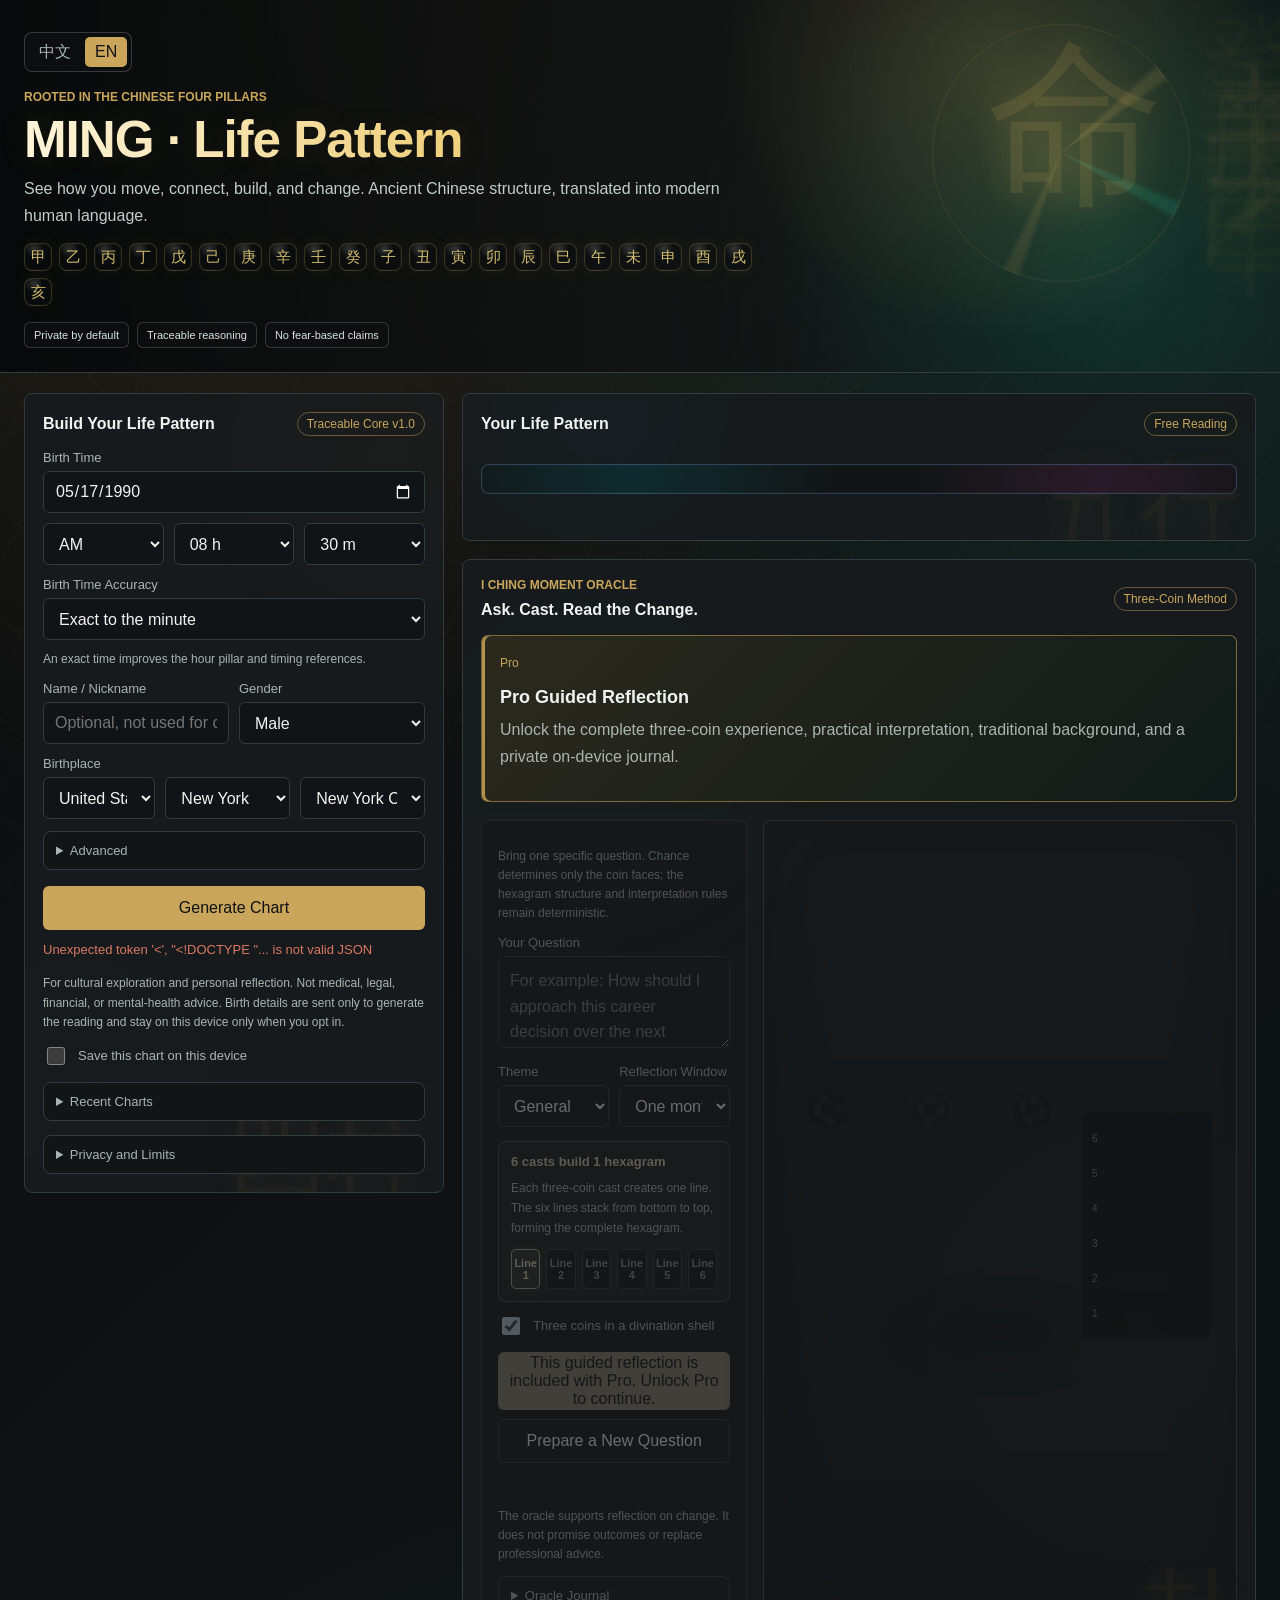
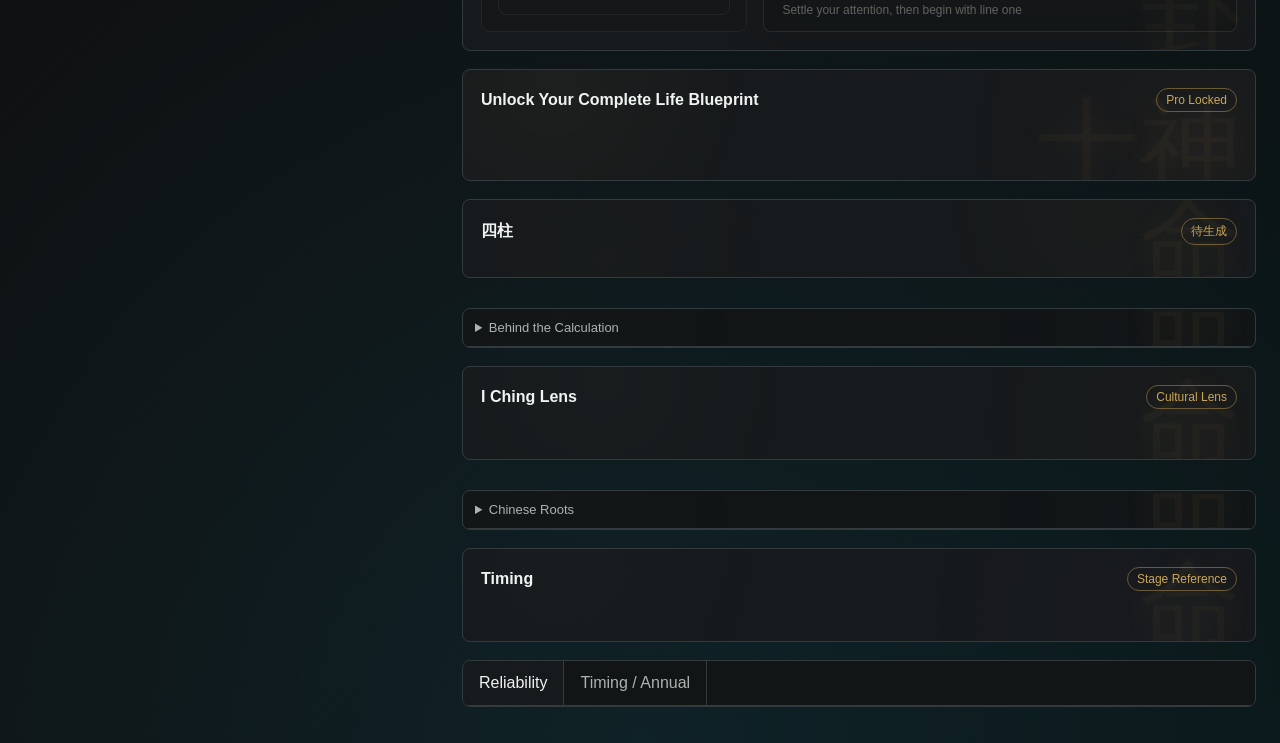
==== web/index.html @ f8deb05b "Establish prototype audit baseline" ====
<!doctype html>
<html lang="zh-CN">
  <head>
    <meta charset="utf-8" />
    <meta name="viewport" content="width=device-width, initial-scale=1" />
    <title>MING · Life Pattern</title>
    <style>
      :root {
        color-scheme: dark;
        --bg: #101112;
        --panel: #171a1c;
        --panel-2: #1f2426;
        --line: #333b3e;
        --text: #eff3f1;
        --muted: #aab4b1;
        --gold: #c9a65b;
        --jade: #77b8a0;
        --blue: #73a8d8;
        --red: #d87863;
        --earth: #c0a076;
      }

      * {
        box-sizing: border-box;
      }

      body {
        position: relative;
        margin: 0;
        min-height: 100vh;
        background:
          radial-gradient(circle at 18% 0%, rgba(201, 166, 91, 0.16), transparent 32%),
          radial-gradient(circle at 86% 12%, rgba(40, 245, 190, 0.10), transparent 28%),
          radial-gradient(circle at 50% 100%, rgba(53, 200, 255, 0.08), transparent 38%),
          linear-gradient(135deg, #080b0c, #101112 42%, #0a1516);
        color: var(--text);
        font-family: "Microsoft YaHei", "PingFang SC", "Segoe UI", sans-serif;
      }

      body::before {
        content: "";
        position: fixed;
        inset: 0;
        z-index: -1;
        pointer-events: none;
        background:
          repeating-linear-gradient(115deg, transparent 0 46px, rgba(255, 255, 255, 0.022) 47px 48px),
          repeating-radial-gradient(circle at 50% 0%, transparent 0 72px, rgba(201, 166, 91, 0.035) 73px 74px);
        opacity: 0.72;
      }

      body::after {
        content: "甲乙丙丁戊己庚辛壬癸";
        position: fixed;
        right: -28px;
        top: 12vh;
        z-index: -1;
        pointer-events: none;
        color: rgba(201, 166, 91, 0.045);
        font-family: "Songti SC", "STSong", "SimSun", serif;
        font-size: clamp(54px, 9vw, 132px);
        line-height: 0.9;
        letter-spacing: -0.18em;
        writing-mode: vertical-rl;
        text-shadow: 0 0 36px rgba(201, 166, 91, 0.08);
      }

      button,
      input,
      select {
        font: inherit;
      }

      .hero {
        position: relative;
        overflow: hidden;
        isolation: isolate;
        min-height: 240px;
        background:
          radial-gradient(circle at 78% 18%, rgba(201, 166, 91, 0.22), transparent 26%),
          radial-gradient(circle at 86% 64%, rgba(40, 245, 190, 0.12), transparent 30%),
          linear-gradient(90deg, rgba(7, 10, 10, 0.98), rgba(16, 17, 18, 0.74), rgba(16, 17, 18, 0.36)),
          url("/assets/yijing-system-header.png") center / cover no-repeat;
        display: flex;
        align-items: end;
        border-bottom: 1px solid var(--line);
      }

      .hero::before {
        content: "";
        position: absolute;
        right: clamp(12px, 7vw, 118px);
        top: 24px;
        width: clamp(148px, 20vw, 270px);
        aspect-ratio: 1;
        border: 1px solid rgba(201, 166, 91, 0.18);
        border-radius: 50%;
        background:
          radial-gradient(circle, rgba(255, 209, 102, 0.10), transparent 48%),
          conic-gradient(from 18deg, transparent 0 10%, rgba(201, 166, 91, 0.22) 11% 12%, transparent 13% 28%, rgba(40, 245, 190, 0.16) 29% 30%, transparent 31% 52%, rgba(201, 166, 91, 0.18) 53% 54%, transparent 55%);
        opacity: 0.74;
        filter: blur(0.1px);
        transform: rotate(-8deg);
        z-index: -1;
      }

      .hero::after {
        content: "命";
        position: absolute;
        right: clamp(28px, 9vw, 148px);
        top: 36px;
        z-index: -1;
        color: rgba(255, 209, 102, 0.10);
        font-family: "Songti SC", "STSong", "SimSun", serif;
        font-size: clamp(88px, 14vw, 196px);
        line-height: 1;
        text-shadow: 0 0 38px rgba(255, 209, 102, 0.18);
      }

      .hero-inner {
        position: relative;
        z-index: 1;
        width: min(1440px, 100%);
        margin: 0 auto;
        padding: 32px 24px 24px;
      }

      .hero-ritual-band {
        display: flex;
        flex-wrap: wrap;
        gap: 7px;
        margin: 14px 0 0;
        max-width: 760px;
      }

      .hero-ritual-band span {
        display: inline-grid;
        min-width: 28px;
        height: 28px;
        place-items: center;
        border: 1px solid rgba(201, 166, 91, 0.24);
        border-radius: 8px;
        background:
          radial-gradient(circle at 35% 18%, rgba(255, 255, 255, 0.16), transparent 34%),
          rgba(9, 15, 15, 0.46);
        color: rgba(243, 215, 126, 0.86);
        font-family: "Songti SC", "STSong", "SimSun", serif;
        font-size: 15px;
        box-shadow:
          inset 0 0 0 1px rgba(255, 255, 255, 0.025),
          0 0 18px rgba(201, 166, 91, 0.055);
      }

      .brand-eyebrow {
        display: block;
        margin-bottom: 9px;
        color: var(--gold);
        font-size: 12px;
        font-weight: 700;
        text-transform: uppercase;
      }

      .hero-signals {
        display: flex;
        flex-wrap: wrap;
        gap: 8px;
        margin-top: 16px;
      }

      .hero-signal {
        padding: 6px 9px;
        border: 1px solid rgba(255, 255, 255, 0.16);
        border-radius: 6px;
        background: rgba(16, 17, 18, 0.56);
        color: #d9e2df;
        font-size: 11px;
      }

      .language-switch {
        display: inline-flex;
        gap: 4px;
        margin-bottom: 18px;
        padding: 4px;
        border: 1px solid rgba(255, 255, 255, 0.18);
        border-radius: 8px;
        background: rgba(16, 17, 18, 0.62);
      }

      .language-switch button {
        min-height: 30px;
        padding: 0 10px;
        border-radius: 5px;
        background: transparent;
        color: var(--muted);
        border: 0;
      }

      .language-switch button.active {
        color: #101112;
        background: var(--gold);
      }

      h1 {
        margin: 0 0 8px;
        font-size: clamp(28px, 4vw, 54px);
        line-height: 1.05;
        letter-spacing: -0.02em;
        background: linear-gradient(92deg, #fff7df, #f0cf76 38%, #bcecf3 74%, #ffffff);
        -webkit-background-clip: text;
        background-clip: text;
        color: transparent;
        text-shadow: 0 0 34px rgba(201, 166, 91, 0.12);
      }

      .subtitle {
        max-width: 720px;
        color: #c2cecb;
        line-height: 1.7;
        margin: 0;
      }

      main {
        width: min(1440px, 100%);
        margin: 0 auto;
        padding: 20px 24px 36px;
        display: grid;
        grid-template-columns: minmax(320px, 420px) 1fr;
        gap: 18px;
      }

      section {
        background: var(--panel);
        border: 1px solid var(--line);
        border-radius: 8px;
      }

      .input-panel,
      .results > .summary,
      .results > .data-panel,
      .technical-details {
        position: relative;
        overflow: hidden;
        isolation: isolate;
      }

      .input-panel::before,
      .results > .summary::before,
      .results > .data-panel::before,
      .technical-details::before {
        content: "";
        position: absolute;
        inset: 0;
        z-index: -1;
        pointer-events: none;
        background:
          var(--section-glow, radial-gradient(circle at 18% 12%, rgba(201, 166, 91, 0.10), transparent 34%)),
          linear-gradient(135deg, rgba(255, 255, 255, 0.028), transparent 38%),
          url("/assets/yijing-system-header.png") var(--section-image-position, center) / cover no-repeat;
        opacity: var(--section-visual-opacity, 0.18);
        filter: saturate(1.12) contrast(1.06);
      }

      .input-panel::after,
      .results > .summary::after,
      .results > .data-panel::after,
      .technical-details::after {
        content: var(--section-sigil, "命");
        position: absolute;
        right: 14px;
        bottom: -18px;
        z-index: -1;
        pointer-events: none;
        color: rgba(201, 166, 91, 0.045);
        font-family: "Songti SC", "STSong", "SimSun", serif;
        font-size: clamp(58px, 8vw, 124px);
        line-height: 1;
        text-shadow: 0 0 30px rgba(201, 166, 91, 0.08);
      }

      .input-panel {
        --section-sigil: "四柱";
        --section-glow:
          radial-gradient(circle at 88% 8%, rgba(201, 166, 91, 0.20), transparent 28%),
          radial-gradient(circle at 12% 88%, rgba(119, 184, 160, 0.10), transparent 32%);
        --section-image-position: 28% center;
        --section-visual-opacity: 0.12;
      }

      .theme-overview {
        --section-sigil: "五行";
        --section-glow:
          radial-gradient(circle at 18% 16%, rgba(53, 200, 255, 0.16), transparent 30%),
          radial-gradient(circle at 88% 72%, rgba(40, 245, 190, 0.10), transparent 34%);
        --section-image-position: center top;
        --section-visual-opacity: 0.14;
      }

      .theme-pro {
        --section-sigil: "十神";
        --section-glow:
          radial-gradient(circle at 12% 18%, rgba(201, 166, 91, 0.20), transparent 28%),
          radial-gradient(circle at 92% 64%, rgba(216, 120, 99, 0.14), transparent 34%);
        --section-image-position: right center;
        --section-visual-opacity: 0.17;
      }

      .theme-oracle {
        --section-sigil: "卦";
        --section-glow:
          radial-gradient(circle at 18% 18%, rgba(40, 245, 190, 0.15), transparent 30%),
          radial-gradient(circle at 86% 72%, rgba(201, 166, 91, 0.16), transparent 34%);
        --section-image-position: center;
        --section-visual-opacity: 0.08;
      }

      .oracle-shell {
        display: grid;
        grid-template-columns: minmax(250px, 0.72fr) minmax(400px, 1.28fr);
        gap: 16px;
        padding: 18px;
      }

      .oracle-pro-gate {
        display: none;
        margin: 16px 18px 0;
        padding: 17px 18px;
        border: 1px solid rgba(201, 166, 91, 0.52);
        border-radius: 7px;
        background:
          linear-gradient(135deg, rgba(201, 166, 91, 0.16), rgba(40, 245, 190, 0.045)),
          rgba(14, 17, 18, 0.94);
        box-shadow: inset 3px 0 0 rgba(215, 178, 91, 0.78);
      }

      .oracle-pro-gate h3 {
        margin: 7px 0 8px;
        font-size: 18px;
      }

      .oracle-pro-gate p {
        margin: 0 0 13px;
        color: var(--muted);
        line-height: 1.7;
      }

      .theme-oracle.oracle-locked .oracle-pro-gate {
        display: block;
      }

      .theme-oracle.oracle-locked .oracle-shell {
        opacity: 0.38;
        filter: saturate(0.4) grayscale(0.2);
      }

      .theme-oracle.oracle-locked .oracle-form,
      .theme-oracle.oracle-locked .oracle-stage {
        pointer-events: none;
        user-select: none;
      }

      .theme-oracle.oracle-locked .oracle-result {
        display: none;
      }

      .oracle-form,
      .oracle-result-card {
        border: 1px solid var(--line);
        border-radius: 8px;
        background: rgba(17, 20, 21, 0.9);
        padding: 16px;
      }

      .oracle-form textarea {
        width: 100%;
        min-height: 92px;
        resize: vertical;
        border: 1px solid var(--line);
        border-radius: 6px;
        background: #111416;
        color: var(--text);
        padding: 11px;
        font: inherit;
        line-height: 1.6;
      }

      .oracle-stage {
        position: relative;
        min-height: 500px;
        overflow: hidden;
        border: 1px solid rgba(201, 166, 91, 0.34);
        border-radius: 8px;
        background:
          linear-gradient(rgba(7, 9, 10, 0.06), rgba(7, 9, 10, 0.28)),
          url("/assets/oracle-turtle-vessel-stage-v1.png") center top / cover no-repeat;
        box-shadow:
          inset 0 0 70px rgba(0, 0, 0, 0.38),
          0 18px 38px rgba(0, 0, 0, 0.28);
      }

      .oracle-stage::before {
        content: "";
        position: absolute;
        z-index: 5;
        left: 50%;
        top: 11%;
        width: 42%;
        aspect-ratio: 1.35;
        border-radius: 45% 45% 35% 35%;
        pointer-events: none;
        transform: translateX(-50%);
        transform-origin: 50% 82%;
      }

      .oracle-stage.casting::before {
        animation: vessel-shake 920ms cubic-bezier(.36,.07,.19,.97);
        background: radial-gradient(ellipse at center, rgba(225, 177, 85, 0.12), transparent 70%);
        box-shadow: 0 18px 35px rgba(0, 0, 0, 0.32);
      }

      .oracle-vessel-foreground {
        position: absolute;
        z-index: 4;
        inset: 0;
        pointer-events: none;
        background: url("/assets/oracle-turtle-vessel-stage-v1.png") center top / cover no-repeat;
        clip-path: polygon(
          27% 0%, 73% 0%,
          78% 8%, 79% 22%,
          74% 34%, 67% 41%,
          33% 41%, 26% 34%,
          21% 22%, 22% 8%
        );
        filter: drop-shadow(0 13px 12px rgba(0, 0, 0, 0.4));
      }

      .oracle-stage.casting .oracle-vessel-foreground {
        animation: vessel-breathe 920ms ease-out;
      }

      .oracle-stage::after {
        content: "";
        position: absolute;
        z-index: 1;
        left: 50%;
        top: 54%;
        width: 64%;
        height: 18%;
        border-radius: 50%;
        pointer-events: none;
        background: radial-gradient(ellipse, rgba(0, 0, 0, 0.48), transparent 68%);
        opacity: 0.58;
        transform: translateX(-50%);
      }

      @keyframes vessel-shake {
        0%, 100% { transform: translateX(-50%) rotate(0); }
        10% { transform: translateX(calc(-50% - 7px)) rotate(-5deg); }
        20% { transform: translateX(calc(-50% + 8px)) rotate(6deg); }
        31% { transform: translateX(calc(-50% - 7px)) rotate(-5deg); }
        43% { transform: translateX(calc(-50% + 7px)) rotate(5deg); }
        56% { transform: translateX(calc(-50% - 5px)) rotate(-3deg); }
        69% { transform: translateX(calc(-50% + 4px)) rotate(3deg); }
        82% { transform: translateX(calc(-50% - 2px)) rotate(-1deg); }
      }

      @keyframes vessel-breathe {
        0%, 100% { filter: drop-shadow(0 13px 12px rgba(0, 0, 0, 0.4)) brightness(1); }
        45% { filter: drop-shadow(0 18px 18px rgba(0, 0, 0, 0.55)) brightness(1.12); }
        75% { filter: drop-shadow(0 13px 12px rgba(0, 0, 0, 0.45)) brightness(1.04); }
      }

      .oracle-stage-inner {
        position: absolute;
        z-index: 2;
        inset: 0;
        display: grid;
        grid-template-columns: minmax(0, 1fr) 130px;
        align-items: center;
        gap: 10px;
        padding: 24px;
      }

      .coin-field {
        position: relative;
        z-index: 3;
        min-height: 250px;
        display: flex;
        align-items: center;
        justify-content: center;
        gap: 22px;
        perspective: 1100px;
        transform-style: preserve-3d;
      }

      .oracle-stage.casting .coin-field {
        animation: coin-chamber-rattle 760ms cubic-bezier(.36,.07,.19,.97);
      }

      @keyframes coin-chamber-rattle {
        0%, 100% { transform: translate(0, 0); }
        13% { transform: translate(-5px, -2px) rotate(-1deg); }
        26% { transform: translate(6px, 1px) rotate(1.2deg); }
        40% { transform: translate(-6px, 2px) rotate(-1.1deg); }
        54% { transform: translate(5px, -1px) rotate(.9deg); }
        69% { transform: translate(-3px, 1px) rotate(-.6deg); }
        84% { transform: translate(2px, 0) rotate(.3deg); }
      }

      .oracle-stage:not(.has-cast) .oracle-coin {
        opacity: 0.44;
        transform: translate3d(0, -116px, 0) scale(0.54) rotateZ(var(--coin-tilt));
        filter: brightness(0.42);
      }

      .oracle-coin {
        --coin-shift: 0px;
        --coin-tilt: 0deg;
        --coin-delay: 0ms;
        width: 86px;
        aspect-ratio: 1;
        position: relative;
        isolation: isolate;
        border: 0;
        border-radius: 50%;
        clip-path: polygon(
          50% 0%, 61% 1%, 72% 4%, 83% 10%, 91% 19%, 97% 31%,
          99% 43%, 98% 55%, 94% 68%, 87% 80%, 77% 89%, 65% 96%,
          52% 99%, 39% 98%, 27% 94%, 16% 87%, 8% 77%, 3% 64%,
          1% 51%, 2% 38%, 6% 25%, 14% 14%, 25% 7%, 37% 2%
        );
        background:
          radial-gradient(circle at 28% 22%, rgba(234, 205, 127, 0.28) 0 2%, transparent 12%),
          radial-gradient(circle at 66% 72%, rgba(11, 70, 59, 0.38), transparent 25%),
          radial-gradient(circle at 22% 75%, rgba(6, 39, 34, 0.42), transparent 18%),
          radial-gradient(circle at 88% 39%, rgba(7, 5, 4, 0.7) 0 2%, transparent 5%),
          radial-gradient(circle at 12% 35%, rgba(8, 6, 4, 0.74) 0 1.5%, transparent 5%),
          repeating-radial-gradient(circle at 47% 45%, transparent 0 6px, rgba(13, 9, 6, 0.14) 7px, transparent 9px 15px),
          conic-gradient(from 18deg, #160e08, #5c3b1a 8%, #2a1e13 17%, #80612f 26%, #302319 36%, #694d22 48%, #1b130d 59%, #513719 72%, #2a1e14 85%, #74562a 94%, #160e08),
          #3c2919;
        color: #17110c;
        filter: saturate(0.7) contrast(1.12);
        box-shadow:
          inset 0 0 0 2px rgba(139, 104, 50, 0.72),
          inset 0 0 0 6px rgba(19, 14, 10, 0.82),
          inset 0 0 0 9px rgba(116, 82, 35, 0.2),
          inset 0 0 22px rgba(9, 8, 6, 0.8),
          inset 0 -11px 15px rgba(12, 8, 5, 0.8),
          inset 8px 5px 9px rgba(136, 102, 49, 0.14),
          0 4px 0 #21150e,
          0 7px 2px rgba(22, 13, 7, 0.88),
          0 17px 25px rgba(0, 0, 0, 0.62);
        transform: translate3d(0, 94px, 0) rotateZ(var(--coin-tilt));
        transform-style: preserve-3d;
        transition: opacity 180ms ease, filter 180ms ease;
      }

      .oracle-coin::before {
        content: "";
        position: absolute;
        inset: 8px;
        z-index: 0;
        border: 1px solid rgba(168, 132, 67, 0.28);
        border-radius: 50%;
        background:
          repeating-conic-gradient(from 4deg, rgba(174, 139, 73, 0.08) 0 1deg, transparent 1deg 11deg),
          radial-gradient(circle at 22% 30%, rgba(6, 94, 74, 0.46), transparent 16%),
          radial-gradient(circle at 78% 67%, rgba(4, 61, 51, 0.42), transparent 19%),
          radial-gradient(circle at 58% 18%, rgba(13, 9, 6, 0.52), transparent 12%),
          repeating-linear-gradient(23deg, transparent 0 9px, rgba(215, 178, 91, 0.08) 10px, transparent 11px 18px);
        box-shadow:
          inset 0 0 0 2px rgba(16, 12, 9, 0.72),
          inset 0 0 14px rgba(3, 8, 7, 0.72);
      }

      .oracle-coin::after {
        position: absolute;
        content: "";
        inset: 50% auto auto 50%;
        width: 22px;
        aspect-ratio: 1;
        z-index: 3;
        border: 3px solid #382411;
        background:
          linear-gradient(135deg, #071012, #182125 54%, #080b0c);
        box-shadow:
          inset 3px 3px 5px #000,
          inset -1px -1px 2px rgba(139, 112, 62, 0.22),
          0 0 0 2px rgba(92, 69, 34, 0.48);
        transform: translate(-50%, -50%);
      }

      .coin-word {
        position: absolute;
        z-index: 2;
        color: #9b773b;
        font-family: "SimSun", "STSong", serif;
        font-size: 16px;
        font-weight: 900;
        line-height: 1;
        text-shadow:
          1px 1px 0 rgba(213, 174, 86, 0.2),
          -1px -1px 1px rgba(0, 0, 0, 0.96),
          0 0 4px rgba(173, 126, 48, 0.16);
      }

      .coin-word.top { top: 13px; left: 50%; transform: translateX(-50%); }
      .coin-word.right { right: 13px; top: 50%; transform: translateY(-50%); }
      .coin-word.bottom { bottom: 12px; left: 50%; transform: translateX(-50%); }
      .coin-word.left { left: 13px; top: 50%; transform: translateY(-50%); }

      .oracle-coin[data-face="head"] .coin-word.top::before { content: "乾"; }
      .oracle-coin[data-face="head"] .coin-word.right::before { content: "元"; }
      .oracle-coin[data-face="head"] .coin-word.bottom::before { content: "通"; }
      .oracle-coin[data-face="head"] .coin-word.left::before { content: "寶"; }
      .oracle-coin[data-face="tail"] .coin-word.top::before { content: "易"; }
      .oracle-coin[data-face="tail"] .coin-word.right::before { content: "理"; }
      .oracle-coin[data-face="tail"] .coin-word.bottom::before { content: "占"; }
      .oracle-coin[data-face="tail"] .coin-word.left::before { content: "筮"; }

      .coin-patina {
        position: absolute;
        inset: 5px;
        z-index: 1;
        border-radius: 50%;
        pointer-events: none;
        background:
          radial-gradient(ellipse at 18% 65%, rgba(20, 132, 104, 0.92), transparent 12%),
          radial-gradient(ellipse at 71% 20%, rgba(38, 155, 117, 0.7), transparent 14%),
          radial-gradient(ellipse at 74% 76%, rgba(9, 92, 72, 0.86), transparent 18%),
          radial-gradient(circle at 36% 18%, rgba(5, 45, 38, 0.68), transparent 11%),
          radial-gradient(circle at 43% 43%, transparent 29%, rgba(8, 6, 4, 0.58) 48%, transparent 68%),
          repeating-linear-gradient(112deg, transparent 0 6px, rgba(8, 6, 4, 0.54) 7px, transparent 9px 15px);
        box-shadow:
          inset 3px 2px 9px rgba(20, 69, 56, 0.42),
          inset -5px -4px 8px rgba(37, 20, 6, 0.34);
        mix-blend-mode: hard-light;
        opacity: 0.98;
      }

      .oracle-coin:nth-child(1) {
        filter: saturate(0.66) contrast(1.13) brightness(0.94);
      }

      .oracle-coin:nth-child(2) .coin-patina {
        transform: rotate(83deg) scale(0.96);
        opacity: 0.76;
      }

      .oracle-coin:nth-child(2) {
        clip-path: polygon(
          50% 0%, 64% 2%, 77% 7%, 88% 15%, 95% 27%, 99% 41%,
          98% 56%, 93% 70%, 84% 82%, 71% 92%, 57% 98%, 42% 98%,
          28% 94%, 15% 85%, 7% 73%, 2% 59%, 1% 44%, 5% 30%,
          12% 18%, 23% 9%, 36% 3%
        );
      }

      .oracle-coin:nth-child(3) .coin-patina {
        transform: rotate(147deg) scale(1.03);
        opacity: 0.94;
      }

      .oracle-coin:nth-child(3) {
        filter: saturate(0.76) contrast(1.08) brightness(0.98);
      }

      .oracle-coin[data-face="tail"] {
        filter: saturate(0.62) brightness(0.84) contrast(1.08);
        box-shadow:
          inset 0 0 0 2px rgba(185, 151, 79, 0.58),
          inset 0 0 0 7px rgba(44, 34, 19, 0.64),
          inset 0 0 18px rgba(204, 213, 170, 0.15),
          inset 0 -9px 13px rgba(28, 28, 19, 0.54),
          0 4px 0 #392d1c,
          0 7px 2px rgba(17, 18, 12, 0.82),
          0 17px 25px rgba(0, 0, 0, 0.62);
      }

      .oracle-coin.tossing {
        animation: coin-toss 1180ms cubic-bezier(.16,.72,.18,1) var(--coin-delay) both;
      }

      @keyframes coin-toss {
        0% {
          opacity: 0.42;
          transform: translate3d(0, -116px, -18px) scale(0.54) rotateZ(var(--coin-tilt)) rotateX(0) rotateY(0);
          filter: brightness(0.42);
        }
        20% {
          opacity: 0.62;
          transform: translate3d(calc(var(--coin-shift) * .08), -91px, 16px) scale(0.66) rotateZ(calc(var(--coin-tilt) + 5deg)) rotateX(260deg) rotateY(130deg);
          filter: brightness(0.72);
        }
        34% {
          opacity: 1;
          transform: translate3d(calc(var(--coin-shift) * .24), -48px, 52px) scale(0.84) rotateZ(calc(var(--coin-tilt) + 9deg)) rotateX(510deg) rotateY(300deg);
          filter: brightness(0.98) saturate(0.72);
        }
        56% {
          transform: translate3d(var(--coin-shift), 55px, 72px) scale(1) rotateZ(calc(var(--coin-tilt) - 15deg)) rotateX(980deg) rotateY(650deg);
          filter: brightness(1.08) saturate(0.74);
        }
        73% {
          transform: translate3d(calc(var(--coin-shift) * .72), 101px, 8px) rotateZ(calc(var(--coin-tilt) + 8deg)) rotateX(1310deg) rotateY(940deg);
        }
        84% {
          transform: translate3d(calc(var(--coin-shift) * .45), 76px, 18px) rotateZ(calc(var(--coin-tilt) - 5deg)) rotateX(1410deg) rotateY(1010deg);
        }
        93% {
          transform: translate3d(calc(var(--coin-shift) * .18), 96px, 3px) rotateZ(calc(var(--coin-tilt) + 2deg)) rotateX(1460deg) rotateY(1050deg);
        }
        100% {
          opacity: 1;
          transform: translate3d(0, 94px, 0) rotateZ(var(--coin-tilt)) rotateX(1500deg) rotateY(1080deg);
          filter: brightness(0.9) saturate(0.7) contrast(1.1);
        }
      }

      .oracle-lines {
        display: grid;
        gap: 11px;
        padding: 14px 10px;
        border-radius: 8px;
        background: rgba(8, 10, 11, 0.62);
        backdrop-filter: blur(4px);
      }

      .oracle-line-slot {
        display: grid;
        grid-template-columns: 18px 1fr 20px;
        gap: 7px;
        align-items: center;
        min-height: 24px;
        color: rgba(255,255,255,0.45);
        font-size: 10px;
      }

      .yao-line {
        display: flex;
        gap: 9px;
        height: 8px;
      }

      .yao-line span {
        flex: 1;
        border-radius: 2px;
        background: #d1ad5c;
        box-shadow: 0 0 9px rgba(209, 173, 92, 0.38);
      }

      .yao-line.yang span:last-child {
        display: none;
      }

      .yao-line.moving span {
        background: #46e8c2;
        box-shadow: 0 0 12px rgba(70, 232, 194, 0.68);
      }

      .oracle-stage-status {
        position: absolute;
        left: 18px;
        right: 18px;
        bottom: 14px;
        display: flex;
        justify-content: space-between;
        gap: 12px;
        color: #e8d9b4;
        font-size: 12px;
      }

      .oracle-controls {
        display: grid;
        gap: 9px;
        margin-top: 14px;
      }

      .oracle-cast-guide {
        display: grid;
        gap: 10px;
        margin: 14px 0 4px;
        padding: 12px;
        border: 1px solid rgba(201, 166, 91, 0.28);
        border-radius: 7px;
        background: rgba(201, 166, 91, 0.055);
      }

      .oracle-cast-guide strong {
        color: #e5c46f;
        font-size: 13px;
      }

      .oracle-cast-guide p {
        margin: 0;
        color: var(--muted);
        font-size: 12px;
        line-height: 1.65;
      }

      .oracle-cast-steps {
        display: grid;
        grid-template-columns: repeat(6, minmax(0, 1fr));
        gap: 6px;
      }

      .oracle-cast-step {
        min-width: 0;
        padding: 7px 2px;
        border: 1px solid var(--line);
        border-radius: 5px;
        color: #7f898b;
        background: rgba(8, 10, 11, 0.52);
        text-align: center;
        font-size: 11px;
        font-weight: 700;
        transition: border-color 180ms ease, color 180ms ease, background 180ms ease, box-shadow 180ms ease;
      }

      .oracle-cast-step.current {
        border-color: rgba(229, 196, 111, 0.78);
        color: #f1d47f;
        background: rgba(201, 166, 91, 0.12);
        box-shadow: 0 0 14px rgba(201, 166, 91, 0.15);
      }

      .oracle-cast-step.complete {
        border-color: rgba(70, 232, 194, 0.5);
        color: #79e4c9;
        background: rgba(70, 232, 194, 0.08);
      }

      .oracle-secondary {
        color: var(--text);
        background: transparent;
        border-color: var(--line);
      }

      .oracle-result {
        padding: 0 18px 18px;
      }

      .oracle-result-card {
        display: grid;
        gap: 15px;
      }

      .oracle-hexagrams {
        display: grid;
        grid-template-columns: 1fr auto 1fr;
        gap: 14px;
        align-items: center;
      }

      .oracle-hexagram {
        min-width: 0;
        padding: 16px;
        border: 1px solid var(--line);
        border-radius: 8px;
        background: rgba(31, 36, 38, 0.84);
      }

      .oracle-glyph {
        float: right;
        margin-left: 10px;
        color: var(--gold);
        font-size: 52px;
        line-height: 1;
      }

      .oracle-arrow {
        color: var(--jade);
        font-size: 24px;
      }

      .oracle-reading-grid {
        display: grid;
        grid-template-columns: repeat(2, minmax(0, 1fr));
        gap: 10px;
      }

      .oracle-answer-hero {
        padding: 16px;
        border: 1px solid rgba(70, 232, 194, 0.34);
        border-radius: 7px;
        background:
          linear-gradient(135deg, rgba(70, 232, 194, 0.1), rgba(53, 200, 255, 0.035)),
          rgba(255, 255, 255, 0.02);
      }

      .oracle-answer-hero span {
        color: #6fe6ca;
        font-size: 11px;
        font-weight: 800;
        text-transform: uppercase;
      }

      .oracle-answer-hero h3 {
        margin: 7px 0 9px;
        font-size: 20px;
        line-height: 1.45;
      }

      .oracle-answer-hero p {
        margin: 0;
        color: var(--muted);
        font-size: 14px;
        line-height: 1.75;
      }

      .oracle-traditional-details {
        padding: 0;
        border: 1px solid var(--line);
        border-radius: 7px;
        background: rgba(255, 255, 255, 0.018);
      }

      .oracle-traditional-details > summary {
        padding: 13px 14px;
        color: #d8c48f;
        cursor: pointer;
        font-size: 13px;
        font-weight: 700;
      }

      .oracle-traditional-details[open] > summary {
        border-bottom: 1px solid var(--line);
      }

      .oracle-traditional-content {
        display: grid;
        gap: 12px;
        padding: 13px;
      }

      .oracle-reading-item {
        padding: 13px;
        border-left: 2px solid var(--item-color, var(--gold));
        background: rgba(255,255,255,0.025);
      }

      .oracle-reading-item strong {
        display: block;
        margin-bottom: 6px;
        color: var(--item-color, var(--gold));
        font-size: 12px;
      }

      .oracle-reading-item p {
        margin: 0;
        color: var(--muted);
        font-size: 13px;
        line-height: 1.7;
      }

      .oracle-journal-list {
        display: grid;
        gap: 8px;
        padding: 0 12px 12px;
      }

      .oracle-journal-item {
        display: grid;
        grid-template-columns: minmax(0, 1fr) auto;
        gap: 10px;
        align-items: center;
        padding: 10px;
        border: 1px solid var(--line);
        border-radius: 6px;
        background: rgba(25, 29, 30, 0.88);
      }

      .theme-pillars {
        --section-glow:
          radial-gradient(circle at 80% 18%, rgba(201, 166, 91, 0.18), transparent 26%),
          radial-gradient(circle at 18% 78%, rgba(192, 160, 118, 0.10), transparent 32%);
        --section-image-position: 35% center;
        --section-visual-opacity: 0.13;
      }

      .theme-technical {
        --section-glow:
          radial-gradient(circle at 12% 22%, rgba(119, 184, 160, 0.13), transparent 32%),
          radial-gradient(circle at 88% 70%, rgba(115, 168, 216, 0.10), transparent 36%);
        --section-image-position: left center;
        --section-visual-opacity: 0.10;
      }

      .theme-classic {
        --section-glow:
          radial-gradient(circle at 18% 18%, rgba(119, 184, 160, 0.16), transparent 32%),
          radial-gradient(circle at 88% 62%, rgba(201, 166, 91, 0.10), transparent 34%);
        --section-image-position: center center;
        --section-visual-opacity: 0.13;
      }

      .theme-timing {
        --section-glow:
          radial-gradient(circle at 14% 22%, rgba(115, 168, 216, 0.16), transparent 30%),
          radial-gradient(circle at 82% 72%, rgba(157, 111, 255, 0.12), transparent 35%);
        --section-image-position: 70% center;
        --section-visual-opacity: 0.12;
      }

      .theme-evidence {
        --section-glow:
          radial-gradient(circle at 16% 18%, rgba(170, 180, 177, 0.12), transparent 30%),
          radial-gradient(circle at 92% 72%, rgba(201, 166, 91, 0.08), transparent 34%);
        --section-image-position: right bottom;
        --section-visual-opacity: 0.09;
      }

      .input-panel {
        padding: 18px;
        align-self: start;
        position: sticky;
        top: 12px;
      }

      .panel-title {
        display: flex;
        align-items: center;
        justify-content: space-between;
        gap: 12px;
        margin-bottom: 14px;
      }

      h2 {
        margin: 0;
        font-size: 16px;
        letter-spacing: 0;
      }

      .schema-pill {
        color: var(--gold);
        border: 1px solid rgba(201, 166, 91, 0.45);
        border-radius: 999px;
        padding: 4px 9px;
        font-size: 12px;
      }

      label {
        display: block;
        margin: 12px 0 6px;
        color: var(--muted);
        font-size: 13px;
      }

      input,
      select {
        width: 100%;
        border: 1px solid var(--line);
        border-radius: 6px;
        background: #111416;
        color: var(--text);
        padding: 10px 11px;
        min-height: 42px;
      }

      .grid-2 {
        display: grid;
        grid-template-columns: 1fr 1fr;
        gap: 10px;
      }

      .time-grid {
        display: grid;
        grid-template-columns: repeat(3, minmax(0, 1fr));
        gap: 10px;
      }

      #birth_date {
        grid-column: 1 / -1;
      }

      .location-grid {
        display: grid;
        grid-template-columns: 0.9fr 1fr 1fr;
        gap: 10px;
      }

      .check-row {
        display: flex;
        align-items: center;
        gap: 10px;
        margin-top: 12px;
        color: var(--muted);
        font-size: 13px;
      }

      .check-row input {
        width: 18px;
        min-height: 18px;
      }

      details {
        margin-top: 12px;
        border: 1px solid var(--line);
        border-radius: 8px;
        background: #121516;
      }

      summary {
        cursor: pointer;
        color: var(--muted);
        padding: 11px 12px;
        font-size: 13px;
      }

      .advanced-body {
        padding: 0 12px 12px;
      }

      .actions {
        display: grid;
        grid-template-columns: 1fr;
        gap: 10px;
        margin-top: 16px;
      }

      .history-details {
        margin-top: 14px;
      }

      .history-intro {
        margin: 0;
        padding: 0 12px 10px;
        color: var(--muted);
        font-size: 12px;
        line-height: 1.6;
      }

      .trust-note {
        margin-top: 14px;
      }

      .trust-note ul {
        display: grid;
        gap: 8px;
        margin: 0;
        padding: 0 12px 12px;
        list-style: none;
      }

      .trust-note li {
        position: relative;
        padding-left: 17px;
        color: var(--muted);
        font-size: 12px;
        line-height: 1.55;
      }

      .trust-note li::before {
        content: "";
        position: absolute;
        left: 1px;
        top: 0.65em;
        width: 6px;
        height: 6px;
        border-radius: 99px;
        background: #28f5be;
        box-shadow: 0 0 10px rgba(40, 245, 190, 0.55);
      }

      .history-list {
        display: grid;
        gap: 8px;
        padding: 0 10px 10px;
      }

      .history-empty {
        padding: 10px;
        color: var(--muted);
        border: 1px dashed var(--line);
        border-radius: 6px;
        font-size: 12px;
      }

      .history-item {
        display: grid;
        grid-template-columns: minmax(0, 1fr) auto;
        align-items: center;
        gap: 10px;
        padding: 10px;
        border: 1px solid var(--line);
        border-radius: 6px;
        background: rgba(25, 29, 30, 0.88);
      }

      .history-copy {
        min-width: 0;
      }

      .history-copy strong,
      .history-copy span {
        display: block;
        overflow: hidden;
        text-overflow: ellipsis;
        white-space: nowrap;
      }

      .history-copy span {
        margin-top: 3px;
        color: var(--muted);
        font-size: 11px;
      }

      .history-controls {
        display: flex;
        gap: 6px;
      }

      .history-controls button {
        min-width: 34px;
        min-height: 34px;
        padding: 0 9px;
        background: transparent;
        color: var(--text);
        border-color: var(--line);
      }

      button {
        border: 1px solid transparent;
        border-radius: 6px;
        min-height: 44px;
        color: #101112;
        background: var(--gold);
        cursor: pointer;
      }

      button:disabled {
        cursor: progress;
        opacity: 0.72;
      }

      button.secondary {
        background: transparent;
        color: var(--text);
        border-color: var(--line);
      }

      .results {
        display: grid;
        gap: 18px;
      }

      .summary {
        padding: 18px;
      }

      .pillars {
        display: grid;
        grid-template-columns: repeat(4, minmax(120px, 1fr));
        gap: 12px;
      }

      .pillar {
        background: var(--panel-2);
        border: 1px solid var(--line);
        border-radius: 8px;
        padding: 12px;
        min-height: 88px;
      }

      .pillar .name {
        color: var(--muted);
        font-size: 13px;
      }

      .pillar .gz {
        margin-top: 8px;
        font-size: 30px;
        line-height: 1;
      }

      .charts {
        display: grid;
        grid-template-columns: 1fr 1fr;
        gap: 18px;
      }

      .chart-panel {
        padding: 18px;
      }

      .bar {
        display: grid;
        grid-template-columns: 80px 1fr 54px;
        gap: 10px;
        align-items: center;
        margin-top: 12px;
      }

      .track {
        height: 10px;
        background: #111416;
        border-radius: 999px;
        overflow: hidden;
        border: 1px solid var(--line);
      }

      .fill {
        display: block;
        height: 100%;
        width: 0;
        background: var(--jade);
      }

      .data-panel {
        overflow: hidden;
      }

      .tabs {
        display: flex;
        border-bottom: 1px solid var(--line);
        background: #121516;
      }

      .tab {
        border: 0;
        border-right: 1px solid var(--line);
        border-radius: 0;
        color: var(--muted);
        background: transparent;
        padding: 0 16px;
        min-height: 44px;
      }

      .tab.active {
        color: var(--text);
        background: var(--panel);
      }

      pre {
        margin: 0;
        padding: 16px;
        overflow: auto;
        max-height: 520px;
        color: #dfe7e3;
        background: #0d0f10;
        font-size: 12px;
        line-height: 1.55;
      }

      table {
        width: 100%;
        border-collapse: collapse;
        font-size: 13px;
      }

      th,
      td {
        padding: 10px 12px;
        border-bottom: 1px solid var(--line);
        text-align: left;
        vertical-align: top;
      }

      th {
        color: var(--muted);
        font-weight: 500;
        background: #121516;
      }

      .table-wrap {
        max-height: 520px;
        overflow: auto;
      }

      .table-note {
        margin: 0;
        padding: 12px 16px;
        color: var(--muted);
        border-bottom: 1px solid var(--line);
        background: #121516;
        font-size: 13px;
        line-height: 1.65;
      }

      .evidence-summary {
        display: grid;
        grid-template-columns: repeat(2, minmax(220px, 1fr));
        gap: 12px;
        padding: 16px;
      }

      .insight-grid {
        display: grid;
        grid-template-columns: repeat(2, minmax(240px, 1fr));
        gap: 12px;
      }

      .brief-view {
        display: grid;
        grid-template-columns: repeat(3, minmax(0, 1fr));
        gap: 10px;
        margin-bottom: 14px;
      }

      .highlight-view {
        margin-bottom: 14px;
      }

      .highlight-card {
        display: grid;
        grid-template-columns: minmax(0, 1fr) 148px;
        gap: 24px;
        align-items: center;
        position: relative;
        overflow: hidden;
        border: 1px solid rgba(201, 166, 91, 0.42);
        border-radius: 12px;
        background:
          radial-gradient(circle at 12% 18%, rgba(201, 166, 91, 0.15), transparent 32%),
          radial-gradient(circle at 84% 32%, rgba(40, 245, 190, 0.12), transparent 30%),
          linear-gradient(112deg, rgba(18, 31, 31, 0.98), rgba(29, 20, 22, 0.95)),
          #121516;
        padding: 22px;
        box-shadow:
          inset 0 0 0 1px rgba(255, 255, 255, 0.035),
          0 18px 42px rgba(0, 0, 0, 0.28);
      }

      .highlight-card::before {
        content: "";
        position: absolute;
        inset: 0;
        pointer-events: none;
        background:
          linear-gradient(90deg, rgba(201, 166, 91, 0.13), transparent 36%),
          repeating-linear-gradient(135deg, transparent 0 42px, rgba(255, 255, 255, 0.018) 43px 44px);
      }

      .highlight-card::after {
        content: "十神";
        position: absolute;
        right: 142px;
        bottom: -8px;
        pointer-events: none;
        color: rgba(201, 166, 91, 0.055);
        font-family: "Songti SC", "STSong", "SimSun", serif;
        font-size: 88px;
        line-height: 1;
      }

      .highlight-content,
      .highlight-symbol {
        position: relative;
        z-index: 1;
      }

      .highlight-eyebrow {
        display: block;
        margin-bottom: 8px;
        color: #61e8ff;
        font-size: 12px;
        font-weight: 700;
      }

      .highlight-card h3 {
        margin: 0;
        max-width: 780px;
        color: #fff;
        font-size: 30px;
        line-height: 1.25;
      }

      .highlight-card p {
        margin: 10px 0 0;
        max-width: 820px;
        color: #c6d0d3;
        line-height: 1.75;
      }

      .archetype-kicker {
        display: block;
        margin-bottom: 7px;
        color: #bcecf3;
        font-size: 12px;
        font-weight: 700;
        text-transform: uppercase;
      }

      .archetype-name {
        font-size: clamp(25px, 3vw, 38px);
      }

      .archetype-tension {
        margin-top: 13px;
        padding-left: 12px;
        border-left: 2px solid var(--gold);
        color: #e8d7a8;
        font-size: 13px;
        line-height: 1.65;
      }

      .highlight-chips {
        display: flex;
        flex-wrap: wrap;
        gap: 8px;
        margin-top: 16px;
      }

      .highlight-chip {
        border: 1px solid rgba(255, 209, 102, 0.30);
        border-radius: 999px;
        background:
          linear-gradient(135deg, rgba(255, 209, 102, 0.10), rgba(40, 245, 190, 0.045)),
          rgba(4, 10, 12, 0.30);
        padding: 7px 10px;
        color: #f1e4bd;
        font-family: "Songti SC", "STSong", "SimSun", "Microsoft YaHei", serif;
        font-size: 12px;
        letter-spacing: 0.02em;
      }

      .highlight-chip span {
        margin-right: 5px;
        color: var(--muted);
      }

      .highlight-action {
        margin-top: 16px;
        border-left: 3px solid var(--gold);
        background: rgba(255, 209, 102, 0.07);
        padding: 9px 12px;
        color: #f3d77e;
        font-size: 13px;
        line-height: 1.55;
      }

      .share-actions {
        display: flex;
        flex-wrap: wrap;
        align-items: center;
        gap: 10px;
        margin-top: 14px;
      }

      .share-button {
        border: 1px solid rgba(40, 245, 190, 0.34);
        border-radius: 999px;
        background:
          linear-gradient(135deg, rgba(40, 245, 190, 0.16), rgba(53, 200, 255, 0.10)),
          rgba(4, 10, 12, 0.48);
        padding: 8px 12px;
        color: #eafcff;
        font-size: 12px;
        font-weight: 800;
        cursor: pointer;
        box-shadow: inset 0 0 0 1px rgba(255, 255, 255, 0.035);
      }

      .share-button:hover {
        border-color: rgba(40, 245, 190, 0.62);
        transform: translateY(-1px);
      }

      .share-button:disabled {
        cursor: wait;
        opacity: 0.68;
        transform: none;
      }

      .share-feedback {
        min-height: 16px;
        color: #bcecf3;
        font-size: 11px;
      }

      .daily-card-view {
        margin-bottom: 14px;
      }

      .daily-card {
        position: relative;
        overflow: hidden;
        border: 1px solid rgba(255, 209, 102, 0.34);
        border-radius: 12px;
        background:
          radial-gradient(circle at 18% 14%, rgba(255, 209, 102, 0.19), transparent 34%),
          radial-gradient(circle at 84% 18%, rgba(53, 200, 255, 0.16), transparent 32%),
          radial-gradient(circle at 78% 88%, rgba(40, 245, 190, 0.11), transparent 36%),
          linear-gradient(135deg, rgba(25, 22, 16, 0.98), rgba(11, 31, 37, 0.96));
        padding: 18px;
        box-shadow:
          inset 0 0 0 1px rgba(255, 255, 255, 0.035),
          0 18px 38px rgba(0, 0, 0, 0.24);
      }

      .daily-card::before {
        content: "";
        position: absolute;
        inset: 0;
        z-index: 0;
        pointer-events: none;
        background:
          linear-gradient(90deg, rgba(255, 209, 102, 0.13), transparent 38%),
          repeating-linear-gradient(120deg, transparent 0 34px, rgba(255, 255, 255, 0.019) 35px 36px);
      }

      .daily-card::after {
        content: "";
        position: absolute;
        z-index: 0;
        right: -48px;
        top: -58px;
        width: 190px;
        height: 190px;
        border: 1px solid rgba(255, 209, 102, 0.13);
        border-radius: 50%;
        background:
          radial-gradient(circle, rgba(255, 209, 102, 0.12), transparent 56%),
          conic-gradient(from 32deg, transparent, rgba(255, 209, 102, 0.22), transparent, rgba(53, 200, 255, 0.16), transparent);
        opacity: 0.55;
        filter: blur(0.2px);
      }

      .daily-card-spirit {
        position: absolute;
        z-index: 0;
        right: 18px;
        top: 74px;
        width: min(235px, 34vw);
        border-radius: 42px;
        opacity: 0.18;
        pointer-events: none;
        filter:
          saturate(1.12)
          drop-shadow(0 0 26px rgba(53, 200, 255, 0.18))
          drop-shadow(0 18px 30px rgba(0, 0, 0, 0.28));
        transform: rotate(3deg);
      }

      .daily-card > * {
        position: relative;
        z-index: 1;
      }

      .daily-card-header {
        display: flex;
        align-items: flex-start;
        justify-content: space-between;
        gap: 12px;
        margin-bottom: 12px;
      }

      .daily-card-kicker {
        display: block;
        color: #f3d77e;
        font-size: 12px;
        font-weight: 800;
        letter-spacing: 0.02em;
        text-transform: uppercase;
      }

      .daily-card-date {
        display: inline-flex;
        align-items: center;
        border: 1px solid rgba(255, 209, 102, 0.20);
        border-radius: 999px;
        background: rgba(255, 209, 102, 0.055);
        padding: 6px 9px;
        color: #d8c98f;
        font-size: 12px;
        white-space: nowrap;
      }

      .daily-card h3 {
        margin: 0;
        color: #fff;
        font-size: clamp(19px, 2.4vw, 26px);
        line-height: 1.28;
      }

      .daily-card-body {
        margin: 10px 0 0;
        max-width: 860px;
        color: #cbd6d8;
        line-height: 1.75;
      }

      .daily-ritual-strip {
        display: grid;
        grid-template-columns: 96px minmax(0, 1fr);
        gap: 14px;
        align-items: center;
        margin-top: 14px;
        border: 1px solid rgba(255, 255, 255, 0.08);
        border-radius: 12px;
        background:
          linear-gradient(135deg, rgba(255, 255, 255, 0.045), rgba(255, 255, 255, 0.015)),
          rgba(1, 8, 10, 0.28);
        padding: 12px;
      }

      .daily-seal {
        display: grid;
        width: 86px;
        aspect-ratio: 1;
        place-items: center;
        justify-self: center;
        border: 1px solid rgba(255, 209, 102, 0.32);
        border-radius: 23px;
        background:
          linear-gradient(45deg, transparent 0 13px, rgba(255, 235, 169, 0.12) 13px 15px, transparent 15px),
          radial-gradient(circle at 34% 22%, rgba(255, 255, 255, 0.30), transparent 22%),
          radial-gradient(circle at 50% 70%, rgba(53, 200, 255, 0.14), transparent 58%),
          linear-gradient(145deg, rgba(42, 71, 55, 0.92), rgba(8, 31, 34, 0.98));
        color: #f7e3a2;
        box-shadow:
          inset 0 0 18px rgba(255, 209, 102, 0.18),
          inset 0 -14px 28px rgba(0, 0, 0, 0.20),
          0 10px 28px rgba(0, 0, 0, 0.28);
      }

      .daily-seal strong {
        display: block;
        font-family: "Songti SC", "STSong", "SimSun", serif;
        font-size: 25px;
        line-height: 1;
        letter-spacing: 0.03em;
      }

      .daily-seal small {
        display: block;
        margin-top: 4px;
        color: rgba(247, 227, 162, 0.76);
        font-size: 10px;
        text-align: center;
      }

      .daily-flow-panel {
        min-width: 0;
      }

      .daily-flow-title {
        display: flex;
        flex-wrap: wrap;
        align-items: center;
        gap: 8px;
        color: #e8f6f2;
        font-size: 13px;
        font-weight: 800;
      }

      .daily-flow-icons {
        display: inline-flex;
        align-items: center;
        gap: 8px;
      }

      .element-orb {
        --orb-a: #35c8ff;
        --orb-b: #143345;
        --orb-glow: rgba(53, 200, 255, 0.42);
        --icon: #dff8ff;
        display: inline-grid;
        place-items: center;
        position: relative;
        width: 42px;
        height: 42px;
        border: 1px solid rgba(255, 255, 255, 0.22);
        border-radius: 14px;
        background:
          linear-gradient(45deg, transparent 0 8px, rgba(255, 235, 169, 0.12) 8px 10px, transparent 10px),
          radial-gradient(circle at 30% 20%, rgba(255, 255, 255, 0.76), transparent 15%),
          radial-gradient(circle at 50% 72%, rgba(255, 255, 255, 0.16), transparent 42%),
          linear-gradient(145deg, rgba(255, 255, 255, 0.13), transparent 34%),
          linear-gradient(145deg, var(--orb-a), var(--orb-b));
        box-shadow:
          inset -9px -10px 14px rgba(0, 0, 0, 0.34),
          inset 5px 5px 10px rgba(255, 255, 255, 0.18),
          0 0 18px var(--orb-glow),
          0 7px 22px rgba(0, 0, 0, 0.22);
        color: var(--icon);
        isolation: isolate;
        overflow: hidden;
      }

      .element-orb::before,
      .element-orb::after {
        content: "";
        position: absolute;
        pointer-events: none;
      }

      .element-orb::before {
        inset: 3px;
        border-radius: inherit;
        border: 1px solid rgba(255, 255, 255, 0.22);
        background:
          radial-gradient(circle at 31% 25%, rgba(255, 255, 255, 0.34), transparent 22%),
          radial-gradient(circle at 73% 76%, var(--orb-glow), transparent 36%);
        mix-blend-mode: screen;
        z-index: 1;
      }

      .element-orb::after {
        right: 7px;
        top: 7px;
        width: 9px;
        height: 9px;
        border-radius: 999px;
        background: rgba(255, 255, 255, 0.72);
        box-shadow: 0 0 10px rgba(255, 255, 255, 0.42);
        z-index: 3;
      }

      .element-orb svg {
        position: relative;
        z-index: 2;
        width: 27px;
        height: 27px;
        overflow: visible;
        filter:
          drop-shadow(0 0 5px rgba(255, 255, 255, 0.28))
          drop-shadow(0 0 8px var(--orb-glow));
      }

      .element-orb .icon-stroke {
        fill: none;
        stroke: currentColor;
        stroke-width: 1.9;
        stroke-linecap: round;
        stroke-linejoin: round;
      }

      .element-orb .icon-fill {
        fill: currentColor;
        opacity: 0.90;
      }

      .element-orb .icon-soft {
        fill: currentColor;
        opacity: 0.34;
      }

      .element-orb.wood {
        --orb-a: #31e6a8;
        --orb-b: #073a2a;
        --orb-glow: rgba(49, 230, 168, 0.44);
        --icon: #dbffe7;
      }

      .element-orb.fire {
        --orb-a: #ff8b45;
        --orb-b: #6f1721;
        --orb-glow: rgba(255, 122, 69, 0.50);
        --icon: #fff0b8;
      }

      .element-orb.earth {
        --orb-a: #ffd166;
        --orb-b: #6a4a1b;
        --orb-glow: rgba(255, 209, 102, 0.46);
        --icon: #fff1b8;
      }

      .element-orb.metal {
        --orb-a: #eef6ff;
        --orb-b: #3d5067;
        --orb-glow: rgba(220, 236, 255, 0.46);
        --icon: #f7fbff;
      }

      .element-orb.water {
        --orb-a: #35c8ff;
        --orb-b: #09385b;
        --orb-glow: rgba(53, 200, 255, 0.52);
        --icon: #dffaff;
      }

      .daily-flow-arrow {
        color: rgba(243, 215, 126, 0.84);
        font-size: 15px;
        font-weight: 900;
      }

      .daily-flow-copy {
        margin: 7px 0 0;
        color: #b9d7df;
        font-size: 12px;
        line-height: 1.55;
      }

      .daily-oracle-line {
        display: inline-flex;
        flex-wrap: wrap;
        gap: 8px;
        align-items: baseline;
        margin-top: 12px;
        border-left: 3px solid rgba(255, 209, 102, 0.72);
        background: rgba(255, 209, 102, 0.06);
        padding: 9px 12px;
        color: #f7e3a2;
      }

      .daily-oracle-line span {
        color: rgba(247, 227, 162, 0.72);
        font-size: 11px;
        font-weight: 800;
      }

      .daily-oracle-line strong {
        font-family: "Songti SC", "STSong", "SimSun", serif;
        font-size: 18px;
        font-weight: 800;
        letter-spacing: 0.06em;
      }

      .daily-boost {
        display: grid;
        grid-template-columns: 108px minmax(0, 1fr);
        gap: 14px;
        align-items: center;
        position: relative;
        overflow: hidden;
        margin-top: 12px;
        border: 1px solid rgba(255, 209, 102, 0.34);
        border-radius: 16px;
        background:
          radial-gradient(circle at 11% 50%, rgba(255, 209, 102, 0.22), transparent 28%),
          radial-gradient(circle at 94% 16%, rgba(40, 245, 190, 0.13), transparent 30%),
          linear-gradient(135deg, rgba(74, 52, 23, 0.38), rgba(6, 43, 41, 0.40)),
          rgba(3, 12, 12, 0.32);
        padding: 14px;
        box-shadow:
          inset 0 0 0 1px rgba(255, 255, 255, 0.028),
          0 16px 34px rgba(0, 0, 0, 0.18);
      }

      .daily-boost::before {
        content: "";
        position: absolute;
        right: -34px;
        top: -42px;
        width: 146px;
        height: 146px;
        border: 1px solid rgba(255, 209, 102, 0.10);
        border-radius: 50%;
        background:
          repeating-conic-gradient(from 14deg, rgba(255, 209, 102, 0.12) 0 7deg, transparent 7deg 22deg),
          radial-gradient(circle, rgba(255, 209, 102, 0.10), transparent 62%);
        opacity: 0.78;
        pointer-events: none;
      }

      .daily-boost > * {
        position: relative;
        z-index: 1;
      }

      .daily-boost-score {
        display: grid;
        width: 92px;
        aspect-ratio: 1;
        place-items: center;
        position: relative;
        justify-self: center;
        border: 1px solid rgba(255, 209, 102, 0.58);
        border-radius: 22px;
        background:
          linear-gradient(45deg, transparent 0 10px, rgba(255, 209, 102, 0.08) 10px 12px, transparent 12px),
          radial-gradient(circle at 28% 18%, rgba(255, 255, 255, 0.30), transparent 18%),
          radial-gradient(circle at 68% 78%, rgba(40, 245, 190, 0.20), transparent 40%),
          linear-gradient(145deg, rgba(120, 82, 37, 0.96), rgba(17, 60, 55, 0.98));
        color: #fff0b8;
        box-shadow:
          inset 0 0 0 5px rgba(3, 13, 13, 0.26),
          inset 0 0 22px rgba(255, 209, 102, 0.14),
          0 0 26px rgba(255, 209, 102, 0.16);
      }

      .daily-boost-score::before {
        content: "势";
        position: absolute;
        inset: 0;
        display: grid;
        place-items: center;
        color: rgba(255, 235, 169, 0.13);
        font-family: "Songti SC", "STSong", "SimSun", serif;
        font-size: 62px;
        line-height: 1;
        pointer-events: none;
      }

      .daily-boost-score::after {
        content: "";
        position: absolute;
        inset: 8px;
        border: 1px solid rgba(255, 235, 169, 0.36);
        border-radius: 16px;
        box-shadow:
          inset 0 0 0 1px rgba(3, 13, 13, 0.18),
          0 0 16px rgba(255, 209, 102, 0.08);
        pointer-events: none;
      }

      .daily-boost-score > div {
        position: relative;
        z-index: 1;
        text-align: center;
      }

      .daily-boost-score strong {
        display: block;
        font-family: "Songti SC", "STSong", "SimSun", serif;
        font-size: 31px;
        font-weight: 900;
        line-height: 1;
      }

      .daily-boost-score span {
        display: block;
        margin-top: 5px;
        color: rgba(255, 240, 184, 0.72);
        font-size: 10px;
        font-weight: 900;
        letter-spacing: 0.08em;
        text-align: center;
      }

      .daily-boost-copy {
        min-width: 0;
      }

      .daily-boost-copy span {
        display: block;
        margin-bottom: 4px;
        color: #f3d77e;
        font-size: 11px;
        font-weight: 800;
        letter-spacing: 0.04em;
      }

      .daily-boost-copy strong {
        display: block;
        color: #ffffff;
        font-size: 16px;
        line-height: 1.35;
      }

      .daily-boost-copy p {
        margin: 5px 0 0;
        color: #bdd3d2;
        font-size: 12px;
        line-height: 1.55;
      }

      .daily-card-grid {
        display: grid;
        grid-template-columns: repeat(3, minmax(0, 1fr));
        gap: 10px;
        margin-top: 14px;
      }

      .daily-card-item {
        border: 1px solid rgba(255, 255, 255, 0.08);
        border-radius: 8px;
        background: rgba(3, 9, 10, 0.28);
        padding: 11px;
      }

      .daily-card-item span {
        display: block;
        margin-bottom: 6px;
        color: #f3d77e;
        font-size: 11px;
        font-weight: 800;
      }

      .daily-card-item p {
        margin: 0;
        color: #d8e1e0;
        font-size: 13px;
        line-height: 1.55;
      }

      .daily-card-evidence {
        display: flex;
        flex-wrap: wrap;
        gap: 8px;
        margin-top: 14px;
      }

      .daily-card-evidence span {
        border: 1px solid rgba(40, 245, 190, 0.22);
        border-radius: 999px;
        background: rgba(40, 245, 190, 0.07);
        padding: 6px 9px;
        color: #bcecf3;
        font-size: 11px;
      }

      .daily-card-note {
        margin: 12px 0 0;
        color: var(--muted);
        font-size: 12px;
        line-height: 1.55;
      }

      .daily-checkin {
        position: relative;
        overflow: hidden;
        margin-top: 14px;
        border: 1px solid rgba(255, 209, 102, 0.36);
        border-radius: 16px;
        background:
          radial-gradient(circle at 15% 18%, rgba(255, 209, 102, 0.18), transparent 28%),
          radial-gradient(circle at 86% 28%, rgba(40, 245, 190, 0.12), transparent 32%),
          linear-gradient(135deg, rgba(64, 45, 21, 0.42), rgba(5, 37, 35, 0.46)),
          rgba(2, 10, 12, 0.48);
        padding: 16px;
        box-shadow:
          inset 0 0 0 1px rgba(255, 255, 255, 0.025),
          0 14px 28px rgba(0, 0, 0, 0.18);
      }

      .daily-checkin::before {
        content: "日课";
        position: absolute;
        right: 18px;
        bottom: -34px;
        color: rgba(255, 209, 102, 0.045);
        font-family: "Songti SC", "STSong", "SimSun", serif;
        font-size: 130px;
        line-height: 1;
        pointer-events: none;
      }

      .daily-checkin > * {
        position: relative;
        z-index: 1;
      }

      .daily-checkin-header {
        display: flex;
        align-items: flex-start;
        justify-content: space-between;
        gap: 12px;
      }

      .daily-checkin-kicker {
        display: block;
        color: #f3d77e;
        font-size: 11px;
        font-weight: 900;
        letter-spacing: 0.04em;
        text-transform: uppercase;
      }

      .daily-checkin-title {
        display: block;
        margin-top: 3px;
        color: #ffffff;
        font-size: 16px;
        font-weight: 900;
      }

      .daily-checkin-streak {
        display: inline-flex;
        align-items: center;
        gap: 6px;
        border: 1px solid rgba(40, 245, 190, 0.28);
        border-radius: 999px;
        background: rgba(40, 245, 190, 0.075);
        padding: 6px 9px;
        color: #d8fff6;
        font-size: 11px;
        font-weight: 900;
        white-space: nowrap;
      }

      .daily-checkin-streak::before {
        content: "";
        width: 8px;
        height: 8px;
        border-radius: 50%;
        background: #28f5be;
        box-shadow: 0 0 10px rgba(40, 245, 190, 0.64);
      }

      .daily-checkin-options {
        display: grid;
        grid-template-columns: repeat(5, minmax(0, 1fr));
        gap: 11px;
        margin-top: 14px;
      }

      .daily-checkin-option {
        --check-a: #2ba6c6;
        --check-b: #113349;
        --check-glow: rgba(53, 200, 255, 0.35);
        --seal-ink: #fff2bd;
        display: grid;
        min-width: 0;
        justify-items: center;
        gap: 8px;
        position: relative;
        overflow: hidden;
        border: 1px solid rgba(255, 209, 102, 0.14);
        border-radius: 15px;
        background:
          radial-gradient(circle at 50% 0%, var(--check-glow), transparent 42%),
          linear-gradient(145deg, rgba(255, 209, 102, 0.08), rgba(255, 255, 255, 0.016)),
          rgba(3, 9, 10, 0.34);
        min-height: 134px;
        padding: 12px 4px 10px;
        color: #eafcff;
        cursor: pointer;
        transition: transform 160ms ease, border-color 160ms ease, box-shadow 160ms ease, background 160ms ease;
      }

      .daily-checkin-option::before {
        content: "";
        position: absolute;
        inset: 7px;
        border: 1px solid rgba(255, 209, 102, 0.12);
        border-radius: 11px;
        pointer-events: none;
      }

      .daily-checkin-option:hover {
        transform: translateY(-1px);
        border-color: rgba(255, 209, 102, 0.42);
      }

      .daily-checkin-option.is-selected {
        border-color: rgba(255, 209, 102, 0.72);
        background:
          radial-gradient(circle at 50% 8%, var(--check-glow), transparent 48%),
          linear-gradient(145deg, rgba(255, 209, 102, 0.17), rgba(40, 245, 190, 0.055)),
          rgba(3, 9, 10, 0.38);
        box-shadow:
          0 0 24px rgba(255, 209, 102, 0.13),
          inset 0 0 18px rgba(255, 209, 102, 0.06);
      }

      .daily-checkin-option.is-selected .daily-checkin-orb {
        transform: translateY(-1px);
        box-shadow: none;
      }

      .daily-checkin-option.is-saved::after {
        content: "✓";
        position: absolute;
        top: 7px;
        right: 7px;
        display: grid;
        width: 17px;
        height: 17px;
        place-items: center;
        border-radius: 50%;
        background: rgba(40, 245, 190, 0.95);
        color: #04100f;
        font-size: 11px;
        font-weight: 1000;
      }

      .daily-checkin-option span {
        color: #dcebea;
        font-size: 11px;
        font-weight: 900;
        white-space: nowrap;
        letter-spacing: 0.02em;
      }

      .daily-checkin-orb {
        display: grid;
        width: 96px;
        aspect-ratio: 1;
        place-items: center;
        position: relative;
        border: 0;
        border-radius: 27px;
        background: transparent;
        color: var(--seal-ink);
        box-shadow: none;
        transition: transform 180ms ease, box-shadow 180ms ease;
      }

      .daily-checkin-orb::before {
        display: none;
      }

      .daily-checkin-orb::after {
        display: none;
      }

      .daily-checkin-orb svg,
      .daily-stamp svg {
        position: relative;
        z-index: 1;
        width: 72px;
        height: 72px;
        overflow: visible;
        filter: drop-shadow(0 0 6px var(--check-glow));
      }

      .daily-seal-scene {
        position: relative;
        display: grid;
        width: 100%;
        height: 100%;
        place-items: center;
        border-radius: inherit;
        isolation: isolate;
        overflow: visible;
      }

      .daily-checkin-orb .daily-seal-scene,
      .highlight-symbol .daily-seal-scene {
        clip-path: inset(5.5% round 28px);
      }

      .daily-seal-scene::before {
        content: "";
        position: absolute;
        z-index: 0;
        inset: 12%;
        border-radius: 28%;
        background:
          radial-gradient(circle at 50% 48%, rgba(255, 238, 176, 0.24), transparent 42%),
          radial-gradient(circle at 50% 50%, var(--check-glow), transparent 70%);
        filter: blur(9px);
        opacity: 0.68;
        pointer-events: none;
      }

      .daily-seal-scene.is-motion::before {
        animation: sealSceneAura 4.8s ease-in-out infinite;
      }

      .daily-seal-art {
        position: relative;
        z-index: 1;
        display: block;
        width: 104%;
        height: 104%;
        border-radius: 26px;
        object-fit: contain;
        opacity: 0.94;
        mix-blend-mode: screen;
        filter:
          brightness(1.10)
          saturate(1.08)
          contrast(0.98)
          drop-shadow(0 0 8px rgba(255, 236, 174, 0.12))
          drop-shadow(0 0 9px var(--check-glow));
        transform: translateZ(0) scale(0.99);
        transition: transform 180ms ease, filter 180ms ease;
      }

      .daily-checkin-option:hover .daily-seal-art,
      .daily-checkin-option.is-selected .daily-seal-art {
        transform: translateY(-1px) scale(1.035);
        filter:
          brightness(1.16)
          saturate(1.12)
          contrast(1)
          drop-shadow(0 0 10px rgba(255, 236, 174, 0.18))
          drop-shadow(0 0 12px var(--check-glow));
      }

      .seal-fx {
        position: absolute;
        z-index: 2;
        display: block;
        pointer-events: none;
        mix-blend-mode: screen;
      }

      .seal-scene-focus .seal-fx.halo {
        left: 20%;
        top: 10%;
        width: 60%;
        height: 60%;
        border: 1px solid rgba(220, 255, 244, 0.58);
        border-radius: 50%;
        background:
          radial-gradient(circle, rgba(221, 255, 240, 0.28), transparent 34%),
          conic-gradient(from 0deg, transparent, rgba(191, 255, 236, 0.55), transparent 32%, rgba(255, 238, 176, 0.36), transparent 68%);
        filter: blur(0.2px);
        animation: sealHaloPulse 4.2s ease-in-out infinite;
      }

      .seal-scene-focus .seal-fx.core {
        left: 43%;
        top: 48%;
        width: 14%;
        height: 14%;
        border-radius: 50%;
        background: radial-gradient(circle, rgba(255, 255, 238, 0.98), rgba(139, 255, 221, 0.34) 58%, transparent 72%);
        filter: blur(0.3px);
        animation: sealCorePulse 2.6s ease-in-out infinite;
      }

      .seal-scene-spark .seal-fx.flame {
        left: 53%;
        top: 17%;
        width: 30%;
        height: 36%;
        border-radius: 58% 42% 62% 34%;
        background:
          radial-gradient(circle at 42% 78%, rgba(255, 246, 184, 0.92), transparent 25%),
          radial-gradient(circle at 52% 45%, rgba(255, 140, 64, 0.78), transparent 52%),
          linear-gradient(135deg, transparent 10%, rgba(255, 88, 35, 0.78), rgba(255, 221, 113, 0.54), transparent 78%);
        filter: blur(0.6px);
        transform-origin: 20% 82%;
        animation: sealFlameDance 1.55s ease-in-out infinite;
      }

      .seal-scene-spark .seal-fx.sparks {
        left: 46%;
        top: 18%;
        width: 43%;
        height: 50%;
        background:
          radial-gradient(circle at 18% 58%, rgba(255, 218, 98, 0.9) 0%, rgba(255, 218, 98, 0.9) 3%, transparent 4%),
          radial-gradient(circle at 62% 22%, rgba(255, 242, 180, 0.86) 0%, rgba(255, 242, 180, 0.86) 2.6%, transparent 3.6%),
          radial-gradient(circle at 80% 62%, rgba(255, 143, 72, 0.74) 0%, rgba(255, 143, 72, 0.74) 3%, transparent 4%);
        animation: sealSparkDrift 2.4s ease-in-out infinite;
      }

      .seal-scene-ground .seal-fx.settle {
        left: 30%;
        top: 58%;
        width: 40%;
        height: 11%;
        border-radius: 50%;
        border: 1px solid rgba(255, 229, 139, 0.42);
        background: radial-gradient(ellipse, rgba(255, 223, 124, 0.25), transparent 64%);
        animation: sealGroundSettle 3.8s ease-in-out infinite;
      }

      .seal-scene-ground .seal-fx.mountain {
        left: 48%;
        top: 24%;
        width: 28%;
        height: 32%;
        clip-path: polygon(50% 0%, 100% 100%, 0% 100%);
        background: linear-gradient(180deg, rgba(255, 245, 190, 0.38), rgba(115, 255, 204, 0.10));
        opacity: 0.58;
        animation: sealMountainBreath 4.6s ease-in-out infinite;
      }

      .seal-scene-connect .seal-fx.heart {
        left: 43.5%;
        top: 38%;
        width: 13%;
        height: 13%;
        background: linear-gradient(135deg, rgba(255, 82, 82, 0.95), rgba(255, 187, 137, 0.86));
        box-shadow:
          0 0 9px rgba(255, 72, 48, 0.54),
          0 0 18px rgba(255, 168, 118, 0.28);
        transform: rotate(-45deg);
        animation: sealHeartPulse 2.8s ease-in-out infinite;
      }

      .seal-scene-connect .seal-fx.heart::before,
      .seal-scene-connect .seal-fx.heart::after {
        content: "";
        position: absolute;
        width: 100%;
        height: 100%;
        border-radius: 50%;
        background: inherit;
      }

      .seal-scene-connect .seal-fx.heart::before {
        left: 0;
        top: -50%;
      }

      .seal-scene-connect .seal-fx.heart::after {
        left: 50%;
        top: 0;
      }

      .seal-scene-connect .seal-fx.link-left,
      .seal-scene-connect .seal-fx.link-right {
        top: 47.5%;
        width: 23%;
        height: 2px;
        border-radius: 999px;
        background: linear-gradient(90deg, transparent, rgba(255, 96, 78, 0.92), rgba(255, 210, 165, 0.72));
        box-shadow: 0 0 7px rgba(255, 102, 72, 0.48);
        animation: sealLinkMeet 3.1s ease-in-out infinite;
      }

      .seal-scene-connect .seal-fx.link-left {
        left: 18%;
      }

      .seal-scene-connect .seal-fx.link-right {
        right: 18%;
        transform: rotate(180deg);
      }

      .seal-scene-restore .seal-fx.ripple {
        left: 46%;
        top: 55%;
        width: 28%;
        height: 16%;
        border: 1px solid rgba(179, 255, 240, 0.66);
        border-radius: 50%;
        background: radial-gradient(ellipse, rgba(110, 248, 231, 0.20), transparent 62%);
        animation: sealWaterRipple 2.5s ease-in-out infinite;
      }

      .seal-scene-restore .seal-fx.sprout {
        left: 25%;
        top: 34%;
        width: 18%;
        height: 28%;
        border-radius: 80% 0 80% 0;
        background:
          radial-gradient(circle at 42% 23%, rgba(174, 255, 169, 0.76), transparent 22%),
          linear-gradient(115deg, transparent 18%, rgba(121, 244, 162, 0.72), transparent 68%);
        transform-origin: 50% 100%;
        animation: sealSproutSway 3.4s ease-in-out infinite;
      }

      .daily-checkin-orb .icon-stroke,
      .daily-stamp .icon-stroke {
        fill: none;
        stroke: currentColor;
        stroke-width: 2.05;
        stroke-linecap: round;
        stroke-linejoin: round;
      }

      .daily-checkin-orb .icon-fill,
      .daily-stamp .icon-fill {
        fill: currentColor;
        opacity: 0.90;
      }

      .seal-face {
        fill: #ffecc7;
      }

      .seal-hair {
        fill: rgba(31, 23, 16, 0.90);
      }

      .seal-robe {
        fill: currentColor;
        opacity: 0.94;
      }

      .seal-sleeve,
      .seal-prop,
      .seal-mountain-fill,
      .seal-water-fill,
      .seal-thread-fill,
      .seal-shadow {
        fill: currentColor;
      }

      .seal-sleeve {
        opacity: 0.60;
      }

      .seal-prop,
      .seal-mountain-fill,
      .seal-thread-fill {
        opacity: 0.72;
      }

      .seal-water-fill {
        opacity: 0.42;
      }

      .seal-shadow {
        opacity: 0.18;
      }

      .seal-ground-fill {
        fill: currentColor;
        opacity: 0.28;
      }

      .seal-soft-stroke {
        fill: none;
        stroke: currentColor;
        stroke-width: 1.55;
        stroke-linecap: round;
        stroke-linejoin: round;
        opacity: 0.62;
      }

      .seal-char {
        fill: currentColor;
        font-family: "Songti SC", "STSong", "Noto Serif CJK SC", "Hiragino Mincho ProN", serif;
        font-size: 27px;
        font-weight: 800;
        letter-spacing: -0.08em;
        opacity: 0.92;
        paint-order: stroke;
        stroke: rgba(5, 9, 10, 0.24);
        stroke-width: 0.7px;
      }

      .seal-char.ghost {
        font-size: 37px;
        opacity: 0.16;
        stroke: none;
      }

      .seal-frame-fill,
      .seal-glyph-fill,
      .seal-orb-fill {
        fill: currentColor;
      }

      .seal-frame-fill {
        opacity: 0.13;
      }

      .seal-glyph-fill {
        opacity: 0.78;
      }

      .seal-orb-fill {
        opacity: 0.26;
      }

      .seal-etched {
        fill: none;
        stroke: currentColor;
        stroke-width: 1.25;
        stroke-linecap: round;
        stroke-linejoin: round;
        opacity: 0.44;
      }

      .seal-aura,
      .seal-figure,
      .seal-flame,
      .seal-earth,
      .seal-knot,
      .seal-ripple,
      .seal-sprout,
      .seal-brush,
      .seal-hand,
      .seal-arm,
      .seal-cord,
      .seal-water,
      .seal-mini-cloud,
      .seal-halo,
      .seal-ribbon,
      .seal-mountain-fill,
      .seal-thread-fill,
      .seal-water-fill,
      .seal-glyph,
      .seal-mark,
      .seal-rays,
      .seal-waves,
      .seal-leaf,
      .seal-moon {
        transform-box: fill-box;
        transform-origin: center;
      }

      .daily-checkin-option .seal-mark {
        animation: sealGlyphBreath 4.4s ease-in-out infinite;
      }

      .daily-checkin-option .seal-glyph {
        animation: sealGlyphFloat 4.8s ease-in-out infinite;
      }

      .daily-checkin-option.spark .seal-rays {
        animation: sealRayRise 2.4s ease-in-out infinite;
      }

      .daily-checkin-option.restore .seal-waves {
        animation: sealWaveDrift 3.2s ease-in-out infinite;
      }

      .daily-checkin-option.restore .seal-leaf,
      .daily-checkin-option.connect .seal-ribbon {
        animation: sealSprout 3.4s ease-in-out infinite;
      }

      .daily-checkin-option .seal-aura {
        animation: sealBreath 4.6s ease-in-out infinite;
      }

      .daily-checkin-option .seal-figure {
        animation: sealFloat 4.2s ease-in-out infinite;
      }

      .daily-checkin-option.spark .seal-flame {
        animation: sealFlame 1.55s ease-in-out infinite;
      }

      .daily-checkin-option.spark .seal-brush {
        animation: sealBrushLift 2.6s ease-in-out infinite;
      }

      .daily-checkin-option.spark .seal-arm {
        animation: sealArmLift 2.2s ease-in-out infinite;
      }

      .daily-checkin-option.ground .seal-earth {
        animation: sealGround 3.7s ease-in-out infinite;
      }

      .daily-checkin-option.ground .seal-hand {
        animation: sealPress 3.7s ease-in-out infinite;
      }

      .daily-checkin-option.connect .seal-knot {
        animation: sealKnot 3.4s ease-in-out infinite;
      }

      .daily-checkin-option.connect .seal-cord {
        animation: sealCord 3.4s ease-in-out infinite;
      }

      .daily-checkin-option.restore .seal-ripple {
        animation: sealRipple 2.8s ease-in-out infinite;
      }

      .daily-checkin-option.restore .seal-water {
        animation: sealWater 2.4s ease-in-out infinite;
      }

      .daily-checkin-option.restore .seal-sprout {
        animation: sealSprout 3.4s ease-in-out infinite;
      }

      .daily-checkin-option.is-selected .seal-aura,
      .daily-checkin-option:hover .seal-aura {
        animation-duration: 2.8s;
      }

      @keyframes sealBreath {
        0%, 100% { opacity: 0.42; transform: scale(0.94); }
        50% { opacity: 0.92; transform: scale(1.06); }
      }

      @keyframes sealFloat {
        0%, 100% { transform: translateY(0); }
        50% { transform: translateY(-1.4px); }
      }

      @keyframes sealFlame {
        0%, 100% { transform: scaleY(0.92) rotate(-1deg); opacity: 0.82; }
        50% { transform: scaleY(1.10) rotate(2deg); opacity: 1; }
      }

      @keyframes sealBrushLift {
        0%, 100% { transform: translateY(1px) rotate(-3deg); }
        50% { transform: translateY(-1.2px) rotate(2deg); }
      }

      @keyframes sealArmLift {
        0%, 100% { transform: rotate(-3deg) translateY(0); }
        50% { transform: rotate(4deg) translateY(-1px); }
      }

      @keyframes sealGround {
        0%, 100% { transform: translateY(0); opacity: 0.78; }
        50% { transform: translateY(1.2px); opacity: 1; }
      }

      @keyframes sealPress {
        0%, 100% { transform: translateY(0); }
        50% { transform: translateY(1.3px); }
      }

      @keyframes sealKnot {
        0%, 100% { transform: scale(0.96); }
        50% { transform: scale(1.05); }
      }

      @keyframes sealCord {
        0%, 100% { transform: scaleX(0.96); opacity: 0.76; }
        50% { transform: scaleX(1.05); opacity: 1; }
      }

      @keyframes sealRipple {
        0% { opacity: 0.22; transform: scale(0.84); }
        48% { opacity: 0.92; transform: scale(1.08); }
        100% { opacity: 0.22; transform: scale(0.84); }
      }

      @keyframes sealWater {
        0%, 100% { transform: translateY(0); opacity: 0.72; }
        50% { transform: translateY(-1.4px); opacity: 1; }
      }

      @keyframes sealSprout {
        0%, 100% { transform: rotate(-2deg) translateY(0); }
        50% { transform: rotate(2deg) translateY(-1px); }
      }

      @keyframes sealGlyphBreath {
        0%, 100% { opacity: 0.72; transform: scale(0.97); }
        50% { opacity: 1; transform: scale(1.04); }
      }

      @keyframes sealGlyphFloat {
        0%, 100% { transform: translateY(0); }
        50% { transform: translateY(-1.6px); }
      }

      @keyframes sealRayRise {
        0%, 100% { transform: translateY(1.2px); opacity: 0.46; }
        50% { transform: translateY(-1.4px); opacity: 1; }
      }

      @keyframes sealWaveDrift {
        0%, 100% { transform: translateX(-1px); opacity: 0.52; }
        50% { transform: translateX(1.5px); opacity: 1; }
      }

      @keyframes sealSceneAura {
        0%, 100% { opacity: 0.46; transform: scale(0.96); }
        50% { opacity: 0.76; transform: scale(1.05); }
      }

      @keyframes sealHaloPulse {
        0%, 100% { opacity: 0.46; transform: scale(0.96) rotate(0deg); }
        50% { opacity: 0.88; transform: scale(1.06) rotate(8deg); }
      }

      @keyframes sealCorePulse {
        0%, 100% { opacity: 0.48; transform: scale(0.82); }
        50% { opacity: 1; transform: scale(1.22); }
      }

      @keyframes sealFlameDance {
        0%, 100% { opacity: 0.58; transform: rotate(-4deg) scaleX(0.88) scaleY(0.92); }
        35% { opacity: 0.92; transform: rotate(5deg) scaleX(1.05) scaleY(1.12); }
        70% { opacity: 0.76; transform: rotate(1deg) translateY(-2px) scaleX(0.96) scaleY(1.04); }
      }

      @keyframes sealSparkDrift {
        0%, 100% { opacity: 0.34; transform: translate(0, 2px) scale(0.92); }
        50% { opacity: 0.92; transform: translate(3px, -5px) scale(1.05); }
      }

      @keyframes sealGroundSettle {
        0%, 100% { opacity: 0.36; transform: translateY(-1px) scaleX(0.88); }
        50% { opacity: 0.78; transform: translateY(2px) scaleX(1.18); }
      }

      @keyframes sealMountainBreath {
        0%, 100% { opacity: 0.28; transform: translateY(1px) scale(0.94); }
        50% { opacity: 0.62; transform: translateY(-1px) scale(1.04); }
      }

      @keyframes sealHeartPulse {
        0%, 100% { opacity: 0.58; transform: rotate(-45deg) scale(0.84); }
        38% { opacity: 0.96; transform: rotate(-45deg) scale(1.10); }
        58% { opacity: 0.78; transform: rotate(-45deg) scale(0.96); }
        76% { opacity: 1; transform: rotate(-45deg) scale(1.06); }
      }

      @keyframes sealLinkMeet {
        0%, 100% { opacity: 0.34; transform: translateX(0); }
        50% { opacity: 0.9; transform: translateX(4px); }
      }

      @keyframes sealWaterRipple {
        0% { opacity: 0.22; transform: scale(0.74); }
        46% { opacity: 0.86; transform: scale(1.12); }
        100% { opacity: 0.22; transform: scale(0.74); }
      }

      @keyframes sealSproutSway {
        0%, 100% { opacity: 0.46; transform: rotate(-4deg) translateY(0); }
        50% { opacity: 0.88; transform: rotate(5deg) translateY(-2px); }
      }

      @media (prefers-reduced-motion: reduce) {
        .daily-seal-scene.is-motion::before,
        .seal-fx,
        .daily-checkin-option .seal-aura,
        .daily-checkin-option .seal-figure,
        .daily-checkin-option .seal-flame,
        .daily-checkin-option .seal-earth,
        .daily-checkin-option .seal-knot,
        .daily-checkin-option .seal-ripple,
        .daily-checkin-option .seal-sprout,
        .daily-checkin-option .seal-brush,
        .daily-checkin-option .seal-hand,
        .daily-checkin-option .seal-arm,
        .daily-checkin-option .seal-cord,
        .daily-checkin-option .seal-water,
        .daily-checkin-option .seal-mini-cloud,
        .daily-checkin-option .seal-mark,
        .daily-checkin-option .seal-glyph,
        .daily-checkin-option .seal-rays,
        .daily-checkin-option .seal-waves,
        .daily-checkin-option .seal-leaf,
        .daily-checkin-option .seal-ribbon {
          animation: none !important;
        }
      }

      .daily-checkin-option.focus,
      .highlight-symbol.focus,
      .daily-stamp.focus {
        --check-a: #2ba8c8;
        --check-b: #102f43;
        --check-glow: rgba(83, 216, 255, 0.40);
        --seal-ink: #dff8ff;
      }

      .daily-checkin-option.spark,
      .highlight-symbol.spark,
      .daily-stamp.spark {
        --check-a: #d45a34;
        --check-b: #5a1820;
        --check-glow: rgba(255, 130, 72, 0.44);
        --seal-ink: #ffe4ac;
      }

      .daily-checkin-option.ground,
      .highlight-symbol.ground,
      .daily-stamp.ground {
        --check-a: #b8944d;
        --check-b: #4f3b1d;
        --check-glow: rgba(245, 202, 101, 0.40);
        --seal-ink: #fff0ba;
      }

      .daily-checkin-option.connect,
      .highlight-symbol.connect,
      .daily-stamp.connect {
        --check-a: #25bfa1;
        --check-b: #0b4338;
        --check-glow: rgba(53, 230, 167, 0.40);
        --seal-ink: #dbfff0;
      }

      .daily-checkin-option.restore,
      .highlight-symbol.restore,
      .daily-stamp.restore {
        --check-a: #4ebbc6;
        --check-b: #163b59;
        --check-glow: rgba(78, 187, 198, 0.40);
        --seal-ink: #e7fff3;
      }

      .daily-checkin-action {
        display: grid;
        grid-template-columns: minmax(0, 1fr) auto;
        gap: 10px;
        align-items: center;
        margin-top: 12px;
      }

      .daily-checkin-prompt {
        margin: 0;
        color: #bed8d7;
        font-size: 12px;
        line-height: 1.5;
      }

      .daily-checkin-save {
        border: 1px solid rgba(255, 209, 102, 0.42);
        border-radius: 999px;
        background:
          radial-gradient(circle at 22% 18%, rgba(255, 255, 255, 0.18), transparent 25%),
          linear-gradient(135deg, rgba(255, 209, 102, 0.24), rgba(40, 245, 190, 0.10));
        padding: 9px 14px;
        color: #fff5bd;
        font-size: 12px;
        font-weight: 900;
        cursor: pointer;
        box-shadow: 0 0 18px rgba(255, 209, 102, 0.10);
      }

      .daily-checkin-save:hover {
        transform: translateY(-1px);
      }

      .daily-stamp-rail {
        margin-top: 13px;
        border-top: 1px solid rgba(255, 255, 255, 0.07);
        padding-top: 12px;
      }

      .daily-stamp-label {
        display: flex;
        justify-content: space-between;
        gap: 10px;
        margin-bottom: 9px;
        color: #f3d77e;
        font-size: 11px;
        font-weight: 900;
      }

      .daily-stamp-row {
        display: grid;
        grid-template-columns: repeat(7, minmax(0, 1fr));
        gap: 7px;
      }

      .daily-stamp-wrap {
        display: grid;
        justify-items: center;
        gap: 5px;
        min-width: 0;
      }

      .daily-stamp {
        display: grid;
        width: 34px;
        aspect-ratio: 1;
        place-items: center;
        border: 1px dashed rgba(255, 255, 255, 0.16);
        border-radius: 10px;
        background: rgba(255, 255, 255, 0.035);
        color: rgba(255, 255, 255, 0.22);
      }

      .daily-stamp.is-filled {
        border-style: solid;
        border-color: rgba(255, 209, 102, 0.12);
        background: transparent;
        color: #f7fffb;
        box-shadow: 0 0 10px var(--check-glow);
        overflow: hidden;
      }

      .daily-stamp .daily-seal-art {
        width: 34px;
        height: 34px;
        border-radius: 9px;
        filter:
          drop-shadow(0 0 5px var(--check-glow))
          drop-shadow(0 3px 5px rgba(0, 0, 0, 0.28));
      }

      .daily-stamp.is-today {
        outline: 2px solid rgba(255, 209, 102, 0.32);
        outline-offset: 2px;
      }

      .daily-stamp-day {
        color: rgba(216, 225, 224, 0.66);
        font-size: 9px;
        white-space: nowrap;
      }

      .highlight-symbol {
        display: grid;
        width: 142px;
        aspect-ratio: 1;
        place-items: center;
        justify-self: end;
        position: relative;
        border: 0;
        border-radius: 34px;
        background: transparent;
      }

      .highlight-symbol::before {
        content: "";
        position: absolute;
        inset: -18px;
        border-radius: 40px;
        background:
          radial-gradient(circle at 50% 44%, var(--check-glow, rgba(255, 209, 102, 0.22)), transparent 58%),
          conic-gradient(from 24deg, transparent, rgba(40, 245, 190, 0.12), transparent 28%, rgba(255, 209, 102, 0.16), transparent 58%);
        filter: blur(2px);
        opacity: 0.78;
      }

      .highlight-symbol::after {
        content: "";
        position: absolute;
        inset: 11px;
        border: 1px solid rgba(255, 235, 169, 0.12);
        border-radius: 28px;
        pointer-events: none;
      }

      .highlight-symbol > div {
        position: relative;
        z-index: 1;
        box-sizing: border-box;
        width: 100%;
        padding: 0 12px;
        text-align: center;
      }

      .highlight-symbol .daily-seal-art {
        position: relative;
        z-index: 1;
        width: 142px;
        height: 142px;
        border-radius: 34px;
      }

      .highlight-symbol-caption {
        position: absolute;
        z-index: 2;
        left: 50%;
        bottom: -4px;
        transform: translateX(-50%);
        max-width: 130px;
        border: 1px solid rgba(255, 209, 102, 0.22);
        border-radius: 999px;
        background: rgba(4, 14, 16, 0.72);
        padding: 4px 8px;
        color: #f4ddb0;
        font-size: 10px;
        font-weight: 900;
        line-height: 1.2;
        text-align: center;
        white-space: nowrap;
        backdrop-filter: blur(8px);
      }

      .highlight-symbol strong {
        display: block;
        overflow: hidden;
        width: 100%;
        color: #fff1bf;
        font-family: "Songti SC", "STSong", "SimSun", serif;
        font-size: clamp(42px, 5.6vw, 60px);
        line-height: 1;
        letter-spacing: 0.02em;
        text-overflow: ellipsis;
        white-space: nowrap;
        text-shadow: 0 0 18px rgba(255, 209, 102, 0.36);
      }

      .highlight-symbol small {
        display: block;
        margin-top: 5px;
        overflow-wrap: anywhere;
        color: #e7d69b;
        font-family: "Songti SC", "STSong", "SimSun", serif;
        font-size: 11px;
        text-align: center;
      }

      .radar-panel {
        display: grid;
        grid-template-columns: minmax(260px, 360px) minmax(260px, 1fr);
        gap: 18px;
        align-items: center;
        justify-content: center;
        margin-bottom: 14px;
        border: 1px solid rgba(119, 184, 255, 0.24);
        border-radius: 8px;
        background:
          radial-gradient(circle at 20% 18%, rgba(0, 229, 255, 0.11), transparent 34%),
          radial-gradient(circle at 82% 72%, rgba(255, 78, 205, 0.10), transparent 30%),
          #121516;
        padding: 14px;
        box-shadow: inset 0 0 0 1px rgba(255, 255, 255, 0.025);
      }

      .radar-chart {
        width: 100%;
        max-width: 340px;
        aspect-ratio: 1;
        justify-self: center;
      }

      .radar-axis {
        fill: var(--muted);
        font-size: 11px;
      }

      .radar-list {
        display: grid;
        gap: 8px;
        width: min(100%, 760px);
        justify-self: center;
      }

      .radar-row {
        display: grid;
        grid-template-columns: 88px 1fr 42px;
        gap: 10px;
        align-items: center;
        color: var(--muted);
        font-size: 12px;
      }

      .radar-row .track {
        height: 11px;
        background: rgba(255, 255, 255, 0.055);
        border-color: rgba(255, 255, 255, 0.13);
      }

      .radar-row .fill {
        background: linear-gradient(90deg, var(--axis-color), var(--axis-glow, var(--axis-color)));
        box-shadow:
          0 0 8px var(--axis-color),
          0 0 18px color-mix(in srgb, var(--axis-glow, var(--axis-color)) 55%, transparent);
      }

      .radar-row strong {
        color: var(--text);
        font-size: 12px;
      }

      .radar-name {
        display: inline-flex;
        align-items: center;
        gap: 7px;
        min-width: 0;
      }

      .axis-dot {
        width: 10px;
        height: 10px;
        flex: 0 0 auto;
        border-radius: 999px;
        background: var(--axis-glow, var(--axis-color));
        box-shadow: 0 0 10px var(--axis-glow, var(--axis-color));
      }

      .quality-strip {
        display: grid;
        grid-template-columns: repeat(auto-fit, minmax(150px, 1fr));
        gap: 10px;
        margin-bottom: 14px;
      }

      .quality-item {
        border: 1px solid rgba(119, 184, 160, 0.28);
        border-radius: 8px;
        background:
          linear-gradient(135deg, rgba(119, 184, 160, 0.11), rgba(255, 255, 255, 0.018)),
          rgba(18, 21, 22, 0.74);
        padding: 10px 12px;
      }

      .quality-item span {
        display: block;
        color: var(--muted);
        font-size: 12px;
      }

      .quality-item strong {
        display: block;
        margin-top: 4px;
        font-size: 13px;
        line-height: 1.45;
      }

      .brief-item {
        border: 1px solid var(--line);
        border-radius: 8px;
        background:
          linear-gradient(135deg, rgba(53, 200, 255, 0.06), transparent 48%),
          rgba(18, 21, 22, 0.82);
        padding: 12px 14px;
      }

      .brief-item strong {
        display: block;
        margin-bottom: 5px;
        color: var(--gold);
        font-size: 13px;
      }

      .brief-item span {
        color: var(--muted);
        line-height: 1.65;
        font-size: 13px;
      }

      .insight-card {
        position: relative;
        border: 1px solid var(--line);
        border-radius: 8px;
        background:
          linear-gradient(145deg, rgba(255, 255, 255, 0.035), rgba(255, 255, 255, 0.008)),
          rgba(31, 36, 38, 0.86);
        padding: 14px;
        min-height: 132px;
      }

      .insight-head {
        margin-bottom: 10px;
      }

      .insight-title-row {
        display: inline-flex;
        align-items: center;
        gap: 10px;
      }

      .insight-icon {
        width: 36px;
        height: 36px;
        flex: 0 0 auto;
        border: 1px solid color-mix(in srgb, var(--card-color, var(--gold)) 42%, transparent);
        border-radius: 12px;
        background:
          radial-gradient(circle at 35% 28%, color-mix(in srgb, var(--card-color, var(--gold)) 35%, transparent), transparent 42%),
          rgba(16, 17, 18, 0.44);
        color: var(--card-color, var(--gold));
        box-shadow:
          inset 0 0 18px color-mix(in srgb, var(--card-color, var(--gold)) 16%, transparent),
          0 0 18px color-mix(in srgb, var(--card-color, var(--gold)) 18%, transparent);
      }

      .insight-icon svg {
        width: 100%;
        height: 100%;
        display: block;
      }

      .insight-card h3 {
        margin: 0 0 8px;
        font-size: 15px;
      }

      .insight-card p {
        margin: 0;
        color: var(--muted);
        font-size: 13px;
        line-height: 1.7;
      }

      .insight-tag {
        display: inline-block;
        margin-bottom: 10px;
        color: var(--gold);
        font-size: 12px;
      }

      .confidence-line {
        margin-top: 12px;
        color: var(--jade);
        font-size: 12px;
      }

      .premium-grid {
        display: grid;
        grid-template-columns: repeat(auto-fit, minmax(210px, 1fr));
        gap: 12px;
        padding: 18px;
      }

      .premium-card {
        border: 1px solid rgba(201, 166, 91, 0.35);
        border-radius: 8px;
        background:
          linear-gradient(180deg, rgba(201, 166, 91, 0.08), rgba(255, 255, 255, 0.015)),
          rgba(31, 36, 38, 0.88);
        padding: 14px;
        min-height: 238px;
      }

      .premium-card.active {
        border-color: rgba(53, 200, 255, 0.72);
        box-shadow: 0 0 24px rgba(53, 200, 255, 0.12);
      }

      .premium-card.locked {
        border-color: rgba(201, 166, 91, 0.25);
      }

      .premium-preview {
        margin: 12px 0;
        padding: 10px 12px;
        border-left: 2px solid var(--gold);
        background: rgba(201, 166, 91, 0.08);
        color: #f1e5c2;
        font-size: 12px;
        line-height: 1.65;
      }

      .premium-lock-note {
        display: flex;
        align-items: center;
        justify-content: space-between;
        gap: 10px;
        margin-top: 12px;
        color: var(--muted);
        font-size: 11px;
      }

      .premium-price {
        color: var(--gold);
        font-size: 14px;
        font-weight: 700;
      }

      .premium-card h3 {
        margin: 0 0 8px;
        font-size: 16px;
      }

      .premium-card p {
        margin: 0;
        color: var(--muted);
        font-size: 13px;
        line-height: 1.7;
      }

      .premium-points {
        display: grid;
        gap: 7px;
        margin: 12px 0;
        padding: 0;
        list-style: none;
      }

      .premium-points li {
        color: var(--text);
        font-size: 13px;
      }

      .premium-points li::before {
        content: "";
        display: inline-block;
        width: 7px;
        height: 7px;
        margin-right: 8px;
        border-radius: 999px;
        background: var(--gold);
      }

      .premium-button {
        width: 100%;
        min-height: 38px;
        margin-top: 4px;
        color: var(--gold);
        background: transparent;
        border-color: rgba(201, 166, 91, 0.48);
      }

      .pro-report {
        padding: 0 18px 18px;
      }

      .pro-paywall {
        border: 1px solid rgba(201, 166, 91, 0.42);
        border-radius: 8px;
        background:
          linear-gradient(135deg, rgba(201, 166, 91, 0.1), rgba(53, 200, 255, 0.04)),
          rgba(31, 36, 38, 0.92);
        padding: 18px;
      }

      .pro-paywall h3 {
        margin: 8px 0;
        font-size: 18px;
      }

      .pro-paywall p {
        margin: 0;
        max-width: 720px;
        color: var(--muted);
        font-size: 13px;
        line-height: 1.75;
      }

      .pro-plan-grid {
        display: grid;
        grid-template-columns: repeat(2, minmax(0, 1fr));
        gap: 10px;
        margin-top: 16px;
      }

      .pro-plan-card {
        position: relative;
        border: 1px solid rgba(201, 166, 91, 0.34);
        border-radius: 8px;
        background:
          radial-gradient(circle at 92% 0%, rgba(255, 209, 102, 0.12), transparent 45%),
          rgba(12, 16, 17, 0.66);
        padding: 13px;
      }

      .pro-plan-card.recommended {
        border-color: rgba(40, 245, 190, 0.52);
        box-shadow: 0 0 22px rgba(40, 245, 190, 0.1);
      }

      .pro-plan-label {
        display: inline-block;
        margin-bottom: 8px;
        color: var(--jade);
        font-size: 11px;
      }

      .pro-plan-card h4 {
        margin: 0 0 5px;
        font-size: 15px;
      }

      .pro-plan-price {
        color: #fff;
        font-size: 22px;
        font-weight: 800;
      }

      .pro-plan-card p {
        margin-top: 6px;
        font-size: 12px;
      }

      .pro-includes-grid {
        display: grid;
        grid-template-columns: repeat(2, minmax(0, 1fr));
        gap: 8px;
        margin-top: 16px;
      }

      .pro-include-item {
        border: 1px solid rgba(255, 255, 255, 0.08);
        border-radius: 8px;
        background: rgba(255, 255, 255, 0.025);
        padding: 10px;
        color: var(--text);
        font-size: 12px;
        line-height: 1.55;
      }

      .pro-include-item strong {
        display: block;
        margin-bottom: 3px;
        color: var(--gold);
      }

      .pro-access-actions {
        display: flex;
        flex-wrap: wrap;
        gap: 10px;
        margin-top: 14px;
      }

      .pro-access-actions button {
        min-height: 38px;
      }

      .pro-legal-row {
        display: flex;
        flex-wrap: wrap;
        gap: 8px;
        margin-top: 12px;
        color: var(--muted);
        font-size: 11px;
      }

      .pro-legal-row a,
      .pro-legal-row span {
        border: 1px solid rgba(255, 255, 255, 0.08);
        border-radius: 999px;
        padding: 5px 8px;
        background: rgba(255, 255, 255, 0.025);
        color: var(--muted);
        text-decoration: none;
      }

      .pro-reset-button {
        color: var(--muted);
        background: transparent;
        border-color: var(--line);
      }

      .annual-report-grid {
        display: grid;
        gap: 12px;
        margin-top: 16px;
      }

      .annual-report-card {
        display: grid;
        grid-template-columns: 92px minmax(0, 1fr);
        gap: 16px;
        border: 1px solid var(--line);
        border-radius: 8px;
        background: rgba(18, 21, 22, 0.78);
        padding: 14px;
      }

      .annual-year-mark strong {
        display: block;
        color: var(--gold);
        font-size: 24px;
      }

      .annual-year-mark span {
        color: var(--muted);
        font-size: 12px;
      }

      .annual-score-grid {
        display: grid;
        grid-template-columns: repeat(4, minmax(100px, 1fr));
        gap: 8px;
        margin: 10px 0;
      }

      .annual-score {
        border-left: 2px solid var(--axis-color);
        background: rgba(255, 255, 255, 0.025);
        padding: 7px 9px;
      }

      .annual-score span {
        display: block;
        color: var(--muted);
        font-size: 11px;
      }

      .annual-score strong {
        font-size: 14px;
      }

      .annual-guidance {
        display: grid;
        grid-template-columns: repeat(2, minmax(0, 1fr));
        gap: 8px;
      }

      .annual-guidance p {
        margin: 0;
        color: var(--muted);
        font-size: 12px;
        line-height: 1.65;
      }

      .monthly-selector {
        display: grid;
        grid-template-columns: repeat(6, minmax(78px, 1fr));
        gap: 6px;
        margin: 16px 0;
      }

      .monthly-option {
        min-height: 48px;
        border-color: var(--line);
        background: rgba(255, 255, 255, 0.025);
        color: var(--muted);
        padding: 6px;
      }

      .monthly-option.active {
        border-color: rgba(97, 232, 255, 0.6);
        color: #fff;
        background: rgba(53, 200, 255, 0.09);
      }

      .monthly-option strong,
      .monthly-option span {
        display: block;
      }

      .monthly-option span {
        margin-top: 2px;
        font-size: 10px;
      }

      .monthly-compass-layout {
        display: grid;
        grid-template-columns: 210px minmax(0, 1fr);
        gap: 16px;
        align-items: stretch;
      }

      .monthly-mark-panel {
        display: grid;
        place-items: center;
        border: 1px solid color-mix(in srgb, var(--mark-color) 45%, transparent);
        border-radius: 8px;
        background:
          repeating-linear-gradient(var(--mark-angle), transparent 0 18px, color-mix(in srgb, var(--mark-color) 8%, transparent) 19px 20px),
          rgba(14, 20, 22, 0.92);
        padding: 18px;
        text-align: center;
      }

      .monthly-mark {
        display: grid;
        width: 132px;
        aspect-ratio: 1;
        place-items: center;
        clip-path: polygon(25% 6.7%, 75% 6.7%, 100% 50%, 75% 93.3%, 25% 93.3%, 0 50%);
        background:
          linear-gradient(145deg, color-mix(in srgb, var(--mark-color) 38%, #111), rgba(11, 17, 19, 0.95));
        box-shadow: inset 0 0 28px color-mix(in srgb, var(--mark-color) 26%, transparent);
      }

      .monthly-mark strong {
        color: #fff;
        font-size: 52px;
        font-weight: 500;
        text-shadow: 0 0 18px var(--mark-color);
      }

      .monthly-mark-meta {
        margin-top: 12px;
        color: var(--muted);
        font-size: 11px;
        line-height: 1.6;
      }

      .monthly-detail {
        border: 1px solid var(--line);
        border-radius: 8px;
        background: rgba(18, 21, 22, 0.82);
        padding: 16px;
      }

      .monthly-detail h4 {
        margin: 0 0 6px;
        font-size: 18px;
      }

      .monthly-copy-grid {
        display: grid;
        grid-template-columns: repeat(2, minmax(0, 1fr));
        gap: 8px;
        margin-top: 12px;
      }

      .monthly-copy-item {
        border-left: 2px solid var(--item-color, var(--gold));
        background: rgba(255, 255, 255, 0.022);
        padding: 9px 11px;
      }

      .monthly-copy-item strong {
        display: block;
        margin-bottom: 4px;
        color: #fff;
        font-size: 12px;
      }

      .monthly-copy-item p {
        margin: 0;
        color: var(--muted);
        font-size: 12px;
        line-height: 1.65;
      }

      .pro-report-card {
        border: 1px solid rgba(115, 168, 216, 0.3);
        border-radius: 8px;
        background:
          radial-gradient(circle at 12% 12%, rgba(53, 200, 255, 0.08), transparent 30%),
          rgba(31, 36, 38, 0.90);
        padding: 16px;
      }

      .report-badges {
        display: flex;
        flex-wrap: wrap;
        gap: 8px;
        margin-bottom: 12px;
      }

      .report-badge {
        border: 1px solid rgba(201, 166, 91, 0.45);
        border-radius: 999px;
        padding: 4px 9px;
        color: var(--gold);
        font-size: 12px;
        line-height: 1;
      }

      .pro-summary-panel {
        margin-top: 16px;
        border: 1px solid rgba(201, 166, 91, 0.34);
        border-radius: 10px;
        background:
          radial-gradient(circle at 12% 18%, rgba(201, 166, 91, 0.12), transparent 34%),
          radial-gradient(circle at 86% 18%, rgba(119, 184, 160, 0.10), transparent 32%),
          linear-gradient(135deg, rgba(255, 255, 255, 0.032), rgba(255, 255, 255, 0.006));
        padding: 14px;
      }

      .pro-summary-header {
        display: flex;
        justify-content: space-between;
        align-items: end;
        gap: 12px;
        margin-bottom: 12px;
      }

      .pro-summary-header h4 {
        margin: 0;
        color: #f2d487;
        font-size: 15px;
      }

      .pro-summary-header span {
        color: var(--muted);
        font-size: 12px;
      }

      .pro-summary-grid {
        display: grid;
        grid-template-columns: repeat(4, minmax(150px, 1fr));
        gap: 10px;
      }

      .pro-summary-card {
        position: relative;
        min-height: 168px;
        overflow: hidden;
        border: 1px solid color-mix(in srgb, var(--summary-color, var(--gold)) 36%, rgba(255, 255, 255, 0.05));
        border-radius: 10px;
        background:
          radial-gradient(circle at 18% 14%, color-mix(in srgb, var(--summary-color, var(--gold)) 24%, transparent), transparent 35%),
          linear-gradient(145deg, color-mix(in srgb, var(--summary-color, var(--gold)) 10%, rgba(18, 21, 22, 0.9)), rgba(14, 17, 18, 0.92));
        padding: 13px;
        isolation: isolate;
      }

      .pro-summary-card::after {
        content: attr(data-mark);
        position: absolute;
        right: 12px;
        bottom: -10px;
        z-index: -1;
        color: color-mix(in srgb, var(--summary-color, var(--gold)) 22%, transparent);
        font-size: 72px;
        font-weight: 800;
        line-height: 1;
        transform: rotate(-7deg);
      }

      .pro-summary-kicker {
        display: inline-flex;
        align-items: center;
        gap: 6px;
        color: color-mix(in srgb, var(--summary-color, var(--gold)) 82%, #ffffff);
        font-size: 12px;
        font-weight: 700;
      }

      .pro-summary-kicker::before {
        content: "";
        width: 8px;
        height: 8px;
        border-radius: 999px;
        background: var(--summary-color, var(--gold));
        box-shadow: 0 0 12px color-mix(in srgb, var(--summary-color, var(--gold)) 42%, transparent);
      }

      .pro-summary-card strong {
        display: block;
        margin: 9px 0 8px;
        color: #fff7dc;
        font-size: 16px;
        line-height: 1.35;
      }

      .pro-summary-card p {
        margin: 0;
        color: #c9d2ce;
        font-size: 12px;
        line-height: 1.65;
      }

      .pro-detail-heading {
        display: flex;
        align-items: center;
        justify-content: space-between;
        gap: 12px;
        margin: 16px 0 0;
        color: var(--muted);
        font-size: 12px;
      }

      .pro-detail-heading strong {
        color: var(--gold);
        font-size: 14px;
      }

      .pro-method-panel {
        display: grid;
        grid-template-columns: minmax(220px, 0.72fr) minmax(320px, 1.28fr);
        gap: 12px;
        margin-top: 14px;
      }

      .pro-method-copy,
      .pattern-choice-card,
      .decision-check-card {
        border: 1px solid rgba(119, 184, 160, 0.26);
        border-radius: 10px;
        background:
          radial-gradient(circle at 18% 14%, rgba(119, 184, 160, 0.10), transparent 34%),
          linear-gradient(145deg, rgba(201, 166, 91, 0.045), rgba(255, 255, 255, 0.012)),
          rgba(18, 21, 22, 0.86);
      }

      .pro-method-copy {
        padding: 14px;
      }

      .pro-method-eyebrow {
        display: inline-block;
        margin-bottom: 8px;
        color: var(--jade);
        font-size: 12px;
        font-weight: 700;
        letter-spacing: 0.02em;
      }

      .pro-method-copy h4,
      .decision-check-card h4 {
        margin: 0 0 8px;
        color: #f2d487;
        font-size: 15px;
      }

      .pro-method-copy p,
      .decision-check-card p {
        margin: 0;
        color: var(--muted);
        font-size: 12px;
        line-height: 1.7;
      }

      .pattern-choice-card {
        overflow: hidden;
      }

      .pattern-choice-row {
        display: grid;
        grid-template-columns: 1fr 1fr;
        gap: 0;
        border-top: 1px solid rgba(255, 255, 255, 0.07);
      }

      .pattern-choice-row:first-child {
        border-top: 0;
      }

      .pattern-choice-row.header {
        background: rgba(201, 166, 91, 0.08);
      }

      .pattern-choice-cell {
        padding: 11px 12px;
        color: #dce5e1;
        font-size: 12px;
        line-height: 1.6;
      }

      .pattern-choice-cell + .pattern-choice-cell {
        border-left: 1px solid rgba(255, 255, 255, 0.07);
      }

      .pattern-choice-row.header .pattern-choice-cell {
        color: var(--gold);
        font-weight: 700;
      }

      .decision-check-card {
        grid-column: 1 / -1;
        padding: 14px;
      }

      .decision-check-list {
        display: grid;
        grid-template-columns: repeat(3, minmax(0, 1fr));
        gap: 8px;
        margin: 12px 0 0;
        padding: 0;
        list-style: none;
      }

      .decision-check-list li {
        position: relative;
        padding: 10px 11px 10px 28px;
        border: 1px solid rgba(115, 168, 216, 0.24);
        border-radius: 8px;
        background: rgba(255, 255, 255, 0.024);
        color: #dce5e1;
        font-size: 12px;
        line-height: 1.55;
      }

      .decision-check-list li::before {
        content: "✓";
        position: absolute;
        left: 10px;
        top: 10px;
        color: var(--jade);
        font-weight: 800;
      }

      .report-grid {
        display: grid;
        grid-template-columns: repeat(2, minmax(240px, 1fr));
        gap: 12px;
        margin-top: 14px;
      }

      .report-block {
        border: 1px solid var(--line);
        border-radius: 8px;
        background:
          linear-gradient(145deg, rgba(201, 166, 91, 0.045), rgba(255, 255, 255, 0.012)),
          rgba(18, 21, 22, 0.84);
        padding: 14px;
      }

      .report-block h4 {
        margin: 0 0 8px;
        color: var(--gold);
        font-size: 14px;
      }

      .report-block p {
        margin: 0;
        color: var(--muted);
        font-size: 13px;
        line-height: 1.75;
      }

      .report-actions {
        display: grid;
        gap: 8px;
        margin: 12px 0 0;
        padding: 0;
        list-style: none;
      }

      .report-actions li {
        color: var(--text);
        font-size: 13px;
        line-height: 1.6;
      }

      .evidence-card {
        border: 1px solid var(--line);
        border-radius: 8px;
        background:
          linear-gradient(145deg, rgba(119, 184, 160, 0.055), transparent 52%),
          rgba(18, 21, 22, 0.84);
        padding: 14px;
        min-height: 116px;
      }

      .evidence-card h3 {
        margin: 0 0 8px;
        font-size: 15px;
        font-weight: 600;
      }

      .evidence-card p {
        margin: 0;
        color: var(--muted);
        font-size: 13px;
        line-height: 1.65;
      }

      .classic-grid {
        display: grid;
        grid-template-columns: repeat(2, minmax(240px, 1fr));
        gap: 12px;
        padding: 18px;
      }

      .classic-card {
        border: 1px solid var(--line);
        border-radius: 8px;
        background:
          linear-gradient(145deg, rgba(119, 184, 160, 0.065), rgba(201, 166, 91, 0.025)),
          rgba(31, 36, 38, 0.86);
        padding: 14px;
      }

      .classic-card h3 {
        margin: 0 0 8px;
        font-size: 15px;
      }

      .classic-line {
        margin: 0 0 10px;
        color: var(--gold);
        line-height: 1.7;
      }

      .classic-card p {
        margin: 0;
        color: var(--muted);
        font-size: 13px;
        line-height: 1.65;
      }

      .roots-details {
        padding: 0;
      }

      .roots-details summary {
        border-bottom: 1px solid var(--line);
      }

      .roots-intro {
        margin: 0;
        padding: 16px 18px 0;
        color: var(--muted);
        font-size: 13px;
        line-height: 1.7;
      }

      .roots-grid {
        display: grid;
        grid-template-columns: repeat(3, minmax(220px, 1fr));
        gap: 12px;
        padding: 16px 18px 18px;
      }

      .root-card {
        border: 1px solid var(--line);
        border-radius: 8px;
        background:
          linear-gradient(145deg, rgba(201, 166, 91, 0.06), rgba(53, 200, 255, 0.025)),
          rgba(31, 36, 38, 0.86);
        padding: 14px;
      }

      .root-card .root-origin {
        color: var(--gold);
        font-size: 11px;
      }

      .root-card h3 {
        margin: 5px 0 8px;
        font-size: 15px;
      }

      .root-card p {
        margin: 0;
        color: var(--muted);
        font-size: 12px;
        line-height: 1.65;
      }

      .root-card .root-aside {
        margin-top: 9px;
        color: #8fdcc8;
        font-size: 11px;
      }

      .timing-grid {
        display: grid;
        grid-template-columns: minmax(240px, 0.9fr) minmax(280px, 1.1fr);
        gap: 12px;
        padding: 18px;
      }

      .timing-card,
      .year-card {
        border: 1px solid var(--line);
        border-radius: 8px;
        background:
          linear-gradient(145deg, rgba(115, 168, 216, 0.065), rgba(255, 255, 255, 0.012)),
          rgba(31, 36, 38, 0.86);
        padding: 14px;
      }

      .timing-card h3,
      .year-card h3 {
        margin: 0 0 8px;
        font-size: 15px;
      }

      .timing-card p,
      .year-card p {
        margin: 0;
        color: var(--muted);
        font-size: 13px;
        line-height: 1.65;
      }

      .year-list {
        display: grid;
        gap: 10px;
      }

      .year-card {
        display: grid;
        grid-template-columns: 74px 1fr;
        gap: 10px;
      }

      .year-card strong {
        color: var(--gold);
        font-size: 18px;
      }

      .technical-details {
        padding: 0;
      }

      .technical-details summary {
        border-bottom: 1px solid var(--line);
      }

      .technical-details .charts {
        padding: 18px;
      }

      .evidence-count {
        display: inline-block;
        margin-top: 12px;
        color: var(--gold);
        font-size: 12px;
      }

      .status {
        min-height: 22px;
        color: var(--muted);
        margin-top: 12px;
        font-size: 13px;
      }

      .disclaimer {
        color: var(--muted);
        margin: 10px 0 0;
        font-size: 12px;
        line-height: 1.6;
      }

      .error {
        color: var(--red);
      }

      .hidden {
        display: none;
      }

      .calculation-ritual {
        position: fixed;
        inset: 0;
        z-index: 1000;
        display: grid;
        place-items: center;
        overflow: hidden;
        background:
          linear-gradient(rgba(7, 10, 11, 0.92), rgba(7, 10, 11, 0.97)),
          url("/assets/yijing-system-header.png") center / cover;
        opacity: 0;
        visibility: hidden;
        transition: opacity 260ms ease, visibility 260ms ease;
      }

      .calculation-ritual.active {
        opacity: 1;
        visibility: visible;
      }

      .ritual-stage {
        width: min(680px, calc(100vw - 32px));
        text-align: center;
      }

      .ritual-context {
        margin-bottom: 12px;
        color: #8fdcc8;
        font-size: 12px;
        letter-spacing: 0;
      }

      .ritual-visual {
        position: relative;
        width: min(360px, 78vw);
        aspect-ratio: 1;
        margin: 0 auto 22px;
      }

      .ritual-ring,
      .ritual-ring::before,
      .ritual-ring::after {
        position: absolute;
        border: 1px solid rgba(97, 232, 255, 0.28);
        border-radius: 50%;
        content: "";
      }

      .ritual-ring {
        inset: 5%;
        animation: ritual-spin 14s linear infinite;
      }

      .ritual-ring::before {
        inset: 12%;
        border-color: rgba(255, 209, 102, 0.3);
        animation: ritual-spin-reverse 9s linear infinite;
      }

      .ritual-ring::after {
        inset: 28%;
        border-color: rgba(40, 245, 190, 0.35);
      }

      .ritual-orbit {
        position: absolute;
        inset: 0;
        animation: ritual-spin 18s linear infinite;
      }

      .ritual-point {
        position: absolute;
        width: 10px;
        height: 10px;
        border: 2px solid rgba(255, 255, 255, 0.72);
        background: #35c8ff;
        box-shadow: 0 0 18px #35c8ff;
        transform: rotate(45deg);
      }

      .ritual-point:nth-child(1) { left: 48%; top: 1%; }
      .ritual-point:nth-child(2) { right: 8%; top: 28%; background: #ffd166; box-shadow: 0 0 18px #ffd166; }
      .ritual-point:nth-child(3) { right: 19%; bottom: 12%; background: #28f5be; box-shadow: 0 0 18px #28f5be; }
      .ritual-point:nth-child(4) { left: 18%; bottom: 12%; background: #ff5f7e; box-shadow: 0 0 18px #ff5f7e; }
      .ritual-point:nth-child(5) { left: 8%; top: 28%; background: #b967ff; box-shadow: 0 0 18px #b967ff; }

      .ritual-core {
        position: absolute;
        inset: 31%;
        display: grid;
        place-items: center;
        clip-path: polygon(25% 6.7%, 75% 6.7%, 100% 50%, 75% 93.3%, 25% 93.3%, 0 50%);
        background:
          linear-gradient(145deg, rgba(53, 200, 255, 0.2), rgba(255, 43, 214, 0.14)),
          rgba(12, 22, 25, 0.94);
        box-shadow: inset 0 0 30px rgba(53, 200, 255, 0.18);
      }

      .ritual-core strong {
        color: #fff;
        font-size: 42px;
        font-weight: 500;
        text-shadow: 0 0 20px rgba(97, 232, 255, 0.72);
        transition: opacity 180ms ease, transform 180ms ease;
      }

      .ritual-core strong.changing {
        opacity: 0;
        transform: scale(0.76);
      }

      .ritual-title {
        margin: 0;
        color: #fff;
        font-size: 24px;
      }

      .ritual-description {
        min-height: 48px;
        margin: 8px auto 18px;
        max-width: 560px;
        color: #aeb9bc;
        font-size: 13px;
        line-height: 1.75;
      }

      .ritual-progress {
        display: grid;
        grid-template-columns: 1fr 42px;
        gap: 10px;
        align-items: center;
        width: min(560px, 100%);
        margin: 0 auto 14px;
      }

      .ritual-progress-track {
        height: 4px;
        overflow: hidden;
        background: rgba(255, 255, 255, 0.1);
      }

      .ritual-progress-fill {
        display: block;
        width: 0;
        height: 100%;
        background: linear-gradient(90deg, #35c8ff, #28f5be, #ffd166);
        box-shadow: 0 0 12px rgba(53, 200, 255, 0.55);
        transition: width 320ms ease;
      }

      .ritual-progress strong {
        color: #dcebed;
        font-size: 12px;
        text-align: right;
      }

      .ritual-result-pillars {
        display: grid;
        grid-template-columns: repeat(4, minmax(90px, 1fr));
        gap: 8px;
        width: min(520px, 100%);
        margin: 0 auto 16px;
      }

      .ritual-result-pillar {
        border: 1px solid rgba(97, 232, 255, 0.22);
        background: rgba(18, 31, 34, 0.8);
        padding: 9px;
        opacity: 0;
        transform: translateY(8px);
        transition: opacity 220ms ease, transform 220ms ease, border-color 220ms ease;
      }

      .ritual-result-pillar.visible {
        opacity: 1;
        transform: translateY(0);
        border-color: rgba(255, 209, 102, 0.52);
      }

      .ritual-result-pillar span {
        display: block;
        color: #8fa0a3;
        font-size: 10px;
      }

      .ritual-result-pillar strong {
        display: block;
        margin-top: 3px;
        color: #fff;
        font-size: 20px;
        font-weight: 500;
      }

      .ritual-stats {
        min-height: 20px;
        margin-bottom: 8px;
        color: #8fdcc8;
        font-size: 11px;
      }

      .ritual-steps {
        display: grid;
        grid-template-columns: repeat(5, 1fr);
        gap: 6px;
      }

      .ritual-step {
        border-top: 2px solid rgba(255, 255, 255, 0.12);
        padding-top: 8px;
        color: #667174;
        font-size: 11px;
        transition: border-color 220ms ease, color 220ms ease;
      }

      .ritual-step.active {
        border-color: #61e8ff;
        color: #dcebed;
      }

      .ritual-step.done {
        border-color: #28f5be;
        color: #8fdcc8;
      }

      .ritual-skip {
        margin-top: 20px;
        min-height: 34px;
        color: #9ca8aa;
        background: transparent;
        border-color: rgba(255, 255, 255, 0.14);
      }

      .mobile-section-nav {
        display: none;
      }

      @keyframes ritual-spin {
        to { transform: rotate(360deg); }
      }

      @keyframes ritual-spin-reverse {
        to { transform: rotate(-360deg); }
      }

      @media (prefers-reduced-motion: reduce) {
        .ritual-ring,
        .ritual-ring::before,
        .ritual-orbit {
          animation: none;
        }

        .calculation-ritual,
        .ritual-core strong {
          transition: none;
        }
      }

      @media (max-width: 980px) {
        main,
        .charts,
        .insight-grid,
        .classic-grid,
        .timing-grid,
        .radar-panel,
        .premium-grid,
        .pro-summary-grid,
        .pro-method-panel,
        .pattern-choice-row,
        .decision-check-list,
        .report-grid,
        .evidence-summary,
        .roots-grid,
        .quality-strip {
          grid-template-columns: 1fr;
        }

        .brief-view {
          grid-template-columns: 1fr;
        }

        .input-panel {
          position: static;
        }

        .annual-score-grid,
        .annual-guidance,
        .monthly-copy-grid,
        .pro-plan-grid,
        .pro-includes-grid {
          grid-template-columns: repeat(2, minmax(0, 1fr));
        }

        .monthly-selector {
          grid-template-columns: repeat(3, minmax(0, 1fr));
        }

        .monthly-compass-layout {
          grid-template-columns: 1fr;
        }

        .oracle-shell {
          grid-template-columns: 1fr;
        }
      }

      @media (max-width: 640px) {
        body {
          padding-bottom: 96px;
        }

        body:not([data-active-mobile-pane="input"]) .hero {
          display: none;
        }

        [data-mobile-pane] {
          display: none;
        }

        [data-mobile-pane].mobile-pane-active {
          display: block;
        }

        details[data-mobile-pane].mobile-pane-active {
          display: block;
        }

        .mobile-section-nav {
          position: fixed;
          z-index: 900;
          left: 8px;
          right: 8px;
          bottom: max(8px, env(safe-area-inset-bottom));
          display: grid;
          grid-template-columns: repeat(5, minmax(0, 1fr));
          gap: 4px;
          border: 1px solid rgba(97, 232, 255, 0.24);
          border-radius: 12px;
          background:
            radial-gradient(circle at 13% 0%, rgba(53, 200, 255, 0.16), transparent 38%),
            radial-gradient(circle at 88% 100%, rgba(213, 178, 92, 0.14), transparent 36%),
            rgba(8, 12, 13, 0.96);
          padding: 6px;
          box-shadow:
            0 18px 44px rgba(0, 0, 0, 0.66),
            0 0 0 1px rgba(255, 255, 255, 0.025),
            inset 0 0 28px rgba(53, 200, 255, 0.05);
          backdrop-filter: blur(18px);
        }

        .mobile-section-button {
          --nav-rgb: 97, 232, 255;
          position: relative;
          display: grid;
          min-width: 0;
          min-height: 62px;
          place-items: center;
          align-content: center;
          gap: 4px;
          border: 0;
          border-radius: 10px;
          background:
            linear-gradient(145deg, rgba(var(--nav-rgb), 0.055), rgba(255, 255, 255, 0.018));
          padding: 5px 1px 4px;
          color: #8d9a9d;
          isolation: isolate;
          transition: color 160ms ease, transform 160ms ease, background 160ms ease;
        }

        .mobile-section-button[data-mobile-target="input"] { --nav-rgb: 64, 216, 255; }
        .mobile-section-button[data-mobile-target="overview"] { --nav-rgb: 255, 197, 83; }
        .mobile-section-button[data-mobile-target="chart"] { --nav-rgb: 40, 245, 190; }
        .mobile-section-button[data-mobile-target="pro"] { --nav-rgb: 255, 91, 158; }
        .mobile-section-button[data-mobile-target="oracle"] { --nav-rgb: 178, 107, 255; }

        .mobile-section-button::after {
          content: "";
          position: absolute;
          inset: 7px 8px auto;
          height: 28px;
          border-radius: 9px;
          background: radial-gradient(circle, rgba(var(--nav-rgb), 0.22), transparent 70%);
          opacity: 0;
          filter: blur(7px);
          z-index: -1;
        }

        .mobile-section-button::before {
          content: attr(data-mobile-icon);
          display: grid;
          width: 31px;
          height: 30px;
          place-items: center;
          border: 1px solid rgba(var(--nav-rgb), 0.28);
          border-radius: 9px;
          color: rgba(230, 242, 239, 0.82);
          background:
            linear-gradient(145deg, rgba(var(--nav-rgb), 0.16), rgba(4, 8, 10, 0.24)),
            radial-gradient(circle at 35% 18%, rgba(255, 255, 255, 0.2), transparent 42%);
          box-shadow:
            inset 0 0 0 1px rgba(255, 255, 255, 0.035),
            inset 0 -8px 14px rgba(0, 0, 0, 0.28);
          font-family: "SimSun", "STSong", serif;
          font-size: 18px;
          font-weight: 800;
          line-height: 1;
          text-shadow: 0 0 10px rgba(var(--nav-rgb), 0.38);
        }

        .mobile-section-button span {
          overflow: hidden;
          max-width: 100%;
          font-size: 10.5px;
          font-weight: 700;
          line-height: 1.2;
          letter-spacing: 0;
          text-overflow: ellipsis;
          white-space: nowrap;
        }

        .mobile-section-button.active {
          background:
            linear-gradient(145deg, rgba(var(--nav-rgb), 0.24), rgba(255, 255, 255, 0.035));
          color: #eafcff;
          transform: translateY(-1px);
          box-shadow:
            inset 0 0 0 1px rgba(var(--nav-rgb), 0.42),
            0 0 18px rgba(var(--nav-rgb), 0.24);
        }

        .mobile-section-button.active::after {
          opacity: 1;
        }

        .mobile-section-button.active::before {
          border-color: rgba(var(--nav-rgb), 0.72);
          color: #ffffff;
          background:
            linear-gradient(145deg, rgba(var(--nav-rgb), 0.34), rgba(4, 8, 10, 0.12)),
            radial-gradient(circle at 32% 20%, rgba(255, 255, 255, 0.34), transparent 40%);
          text-shadow:
            0 0 9px rgba(var(--nav-rgb), 0.8),
            0 1px 0 rgba(0, 0, 0, 0.45);
          box-shadow:
            inset 0 0 0 1px rgba(255, 255, 255, 0.055),
            0 0 16px rgba(var(--nav-rgb), 0.38);
        }

        .pillars,
        .grid-2,
        .time-grid,
        .location-grid,
        .year-card {
          grid-template-columns: 1fr;
        }

        .insight-icon {
          width: 34px;
          height: 34px;
          border-radius: 11px;
        }

        .highlight-card {
          grid-template-columns: 1fr;
          gap: 16px;
          padding: 18px;
        }

        .highlight-card h3 {
          font-size: 24px;
        }

        .highlight-symbol {
          display: none;
        }

        .daily-card-header {
          display: block;
        }

        .daily-card-date {
          display: inline-flex;
          margin-top: 6px;
          white-space: normal;
        }

        .daily-card-spirit {
          top: 106px;
          right: -18px;
          width: 170px;
          opacity: 0.10;
        }

        .daily-ritual-strip {
          grid-template-columns: 1fr;
        }

        .daily-seal {
          justify-self: start;
        }

        .daily-boost {
          grid-template-columns: 1fr;
        }

        .daily-checkin-header,
        .daily-checkin-action {
          grid-template-columns: 1fr;
          display: grid;
        }

        .daily-checkin-options {
          grid-template-columns: repeat(3, minmax(0, 1fr));
        }

        .daily-card-grid {
          grid-template-columns: 1fr;
        }

        .radar-chart {
          max-width: 320px;
        }

        .annual-report-card {
          grid-template-columns: 1fr;
        }

        .annual-score-grid,
        .annual-guidance,
        .monthly-copy-grid {
          grid-template-columns: 1fr;
        }

        .oracle-stage {
          min-height: 480px;
          background-position: center top;
        }

        .oracle-stage-inner {
          grid-template-columns: 1fr;
          align-content: center;
          padding: 18px;
        }

        .coin-field {
          min-height: 250px;
          gap: 10px;
        }

        .oracle-coin {
          width: 68px;
        }

        .oracle-coin::after {
          width: 18px;
          border-width: 2px;
        }

        .coin-word {
          font-size: 13px;
        }

        .coin-word.top { top: 10px; }
        .coin-word.right { right: 10px; }
        .coin-word.bottom { bottom: 9px; }
        .coin-word.left { left: 10px; }

        .oracle-lines {
          grid-template-columns: repeat(6, 1fr);
          gap: 5px;
        }

        .oracle-line-slot {
          grid-template-columns: 1fr;
          gap: 4px;
          text-align: center;
        }

        .oracle-line-slot > span:last-child {
          min-height: 12px;
        }

        .oracle-hexagrams,
        .oracle-reading-grid,
        .pro-plan-grid,
        .pro-includes-grid {
          grid-template-columns: 1fr;
        }

        .oracle-arrow {
          transform: rotate(90deg);
          justify-self: center;
        }

        .ritual-title {
          font-size: 20px;
        }

        .ritual-steps {
          grid-template-columns: 1fr;
          gap: 4px;
          text-align: left;
        }

        .ritual-step {
          border-top: 0;
          border-left: 2px solid rgba(255, 255, 255, 0.12);
          padding: 3px 0 3px 9px;
        }

        .ritual-result-pillars {
          grid-template-columns: repeat(4, minmax(0, 1fr));
        }

        .ritual-result-pillar {
          padding: 7px 4px;
        }

        .ritual-result-pillar strong {
          font-size: 17px;
        }

        main,
        .hero-inner {
          padding-left: 16px;
          padding-right: 16px;
        }
      }
    </style>
  </head>
  <body>
    <div id="calculation-ritual" class="calculation-ritual" aria-hidden="true">
      <div class="ritual-stage">
        <div id="ritual-context" class="ritual-context"></div>
        <div class="ritual-visual">
          <div class="ritual-ring"></div>
          <div class="ritual-orbit">
            <span class="ritual-point"></span>
            <span class="ritual-point"></span>
            <span class="ritual-point"></span>
            <span class="ritual-point"></span>
            <span class="ritual-point"></span>
          </div>
          <div class="ritual-core"><strong id="ritual-symbol">时</strong></div>
        </div>
        <h2 id="ritual-title" class="ritual-title">定位出生时空</h2>
        <p id="ritual-description" class="ritual-description"></p>
        <div class="ritual-progress">
          <span class="ritual-progress-track"><span id="ritual-progress-fill" class="ritual-progress-fill"></span></span>
          <strong id="ritual-progress-value">0%</strong>
        </div>
        <div id="ritual-result-pillars" class="ritual-result-pillars hidden"></div>
        <div id="ritual-stats" class="ritual-stats"></div>
        <div id="ritual-steps" class="ritual-steps"></div>
        <button id="ritual-skip" class="ritual-skip" type="button">跳过动画</button>
      </div>
    </div>
    <header class="hero">
      <div class="hero-inner">
        <div class="language-switch" aria-label="Language">
          <button type="button" class="active" data-lang="zh">中文</button>
          <button type="button" data-lang="en">EN</button>
        </div>
        <span class="brand-eyebrow" data-i18n="brandEyebrow">源自中国四柱体系</span>
        <h1>MING · Life Pattern</h1>
        <p class="subtitle" data-i18n="heroSubtitle">看见你如何行动、连接、积累与改变。古老的东方结构，用现代语言说清楚。</p>
        <div class="hero-ritual-band" aria-hidden="true">
          <span>甲</span><span>乙</span><span>丙</span><span>丁</span><span>戊</span><span>己</span><span>庚</span><span>辛</span><span>壬</span><span>癸</span>
          <span>子</span><span>丑</span><span>寅</span><span>卯</span><span>辰</span><span>巳</span><span>午</span><span>未</span><span>申</span><span>酉</span><span>戌</span><span>亥</span>
        </div>
        <div class="hero-signals">
          <span class="hero-signal" data-i18n="heroSignalPrivate">隐私优先</span>
          <span class="hero-signal" data-i18n="heroSignalTraceable">结论可追溯</span>
          <span class="hero-signal" data-i18n="heroSignalGrounded">不做宿命恐吓</span>
        </div>
      </div>
    </header>

    <main>
      <section class="input-panel" data-mobile-pane="input">
        <div class="panel-title">
          <h2 data-i18n="inputTitle">输入</h2>
          <span class="schema-pill" data-i18n="coreVersion">内核 v1.0</span>
        </div>
        <form id="form">
          <label data-i18n="birthTime">出生时间</label>
          <div class="time-grid">
            <input id="birth_date" name="birth_date" type="date" value="1990-05-17" aria-label="出生日期" />
            <select id="birth_period" name="birth_period" aria-label="上午下午">
              <option value="AM" selected>上午</option>
              <option value="PM">下午</option>
            </select>
            <select id="birth_hour" name="birth_hour" aria-label="小时"></select>
            <select id="birth_minute" name="birth_minute" aria-label="分钟"></select>
          </div>

          <label for="birth_time_accuracy" data-i18n="birthTimeAccuracy">出生时间准确度</label>
          <select id="birth_time_accuracy">
            <option value="exact" data-i18n="accuracyExact">准确到分钟</option>
            <option value="approximate" data-i18n="accuracyApproximate">大约时间</option>
            <option value="unknown" data-i18n="accuracyUnknown">不确定</option>
          </select>
          <p class="disclaimer" id="accuracy-note" data-i18n="accuracyExactNote">准确时间可提高时柱与时间节奏的参考价值。</p>

          <div class="grid-2">
            <div>
              <label for="display_name" data-i18n="displayName">姓名 / 称呼</label>
              <input id="display_name" value="" placeholder="可选，不参与排盘" />
            </div>
            <div>
              <label for="gender" data-i18n="gender">性别</label>
              <select id="gender" name="gender">
                <option value="male">男</option>
                <option value="female">女</option>
                <option value="unknown">未知</option>
              </select>
            </div>
          </div>

          <label data-i18n="birthPlace">出生地</label>
          <div class="location-grid">
            <select id="country" name="country" aria-label="国家"></select>
            <select id="region" name="region" aria-label="地区"></select>
            <select id="city" name="city" aria-label="城市"></select>
          </div>

          <input id="luck_cycles" name="luck_cycles" type="hidden" value="8" />
          <input id="annual_years" name="annual_years" type="hidden" value="12" />
          <input id="annual_start_year" name="annual_start_year" type="hidden" value="" />

          <details>
            <summary data-i18n="advanced">高级设置</summary>
            <div class="advanced-body">
              <div class="grid-2">
                <div>
                  <label for="timezone" data-i18n="timezone">时区</label>
                  <input id="timezone" name="timezone" value="Asia/Shanghai" readonly />
                </div>
                <div>
                  <label for="longitude" data-i18n="longitude">经度</label>
                  <input id="longitude" name="longitude" value="" />
                </div>
              </div>

              <div class="grid-2">
                <div>
                  <label for="latitude" data-i18n="latitude">纬度</label>
                  <input id="latitude" name="latitude" value="" />
                </div>
              </div>

              <label class="check-row">
                <input id="use_true_solar_time" name="use_true_solar_time" type="checkbox" />
                <span data-i18n="trueSolarTime">使用真太阳时</span>
              </label>
            </div>
          </details>

          <div class="actions">
            <button type="submit" id="generate-button" data-i18n="generate">生成命盘</button>
          </div>
          <div class="status" id="status"></div>
          <p class="disclaimer" data-i18n="disclaimer">本工具提供结构化倾向分析，不做绝对化预测；当前网页为本地测试版本。</p>

          <label class="check-row">
            <input id="save_on_device" type="checkbox" />
            <span data-i18n="saveOnDevice">将本次命盘保存在此设备</span>
          </label>

          <details class="history-details">
            <summary data-i18n="recentCharts">最近命盘</summary>
            <p class="history-intro" data-i18n="historyPrivacy">仅在此浏览器保存输入信息，不上传；可随时删除。</p>
            <div id="history-list" class="history-list"></div>
          </details>

          <details class="trust-note">
            <summary data-i18n="trustTitle">隐私与边界</summary>
            <ul>
              <li data-i18n="trustData">出生信息只用于生成本次结构化解读；未勾选保存时，不会写入本机历史。</li>
              <li data-i18n="trustBoundary">内容用于文化探索和个人反思，不替代医疗、法律、金融或心理专业建议。</li>
              <li data-i18n="trustPro">Pro 解锁的是更完整的解释、行动建议和依据展示，不承诺绝对结果。</li>
            </ul>
          </details>
        </form>
      </section>

      <div class="results">
        <section class="summary theme-overview" data-mobile-pane="overview">
          <div class="panel-title">
            <h2 data-i18n="insightTitle">解读总览</h2>
            <span class="schema-pill" data-i18n="simpleVersion">简单版</span>
          </div>
          <div id="quality-strip" class="quality-strip"></div>
          <div id="highlight-view" class="highlight-view"></div>
          <div id="daily-card-view" class="daily-card-view"></div>
          <div id="radar-view" class="radar-panel"></div>
          <div id="brief-view" class="brief-view"></div>
          <div id="insight-view" class="insight-grid"></div>
        </section>

        <section class="data-panel theme-oracle" data-mobile-pane="oracle">
          <div class="panel-title" style="padding: 18px 18px 0;">
            <div>
              <span class="brand-eyebrow" data-i18n="oracleEyebrow">易经当下之卦</span>
              <h2 data-i18n="oracleTitle">一问一卦</h2>
            </div>
            <span class="schema-pill" data-i18n="oracleMethod">三钱法</span>
          </div>
          <div id="oracle-pro-gate" class="oracle-pro-gate">
            <span class="insight-tag">Pro</span>
            <h3 data-i18n="oracleProTitle">Pro 会员专属问卦</h3>
            <p data-i18n="oracleProBody">解锁后可使用三钱起卦、白话解读、传统推导依据和本地卦象日记。</p>
            <button type="button" id="oracle-pro-unlock" data-i18n="oracleProUnlock">解锁 Pro 预览（测试）</button>
          </div>
          <div class="oracle-shell">
            <div class="oracle-form">
              <p class="disclaimer" data-i18n="oracleIntro">把一个具体问题带到这里。随机只决定铜钱正反，卦象结构和解释规则保持确定。</p>
              <label for="oracle_question" data-i18n="oracleQuestionLabel">你的问题</label>
              <textarea id="oracle_question" maxlength="240" data-i18n-placeholder="oracleQuestionPlaceholder" placeholder="例如：未来一个月，我该如何推进这次职业选择？"></textarea>
              <div class="grid-2">
                <div>
                  <label for="oracle_category" data-i18n="oracleCategoryLabel">主题</label>
                  <select id="oracle_category">
                    <option value="general" data-i18n="oracleCategoryGeneral">综合</option>
                    <option value="career" data-i18n="oracleCategoryCareer">事业</option>
                    <option value="wealth" data-i18n="oracleCategoryWealth">财富</option>
                    <option value="relationship" data-i18n="oracleCategoryRelationship">关系</option>
                    <option value="decision" data-i18n="oracleCategoryDecision">选择</option>
                    <option value="growth" data-i18n="oracleCategoryGrowth">个人成长</option>
                  </select>
                </div>
                <div>
                  <label for="oracle_horizon" data-i18n="oracleHorizonLabel">观察周期</label>
                  <select id="oracle_horizon">
                    <option value="seven_days" data-i18n="oracleHorizonSeven">七天</option>
                    <option value="one_month" selected data-i18n="oracleHorizonMonth">一个月</option>
                    <option value="three_months" data-i18n="oracleHorizonThree">三个月</option>
                  </select>
                </div>
              </div>
              <div class="oracle-cast-guide">
                <strong data-i18n="oracleCastGuideTitle">摇 6 次，组成一卦</strong>
                <p data-i18n="oracleCastGuideBody">每次投掷三枚铜钱，生成一爻；六爻从下往上依次组成完整卦象。</p>
                <div id="oracle-cast-steps" class="oracle-cast-steps" aria-label="Casting progress"></div>
              </div>
              <label class="check-row">
                <input id="oracle_sound" type="checkbox" checked />
                <span data-i18n="oracleSound">铜钱摇卦声音</span>
              </label>
              <div class="oracle-controls">
                <button type="button" id="oracle-cast-button" data-i18n="oracleBegin">开始起卦</button>
                <button type="button" id="oracle-reset-button" class="oracle-secondary" data-i18n="oracleReset">重新准备</button>
              </div>
              <div id="oracle-message" class="status"></div>
              <p class="disclaimer" data-i18n="oracleBoundary">卦象用于观察变化与辅助反思，不保证未来结果，也不替代专业建议。</p>
              <details>
                <summary data-i18n="oracleJournalTitle">卦象日记</summary>
                <p class="history-intro" data-i18n="oracleJournalPrivacy">只有你主动保存的提问与卦象才会留在此浏览器。</p>
                <div id="oracle-journal-list" class="oracle-journal-list"></div>
              </details>
            </div>
            <audio id="oracle-cast-audio" src="/assets/oracle-cast-v3.wav" preload="auto"></audio>
            <div class="oracle-stage">
              <div class="oracle-vessel-foreground" aria-hidden="true"></div>
              <div class="oracle-stage-inner">
                <div class="coin-field">
                  <div class="oracle-coin" data-face="head" style="--coin-shift:-34px;--coin-tilt:-11deg;--coin-delay:760ms">
                    <span class="coin-patina"></span><span class="coin-word top"></span><span class="coin-word right"></span><span class="coin-word bottom"></span><span class="coin-word left"></span>
                  </div>
                  <div class="oracle-coin" data-face="tail" style="--coin-shift:5px;--coin-tilt:7deg;--coin-delay:845ms">
                    <span class="coin-patina"></span><span class="coin-word top"></span><span class="coin-word right"></span><span class="coin-word bottom"></span><span class="coin-word left"></span>
                  </div>
                  <div class="oracle-coin" data-face="head" style="--coin-shift:38px;--coin-tilt:14deg;--coin-delay:930ms">
                    <span class="coin-patina"></span><span class="coin-word top"></span><span class="coin-word right"></span><span class="coin-word bottom"></span><span class="coin-word left"></span>
                  </div>
                </div>
                <div id="oracle-lines" class="oracle-lines"></div>
              </div>
              <div class="oracle-stage-status">
                <span id="oracle-progress" data-i18n="oracleReady">静心后，从初爻开始</span>
                <strong id="oracle-last-value"></strong>
              </div>
            </div>
          </div>
          <div id="oracle-result" class="oracle-result"></div>
        </section>

        <section class="data-panel theme-pro" data-mobile-pane="pro">
          <div class="panel-title" style="padding: 18px 18px 0;">
            <h2 data-i18n="premiumTitle">专项深度分析</h2>
            <span id="pro-access-state" class="schema-pill">Pro</span>
          </div>
          <div id="premium-view" class="premium-grid"></div>
          <div id="pro-report-view" class="pro-report"></div>
        </section>

        <section class="summary theme-pillars" data-mobile-pane="chart">
          <div class="panel-title">
            <h2 id="chart-title">四柱</h2>
            <span id="warning-count" class="schema-pill">待生成</span>
          </div>
          <div class="pillars" id="pillars"></div>
        </section>

        <details class="data-panel technical-details theme-technical" data-mobile-pane="chart">
          <summary data-i18n="technicalData">专业数据</summary>
          <div class="charts">
            <section class="chart-panel">
              <h2 data-i18n="fiveElements">五行能量</h2>
              <div id="elements"></div>
            </section>
            <section class="chart-panel">
              <h2 data-i18n="tenGods">十神结构</h2>
              <div id="ten-gods"></div>
            </section>
          </div>
        </details>

        <section class="data-panel theme-classic" data-mobile-pane="overview">
          <div class="panel-title" style="padding: 18px 18px 0;">
            <h2 data-i18n="classicTitle">经典参照</h2>
            <span class="schema-pill" data-i18n="interpretationLayer">解释层</span>
          </div>
          <div id="classic-view" class="classic-grid"></div>
        </section>

        <details class="data-panel roots-details theme-technical" data-mobile-pane="chart">
          <summary data-i18n="chineseRootsTitle">东方文化根源</summary>
          <p class="roots-intro" data-i18n="chineseRootsIntro">这里保留传统名称与文化来源；它们用于解释结构，不要求用户先学习命理术语。</p>
          <div id="roots-view" class="roots-grid"></div>
        </details>

        <section class="data-panel theme-timing" data-mobile-pane="overview">
          <div class="panel-title" style="padding: 18px 18px 0;">
            <h2 data-i18n="timingTitle">时间节奏</h2>
            <span class="schema-pill" data-i18n="timingLayer">阶段参考</span>
          </div>
          <div id="timing-view" class="timing-grid"></div>
        </section>

        <section class="data-panel theme-evidence" data-mobile-pane="chart">
          <div class="tabs">
            <button class="tab active" type="button" data-tab="evidence" data-i18n="calculationBasis">计算依据</button>
            <button class="tab" type="button" data-tab="luck" data-i18n="luckAnnual">大运 / 流年</button>
          </div>
          <pre id="json-view" class="hidden"></pre>
          <div id="evidence-view" class="table-wrap"></div>
          <div id="luck-view" class="table-wrap hidden"></div>
        </section>
      </div>
    </main>

    <nav class="mobile-section-nav" aria-label="Mobile sections">
      <button type="button" class="mobile-section-button active" data-mobile-target="input" data-mobile-icon="生"><span data-i18n="mobileNavInput">起盘</span></button>
      <button type="button" class="mobile-section-button" data-mobile-target="overview" data-mobile-icon="解"><span data-i18n="mobileNavOverview">解读</span></button>
      <button type="button" class="mobile-section-button" data-mobile-target="chart" data-mobile-icon="盘"><span data-i18n="mobileNavChart">命盘</span></button>
      <button type="button" class="mobile-section-button" data-mobile-target="pro" data-mobile-icon="尊"><span>Pro</span></button>
      <button type="button" class="mobile-section-button" data-mobile-target="oracle" data-mobile-icon="卦"><span data-i18n="mobileNavOracle">问卦</span></button>
    </nav>

    <script>
      const appBuildVersion = "123";
      const appUrl = new URL(window.location.href);
      if (appUrl.searchParams.get("v") !== appBuildVersion) {
        appUrl.searchParams.set("v", appBuildVersion);
        window.history.replaceState(null, "", appUrl);
      }
      const form = document.querySelector("#form");
      const statusEl = document.querySelector("#status");
      const generateButton = document.querySelector("#generate-button");
      const historyStorageKey = "bazi.recentCharts.v1";
      const productEventStorageKey = "ming.productEvents.v1";
      const oracleJournalStorageKey = "ming.oracleJournal.v1";
      const dailyCheckInStorageKey = "ming.dailyCheckins.v1";
      const releaseMode = new URLSearchParams(window.location.search).get("release") || "free_first";
      const isFreeFirstRelease = releaseMode === "free_first";
      const ritualState = { skip: false, active: false };
      const oracleState = {
        lines: [],
        question: "",
        category: "general",
        horizon: "one_month",
        result: null,
        casting: false
      };
      const resultState = {
        payload: null,
        traits: null,
        displayName: "",
        activePro: "",
        requestedPro: "",
        annualOutlook: null,
        monthlyCompass: null,
        selectedMonthIndex: 0,
        generatedAt: "",
        isPro: false,
        entitlementReady: false,
        canDemoUnlock: false
      };
      let currentLang = navigator.language && navigator.language.toLowerCase().startsWith("zh") ? "zh" : "en";
      const copy = {
        zh: {
          pageTitle: "MING · 东方生命模式",
          brandEyebrow: "源自中国四柱体系",
          heroSubtitle: "看见你如何行动、连接、积累与改变。古老的东方结构，用现代语言说清楚。",
          heroSignalPrivate: "隐私优先",
          heroSignalTraceable: "结论可追溯",
          heroSignalGrounded: "不做宿命恐吓",
          inputTitle: "建立你的生命模式",
          mobileNavInput: "起盘",
          mobileNavOverview: "解读",
          mobileNavChart: "命盘",
          mobileNavOracle: "问卦",
          coreVersion: "可信计算 v1.0",
          birthTime: "出生时间",
          birthDateAria: "出生日期",
          birthPeriodAria: "上午或下午",
          birthHourAria: "小时",
          birthMinuteAria: "分钟",
          countryAria: "国家",
          regionAria: "地区",
          cityAria: "城市",
          birthTimeAccuracy: "出生时间准确度",
          accuracyExact: "准确到分钟",
          accuracyApproximate: "大约时间",
          accuracyUnknown: "不确定",
          accuracyExactNote: "准确时间可提高时柱与时间节奏的参考价值。",
          accuracyApproximateNote: "系统仍可生成结果，但时柱附近的结论应视为参考。",
          accuracyUnknownNote: "当前时间将作为临时输入，时柱与部分时间结论不应作为强判断。",
          accuracyQuality: "时间可信度",
          displayName: "姓名 / 称呼",
          displayNamePlaceholder: "可选，不参与排盘",
          gender: "性别",
          genderMale: "男",
          genderFemale: "女",
          genderUnknown: "未知",
          birthPlace: "出生地",
          advanced: "高级设置",
          timezone: "时区",
          longitude: "经度",
          latitude: "纬度",
          trueSolarTime: "使用真太阳时",
          saveOnDevice: "将本次命盘保存在此设备",
          recentCharts: "最近命盘",
          historyPrivacy: "仅在此浏览器保存输入信息，不上传；可随时删除。",
          trustTitle: "隐私与边界",
          trustData: "出生信息只用于生成本次结构化解读；未勾选保存时，不会写入本机历史。",
          trustBoundary: "内容用于文化探索和个人反思，不替代医疗、法律、金融或心理专业建议。",
          trustPro: "Pro 解锁的是更完整的解释、行动建议和依据展示，不承诺绝对结果。",
          historyEmpty: "还没有保存在本机的命盘。",
          historyLoad: "载入",
          historyDelete: "删除",
          historyLoaded: "已载入本机命盘，请确认后重新生成。",
          civilTimeBasis: "民用时间",
          trueSolarTimeBasis: (minutes) => `真太阳时 · 校正 ${minutes} 分钟`,
          timeBasisLabel: "时间依据",
          generate: "生成命盘",
          disclaimer: "用于文化体验与个人反思，不构成医疗、法律、财务或心理专业建议。出生信息仅在生成时发送到当前服务；只有主动勾选后才保存在本机。",
          generating: "生成中...",
          calculating: "正在按当前输入重新计算...",
          serviceUnavailable: "命盘服务暂时未连接，请稍后重试或刷新页面。",
          ritualTitle: "生命命盘正在生成",
          ritualSkip: "跳过动画",
          ritualSteps: ["定位时空", "校准节气", "推演干支", "展开五行", "汇合证据"],
          ritualPhases: [
            { symbol: "时", title: "定位出生时空", body: "读取出生日期、当地时间与出生位置，建立命盘计算坐标。" },
            { symbol: "节", title: "校准历法与节气", body: "依据中国历法与节气边界确定年柱、月柱所属区间。" },
            { symbol: "柱", title: "推演四柱干支", body: "依次计算年、月、日、时四柱，形成基础天干地支结构。" },
            { symbol: "行", title: "展开藏干与五行", body: "展开地支藏干，并计算五行、十神及季节调整后的结构。" },
            { symbol: "证", title: "汇合 Trait 与证据", body: "分离推动因素与制约因素，让每项现代解读都能回溯计算依据。" }
          ],
          ritualComplete: "结构汇合完成",
          ritualContext: (date, city) => `${city} · ${date}`,
          ritualStats: (evidence, traits) => `已汇合 ${evidence} 条证据 · ${traits} 个 Trait 维度`,
          updated: "已更新",
          schemaPassed: "已生成解读。",
          confidenceStrong: "依据较充分",
          confidenceMedium: "依据中等",
          confidenceInitial: "初步参考",
          evidenceShort: (count) => `${count} 条依据`,
          insightTitle: "你的生命模式",
          simpleVersion: "免费解读",
          fourPillars: "四柱",
          technicalData: "专业数据",
          fiveElements: "五行能量",
          tenGods: "十神结构",
          classicTitle: "经典参照",
          interpretationLayer: "解释层",
          chineseRootsTitle: "东方文化根源",
          chineseRootsIntro: "这里保留传统名称与文化来源；它们用于解释结构，不要求用户先学习命理术语。",
          timingTitle: "时间节奏",
          timingLayer: "阶段参考",
          calculationBasis: "可信依据",
          luckAnnual: "大运 / 流年",
          qualityInput: "输入完整度",
          qualitySchema: "Schema 校验",
          qualityEvidence: "证据链",
          qualityTraits: "命盘维度",
          traitModelReady: (count) => `${count} 项已汇合`,
          checked: "已通过",
          warningsDetected: (count) => `${count} 个提醒`,
          radarTitle: "多维度画像",
          radarSubtitle: "显示当前结构的相对强弱，不代表绝对高低。",
          radarAxes: {
            career: "事业",
            wealth: "财富",
            relationship: "关系",
            decision: "决策",
            support: "支持",
            pressure: "压力"
          },
          highlightEyebrow: "你的核心原型",
          highlightTitle: (archetype) => archetype,
          highlightBody: (style, reminder) => `你更容易以${style}方式推进事情。真正拉开差距的不是做得更多，而是把优势放进清晰场景，同时提前处理${reminder}方面的边界。`,
          highlightTension: (gift, tension) => `你的天赋是${gift}；真正需要练习的是${tension}。`,
          highlightAction: "现在最值得做：选定一个明确目标，把它做成可展示、可复盘的成果。",
          dailyFocusEyebrow: "今日焦点",
          dailyDateStamp: (date, pillar) => `${date} · ${pillar}日`,
          dailySealLabel: "日签",
          dailyFlowTitle: "今日五行流向",
          dailyFlowBody: () => "左侧印记起势，右侧印记落点；把它当作今天的行动气候，而不是固定预言。",
          dailyOracleLineLabel: "今日签文",
          dailyOracleLines: {
            support: "先养其源，再动其形",
            same: "守中定向，勿独行太急",
            output: "意成于形，先出一物",
            manage: "财物有界，事乃可成",
            pressure: "止躁听令，辨其急缓"
          },
          dailyBoostLabel: "今日启运印",
          dailyBoostUnit: "启运",
          dailyBoostTitle: (topic, score) => `今天你的${topic}感高于常规基线 ${score}%`,
          dailyBoostBody: "不是全站真实排名，而是从你的命盘结构里挑出今天最容易发光的一项。把它当作开一天的好心情。",
          dailyBoostTopics: {
            career: "推进",
            wealth: "资源",
            relationship: "连接",
            stability: "稳定"
          },
          dailyCheckinEyebrow: "每日灵印",
          dailyCheckinTitle: "选一枚今天的行动印",
          dailyCheckinStreak: (count) => `连续 ${count} 天`,
          dailyCheckinTrail: "7 日灵印",
          dailyCheckinPrivacy: "仅保存在本机",
          dailyCheckinPrompt: (label) => `今天先带着「${label}」做一件小事。不是写日记，是给行动盖一枚印。`,
          dailyCheckinSave: "收下灵印",
          dailyCheckinSaved: "今日已收",
          dailyCheckinEmpty: "未收",
          dailyCheckinOptions: [
            { key: "focus", label: "定心" },
            { key: "spark", label: "起势" },
            { key: "ground", label: "安土" },
            { key: "connect", label: "结缘" },
            { key: "restore", label: "养源" }
          ],
          dailyActionLabel: "今日适合",
          dailyDrainLabel: "容易消耗",
          dailyQuestionLabel: "反思问题",
          dailyEvidenceDayMaster: (element) => `日主 ${element}`,
          dailyEvidenceCore: (pattern) => `核心倾向 ${pattern}`,
          dailyEvidenceToday: (pillar) => `今日 ${pillar}日签`,
          dailyEvidenceReminder: (topic) => `提醒 ${topic}`,
          dailyNote: "这不是绝对运势，也不预测具体事件；它把你的核心结构和今日日期节奏翻译成一个可执行的小提醒。",
          shareCoreButton: "分享核心画像",
          shareDailyButton: "分享今日卡片",
          shareDone: "已打开分享。",
          shareCopied: "已复制，可粘贴分享。",
          shareUnavailable: "当前环境无法调用分享，请手动复制文字。",
          shareAppTagline: "MING · 东方生命模式",
          shareCoreTitle: "我的 MING 核心画像",
          shareDailyTitle: "我的 MING 今日焦点",
          shareCoreText: (archetype, element, pattern, action) => `我的 MING 核心画像：${archetype}\n主导五行：${element}\n核心倾向：${pattern}\n${action}\n\n用于文化探索与个人反思，不做绝对预测。`,
          shareDailyText: (title, oracleLine, boostTitle, action, drain, question) => `我的 MING 今日焦点：${title}\n今日签文：${oracleLine}\n今日开局：${boostTitle}\n今日适合：${action}\n容易消耗：${drain}\n反思问题：${question}\n\n每日提示用于行动反思，不预测具体事件。`,
          dailyRelations: {
            support: {
              title: "今天适合补给、整理和借力",
              body: "今日节奏对你的底层结构偏支持。不要急着把能量全部花出去，先补齐信息、工具或身体状态，再推进关键任务。"
            },
            same: {
              title: "今天适合回到自己的判断",
              body: "今日节奏与你的日主同频。适合确认立场、梳理优先级，但也要避免只按自己的节奏推进而忽略协作边界。"
            },
            output: {
              title: "今天适合把想法做成可见成果",
              body: "今日节奏容易把内部判断推向外部表达。重点不是想得更多，而是交付一个别人能看见、能反馈的小结果。"
            },
            manage: {
              title: "今天适合整理资源和边界",
              body: "今日节奏容易触发资源、投入和责任分配。先把成本、承诺、回收周期和退出条件写清楚，再做决定。"
            },
            pressure: {
              title: "今天适合先降噪，再推进",
              body: "今日节奏可能带来一点压力感。不要马上加速，先减少并行任务，确认哪个要求是真的紧急，哪个只是情绪推着你跑。"
            }
          },
          dailyThemes: {
            career: {
              action: "把一个目标写成可验收成果，并确定今天只推进最关键的一步。",
              drain: "目标过散、反复确认、把忙碌误认为进展。",
              question: "今天哪个成果可以被别人看见或复盘？"
            },
            wealth: {
              action: "为一项投入写下预算上限、验证周期和退出条件。",
              drain: "短期冲动、人情压力、为了证明判断正确而继续加码。",
              question: "今天哪笔资源投入需要先设边界？"
            },
            relationship: {
              action: "把一个期待说成具体请求：时间、动作、频率或边界。",
              drain: "让对方猜、过度解释、用沉默测试关系。",
              question: "今天哪句话说清楚后，关系会轻一点？"
            },
            stability: {
              action: "减少一个并行任务，给今天保留一个固定复盘点。",
              drain: "过度承诺、临时救火、把所有事都放到同一优先级。",
              question: "今天删掉哪件事，反而能让关键事完成？"
            }
          },
          dominantElementLabel: "主导五行",
          dominantPatternLabel: "核心倾向",
          currentStrategyLabel: "推进方式",
          dominantTrait: "主导气质",
          watchPoint: "需要留意",
          behaviorPattern: "行为倾向",
          practicalAdvice: "当下建议",
          career: "事业",
          wealth: "财富",
          relationship: "关系",
          decisionStyle: "决策风格",
          premiumTitle: "解锁完整生命蓝图",
          premiumLayer: "Pro",
          premiumIncluded: "深度版包含",
          premiumCta: "查看深度报告",
          premiumLockedCta: "查看完整报告",
          premiumPreviewLabel: "你的免费预览",
          premiumLockedIncludes: "完整原因、现实场景、风险边界与行动方案",
          premiumOneTimePrice: "Pro 会员权益",
          proComingSoonBadge: "免费首发版",
          proComingSoonCta: "查看 Pro 规划",
          proComingSoonTitle: "Pro 正在打磨中",
          proComingSoonBody: "首发版本先开放免费的核心生命模式解读。Pro 深度报告、月度指南、年度节奏和问卦日记会在后续版本通过 App Store 订阅开放。",
          proFreeFirstNote: "当前免费首发版不提供购买，也不会扣款。",
          oracleEyebrow: "易经当下之卦",
          oracleTitle: "一问一卦",
          oracleMethod: "三钱法",
          oracleRuleBadge: "规则引擎 v1",
          oracleIntro: "把一个具体问题带到这里。随机只决定铜钱正反，卦象结构和解释规则保持确定。",
          oracleQuestionLabel: "你的问题",
          oracleQuestionPlaceholder: "例如：未来一个月，我该如何推进这次职业选择？",
          oracleCategoryLabel: "主题",
          oracleCategoryGeneral: "综合",
          oracleCategoryCareer: "事业",
          oracleCategoryWealth: "财富",
          oracleCategoryRelationship: "关系",
          oracleCategoryDecision: "选择",
          oracleCategoryGrowth: "个人成长",
          oracleHorizonLabel: "观察周期",
          oracleHorizonSeven: "七天",
          oracleHorizonMonth: "一个月",
          oracleHorizonThree: "三个月",
          oracleSound: "龟壳三钱摇卦声",
          oracleCastGuideTitle: "摇 6 次，组成一卦",
          oracleCastGuideBody: "每次投掷三枚铜钱，生成一爻；六爻从下往上依次组成完整卦象。",
          oracleCastStep: (position) => `第 ${position} 爻`,
          oracleBegin: "开始起卦",
          oracleCastLine: (position) => `摇第 ${position} 爻`,
          oracleInterpreting: "六爻已成，正在解读变化...",
          oracleReset: "重新准备",
          oracleReady: "静心后，从初爻开始",
          oracleProgress: (done) => `已成 ${done} / 6 爻`,
          oracleLineResult: (value, label) => `${value} · ${label}`,
          oracleOldYin: "老阴 · 动",
          oracleYoungYang: "少阳",
          oracleYoungYin: "少阴",
          oracleOldYang: "老阳 · 动",
          oracleQuestionRequired: "请先写下一个具体问题，避免只问“会不会好”。",
          oracleCasting: "铜钱落定...",
          oraclePrimary: "本卦",
          oracleRelating: "变卦",
          oracleNoChange: "无动爻",
          oracleMovingLines: (lines) => `动爻：${lines}`,
          oracleCurrentState: "当下结构",
          oracleChangeDynamic: "变化力量",
          oracleDirection: "可能走向",
          oracleAction: "此刻行动",
          oracleBoundaryTitle: "不要误读",
          oraclePlainTitle: "一句话解读",
          oraclePlainAction: "现在最值得做",
          oracleTraditionalDetails: "查看传统卦象与推导依据",
          oracleBoundary: "卦象用于观察变化与辅助反思，不保证未来结果，也不替代专业建议。",
          oracleSave: "保存到卦象日记",
          oracleSaved: "已保存在此浏览器的卦象日记中。",
          oracleJournalTitle: "卦象日记",
          oracleJournalPrivacy: "只有你主动保存的提问与卦象才会留在此浏览器。",
          oracleJournalEmpty: "还没有保存的卦象。",
          oracleView: "查看",
          oracleDelete: "删除",
          oracleRepeatWarning: "同一问题在 24 小时内已经起过卦。先回看上一次答案，再决定行动。",
          oracleResultError: "卦象解释暂时无法生成，请保留问题后重试。",
          oracleCastAgainLater: "易已作答，下一步该由你行动。",
          oracleProTitle: "Pro 会员专属问卦",
          oracleProBody: "解锁后可使用三钱起卦、白话解读、传统推导依据和本地卦象日记。",
          oracleProUnlock: "解锁 Pro 预览（测试）",
          oracleProRequired: "问卦属于 Pro 权益，请先解锁后使用。",
          premiumPending: "Pro 权益已验证，深度报告已生成。",
          proLockedState: "Pro 未解锁",
          proUnlockedState: "Pro 已解锁",
          proPaywallTitle: "解锁你的完整生命蓝图",
          proPaywallBody: "免费解读展示核心模式；Pro 负责把它变成可执行的个人策略：深度报告、月度指南、年度节奏、一问一卦和本地记录。上线后将通过 App Store 订阅解锁，当前网页仅用于商业化流程测试。",
          proPlanRecommended: "推荐",
          proMonthlyTitle: "Pro 月度会员",
          proMonthlyPrice: "$9.99 / 月",
          proMonthlyBody: "适合先体验完整报告、月度指南和问卦功能。",
          proYearlyTitle: "Pro 年度会员",
          proYearlyPrice: "$59.99 / 年",
          proYearlyBody: "适合长期记录节奏、年度复盘和持续使用问卦日记。",
          proIncludesTitle: "Pro 包含",
          proIncludes: [
            ["完整生命蓝图", "事业、财富、关系专项深度报告。"],
            ["月度指南", "每月重点、边界、行动实验和反思问题。"],
            ["年度节奏", "未来五年趋势拆解，不做绝对预测。"],
            ["一问一卦", "三钱法、白话解读、传统依据和本地卦象日记。"]
          ],
          proRestorePurchase: "恢复购买",
          proTerms: "服务条款",
          proPrivacy: "隐私政策",
          proSupport: "支持",
          proMethodology: "数据来源",
          proStoreNote: "正式 iOS 版将使用 Apple StoreKit 购买、订阅管理和恢复购买；网页测试不会真实扣款。",
          proRestorePlaceholder: "正式 iOS 版会从 App Store 恢复订阅；当前网页为测试环境。",
          proDemoUnlock: "解锁 Pro 预览（测试）",
          proDemoReset: "重置为普通用户",
          proUnlocking: "正在验证 Pro 权益...",
          proLockedStatus: "当前为普通用户，深度报告未显示。",
          proFixedBadge: "结构化报告",
          proLocalBadge: "本地测试版",
          proNoPredictionBadge: "非绝对预测",
          proSummaryTitle: "综合速览",
          proSummarySubtitle: "先看结论，再看详细推导",
          proDetailTitle: "详细解读",
          proDetailSubtitle: "完整文字保留给想深读的用户",
          summaryCoreLabel: "核心倾向",
          summaryAdvantageLabel: "优势入口",
          summaryRiskLabel: "风险边界",
          summaryActionLabel: "下一步",
          summaryActionTitle: "把抽象节奏落到一个动作",
          patternChoiceEyebrow: "结构与选择",
          patternChoiceTitle: "哪些是模式，哪些仍由你决定",
          patternChoiceBody: "MING 不把八字当成命令。它把传统结构翻译成可观察的倾向，再把最终选择交还给你。",
          patternShowsLabel: "结构提示",
          choiceRemainsLabel: "仍由你决定",
          beforeDecisionTitle: "做决定前问自己",
          beforeDecisionSubtitle: "把“感觉准”转成可检查的行动。",
          coreProfileTitle: "核心画像",
          proReadingTitle: "怎么读这份报告",
          advantagePathTitle: "优势路径",
          riskBoundaryTitle: "风险边界",
          practicalPlanTitle: "落地方案",
          proEvidenceTitle: "可信依据",
          traitFactorsTitle: "为什么这样判断",
          traitFactorsBody: (positive, negative) => `主要推动因素：${positive}。主要制约因素：${negative}。系统将两侧分开计算后再形成当前结论，因此不会把相反信号硬拼成一句断语。`,
          proEvidenceBody: (confidence, count) => `本报告为${confidence}，来自 ${count} 条结构化依据。系统先计算四柱、藏干、十神、五行和时间节奏，再把它们翻译成用户能读懂的建议；这里不使用自由 AI 直接猜测，也不把单一指标当成结论。`,
          careerReportTitle: "事业 Pro 结构化报告",
          careerReportIntro: "这份报告把事业相关的结构拆成驱动力、工作环境、优势场景、风险边界和行动方案。它不判断你适不适合某个职业，也不承诺结果，而是帮你看清自己更容易用什么方式产出价值，以及在哪些情境下需要提前设规则。",
          wealthReportTitle: "财富 Pro 结构化报告",
          wealthReportIntro: "这份报告不预测收入高低，也不判断会不会发财。它把财富议题拆成机会来源、资源留存、决策冲动、投入边界和风险分散，帮助用户把“想赚钱”翻译成可以记录、比较和复盘的现实动作。",
          relationshipReportTitle: "关系 Pro 结构化报告",
          relationshipReportIntro: "这份报告不判断关系结果，也不替用户做情感决定。它观察亲密关系、合作关系里的支持感、压力边界、沟通节奏和责任分配，帮助用户把模糊感受变成可以沟通的具体问题。",
          workDriverTitle: "工作驱动力",
          workDriverBody: (style, output) => `你的事业驱动力偏${style}，输出表达${output}。这表示你不是只靠单点灵感推进的人，真正能形成成果时，通常需要把想法、判断或专业能力转成清晰交付物。简单说，别只问“我适合什么”，更要问“我能稳定交付什么、别人为什么需要它、用什么标准验收”。`,
          careerReadingBody: (style, output, stability) => `事业报告要重点看三件事：第一，驱动力偏${style}，说明你进入工作的方式；第二，输出表达${output}，说明你把能力变成作品、方案或服务的顺畅程度；第三，执行稳定性${stability}，说明你把目标持续推进和复盘的能力。三者合起来，才比单独看“事业强弱”更有价值。`,
          workEnvironmentTitle: "适合环境",
          workEnvironmentBody: (stability) => `执行稳定性${stability}。无论当前水平如何，清晰流程、明确职责和可复盘目标都能帮助你减少损耗。环境混乱时，应主动补上项目边界、优先级、验收标准和沟通节奏，避免精力消耗在反复确认和临时救火上。`,
          advantageScenarioTitle: "优势场景",
          advantageScenarioBody: (element, tenGod) => `当前优势更容易从${element}和${tenGod}切入。适合处理需要判断、整理、筛选、策略或专业表达的任务。实际使用时，可以优先选择那些有明确问题、有信息差、有标准可建立、有结果可交付的场景，而不是长期停留在模糊探索里。`,
          stuckPointTitle: "容易卡住",
          stuckPointBody: (topic) => `当前最容易卡住的主题是${topic}。遇到推进不顺时，不要马上归因成能力不够，先检查目标是否过散、边界是否不清、协作规则是否没有提前讲明。很多阻力不是来自“不能做”，而是来自任务定义、资源承诺和反馈机制没有被说清。`,
          careerPracticalBody: "接下来可以把事业目标拆成三层：本周要交付什么，本月要被谁认可，三个月后要沉淀成什么能力或案例。每个目标都写出验收标准，例如一份方案、一个作品、一次复盘或一个可复用流程。这样做能把抽象的事业运势，落到可以检查的进展上。",
          wealthCoreProfileBody: (wealth, retention, tag) => `财富结构显示机会获取${wealth}，资源留存压力${retention}，当前更适合从“${tag}”角度管理财务议题。重点不是追逐结果，而是把机会、现金流和边界分开：哪些是收入机会，哪些是必要成本，哪些只是短期冲动，必须分开记录。`,
          wealthReadingBody: (wealth, retention) => `财富报告要先分清“机会”和“留存”。机会获取${wealth}，代表你看见资源、项目、客户或副业可能性的方式；资源留存压力${retention}，代表钱、时间、人情和注意力是否容易被消耗。真正有用的财富建议，不是告诉你会不会赚，而是帮助你少做无法复盘的决定。`,
          wealthAdvantageBody: (element, tenGod) => `机会更容易从${element}能量和${tenGod}倾向切入。适合把灵感、资源、人脉或项目机会整理成可比较的选项：预计投入多少、回收周期多久、最坏损失是什么、是否能小规模试错。只要能比较，就比凭感觉下注更稳。`,
          wealthRiskBody: (retention, pressure) => `资源留存压力${retention}，整体压力边界${pressure}。容易出现机会很多但消耗也高的情况，比如买课、投资、合作、换项目、扩大支出时太快做决定。建议先设预算、期限和退出条件，尤其不要为了证明自己判断正确而继续追加成本。`,
          wealthPracticalBody: "接下来可以建立一个简单的财务决策表：机会名称、预计投入、可承受损失、验证周期、退出条件、复盘日期。每个重要决定都先填表，再行动。这样即使结果不确定，也能保留判断过程，之后才知道自己是看准了机会，还是被情绪和外部刺激推着走。",
          relationshipCoreProfileBody: (support, pressure, tag) => `关系结构显示支持感${support}，压力边界${pressure}，当前更适合从“${tag}”角度理解互动。重点不是判断关系好坏，而是看期待、责任和反馈是否讲清楚。关系真正消耗人的地方，往往不是没有感情，而是长期靠猜。`,
          relationshipReadingBody: (support, pressure) => `关系报告要把“我感觉怎样”拆成三个问题：我是否得到支持，支持感目前${support}；我是否感到压力，压力边界目前${pressure}；双方有没有把期待和责任说清。这样读，报告就不是给关系下结论，而是帮你找到最该沟通的入口。`,
          relationshipAdvantageBody: (element, tenGod) => `关系中的优势更容易从${element}能量和${tenGod}倾向呈现。适合用清晰表达、稳定回应或共同目标来增强信任。你不需要把所有问题都一次说透，但要让对方知道：你重视什么、能承担什么、希望对方如何配合。`,
          relationshipRiskBody: (pressure, topic) => `压力边界${pressure}，最需要留意的是${topic}。当沟通变紧时，先确认事实、角色和承诺，再讨论情绪和选择。尤其在亲密关系或合作关系里，很多冲突来自“我以为你应该懂”，但对方其实没有收到明确请求。`,
          relationshipPracticalBody: "接下来可以做一次低冲突沟通：先说事实，再说感受，再说请求，最后确认对方能否做到。比如“最近这件事发生了三次，我感到压力变大，我希望下次提前一天确认，你觉得可行吗？”这种表达比直接评价对方更容易进入解决问题。",
          threeYearTitle: "未来三年节奏",
          threeYearBody: (years) => `接下来三年可重点观察：${years}。这些不是吉凶年份，而是节奏提示：适合把重要决定拆成“尝试、推进、复盘”三个阶段。遇到外部变化较多的年份，先保留弹性；遇到结构较清晰的年份，再加大投入和承诺。`,
          actionChecklistTitle: "行动清单",
          actionChecklist: ["把当前目标写成一个可交付结果，而不是一句愿望", "为重要合作提前确认责任边界、验收标准和反馈频率", "每周记录一次真实产出，区分忙碌和有效推进", "每月复盘一次机会、消耗、阻力和下一步选择", "遇到压力年份时优先做减法，减少同时推进的任务数量", "把能复用的经验沉淀成作品、流程或案例"],
          wealthActionChecklist: ["把收入、支出、机会成本分开记录，不混在一个模糊账本里", "为重要投入设置预算上限、验证周期和复盘时间", "机会很多时先筛选确定性、回收周期和退出条件", "任何高额决定都先等一晚，再用表格重新判断", "避免把短期情绪、面子压力或外部刺激当成长期财务判断", "每月只优化一个财务习惯，先追求稳定可执行"],
          relationshipActionChecklist: ["把期待、责任和边界用具体语言说清，不让对方猜", "重要关系先确认共同目标，再讨论分工和承诺", "冲突时先复述事实，再表达感受，避免直接给对方贴标签", "把请求说成可执行动作，例如时间、频率、具体配合方式", "定期复盘沟通成本和支持感是否平衡", "如果多次沟通无效，先降低消耗，再决定是否继续投入"],
          careerPremiumTitle: "事业专项",
          wealthPremiumTitle: "财富专项",
          relationshipPremiumTitle: "关系专项",
          annualPremiumTitle: "年度节奏专项",
          monthlyPremiumTitle: "月令罗盘",
          careerPremiumBody: (style, output, stability) => `当前事业结构偏${style}，表达产出${output}，执行稳定性${stability}。适合作为职业节奏和阶段策略的入口。`,
          wealthPremiumBody: (wealth, retention) => `当前财富机会${wealth}，资源留存压力${retention}。重点不是预测收入，而是拆分机会、边界和风险。`,
          relationshipPremiumBody: (support, pressure) => `当前关系支持${support}，压力边界${pressure}。适合分析亲密关系、合作关系和沟通节奏。`,
          annualPremiumBody: "逐年拆解事业、财富、关系与执行节奏，帮助安排推进、观察和收敛顺序。",
          monthlyPremiumBody: "把每个月变成一次可执行的人生实验：看结构变化、守住边界，并收藏个人月度印记。",
          careerPremiumPoints: ["职业优势场景", "未来三年推进节奏", "适合收敛或突破的年份"],
          wealthPremiumPoints: ["机会获取方式", "财务边界与风险点", "资源留存建议"],
          relationshipPremiumPoints: ["沟通模式", "合作边界", "亲密关系提醒"],
          annualPremiumPoints: ["未来五年节奏", "年度重点与边界", "四维结构对比"],
          monthlyPremiumPoints: ["未来六个月轨迹", "现实行动实验", "个人月度印记"],
          annualReportTitle: "未来五年 Pro 节奏报告",
          annualReportIntro: "这份报告把本命 Trait 与逐年流年结构组合，观察每一年的相对推进节奏。它不是吉凶预测，而是帮助你决定什么时候适合试验、什么时候应该控制承诺、什么时候更值得复盘。",
          annualLoading: "正在生成年度节奏报告...",
          annualFocusLabel: "年度重点",
          annualCautionLabel: "需要留意",
          annualConfidenceLabel: "参考强度",
          annualFocus: {
            career_progress: "把精力集中到清晰交付、职业推进与可见成果。",
            wealth_boundaries: "梳理机会、现金流和投入边界，先验证再扩大。",
            relationship_communication: "优先处理期待、责任、合作方式和沟通节奏。",
            execution_rhythm: "稳定计划、减少并行任务，并建立固定复盘节点。"
          },
          annualCaution: {
            avoid_scattered_goals: "避免目标过散、频繁换方向，导致投入无法沉淀。",
            avoid_unbounded_input: "避免没有预算、期限和退出条件的持续投入。",
            avoid_unspoken_expectations: "避免依靠猜测维持关系，应把具体请求说清楚。",
            avoid_overcommitment: "避免承诺过多或节奏过满，先保证关键任务完成。"
          },
          annualAxes: { career: "事业", wealth: "财富", relationship: "关系", stability: "稳定" },
          exportReport: "导出当前报告",
          exportNote: "报告仅在本机生成，不会上传。",
          exportFileTitle: "Bazi 结构化解读报告",
          monthlyCompassTitle: "月令罗盘 · 六个月行动轨迹",
          monthlyCompassIntro: "月令罗盘不判断月份好坏，而是把本命 Trait 与当月干支结构组合，找出相对变化最大的方向。每个月只给一个重点、一个边界和一个可验证行动，月底再用真实结果复盘。",
          monthlyLoading: "正在生成你的月令罗盘...",
          monthlyFocusLabel: "本月焦点",
          monthlyBoundaryLabel: "本月边界",
          monthlyExperimentLabel: "现实实验",
          monthlyReflectionLabel: "月底复盘",
          monthlyMarkLabel: "月度印记",
          monthlyMarkMeaningLabel: "象征主题",
          monthlyCollectionLabel: "收藏编号",
          monthlyFocus: {
            make_visible_progress: "把精力集中到一个能被看见、被验收的成果。",
            test_before_expanding: "先用小成本验证机会，再决定是否扩大投入。",
            clarify_expectations: "把期待、责任和具体请求说清楚，减少猜测。",
            build_repeatable_rhythm: "建立一个可以每周重复的稳定节奏。"
          },
          monthlyBoundary: {
            limit_scattered_goals: "限制同时推进的目标数量，不让注意力持续分散。",
            set_cost_and_exit_limits: "为投入设置预算、期限和退出条件。",
            replace_guessing_with_requests: "不依靠暗示和猜测维持关系，改用明确请求。",
            protect_recovery_and_focus: "保护恢复时间与深度工作时段，避免过度承诺。"
          },
          monthlyExperiment: {
            ship_one_visible_result: "在本月结束前交付一个可展示成果，并记录外部反馈。",
            run_one_small_validation: "选择一个机会做最小验证，提前写下成本上限和成功标准。",
            hold_one_clear_conversation: "完成一次低冲突沟通：事实、感受、请求、确认。",
            repeat_one_weekly_system: "连续四周执行同一个每周系统，记录完成率而非感受。"
          },
          monthlyReflection: {
            reflect_career: "这个月哪些忙碌真正变成了可见成果？",
            reflect_wealth: "哪项投入经过验证，哪项只是被情绪推动？",
            reflect_relationship: "哪些误解来自没有说出口的期待？",
            reflect_stability: "什么节奏帮助我稳定推进，什么承诺消耗最大？"
          },
          markMeanings: {
            growth: "生长与展开",
            clarity: "显现与澄明",
            balance: "承载与平衡",
            discernment: "判断与取舍",
            adaptation: "流动与适应"
          },
          strengthPath: "优势路径",
          mainReminder: "主要提醒",
          nextMove: "下一步建议",
          supportive: "优势",
          risk: "留意",
          steady: "稳健",
          active: "主动",
          exploratory: "探索",
          disciplined: "规则",
          prominent: "较突出",
          relativelyLow: "相对不足",
          dominantBody: (tone) => `当前结构更偏向${tone}。这不是好坏判断，而是说明你处理事情时更容易从这一类能力出发。`,
          weakBody: (caution) => `相对薄弱的一侧通常不是缺点，而是需要刻意补上的能力。这里重点留意：${caution}。`,
          actionAdviceTail: "后续可以结合大运和流年，看哪些年份更适合推进、收敛或调整。",
          careerBody: (style, output, stability) => `事业倾向偏${style}。输出表达${output}，执行稳定性${stability}。更适合把能力落到清晰任务、稳定产出和可复盘的节奏里。`,
          wealthBody: (wealth, retention) => `财富机会${wealth}，资源留存压力${retention}。这里不判断“发财”，只提示机会获取和财务边界要分开看。`,
          relationshipBody: (support, pressure) => `关系中的支持感${support}，压力边界${pressure}。适合提前说明期待、责任和合作规则，减少误解。`,
          decisionBody: (element, tenGod) => `决策更容易从${element}和${tenGod}出发。建议把直觉、信息、规则和行动期限写清楚，避免只靠当下感觉推进。`,
          strengthPathBody: (element, tenGod) => `当前更容易从${element}能量和${tenGod}倾向切入，适合先把优势转成具体场景和可执行任务。`,
          mainReminderBody: (topic) => `当前最需要留意的是${topic}，建议把边界、节奏和预期提前说清楚。`,
          nextMoveBody: "先从一个最小行动开始：明确目标、设置期限、记录结果，再根据反馈调整。",
          evidencePillarTitle: "四柱计算",
          evidencePillarBody: "年柱、月柱、日柱、时柱由确定性历法算法生成，不经过 AI 判断。",
          evidenceHiddenTitle: "藏干结构",
          evidenceHiddenBody: "每个地支按固定藏干表展开主气、中气、余气，为五行和十神计算提供基础。",
          evidenceTenGodTitle: "十神关系",
          evidenceTenGodBody: "以日主为参照，把可见天干与藏干映射为比劫、食伤、财、官杀、印等结构。",
          evidenceEnergyTitle: "能量校正",
          evidenceEnergyBody: "五行先计算原始贡献，再按月令做季节校正。当前仍是 MVP 权重体系。",
          evidenceCount: (count) => `${count} 条依据`,
          classicDominant: "主导气象",
          classicSupport: "待补气象",
          structuralRole: "结构位置",
          dominantRole: "当前较突出",
          supportRole: "当前较需支持",
          classicDisclaimer: "此处为《易经》文本参照，不参与四柱排盘计算。",
          currentLuckTitle: "当前大运阶段",
          currentLuckFallback: "当前年龄未落入已生成的大运区间，可在专业数据里扩展大运数量。",
          luckRange: (startAge, endAge, startYear, endYear) => `${startAge} - ${endAge} / ${startYear}-${endYear}`,
          luckBody: (pillar, element) => `${pillar} 阶段偏向${element}气象。这里适合观察长期节奏，不直接判断吉凶。`,
          luckAgeNote: "年龄段表示大运大约从几岁几个月开始。比如 6.64 岁约等于 6 岁 8 个月，每一段大运约 10 年。",
          annualFocusTitle: "近年流年参考",
          annualFocusBody: "流年用于观察外部年份气象，与本命结构、大运阶段一起看才有意义。",
          annualYearBody: (pillar, element) => `${pillar} 年，偏向${element}主题。适合结合工作推进、财务边界或关系沟通继续细看。`,
          luckCycle: "大运",
          annualFlow: "流年",
          category: "类别",
          ganzhi: "干支",
          age: "年龄段",
          year: "年份",
          pillarNames: { year: "年柱", month: "月柱", day: "日柱", hour: "时柱" },
          am: "上午",
          pm: "下午",
          hourUnit: "时",
          minuteUnit: "分",
          valid: "已校验",
          userFourPillars: (name) => `${name}的四柱`
        },
        en: {
          pageTitle: "MING · Life Pattern",
          brandEyebrow: "Rooted in the Chinese Four Pillars",
          heroSubtitle: "See how you move, connect, build, and change. Ancient Chinese structure, translated into modern human language.",
          heroSignalPrivate: "Private by default",
          heroSignalTraceable: "Traceable reasoning",
          heroSignalGrounded: "No fear-based claims",
          inputTitle: "Build Your Life Pattern",
          mobileNavInput: "Start",
          mobileNavOverview: "Reading",
          mobileNavChart: "Chart",
          mobileNavOracle: "Oracle",
          coreVersion: "Traceable Core v1.0",
          birthTime: "Birth Time",
          birthDateAria: "Birth date",
          birthPeriodAria: "AM or PM",
          birthHourAria: "Birth hour",
          birthMinuteAria: "Birth minute",
          countryAria: "Country",
          regionAria: "State or region",
          cityAria: "City",
          birthTimeAccuracy: "Birth Time Accuracy",
          accuracyExact: "Exact to the minute",
          accuracyApproximate: "Approximate",
          accuracyUnknown: "Not sure",
          accuracyExactNote: "An exact time improves the hour pillar and timing references.",
          accuracyApproximateNote: "The reading can still be generated, but conclusions near an hour boundary should be treated as tentative.",
          accuracyUnknownNote: "The selected time is a placeholder. Hour-pillar and timing conclusions should not be treated as strong claims.",
          accuracyQuality: "Time confidence",
          displayName: "Name / Nickname",
          displayNamePlaceholder: "Optional, not used for calculation",
          gender: "Gender",
          genderMale: "Male",
          genderFemale: "Female",
          genderUnknown: "Unknown",
          birthPlace: "Birthplace",
          advanced: "Advanced",
          timezone: "Timezone",
          longitude: "Longitude",
          latitude: "Latitude",
          trueSolarTime: "Use true solar time",
          saveOnDevice: "Save this chart on this device",
          recentCharts: "Recent Charts",
          historyPrivacy: "Input details stay in this browser and are never uploaded. Delete them anytime.",
          trustTitle: "Privacy and Limits",
          trustData: "Birth details are used to generate this structured reading. If you do not opt in to save, they are not written to local history.",
          trustBoundary: "This is for cultural exploration and personal reflection. It is not medical, legal, financial, mental-health, or safety advice.",
          trustPro: "Pro unlocks deeper explanation, practical guidance, and traceable reasoning. It does not promise fixed outcomes.",
          historyEmpty: "No charts have been saved on this device.",
          historyLoad: "Load",
          historyDelete: "Delete",
          historyLoaded: "Local chart loaded. Review the details, then generate it again.",
          civilTimeBasis: "Civil time",
          trueSolarTimeBasis: (minutes) => `True solar time · ${minutes} min`,
          timeBasisLabel: "Time basis",
          generate: "Generate Chart",
          disclaimer: "For cultural exploration and personal reflection. Not medical, legal, financial, or mental-health advice. Birth details are sent only to generate the reading and stay on this device only when you opt in.",
          generating: "Generating...",
          calculating: "Recalculating with the current input...",
          serviceUnavailable: "The chart service is temporarily unavailable. Please retry or refresh the page.",
          ritualTitle: "Building Your Life Pattern",
          ritualSkip: "Skip Animation",
          ritualSteps: ["Space-Time", "Solar Terms", "Pillars", "Elements", "Evidence"],
          ritualPhases: [
            { symbol: "时", title: "Locating Birth Space-Time", body: "Reading birth date, local time, and birthplace to establish the calculation coordinates." },
            { symbol: "节", title: "Calibrating Calendar and Solar Terms", body: "Using Chinese calendar boundaries and solar terms to determine year and month structure." },
            { symbol: "柱", title: "Deriving the Four Pillars", body: "Calculating year, month, day, and hour pillars to form the stem-branch structure." },
            { symbol: "行", title: "Expanding Hidden Stems and Elements", body: "Expanding hidden stems and calculating elements, ten-god relations, and seasonal adjustment." },
            { symbol: "证", title: "Combining Traits and Evidence", body: "Separating supporting and constraining factors so every interpretation can trace back to evidence." }
          ],
          ritualComplete: "Structure Combined",
          ritualContext: (date, city) => `${city} · ${date}`,
          ritualStats: (evidence, traits) => `${evidence} evidence items · ${traits} trait dimensions combined`,
          updated: "Updated",
          schemaPassed: "Reading generated.",
          confidenceStrong: "Well supported",
          confidenceMedium: "Moderately supported",
          confidenceInitial: "Initial reference",
          evidenceShort: (count) => `${count} evidence items`,
          insightTitle: "Your Life Pattern",
          simpleVersion: "Free Reading",
          fourPillars: "Four Pillars",
          technicalData: "Behind the Calculation",
          fiveElements: "五行",
          tenGods: "十神",
          classicTitle: "I Ching Lens",
          interpretationLayer: "Cultural Lens",
          chineseRootsTitle: "Chinese Roots",
          chineseRootsIntro: "Curious where the modern language comes from? Open this layer for the original Chinese structures. No homework required.",
          timingTitle: "Timing",
          timingLayer: "Stage Reference",
          calculationBasis: "Reliability",
          luckAnnual: "Timing / Annual",
          qualityInput: "Input",
          qualitySchema: "Schema",
          qualityEvidence: "Evidence",
          qualityTraits: "Pattern dimensions",
          traitModelReady: (count) => `${count} signals combined`,
          checked: "Passed",
          warningsDetected: (count) => `${count} warning(s)`,
          radarTitle: "Multidimensional Profile",
          radarSubtitle: "Relative strength in the current structure, not an absolute score.",
          radarAxes: {
            career: "Career",
            wealth: "Wealth",
            relationship: "Relations",
            decision: "Decision",
            support: "Support",
            pressure: "Pressure"
          },
          highlightEyebrow: "Your Core Archetype",
          highlightTitle: (archetype) => archetype,
          highlightBody: (style, reminder) => `You tend to move through a ${style} approach. The real advantage is not doing more, but applying strengths in a clear setting while defining ${reminder} boundaries early.`,
          highlightTension: (gift, tension) => `Your gift is ${gift}. Your growth edge is ${tension}.`,
          highlightAction: "Best next move: choose one clear goal and turn it into a visible, reviewable result.",
          dailyFocusEyebrow: "Daily Focus",
          dailyDateStamp: (date, pillar) => `${date} · ${pillar} Day`,
          dailySealLabel: "Daily mark",
          dailyFlowTitle: "五行流向",
          dailyFlowBody: () => "The left mark rises; the right mark grounds it. Treat this as today's action climate, not a fixed prediction.",
          dailyOracleLineLabel: "今日签文",
          dailyOracleLines: {
            support: "先养其源，再动其形",
            same: "守中定向，勿独行太急",
            output: "意成于形，先出一物",
            manage: "财物有界，事乃可成",
            pressure: "止躁听令，辨其急缓"
          },
          dailyBoostLabel: "Today’s Momentum Seal",
          dailyBoostUnit: "seal",
          dailyBoostTitle: (topic, score) => `Your ${topic} signal starts above baseline today: ${score}%`,
          dailyBoostBody: "Not a real user ranking. It highlights the strongest friendly signal in your own pattern, so the day starts with a little momentum.",
          dailyBoostTopics: {
            career: "progress",
            wealth: "resource",
            relationship: "connection",
            stability: "stability"
          },
          dailyCheckinEyebrow: "Daily Seal",
          dailyCheckinTitle: "Choose today’s action mark",
          dailyCheckinStreak: (count) => `${count}-day streak`,
          dailyCheckinTrail: "7-day seals",
          dailyCheckinPrivacy: "On this device only",
          dailyCheckinPrompt: (label) => `Carry the ${label} mark into one small action today. Less journaling, more ritual stamp.`,
          dailyCheckinSave: "Collect Seal",
          dailyCheckinSaved: "Collected",
          dailyCheckinEmpty: "Empty",
          dailyCheckinOptions: [
            { key: "focus", label: "Focus" },
            { key: "spark", label: "Spark" },
            { key: "ground", label: "Ground" },
            { key: "connect", label: "Connect" },
            { key: "restore", label: "Restore" }
          ],
          dailyActionLabel: "Best small move",
          dailyDrainLabel: "Energy leak",
          dailyQuestionLabel: "Reflection question",
          dailyEvidenceDayMaster: (element) => `日主 ${element}`,
          dailyEvidenceCore: (pattern) => `十神 ${pattern}`,
          dailyEvidenceToday: (pillar) => `Today ${pillar} mark`,
          dailyEvidenceReminder: (topic) => `Watch ${topic}`,
          dailyNote: "This is not a fixed prediction or an event forecast. It translates your core structure and today's date rhythm into one small, usable prompt.",
          shareCoreButton: "Share Core Card",
          shareDailyButton: "Share Daily Card",
          shareDone: "Share sheet opened.",
          shareCopied: "Copied. Paste it anywhere to share.",
          shareUnavailable: "Sharing is not available here. Copy the text manually.",
          shareAppTagline: "MING · Life Pattern",
          shareCoreTitle: "My MING Core Pattern",
          shareDailyTitle: "My MING Daily Focus",
          shareCoreText: (archetype, element, pattern, action) => `My MING core pattern: ${archetype}\nElement: ${element}\nPattern: ${pattern}\n${action}\n\nFor cultural exploration and personal reflection. Not a fixed prediction.`,
          shareDailyText: (title, oracleLine, boostTitle, action, drain, question) => `My MING daily focus: ${title}\n今日签文: ${oracleLine}\nToday’s boost: ${boostTitle}\nBest small move: ${action}\nEnergy leak: ${drain}\nReflection question: ${question}\n\nA daily reflection prompt, not an event forecast.`,
          dailyRelations: {
            support: {
              title: "Today favors recovery, preparation, and support",
              body: "Today's rhythm is supportive to your base structure. Before spending energy, refill the missing information, tool, or body-state that makes action cleaner."
            },
            same: {
              title: "Today favors returning to your own judgment",
              body: "Today's rhythm is close to your Day Master. Use it to clarify priorities and stance, while keeping collaboration boundaries visible."
            },
            output: {
              title: "Today favors turning ideas into visible output",
              body: "Today's rhythm pushes inner judgment toward expression. The point is not more thinking, but one result someone else can see and respond to."
            },
            manage: {
              title: "Today favors organizing resources and boundaries",
              body: "Today's rhythm can activate resources, input, and responsibility. Write down cost, commitment, review cycle, and exit conditions before deciding."
            },
            pressure: {
              title: "Today favors lowering noise before pushing ahead",
              body: "Today's rhythm may feel pressurized. Do not accelerate automatically; reduce parallel tasks and separate real urgency from emotional urgency."
            }
          },
          dailyThemes: {
            career: {
              action: "Define one goal as a reviewable result, then move only the most important step today.",
              drain: "Scattered goals, repeated confirmation, and mistaking busyness for progress.",
              question: "What result could be seen or reviewed by someone else today?"
            },
            wealth: {
              action: "Write a budget cap, validation window, and exit condition for one input or opportunity.",
              drain: "Impulse spending, face pressure, and adding cost just to prove the first judgment right.",
              question: "Which resource commitment needs a boundary before it grows?"
            },
            relationship: {
              action: "Turn one expectation into a specific request: timing, action, frequency, or boundary.",
              drain: "Making others guess, over-explaining, or testing connection through silence.",
              question: "What sentence would make one relationship feel lighter today?"
            },
            stability: {
              action: "Remove one parallel task and reserve one clear review point for today.",
              drain: "Overcommitting, firefighting, and treating everything as equally urgent.",
              question: "What could you remove so the important thing actually gets done?"
            }
          },
          dominantElementLabel: "五行",
          dominantPatternLabel: "十神",
          currentStrategyLabel: "Approach",
          dominantTrait: "Dominant Pattern",
          watchPoint: "Watch Point",
          behaviorPattern: "Behavior Pattern",
          practicalAdvice: "Practical Advice",
          career: "Career",
          wealth: "Wealth",
          relationship: "Relationships",
          decisionStyle: "Decision Style",
          premiumTitle: "Unlock Your Complete Life Blueprint",
          premiumLayer: "Pro",
          premiumIncluded: "Deep report includes",
          premiumCta: "View Deep Report",
          premiumLockedCta: "View Complete Report",
          premiumPreviewLabel: "Your free preview",
          premiumLockedIncludes: "Full reasoning, real-life scenarios, risk boundaries, and an action plan",
          premiumOneTimePrice: "Pro membership",
          proComingSoonBadge: "Free Launch",
          proComingSoonCta: "View Pro Plan",
          proComingSoonTitle: "Pro is being polished",
          proComingSoonBody: "The first release focuses on the free core life-pattern reading. Pro deep reports, monthly guidance, annual rhythm, and oracle journaling will be enabled in a later App Store subscription update.",
          proFreeFirstNote: "No purchase is available in this free launch version, and no payment will be charged.",
          oracleEyebrow: "I Ching Moment Oracle",
          oracleTitle: "Ask. Cast. Read the Change.",
          oracleMethod: "Three-Coin Method",
          oracleRuleBadge: "Rules Engine v1",
          oracleIntro: "Bring one specific question. Chance determines only the coin faces; the hexagram structure and interpretation rules remain deterministic.",
          oracleQuestionLabel: "Your Question",
          oracleQuestionPlaceholder: "For example: How should I approach this career decision over the next month?",
          oracleCategoryLabel: "Theme",
          oracleCategoryGeneral: "General",
          oracleCategoryCareer: "Career",
          oracleCategoryWealth: "Wealth",
          oracleCategoryRelationship: "Relationship",
          oracleCategoryDecision: "Decision",
          oracleCategoryGrowth: "Personal Growth",
          oracleHorizonLabel: "Reflection Window",
          oracleHorizonSeven: "Seven days",
          oracleHorizonMonth: "One month",
          oracleHorizonThree: "Three months",
          oracleSound: "Three coins in a divination shell",
          oracleCastGuideTitle: "6 casts build 1 hexagram",
          oracleCastGuideBody: "Each three-coin cast creates one line. The six lines stack from bottom to top, forming the complete hexagram.",
          oracleCastStep: (position) => `Line ${position}`,
          oracleBegin: "Begin the Casting",
          oracleCastLine: (position) => `Cast line ${position}`,
          oracleInterpreting: "Six lines are complete. Reading the change...",
          oracleReset: "Prepare a New Question",
          oracleReady: "Settle your attention, then begin with line one",
          oracleProgress: (done) => `${done} of 6 lines cast`,
          oracleLineResult: (value, label) => `${value} · ${label}`,
          oracleOldYin: "Old Yin · changing",
          oracleYoungYang: "Young Yang",
          oracleYoungYin: "Young Yin",
          oracleOldYang: "Old Yang · changing",
          oracleQuestionRequired: "Write one specific question first. Avoid asking only whether everything will be fine.",
          oracleCasting: "The coins are landing...",
          oraclePrimary: "Primary Hexagram",
          oracleRelating: "Relating Hexagram",
          oracleNoChange: "No changing lines",
          oracleMovingLines: (lines) => `Changing lines: ${lines}`,
          oracleCurrentState: "Current Structure",
          oracleChangeDynamic: "Force of Change",
          oracleDirection: "Direction",
          oracleAction: "Your Next Move",
          oracleBoundaryTitle: "Do Not Overread It",
          oraclePlainTitle: "In plain English",
          oraclePlainAction: "Best next move",
          oracleTraditionalDetails: "View the traditional hexagrams and reasoning",
          oracleBoundary: "The oracle supports reflection on change. It does not promise outcomes or replace professional advice.",
          oracleSave: "Save to Oracle Journal",
          oracleSaved: "Saved to the Oracle Journal in this browser.",
          oracleJournalTitle: "Oracle Journal",
          oracleJournalPrivacy: "Only questions and readings you explicitly save remain in this browser.",
          oracleJournalEmpty: "No saved readings yet.",
          oracleView: "View",
          oracleDelete: "Delete",
          oracleRepeatWarning: "You already cast this question within the last 24 hours. Revisit the previous answer before asking chance to renegotiate.",
          oracleResultError: "The interpretation could not be generated. Keep the question and try again.",
          oracleCastAgainLater: "The oracle has answered. Your move now.",
          oracleProTitle: "Pro Guided Reflection",
          oracleProBody: "Unlock the complete three-coin experience, practical interpretation, traditional background, and a private on-device journal.",
          oracleProUnlock: "Unlock Pro Preview (Test)",
          oracleProRequired: "This guided reflection is included with Pro. Unlock Pro to continue.",
          premiumPending: "Pro entitlement verified. The deep report is ready.",
          proLockedState: "Pro Locked",
          proUnlockedState: "Pro Active",
          proPaywallTitle: "Unlock Your Complete Life Blueprint",
          proPaywallBody: "The free reading shows your core pattern. Pro turns it into usable personal strategy: deep reports, monthly guidance, annual rhythm, guided oracle reflection, and a private journal. The App Store version will unlock this through subscriptions; this web build is a commercial-flow test only.",
          proPlanRecommended: "Recommended",
          proMonthlyTitle: "Pro Monthly",
          proMonthlyPrice: "$9.99 / month",
          proMonthlyBody: "Best for trying the complete report, monthly guidance, and guided oracle.",
          proYearlyTitle: "Pro Yearly",
          proYearlyPrice: "$59.99 / year",
          proYearlyBody: "Best for ongoing pattern tracking, annual review, and oracle journaling.",
          proIncludesTitle: "Pro Includes",
          proIncludes: [
            ["Complete Life Blueprint", "Career, wealth, and relationship deep reports."],
            ["Monthly Compass", "Monthly focus, boundary, real-world experiment, and reflection prompt."],
            ["Annual Rhythm", "Five-year rhythm structure without fixed predictions."],
            ["Guided Oracle", "Three-coin casting, plain-language reading, traditional context, and private journal."]
          ],
          proRestorePurchase: "Restore Purchase",
          proTerms: "Terms",
          proPrivacy: "Privacy",
          proSupport: "Support",
          proMethodology: "Data Sources",
          proStoreNote: "The iOS release will use Apple StoreKit for purchase, subscription management, and restore. This web build does not charge real money.",
          proRestorePlaceholder: "The iOS release will restore subscriptions from the App Store. This web build is a test environment.",
          proDemoUnlock: "Unlock Pro Preview (Test)",
          proDemoReset: "Reset to Standard User",
          proUnlocking: "Verifying Pro entitlement...",
          proLockedStatus: "Standard user mode: the deep report remains hidden.",
          proFixedBadge: "Structured Report",
          proLocalBadge: "Local Test Build",
          proNoPredictionBadge: "Not a Fixed Prediction",
          proSummaryTitle: "Quick Pattern View",
          proSummarySubtitle: "Start with the signal, then read the full reasoning",
          proDetailTitle: "Detailed Reading",
          proDetailSubtitle: "Full text for users who want depth",
          summaryCoreLabel: "Core Pattern",
          summaryAdvantageLabel: "Best Use",
          summaryRiskLabel: "Watch Point",
          summaryActionLabel: "Next Move",
          summaryActionTitle: "Turn the rhythm into one concrete action",
          patternChoiceEyebrow: "Pattern vs Choice",
          patternChoiceTitle: "What the pattern shows, and what remains yours",
          patternChoiceBody: "MING does not treat birth data as a command. It translates traditional structure into observable tendencies, then gives the final choice back to you.",
          patternShowsLabel: "Pattern Shows",
          choiceRemainsLabel: "Your Choice Is",
          beforeDecisionTitle: "Before You Decide",
          beforeDecisionSubtitle: "Turn “this feels accurate” into a checkable next step.",
          coreProfileTitle: "Core Profile",
          proReadingTitle: "How to Read This Report",
          advantagePathTitle: "Advantage Path",
          riskBoundaryTitle: "Risk Boundary",
          practicalPlanTitle: "Practical Plan",
          proEvidenceTitle: "Reliability",
          traitFactorsTitle: "Why This Reading",
          traitFactorsBody: (positive, negative) => `Main supporting factors: ${positive}. Main constraining factors: ${negative}. The engine evaluates both sides separately before forming the conclusion instead of forcing conflicting signals into one verdict.`,
          proEvidenceBody: (confidence, count) => `This report is ${confidence}, based on ${count} structured evidence items. The system calculates pillars, hidden stems, ten-god relations, five elements, and timing first, then translates them into readable guidance. It does not use free-form AI guessing or turn one metric into a final conclusion.`,
          careerReportTitle: "Career Pro Report",
          careerReportIntro: "This report separates career structure into drive, work environment, advantage scenarios, risk boundaries, and practical actions. It does not decide which job you should take or promise outcomes. It helps you see how you create value and where clear rules are needed.",
          wealthReportTitle: "Money & Resources Pro Report",
          wealthReportIntro: "This report does not forecast income or claim whether someone will become rich. It separates opportunity access, resource retention, decision impulses, investment boundaries, and risk dispersion so financial intentions become recordable and reviewable actions.",
          relationshipReportTitle: "Relationship Pro Report",
          relationshipReportIntro: "This report does not judge relationship outcomes or make emotional decisions for the user. It observes support, pressure boundaries, communication rhythm, and responsibility sharing so vague feelings can become specific conversations.",
          workDriverTitle: "Work Driver",
          workDriverBody: (style, output) => `Your career driver is ${style}, with ${output} output tendency. This means value is less likely to come from isolated inspiration alone; it becomes visible when ideas, judgment, or expertise are turned into clear deliverables. Instead of only asking "what career fits me," ask "what can I deliver consistently, why would others need it, and how will it be evaluated?"`,
          careerReadingBody: (style, output, stability) => `Read the career report through three signals: driver style is ${style}, showing how you enter work; output tendency is ${output}, showing how smoothly ability becomes work, proposals, or service; execution stability is ${stability}, showing how consistently goals are advanced and reviewed. Together they are more useful than a simple career score.`,
          workEnvironmentTitle: "Suitable Environment",
          workEnvironmentBody: (stability) => `Execution stability is ${stability}. Clear workflow, responsibility, and reviewable goals reduce unnecessary cost at any level. When the environment is messy, add project boundaries, priorities, acceptance standards, and communication rhythm to avoid repeated confirmation and last-minute fixes.`,
          advantageScenarioTitle: "Advantage Scenarios",
          advantageScenarioBody: (element, tenGod) => `Your advantage enters through ${element} and ${tenGod}. Tasks involving judgment, filtering, strategy, or professional expression suit this pattern. In practice, prioritize situations with a clear problem, information gap, standards to build, and results to deliver instead of staying in vague exploration for too long.`,
          stuckPointTitle: "Stuck Point",
          stuckPointBody: (topic) => `The easiest stuck point is ${topic}. When progress slows, do not immediately read it as lack of ability. First check whether goals are scattered, boundaries are unclear, or cooperation rules were not discussed early. Many obstacles come from unclear task definition, resource commitment, and feedback mechanism rather than from inability.`,
          careerPracticalBody: "Translate career goals into three layers: what you can deliver this week, who needs to recognize it this month, and what ability or case should remain three months later. Write an acceptance standard for each goal, such as a proposal, work sample, review, or reusable process. This turns abstract career rhythm into progress that can be checked.",
          wealthCoreProfileBody: (wealth, retention, tag) => `Money and resource patterns show ${wealth} opportunity access and ${retention} retention pressure. Read it through the "${tag}" lens. The focus is not chasing outcomes, but separating opportunities, cash flow, and boundaries: what is income potential, what is necessary cost, and what is only short-term impulse should be recorded separately.`,
          wealthReadingBody: (wealth, retention) => `Read money and resources through opportunity and retention separately. Opportunity access is ${wealth}, showing how you notice resources, projects, clients, or side income possibilities. Retention pressure is ${retention}, showing whether money, time, favors, and attention are easily consumed. Useful guidance helps reduce unreviewable decisions rather than promising profit.`,
          wealthAdvantageBody: (element, tenGod) => `Opportunity is easier to enter through ${element} energy and ${tenGod}. Turn inspiration, resources, networks, or projects into comparable options: expected input, review cycle, worst-case loss, and whether a small test is possible. If options can be compared, the decision is steadier than impulse.`,
          wealthRiskBody: (retention, pressure) => `Retention pressure is ${retention}; overall pressure boundary is ${pressure}. When opportunities feel abundant but costly, decisions around courses, investment, cooperation, project switching, or spending can move too fast. Set budgets, deadlines, and exit conditions first, and avoid adding cost just to prove the original judgment was right.`,
          wealthPracticalBody: "Build a simple money decision table: opportunity name, expected input, tolerable loss, validation period, exit condition, and review date. Fill it before major decisions. Even when outcomes are uncertain, the thinking process is preserved, making it possible to learn whether you recognized an opportunity or were pushed by emotion and external stimulation.",
          relationshipCoreProfileBody: (support, pressure, tag) => `Relationship structure shows ${support} support and ${pressure} pressure boundary. Read it through the "${tag}" lens. The point is not to judge whether a relationship is good or bad, but to see whether expectations, responsibility, and feedback are clear. Relationships often become draining not because care is absent, but because both sides keep guessing.`,
          relationshipReadingBody: (support, pressure) => `Read relationship feelings through three questions: am I receiving support, currently ${support}; am I carrying pressure, currently ${pressure}; and have expectations and responsibilities been spoken clearly? This makes the report a communication entry point, not a verdict on the relationship.`,
          relationshipAdvantageBody: (element, tenGod) => `Relationship strengths are easier to express through ${element} energy and ${tenGod}. Clear expression, stable response, or shared goals can strengthen trust. You do not need to explain everything at once, but the other person should know what matters to you, what you can take on, and what cooperation you need.`,
          relationshipRiskBody: (pressure, topic) => `Pressure boundary is ${pressure}; the main watch point is ${topic}. When communication tightens, confirm facts, roles, and commitments before debating feelings or choices. In intimate or collaborative relationships, many conflicts come from "I thought you should know," while the other person never received a clear request.`,
          relationshipPracticalBody: "Use a low-conflict communication format: state the fact, name the feeling, make a specific request, then confirm whether the other side can do it. For example: 'This happened three times recently, I feel more pressure, I hope we can confirm it one day earlier next time. Is that workable?' This is easier to solve than judging the other person directly.",
          threeYearTitle: "Next Three Years",
          threeYearBody: (years) => `For the next three years, watch: ${years}. These are rhythm cues, not outcome labels. Split important decisions into trial, advancement, and review. In years with more external change, keep flexibility first; in years with clearer structure, increase investment and commitment more deliberately.`,
          actionChecklistTitle: "Action Checklist",
          actionChecklist: ["Define the current goal as one deliverable, not only a wish", "Clarify responsibility boundaries, acceptance standards, and feedback rhythm before important cooperation", "Record real output weekly and separate busyness from progress", "Review opportunity, cost, resistance, and next choice monthly", "In pressure years, reduce scope and avoid too many parallel tasks", "Turn reusable experience into work samples, processes, or cases"],
          wealthActionChecklist: ["Track income, spending, and opportunity cost separately instead of keeping one vague account", "Set a budget cap, validation period, and review date for major input", "When opportunities multiply, compare clarity, payback cycle, and exit conditions first", "Wait one night before any large decision, then reassess with a table", "Do not turn short-term emotion, face pressure, or external stimulation into long-term financial judgment", "Improve only one financial habit each month; prioritize steady execution"],
          relationshipActionChecklist: ["State expectations, responsibilities, and boundaries in concrete language instead of making the other side guess", "Confirm shared goals before discussing responsibility and commitment", "In conflict, restate facts before naming feelings, and avoid labeling the other person directly", "Turn requests into executable actions, including timing, frequency, and specific support", "Review whether communication cost and support remain balanced", "If repeated communication fails, reduce energy loss first before deciding whether to continue investing"],
          careerPremiumTitle: "Career Deep Dive",
          wealthPremiumTitle: "Money & Resources Deep Dive",
          relationshipPremiumTitle: "Relationship Deep Dive",
          annualPremiumTitle: "Annual Rhythm",
          monthlyPremiumTitle: "Monthly Compass",
          careerPremiumBody: (style, output, stability) => `Career structure is ${style}. Output is ${output}; execution stability is ${stability}. This is the entry point for work rhythm and stage strategy.`,
          wealthPremiumBody: (wealth, retention) => `Opportunity access is ${wealth}; retention pressure is ${retention}. The point is not income prediction, but opportunity, boundaries, and risk.`,
          relationshipPremiumBody: (support, pressure) => `Relationship support is ${support}; pressure boundary is ${pressure}. Use this for intimate relationships, collaboration, and communication rhythm.`,
          annualPremiumBody: "Compare career, wealth, relationships, and execution rhythm year by year to plan when to advance, observe, or consolidate.",
          monthlyPremiumBody: "Turn each month into a practical life experiment: observe structural change, protect one boundary, and collect a personal monthly mark.",
          careerPremiumPoints: ["Career advantage scenarios", "Next three-year rhythm", "Years to advance or consolidate"],
          wealthPremiumPoints: ["Opportunity access", "Money boundaries and risks", "Resource retention advice"],
          relationshipPremiumPoints: ["Communication pattern", "Collaboration boundaries", "Relationship reminders"],
          annualPremiumPoints: ["Next five-year rhythm", "Annual focus and boundaries", "Four-dimension comparison"],
          monthlyPremiumPoints: ["Next six-month arc", "Real-world experiment", "Personal monthly mark"],
          annualReportTitle: "Next Five Years Pro Rhythm Report",
          annualReportIntro: "This report combines natal traits with annual-flow structure to compare relative yearly rhythm. It is a timing map, not an outcome forecast. It helps decide when to test, when to limit commitments, and when to review.",
          annualLoading: "Generating annual rhythm report...",
          annualFocusLabel: "Annual Focus",
          annualCautionLabel: "Watch Point",
          annualConfidenceLabel: "Reference Strength",
          annualFocus: {
            career_progress: "Concentrate on clear deliverables, career progress, and visible results.",
            wealth_boundaries: "Separate opportunity, cash flow, and input boundaries; test before expanding.",
            relationship_communication: "Prioritize expectations, responsibility, cooperation, and communication rhythm.",
            execution_rhythm: "Stabilize plans, reduce parallel tasks, and establish fixed review points."
          },
          annualCaution: {
            avoid_scattered_goals: "Avoid scattered goals and repeated direction changes that prevent accumulation.",
            avoid_unbounded_input: "Avoid continued input without a budget, deadline, or exit condition.",
            avoid_unspoken_expectations: "Avoid relying on guesses in relationships; make concrete requests explicit.",
            avoid_overcommitment: "Avoid excessive commitments and overloaded schedules; finish critical work first."
          },
          annualAxes: { career: "Career", wealth: "Wealth", relationship: "Relations", stability: "Stability" },
          exportReport: "Export Current Report",
          exportNote: "The file is generated locally and is not uploaded.",
          exportFileTitle: "Bazi Structured Interpretation Report",
          monthlyCompassTitle: "Monthly Compass · Six-Month Action Arc",
          monthlyCompassIntro: "The Monthly Compass does not label months as good or bad. It combines natal traits with the monthly stem-branch structure and identifies the strongest relative shift. Each month offers one focus, one boundary, and one testable action for real-world review.",
          monthlyLoading: "Building your Monthly Compass...",
          monthlyFocusLabel: "Monthly Focus",
          monthlyBoundaryLabel: "Boundary",
          monthlyExperimentLabel: "Real-World Experiment",
          monthlyReflectionLabel: "Month-End Reflection",
          monthlyMarkLabel: "Monthly Mark",
          monthlyMarkMeaningLabel: "Symbolic Theme",
          monthlyCollectionLabel: "Collection ID",
          monthlyFocus: {
            make_visible_progress: "Concentrate on one result that can be seen and evaluated.",
            test_before_expanding: "Validate the opportunity at low cost before expanding commitment.",
            clarify_expectations: "State expectations, responsibilities, and requests clearly instead of relying on guesses.",
            build_repeatable_rhythm: "Build one stable rhythm that can be repeated every week."
          },
          monthlyBoundary: {
            limit_scattered_goals: "Limit the number of simultaneous goals and protect attention.",
            set_cost_and_exit_limits: "Set a budget, deadline, and exit condition before committing resources.",
            replace_guessing_with_requests: "Replace hints and assumptions with explicit requests.",
            protect_recovery_and_focus: "Protect recovery and deep-work time; avoid overcommitting."
          },
          monthlyExperiment: {
            ship_one_visible_result: "Deliver one visible result before month-end and record external feedback.",
            run_one_small_validation: "Run one minimum test with a written cost ceiling and success criterion.",
            hold_one_clear_conversation: "Complete one low-conflict conversation: fact, feeling, request, confirmation.",
            repeat_one_weekly_system: "Repeat the same weekly system for four weeks and track completion rather than mood."
          },
          monthlyReflection: {
            reflect_career: "Which activity became a visible result, and which remained only busyness?",
            reflect_wealth: "Which input was validated, and which was driven by emotion?",
            reflect_relationship: "Which misunderstanding came from an expectation that was never spoken?",
            reflect_stability: "Which rhythm supported steady progress, and which commitment consumed the most?"
          },
          markMeanings: {
            growth: "growth and expansion",
            clarity: "visibility and clarity",
            balance: "support and balance",
            discernment: "discernment and choice",
            adaptation: "flow and adaptation"
          },
          strengthPath: "Strength Path",
          mainReminder: "Main Reminder",
          nextMove: "Next Step",
          supportive: "Strength",
          risk: "Watch",
          steady: "Steady",
          active: "Active",
          exploratory: "Exploratory",
          disciplined: "Structured",
          prominent: "prominent",
          relativelyLow: "relatively low",
          dominantBody: (tone) => `The current structure leans toward ${tone}. This is not a good-or-bad label; it shows which type of capacity is easiest to start from.`,
          weakBody: (caution) => `The weaker side is not a flaw. It is a capacity that needs deliberate support. Watch for this: ${caution}.`,
          actionAdviceTail: "Later, this can be combined with luck cycles and annual flows to see when to advance, consolidate, or adjust.",
          careerBody: (style, output, stability) => `Career tendency is ${style}. Output is ${output}; execution stability is ${stability}. It works best when strengths are translated into clear tasks, consistent output, and reviewable rhythm.`,
          wealthBody: (wealth, retention) => `Wealth opportunity is ${wealth}; retention pressure is ${retention}. This does not predict wealth. It separates opportunity access from financial boundaries.`,
          relationshipBody: (support, pressure) => `Relationship support is ${support}; pressure boundary is ${pressure}. Clarifying expectations, responsibility, and cooperation rules early can reduce friction.`,
          decisionBody: (element, tenGod) => `Decisions tend to start from ${element} and ${tenGod}. Write down intuition, information, rules, and action deadlines instead of relying only on the moment.`,
          strengthPathBody: (element, tenGod) => `The current pattern is easiest to enter through ${element} energy and ${tenGod} tendencies. Convert strengths into concrete situations and executable tasks first.`,
          mainReminderBody: (topic) => `The main watch point is ${topic}. Clarify boundaries, rhythm, and expectations early.`,
          nextMoveBody: "Start with one small action: define the goal, set a deadline, record the result, then adjust from feedback.",
          evidencePillarTitle: "Pillar Calculation",
          evidencePillarBody: "Year, month, day, and hour pillars are generated by deterministic calendar logic, without AI judgment.",
          evidenceHiddenTitle: "Hidden Stems",
          evidenceHiddenBody: "Each branch expands into main, middle, and residual hidden stems to support element and ten-god calculation.",
          evidenceTenGodTitle: "Traditional Pattern Mapping",
          evidenceTenGodBody: "Visible and hidden stems are mapped into ten traditional relationship patterns, then translated into modern behavior language.",
          evidenceEnergyTitle: "Energy Adjustment",
          evidenceEnergyBody: "Five-element scores start from raw contribution and are season-adjusted by the month branch. This is still an MVP weighting model.",
          evidenceCount: (count) => `${count} evidence items`,
          classicDominant: "Dominant Image",
          classicSupport: "Support Image",
          structuralRole: "Structural role",
          dominantRole: "currently prominent",
          supportRole: "currently needs support",
          classicDisclaimer: "This is an I Ching text reference for interpretation. It is not used in the Four Pillars calculation.",
          currentLuckTitle: "Current Luck Cycle",
          currentLuckFallback: "The current age is outside the generated luck-cycle range. Increase luck cycles in technical settings if needed.",
          luckRange: (startAge, endAge, startYear, endYear) => `${startAge} - ${endAge} / ${startYear}-${endYear}`,
          luckBody: (pillar, element) => `${pillar} leans toward ${element}. Use this as a long-term rhythm reference, not a fixed prediction.`,
          luckAgeNote: "Age range shows when a luck cycle roughly starts. For example, 6.64 years is about 6 years and 8 months. Each cycle is about 10 years.",
          annualFocusTitle: "Recent Annual Flow",
          annualFocusBody: "Annual flow is useful only when read together with the natal structure and current luck cycle.",
          annualYearBody: (pillar, element) => `${pillar} year leans toward ${element}. It can be read through work, financial boundaries, or relationship communication.`,
          luckCycle: "Luck Cycle",
          annualFlow: "Annual Flow",
          category: "Category",
          ganzhi: "Stem-Branch",
          age: "Age Range",
          year: "Year",
          pillarNames: { year: "Year", month: "Month", day: "Day", hour: "Hour" },
          am: "AM",
          pm: "PM",
          hourUnit: "h",
          minuteUnit: "m",
          valid: "Valid",
          userFourPillars: (name) => `${name}'s Four Pillars`
        }
      };
      const elementLabels = {
        zh: { wood: "木", fire: "火", earth: "土", metal: "金", water: "水" },
        en: { wood: "木", fire: "火", earth: "土", metal: "金", water: "水" }
      };
      const dailyStemCycle = [
        { char: "甲", element: "wood", yinYang: "yang" },
        { char: "乙", element: "wood", yinYang: "yin" },
        { char: "丙", element: "fire", yinYang: "yang" },
        { char: "丁", element: "fire", yinYang: "yin" },
        { char: "戊", element: "earth", yinYang: "yang" },
        { char: "己", element: "earth", yinYang: "yin" },
        { char: "庚", element: "metal", yinYang: "yang" },
        { char: "辛", element: "metal", yinYang: "yin" },
        { char: "壬", element: "water", yinYang: "yang" },
        { char: "癸", element: "water", yinYang: "yin" }
      ];
      const dailyBranchCycle = [
        { char: "子", element: "water", yinYang: "yang" },
        { char: "丑", element: "earth", yinYang: "yin" },
        { char: "寅", element: "wood", yinYang: "yang" },
        { char: "卯", element: "wood", yinYang: "yin" },
        { char: "辰", element: "earth", yinYang: "yang" },
        { char: "巳", element: "fire", yinYang: "yin" },
        { char: "午", element: "fire", yinYang: "yang" },
        { char: "未", element: "earth", yinYang: "yin" },
        { char: "申", element: "metal", yinYang: "yang" },
        { char: "酉", element: "metal", yinYang: "yin" },
        { char: "戌", element: "earth", yinYang: "yang" },
        { char: "亥", element: "water", yinYang: "yin" }
      ];
      const elementGenerates = { wood: "fire", fire: "earth", earth: "metal", metal: "water", water: "wood" };
      const elementControls = { wood: "earth", earth: "water", water: "fire", fire: "metal", metal: "wood" };
      const dailyThemeKeys = ["career", "wealth", "relationship", "stability"];
      const stemRomanization = {
        "甲": "Jia",
        "乙": "Yi",
        "丙": "Bing",
        "丁": "Ding",
        "戊": "Wu",
        "己": "Ji",
        "庚": "Geng",
        "辛": "Xin",
        "壬": "Ren",
        "癸": "Gui"
      };
      const branchRomanization = {
        "子": "Zi",
        "丑": "Chou",
        "寅": "Yin",
        "卯": "Mao",
        "辰": "Chen",
        "巳": "Si",
        "午": "Wu",
        "未": "Wei",
        "申": "Shen",
        "酉": "You",
        "戌": "Xu",
        "亥": "Hai"
      };
      const tenGodLabels = {
        zh: {
          peer: "比肩",
          rob_wealth: "劫财",
          eating_god: "食神",
          hurting_officer: "伤官",
          direct_wealth: "正财",
          indirect_wealth: "偏财",
          direct_officer: "正官",
          seven_killings: "七杀",
          direct_resource: "正印",
          indirect_resource: "偏印"
        },
        en: {
          peer: "比肩",
          rob_wealth: "劫财",
          eating_god: "食神",
          hurting_officer: "伤官",
          direct_wealth: "正财",
          indirect_wealth: "偏财",
          direct_officer: "正官",
          seven_killings: "七杀",
          direct_resource: "正印",
          indirect_resource: "偏印"
        }
      };
      const archetypes = {
        zh: {
          peer: { name: "独立建造者", gift: "从自己的判断出发并持续推进", tension: "在坚持主见时仍为合作留下空间" },
          rob_wealth: { name: "大胆协作者", gift: "快速进入竞争与资源流动", tension: "在机会变多前先讲清归属和边界" },
          eating_god: { name: "创造型匠人", gift: "把能力转成别人能体验的成果", tension: "让灵感进入稳定交付而不只停留在兴趣" },
          hurting_officer: { name: "规则挑战者", gift: "看见旧方法的问题并提出新解法", tension: "让锋利表达真正推动改变而非制造阻力" },
          direct_wealth: { name: "务实经营者", gift: "管理现实资源并追求可验证结果", tension: "避免为了稳定而错过必要的试验" },
          indirect_wealth: { name: "机会侦察者", gift: "捕捉市场、人脉和非标准机会", tension: "少开几个窗口，把最好的一项做深" },
          direct_officer: { name: "责任架构师", gift: "建立规则、承担责任并维持秩序", tension: "别让高标准变成对自己和他人的持续压力" },
          seven_killings: { name: "压力导航者", gift: "在挑战和紧迫环境中快速行动", tension: "分清真正的紧急与自己制造的紧急" },
          direct_resource: { name: "系统学习者", gift: "吸收可信知识并建立稳定理解", tension: "在准备充分之前也允许自己开始行动" },
          indirect_resource: { name: "战略观察者", gift: "发现别人忽略的联系和隐藏模式", tension: "把复杂判断及时翻译成一个可执行动作" }
        },
        en: {
          peer: { name: "The Independent Builder", gift: "moving from your own judgment with steady conviction", tension: "leaving room for collaboration without abandoning your center" },
          rob_wealth: { name: "The Bold Collaborator", gift: "moving quickly through competition and shared resources", tension: "clarifying ownership before opportunity gets crowded" },
          eating_god: { name: "The Creative Maker", gift: "turning ability into something other people can experience", tension: "giving inspiration a delivery date" },
          hurting_officer: { name: "The Rule Challenger", gift: "spotting what no longer works and proposing a sharper answer", tension: "making bold expression useful rather than merely loud" },
          direct_wealth: { name: "The Practical Steward", gift: "managing real resources toward tangible outcomes", tension: "letting stability support experimentation instead of replacing it" },
          indirect_wealth: { name: "The Opportunity Scout", gift: "noticing markets, people, and unconventional openings", tension: "closing a few tabs and developing the best one" },
          direct_officer: { name: "The Responsible Architect", gift: "building standards, roles, and dependable structure", tension: "keeping high standards from becoming permanent pressure" },
          seven_killings: { name: "The Pressure Navigator", gift: "acting decisively when the stakes rise", tension: "separating a real emergency from an internally produced one" },
          direct_resource: { name: "The Patient Scholar", gift: "building understanding from trusted knowledge", tension: "beginning before every instruction manual has been read" },
          indirect_resource: { name: "The Strategic Observer", gift: "seeing hidden connections others tend to miss", tension: "translating twelve mental steps into one timely action" }
        }
      };
      const traditionalTenGodLabels = {
        peer: "Bi Jian · 比肩",
        rob_wealth: "Jie Cai · 劫财 · Rob Wealth",
        eating_god: "Shi Shen · 食神 · Eating God",
        hurting_officer: "Shang Guan · 伤官 · Hurting Officer",
        direct_wealth: "Zheng Cai · 正财 · Direct Wealth",
        indirect_wealth: "Pian Cai · 偏财 · Indirect Wealth",
        direct_officer: "Zheng Guan · 正官 · Direct Officer",
        seven_killings: "Qi Sha · 七杀 · Seven Killings",
        direct_resource: "Zheng Yin · 正印 · Direct Resource",
        indirect_resource: "Pian Yin · 偏印 · Indirect Resource"
      };
      const rootExplanations = {
        peer: {
          body: "A same-element relationship associated with autonomy, identity, and acting from your own center.",
          aside: "In modern terms: your inner project manager has opinions."
        },
        rob_wealth: {
          body: "A traditional pattern describing competition, shared resources, and the need to clarify ownership and boundaries.",
          aside: "No one is literally stealing your wallet. The name had a flair for drama."
        },
        eating_god: {
          body: "An output pattern connected with creativity, enjoyment, craft, and turning ability into something others can experience.",
          aside: "Despite the name, lunch remains entirely optional."
        },
        hurting_officer: {
          body: "An expressive pattern linked to questioning rules, independent thinking, critique, and unconventional solutions.",
          aside: "No actual officer was harmed in the making of this chart."
        },
        direct_wealth: {
          body: "A resource pattern associated with practical value, steady management, commitments, and tangible results.",
          aside: "Less lottery ticket, more spreadsheet that actually gets opened."
        },
        indirect_wealth: {
          body: "A resource pattern associated with opportunity, markets, flexibility, networks, and non-routine possibilities.",
          aside: "Opportunity radar is useful. Fifteen open tabs, somewhat less so."
        },
        direct_officer: {
          body: "A structure pattern connected with responsibility, standards, roles, and working within clear expectations.",
          aside: "Your calendar may feel strangely validated."
        },
        seven_killings: {
          body: "A pressure-and-action pattern associated with challenge, urgency, courage, and functioning under demanding conditions.",
          aside: "It sounds dramatic. Your chart is not plotting a crime documentary."
        },
        direct_resource: {
          body: "A learning pattern connected with trusted knowledge, support, patient study, and organized understanding.",
          aside: "The part of you that reads the instructions before assembling the shelf."
        },
        indirect_resource: {
          body: "A learning pattern connected with intuition, synthesis, unconventional insight, and recognizing hidden connections.",
          aside: "Pattern recognition: excellent. Explaining all twelve mental steps: negotiable."
        }
      };
      const traitFactorLabels = {
        zh: {
          structured_output: "稳定产出能力",
          expressive_output: "表达与突破能力",
          responsibility: "责任承担",
          challenge_drive: "挑战驱动力",
          analysis_delay: "分析过久带来的延迟",
          independent_expression: "独立表达",
          self_direction: "自主推进",
          support_dependence: "对外部支持的依赖",
          rule_awareness: "规则意识",
          practical_follow_through: "现实执行与跟进",
          steady_output: "持续输出",
          rule_friction: "与规则产生摩擦",
          priority_competition: "优先级与资源竞争",
          structured_learning: "系统学习",
          pattern_learning: "模式识别与洞察",
          knowledge_expression: "知识转化与表达",
          premature_conclusion: "过早形成判断",
          stable_opportunity: "稳定机会获取",
          market_opportunity: "市场与项目机会",
          value_creation: "价值创造",
          commercial_expression: "商业表达",
          budget_awareness: "预算与成本意识",
          financial_rules: "财务规则",
          resource_buffer: "资源缓冲",
          resource_competition: "资源竞争与分散",
          opportunity_expansion: "机会扩张冲动",
          impulse_expression: "即时冲动",
          stable_support: "稳定支持",
          adaptive_support: "灵活支持",
          practical_care: "实际投入与照顾",
          boundary_competition: "边界与责任竞争",
          high_expectation: "高期待与强压力",
          role_pressure: "角色责任压力",
          communication_friction: "沟通摩擦"
        },
        en: {
          structured_output: "consistent output",
          expressive_output: "expressive breakthrough",
          responsibility: "responsibility",
          challenge_drive: "challenge drive",
          analysis_delay: "analysis delay",
          independent_expression: "independent expression",
          self_direction: "self-direction",
          support_dependence: "support dependence",
          rule_awareness: "rule awareness",
          practical_follow_through: "practical follow-through",
          steady_output: "steady output",
          rule_friction: "rule friction",
          priority_competition: "priority competition",
          structured_learning: "structured learning",
          pattern_learning: "pattern recognition",
          knowledge_expression: "knowledge expression",
          premature_conclusion: "premature conclusions",
          stable_opportunity: "stable opportunities",
          market_opportunity: "market opportunities",
          value_creation: "value creation",
          commercial_expression: "commercial expression",
          budget_awareness: "budget awareness",
          financial_rules: "financial rules",
          resource_buffer: "resource buffer",
          resource_competition: "resource competition",
          opportunity_expansion: "opportunity expansion",
          impulse_expression: "impulsive expression",
          stable_support: "stable support",
          adaptive_support: "adaptive support",
          practical_care: "practical care",
          boundary_competition: "boundary competition",
          high_expectation: "high expectations",
          role_pressure: "role pressure",
          communication_friction: "communication friction"
        }
      };
      const elementInsights = {
        wood: {
          tone: "成长、规划、表达和主动开拓",
          caution: "持续性和边界感需要被稳定下来",
          advice: "适合把想法拆成阶段计划，用固定节奏推进。"
        },
        fire: {
          tone: "表达、判断、热情和被看见",
          caution: "容易受情绪、节奏或外部反馈影响",
          advice: "适合先明确目标，再决定何时展示和推进。"
        },
        earth: {
          tone: "承载、稳定、整合和落地",
          caution: "变化速度过快时，容易出现消化和取舍压力",
          advice: "适合建立预算、流程和边界，让事情更稳地落地。"
        },
        metal: {
          tone: "规则、效率、判断和取舍",
          caution: "标准强时容易显得紧，合作中要留出沟通弹性",
          advice: "适合做筛选、制定规则、优化结构，但要避免过早否定。"
        },
        water: {
          tone: "洞察、学习、流动和风险感知",
          caution: "想得多时容易延迟行动，需要清晰的决策触发点",
          advice: "适合用信息优势做判断，同时给行动设置明确期限。"
        }
      };
      const tenGodInsights = {
        peer: "自我驱动和独立意识较明显，适合在清晰规则中发挥主见。",
        rob_wealth: "竞争感和资源流动感较强，合作时要提前讲清边界。",
        eating_god: "表达、产出和创造性较容易被看见，适合稳定输出。",
        hurting_officer: "突破和质疑精神较明显，适合创新，但要注意表达方式。",
        direct_wealth: "对现实资源、效率和结果较敏感，适合做具体目标管理。",
        indirect_wealth: "机会嗅觉和灵活性较强，适合探索，但要控制分散。",
        direct_officer: "规则意识、责任感和秩序感较强，适合制度化推进。",
        seven_killings: "压力驱动和行动强度较高，适合挑战型任务，但要控制风险。",
        direct_resource: "学习、吸收和获得支持的能力较明显，适合深度积累。",
        indirect_resource: "洞察、联想和非线性思考较强，适合研究和策略判断。"
      };
      const classicByElement = {
        wood: {
          hexagram: "震 / 巽",
          line: "洊雷，震；君子以恐惧修省。随风，巽；君子以申命行事。",
          meaning: "木象对应生发、启动、传播。结构里木旺时，适合用作行动力和扩展力；木弱时，要补足规划、学习和持续表达。"
        },
        fire: {
          hexagram: "离",
          line: "明两作，离；大人以继明照于四方。",
          meaning: "火象对应显现、判断、表达和被看见。火旺时利于展示与决断；火弱时，目标感和外部表达需要被点亮。"
        },
        earth: {
          hexagram: "坤 / 艮",
          line: "地势坤，君子以厚德载物。兼山，艮；君子以思不出其位。",
          meaning: "土象对应承载、边界、稳定和消化。土旺时适合建制度与承接资源；土弱时，要注意稳定性、节奏和落地能力。"
        },
        metal: {
          hexagram: "乾 / 兑",
          line: "天行健，君子以自强不息。丽泽，兑；君子以朋友讲习。",
          meaning: "金象对应规则、判断、效率和取舍。金旺时利于标准化与决策；金弱时，要补足边界、纪律和筛选能力。"
        },
        water: {
          hexagram: "坎",
          line: "习坎，有孚，维心亨。",
          meaning: "水象对应流动、风险、智慧和适应。水旺时善于洞察变化；水弱时，要补足信息收集、弹性和风险预案。"
        }
      };
      const elementInsightsEn = {
        wood: {
          tone: "growth, planning, expression, and active expansion",
          caution: "consistency and boundaries need extra support",
          advice: "Break ideas into staged plans and move forward with a steady rhythm."
        },
        fire: {
          tone: "expression, judgment, enthusiasm, and visibility",
          caution: "mood, pace, or external feedback may affect momentum",
          advice: "Clarify the goal first, then choose when to present and push forward."
        },
        earth: {
          tone: "stability, integration, responsibility, and execution",
          caution: "fast changes may create pressure around digestion and prioritization",
          advice: "Use budgets, processes, and boundaries to make things land steadily."
        },
        metal: {
          tone: "rules, efficiency, judgment, and selection",
          caution: "strong standards can feel rigid; leave room for communication",
          advice: "Use structure and standards, but avoid rejecting options too early."
        },
        water: {
          tone: "insight, learning, adaptability, and risk awareness",
          caution: "too much thinking may delay action; define decision triggers",
          advice: "Use information advantage, while setting clear deadlines for action."
        }
      };
      const tenGodInsightsEn = {
        peer: "Independent drive is more visible. It works best inside clear rules.",
        rob_wealth: "Competition and resource movement are more visible. Set partnership boundaries early.",
        eating_god: "Expression, output, and creativity are easier to notice. Stable production suits this pattern.",
        hurting_officer: "A questioning and breakthrough tendency is stronger. It supports innovation, but expression needs care.",
        direct_wealth: "Practical resources, efficiency, and results matter more. Concrete goal management suits this pattern.",
        indirect_wealth: "Opportunity sensing and flexibility are stronger. Exploration is useful, but dispersion needs control.",
        direct_officer: "Responsibility, order, and rule awareness are stronger. Institutional execution suits this pattern.",
        seven_killings: "Pressure-driven action is stronger. Challenge suits this pattern, but risk control matters.",
        direct_resource: "Learning, absorption, and support are more visible. Deep accumulation suits this pattern.",
        indirect_resource: "Insight, association, and non-linear thinking are stronger. Research and strategy suit this pattern."
      };
      const classicByElementEn = {
        wood: {
          hexagram: "Zhen / Xun",
          line: "Repeated thunder: Zhen. Following wind: Xun.",
          meaning: "Wood points to growth, activation, and propagation. When strong, it supports initiative; when weak, planning and sustained expression need support."
        },
        fire: {
          hexagram: "Li",
          line: "Brightness doubled: Li. The great person continues the light.",
          meaning: "Fire points to visibility, judgment, and expression. When strong, it supports presentation and decision; when weak, direction and visibility need to be lit up."
        },
        earth: {
          hexagram: "Kun / Gen",
          line: "Earth's condition is receptive. Mountain over mountain: Gen.",
          meaning: "Earth points to stability, boundaries, and digestion. When strong, it supports systems and responsibility; when weak, pace and grounding need attention."
        },
        metal: {
          hexagram: "Qian / Dui",
          line: "Heaven moves vigorously. Joined lakes: Dui.",
          meaning: "Metal points to rules, judgment, efficiency, and selection. When strong, it supports standards; when weak, discipline and boundaries need support."
        },
        water: {
          hexagram: "Kan",
          line: "Repeated abyss: with sincerity, the heart succeeds.",
          meaning: "Water points to flow, risk, wisdom, and adaptation. When strong, it supports sensing change; when weak, information gathering and flexibility need support."
        }
      };
      const locationData = {
        CN: {
          label: "中国",
          label_en: "China",
          regions: {
            "北京市": { label: "北京市", cities: { "北京市": { label: "北京市", timezone: "Asia/Shanghai", longitude: 116.4074, latitude: 39.9042 } } },
            "天津市": { label: "天津市", cities: { "天津市": { label: "天津市", timezone: "Asia/Shanghai", longitude: 117.2009, latitude: 39.0842 } } },
            "河北省": { label: "河北省", cities: { "石家庄市": { label: "石家庄市", timezone: "Asia/Shanghai", longitude: 114.5149, latitude: 38.0428 }, "唐山市": { label: "唐山市", timezone: "Asia/Shanghai", longitude: 118.1802, latitude: 39.6309 }, "保定市": { label: "保定市", timezone: "Asia/Shanghai", longitude: 115.4646, latitude: 38.8744 } } },
            "山西省": { label: "山西省", cities: { "太原市": { label: "太原市", timezone: "Asia/Shanghai", longitude: 112.5492, latitude: 37.8706 }, "大同市": { label: "大同市", timezone: "Asia/Shanghai", longitude: 113.3001, latitude: 40.0768 } } },
            "内蒙古自治区": { label: "内蒙古自治区", cities: { "呼和浩特市": { label: "呼和浩特市", timezone: "Asia/Shanghai", longitude: 111.7492, latitude: 40.8426 }, "包头市": { label: "包头市", timezone: "Asia/Shanghai", longitude: 109.8404, latitude: 40.6582 } } },
            "辽宁省": { label: "辽宁省", cities: { "沈阳市": { label: "沈阳市", timezone: "Asia/Shanghai", longitude: 123.4315, latitude: 41.8057 }, "大连市": { label: "大连市", timezone: "Asia/Shanghai", longitude: 121.6147, latitude: 38.914 } } },
            "吉林省": { label: "吉林省", cities: { "长春市": { label: "长春市", timezone: "Asia/Shanghai", longitude: 125.3235, latitude: 43.8171 }, "吉林市": { label: "吉林市", timezone: "Asia/Shanghai", longitude: 126.5494, latitude: 43.8378 } } },
            "黑龙江省": { label: "黑龙江省", cities: { "哈尔滨市": { label: "哈尔滨市", timezone: "Asia/Shanghai", longitude: 126.5349, latitude: 45.8038 }, "齐齐哈尔市": { label: "齐齐哈尔市", timezone: "Asia/Shanghai", longitude: 123.9182, latitude: 47.3543 } } },
            "上海市": { label: "上海市", cities: { "上海市": { label: "上海市", timezone: "Asia/Shanghai", longitude: 121.4737, latitude: 31.2304 } } },
            "江苏省": { label: "江苏省", cities: { "南京市": { label: "南京市", timezone: "Asia/Shanghai", longitude: 118.7969, latitude: 32.0603 }, "苏州市": { label: "苏州市", timezone: "Asia/Shanghai", longitude: 120.5853, latitude: 31.2989 }, "无锡市": { label: "无锡市", timezone: "Asia/Shanghai", longitude: 120.3119, latitude: 31.4912 } } },
            "浙江省": { label: "浙江省", cities: { "杭州市": { label: "杭州市", timezone: "Asia/Shanghai", longitude: 120.1551, latitude: 30.2741 }, "宁波市": { label: "宁波市", timezone: "Asia/Shanghai", longitude: 121.5503, latitude: 29.8739 }, "温州市": { label: "温州市", timezone: "Asia/Shanghai", longitude: 120.6994, latitude: 27.9949 } } },
            "安徽省": { label: "安徽省", cities: { "合肥市": { label: "合肥市", timezone: "Asia/Shanghai", longitude: 117.2272, latitude: 31.8206 }, "芜湖市": { label: "芜湖市", timezone: "Asia/Shanghai", longitude: 118.4331, latitude: 31.3525 } } },
            "福建省": { label: "福建省", cities: { "福州市": { label: "福州市", timezone: "Asia/Shanghai", longitude: 119.2965, latitude: 26.0745 }, "厦门市": { label: "厦门市", timezone: "Asia/Shanghai", longitude: 118.0894, latitude: 24.4798 }, "泉州市": { label: "泉州市", timezone: "Asia/Shanghai", longitude: 118.6759, latitude: 24.8741 } } },
            "江西省": { label: "江西省", cities: { "南昌市": { label: "南昌市", timezone: "Asia/Shanghai", longitude: 115.8582, latitude: 28.6829 }, "赣州市": { label: "赣州市", timezone: "Asia/Shanghai", longitude: 114.935, latitude: 25.8311 } } },
            "山东省": { label: "山东省", cities: { "济南市": { label: "济南市", timezone: "Asia/Shanghai", longitude: 117.1201, latitude: 36.6512 }, "青岛市": { label: "青岛市", timezone: "Asia/Shanghai", longitude: 120.3826, latitude: 36.0671 }, "烟台市": { label: "烟台市", timezone: "Asia/Shanghai", longitude: 121.4479, latitude: 37.4638 } } },
            "河南省": { label: "河南省", cities: { "郑州市": { label: "郑州市", timezone: "Asia/Shanghai", longitude: 113.6254, latitude: 34.7466 }, "洛阳市": { label: "洛阳市", timezone: "Asia/Shanghai", longitude: 112.454, latitude: 34.6197 } } },
            "湖北省": { label: "湖北省", cities: { "武汉市": { label: "武汉市", timezone: "Asia/Shanghai", longitude: 114.3055, latitude: 30.5928 }, "宜昌市": { label: "宜昌市", timezone: "Asia/Shanghai", longitude: 111.2864, latitude: 30.6919 } } },
            "湖南省": { label: "湖南省", cities: { "长沙市": { label: "长沙市", timezone: "Asia/Shanghai", longitude: 112.9388, latitude: 28.2282 }, "株洲市": { label: "株洲市", timezone: "Asia/Shanghai", longitude: 113.1338, latitude: 27.8278 } } },
            "广东省": { label: "广东省", cities: { "广州市": { label: "广州市", timezone: "Asia/Shanghai", longitude: 113.2644, latitude: 23.1291 }, "深圳市": { label: "深圳市", timezone: "Asia/Shanghai", longitude: 114.0579, latitude: 22.5431 }, "佛山市": { label: "佛山市", timezone: "Asia/Shanghai", longitude: 113.1214, latitude: 23.0215 }, "东莞市": { label: "东莞市", timezone: "Asia/Shanghai", longitude: 113.7518, latitude: 23.0207 } } },
            "广西壮族自治区": { label: "广西壮族自治区", cities: { "南宁市": { label: "南宁市", timezone: "Asia/Shanghai", longitude: 108.3669, latitude: 22.817 }, "桂林市": { label: "桂林市", timezone: "Asia/Shanghai", longitude: 110.2902, latitude: 25.2736 } } },
            "海南省": { label: "海南省", cities: { "海口市": { label: "海口市", timezone: "Asia/Shanghai", longitude: 110.1983, latitude: 20.0442 }, "三亚市": { label: "三亚市", timezone: "Asia/Shanghai", longitude: 109.5119, latitude: 18.2528 } } },
            "重庆市": { label: "重庆市", cities: { "重庆市": { label: "重庆市", timezone: "Asia/Shanghai", longitude: 106.5516, latitude: 29.563 } } },
            "四川省": { label: "四川省", cities: { "成都市": { label: "成都市", timezone: "Asia/Shanghai", longitude: 104.0665, latitude: 30.5728 }, "绵阳市": { label: "绵阳市", timezone: "Asia/Shanghai", longitude: 104.6796, latitude: 31.4675 } } },
            "贵州省": { label: "贵州省", cities: { "贵阳市": { label: "贵阳市", timezone: "Asia/Shanghai", longitude: 106.6302, latitude: 26.6477 }, "遵义市": { label: "遵义市", timezone: "Asia/Shanghai", longitude: 106.9373, latitude: 27.7066 } } },
            "云南省": { label: "云南省", cities: { "昆明市": { label: "昆明市", timezone: "Asia/Shanghai", longitude: 102.8329, latitude: 24.8801 }, "大理市": { label: "大理市", timezone: "Asia/Shanghai", longitude: 100.2676, latitude: 25.6065 } } },
            "西藏自治区": { label: "西藏自治区", cities: { "拉萨市": { label: "拉萨市", timezone: "Asia/Shanghai", longitude: 91.1322, latitude: 29.6604 } } },
            "陕西省": { label: "陕西省", cities: { "西安市": { label: "西安市", timezone: "Asia/Shanghai", longitude: 108.9398, latitude: 34.3416 }, "咸阳市": { label: "咸阳市", timezone: "Asia/Shanghai", longitude: 108.7088, latitude: 34.3299 } } },
            "甘肃省": { label: "甘肃省", cities: { "兰州市": { label: "兰州市", timezone: "Asia/Shanghai", longitude: 103.8343, latitude: 36.0611 }, "天水市": { label: "天水市", timezone: "Asia/Shanghai", longitude: 105.7249, latitude: 34.5809 } } },
            "青海省": { label: "青海省", cities: { "西宁市": { label: "西宁市", timezone: "Asia/Shanghai", longitude: 101.7782, latitude: 36.6171 } } },
            "宁夏回族自治区": { label: "宁夏回族自治区", cities: { "银川市": { label: "银川市", timezone: "Asia/Shanghai", longitude: 106.2309, latitude: 38.4872 } } },
            "新疆维吾尔自治区": { label: "新疆维吾尔自治区", cities: { "乌鲁木齐市": { label: "乌鲁木齐市", timezone: "Asia/Shanghai", longitude: 87.6168, latitude: 43.8256 }, "喀什市": { label: "喀什市", timezone: "Asia/Shanghai", longitude: 75.9898, latitude: 39.4704 } } },
            "香港特别行政区": { label: "香港特别行政区", cities: { "香港": { label: "香港", timezone: "Asia/Hong_Kong", longitude: 114.1694, latitude: 22.3193 } } },
            "澳门特别行政区": { label: "澳门特别行政区", cities: { "澳门": { label: "澳门", timezone: "Asia/Macau", longitude: 113.5439, latitude: 22.1987 } } },
            "台湾省": { label: "台湾省", cities: { "台北市": { label: "台北市", timezone: "Asia/Taipei", longitude: 121.5654, latitude: 25.033 }, "高雄市": { label: "高雄市", timezone: "Asia/Taipei", longitude: 120.3014, latitude: 22.6273 } } }
          }
        },
        US: {
          label: "美国",
          label_en: "United States",
          regions: {
            "California": {
              label: "California",
              cities: {
                "Los Angeles": { label: "Los Angeles", timezone: "America/Los_Angeles", longitude: -118.2437, latitude: 34.0522 },
                "San Francisco": { label: "San Francisco", timezone: "America/Los_Angeles", longitude: -122.4194, latitude: 37.7749 },
                "San Diego": { label: "San Diego", timezone: "America/Los_Angeles", longitude: -117.1611, latitude: 32.7157 }
              }
            },
            "New York": {
              label: "New York",
              cities: {
                "New York City": { label: "New York City", timezone: "America/New_York", longitude: -74.006, latitude: 40.7128 },
                "Buffalo": { label: "Buffalo", timezone: "America/New_York", longitude: -78.8784, latitude: 42.8864 }
              }
            },
            "Texas": {
              label: "Texas",
              cities: {
                "Austin": { label: "Austin", timezone: "America/Chicago", longitude: -97.7431, latitude: 30.2672 },
                "Dallas": { label: "Dallas", timezone: "America/Chicago", longitude: -96.797, latitude: 32.7767 },
                "Houston": { label: "Houston", timezone: "America/Chicago", longitude: -95.3698, latitude: 29.7604 }
              }
            },
            "Illinois": {
              label: "Illinois",
              cities: {
                "Chicago": { label: "Chicago", timezone: "America/Chicago", longitude: -87.6298, latitude: 41.8781 }
              }
            },
            "Florida": {
              label: "Florida",
              cities: {
                "Miami": { label: "Miami", timezone: "America/New_York", longitude: -80.1918, latitude: 25.7617 },
                "Orlando": { label: "Orlando", timezone: "America/New_York", longitude: -81.3792, latitude: 28.5383 }
              }
            },
            "Washington": {
              label: "Washington",
              cities: {
                "Seattle": { label: "Seattle", timezone: "America/Los_Angeles", longitude: -122.3321, latitude: 47.6062 }
              }
            },
            "Massachusetts": {
              label: "Massachusetts",
              cities: {
                "Boston": { label: "Boston", timezone: "America/New_York", longitude: -71.0589, latitude: 42.3601 }
              }
            },
            "Colorado": {
              label: "Colorado",
              cities: {
                "Denver": { label: "Denver", timezone: "America/Denver", longitude: -104.9903, latitude: 39.7392 }
              }
            },
            "Arizona": {
              label: "Arizona",
              cities: {
                "Phoenix": { label: "Phoenix", timezone: "America/Phoenix", longitude: -112.074, latitude: 33.4484 }
              }
            },
            "Hawaii": {
              label: "Hawaii",
              cities: {
                "Honolulu": { label: "Honolulu", timezone: "Pacific/Honolulu", longitude: -157.8583, latitude: 21.3069 }
              }
            }
          }
        }
      };

      const chinaLocationLabelsEn = {
        "北京市": "Beijing",
        "天津市": "Tianjin",
        "河北省": "Hebei",
        "石家庄市": "Shijiazhuang",
        "唐山市": "Tangshan",
        "保定市": "Baoding",
        "山西省": "Shanxi",
        "太原市": "Taiyuan",
        "大同市": "Datong",
        "内蒙古自治区": "Inner Mongolia",
        "呼和浩特市": "Hohhot",
        "包头市": "Baotou",
        "辽宁省": "Liaoning",
        "沈阳市": "Shenyang",
        "大连市": "Dalian",
        "吉林省": "Jilin",
        "长春市": "Changchun",
        "吉林市": "Jilin City",
        "黑龙江省": "Heilongjiang",
        "哈尔滨市": "Harbin",
        "齐齐哈尔市": "Qiqihar",
        "上海市": "Shanghai",
        "江苏省": "Jiangsu",
        "南京市": "Nanjing",
        "苏州市": "Suzhou",
        "无锡市": "Wuxi",
        "浙江省": "Zhejiang",
        "杭州市": "Hangzhou",
        "宁波市": "Ningbo",
        "温州市": "Wenzhou",
        "安徽省": "Anhui",
        "合肥市": "Hefei",
        "芜湖市": "Wuhu",
        "福建省": "Fujian",
        "福州市": "Fuzhou",
        "厦门市": "Xiamen",
        "泉州市": "Quanzhou",
        "江西省": "Jiangxi",
        "南昌市": "Nanchang",
        "赣州市": "Ganzhou",
        "山东省": "Shandong",
        "济南市": "Jinan",
        "青岛市": "Qingdao",
        "烟台市": "Yantai",
        "河南省": "Henan",
        "郑州市": "Zhengzhou",
        "洛阳市": "Luoyang",
        "湖北省": "Hubei",
        "武汉市": "Wuhan",
        "宜昌市": "Yichang",
        "湖南省": "Hunan",
        "长沙市": "Changsha",
        "株洲市": "Zhuzhou",
        "广东省": "Guangdong",
        "广州市": "Guangzhou",
        "深圳市": "Shenzhen",
        "佛山市": "Foshan",
        "东莞市": "Dongguan",
        "广西壮族自治区": "Guangxi",
        "南宁市": "Nanning",
        "桂林市": "Guilin",
        "海南省": "Hainan",
        "海口市": "Haikou",
        "三亚市": "Sanya",
        "重庆市": "Chongqing",
        "四川省": "Sichuan",
        "成都市": "Chengdu",
        "绵阳市": "Mianyang",
        "贵州省": "Guizhou",
        "贵阳市": "Guiyang",
        "遵义市": "Zunyi",
        "云南省": "Yunnan",
        "昆明市": "Kunming",
        "大理市": "Dali",
        "西藏自治区": "Tibet",
        "拉萨市": "Lhasa",
        "陕西省": "Shaanxi",
        "西安市": "Xi'an",
        "咸阳市": "Xianyang",
        "甘肃省": "Gansu",
        "兰州市": "Lanzhou",
        "天水市": "Tianshui",
        "青海省": "Qinghai",
        "西宁市": "Xining",
        "宁夏回族自治区": "Ningxia",
        "银川市": "Yinchuan",
        "新疆维吾尔自治区": "Xinjiang",
        "乌鲁木齐市": "Urumqi",
        "喀什市": "Kashgar",
        "香港特别行政区": "Hong Kong",
        "香港": "Hong Kong",
        "澳门特别行政区": "Macao",
        "澳门": "Macao",
        "台湾省": "Taiwan",
        "台北市": "Taipei",
        "高雄市": "Kaohsiung"
      };

      function localizedLocationLabel(item, value) {
        if (currentLang !== "en") return item.label;
        return item.label_en || chinaLocationLabelsEn[value] || item.label;
      }

      function t(key) {
        return copy[currentLang][key] || copy.zh[key] || key;
      }

      function activeElementLabels() {
        return elementLabels[currentLang] || elementLabels.zh;
      }

      function activeTenGodLabels() {
        return tenGodLabels[currentLang] || tenGodLabels.zh;
      }

      function activeArchetypes() {
        return archetypes[currentLang] || archetypes.zh;
      }

      function activeElementInsights() {
        return currentLang === "en" ? elementInsightsEn : elementInsights;
      }

      function activeTenGodInsights() {
        return currentLang === "en" ? tenGodInsightsEn : tenGodInsights;
      }

      function activeClassicByElement() {
        return currentLang === "en" ? classicByElementEn : classicByElement;
      }

      function applyLanguage(lang) {
        currentLang = lang;
        document.documentElement.lang = lang === "en" ? "en" : "zh-CN";
        document.title = t("pageTitle");
        document.querySelectorAll("[data-i18n]").forEach((node) => {
          node.textContent = t(node.dataset.i18n);
        });
        document.querySelectorAll("[data-i18n-placeholder]").forEach((node) => {
          node.placeholder = t(node.dataset.i18nPlaceholder);
        });
        document.querySelector("#display_name").placeholder = t("displayNamePlaceholder");
        document.querySelector("#birth_date").setAttribute("aria-label", t("birthDateAria"));
        document.querySelector("#birth_period").setAttribute("aria-label", t("birthPeriodAria"));
        document.querySelector("#birth_hour").setAttribute("aria-label", t("birthHourAria"));
        document.querySelector("#birth_minute").setAttribute("aria-label", t("birthMinuteAria"));
        document.querySelector("#country").setAttribute("aria-label", t("countryAria"));
        document.querySelector("#region").setAttribute("aria-label", t("regionAria"));
        document.querySelector("#city").setAttribute("aria-label", t("cityAria"));
        document.querySelector("#birth_period option[value='AM']").textContent = t("am");
        document.querySelector("#birth_period option[value='PM']").textContent = t("pm");
        document.querySelector("#gender option[value='male']").textContent = t("genderMale");
        document.querySelector("#gender option[value='female']").textContent = t("genderFemale");
        document.querySelector("#gender option[value='unknown']").textContent = t("genderUnknown");
        Array.from(form.country.options).forEach((option) => {
          const country = locationData[option.value];
          option.textContent = currentLang === "en" ? (country.label_en || country.label) : country.label;
        });
        const selectedCountry = form.country.value;
        const selectedRegion = form.region.value;
        const selectedCity = form.city.value;
        if (selectedCountry && locationData[selectedCountry]) {
          populateRegions(selectedCountry, selectedRegion, selectedCity);
        }
        document.querySelectorAll("[data-lang]").forEach((button) => {
          button.classList.toggle("active", button.dataset.lang === lang);
        });
        refreshTimeOptionLabels();
        updateAccuracyNote();
        if (!generateButton.disabled) generateButton.textContent = t("generate");
        document.querySelector("#ritual-skip").textContent = t("ritualSkip");
        if (resultState.payload) {
          render(resultState.payload);
          statusEl.textContent = `${t("updated")}, ${resultState.generatedAt} ${t("schemaPassed")}`;
        }
        renderRecentCharts();
        renderOracleLines();
        renderOracleJournal();
        if (oracleState.result) renderOracleResult(oracleState.result);
        updateOracleButton();
        updateProAccessState();
      }

      function setMobilePane(pane, { scroll = true } = {}) {
        document.body.dataset.activeMobilePane = pane;
        document.querySelectorAll("[data-mobile-pane]").forEach((section) => {
          section.classList.toggle("mobile-pane-active", section.dataset.mobilePane === pane);
        });
        document.querySelectorAll("[data-mobile-target]").forEach((button) => {
          const active = button.dataset.mobileTarget === pane;
          button.classList.toggle("active", active);
          button.setAttribute("aria-current", active ? "page" : "false");
        });
        if (!scroll || !window.matchMedia("(max-width: 640px)").matches) return;
        window.requestAnimationFrame(() => {
          const target = pane === "input"
            ? document.querySelector(".hero")
            : document.querySelector(`[data-mobile-pane="${pane}"]`);
          if (target) target.scrollIntoView({ behavior: "smooth", block: "start" });
        });
      }

      initTimeSelectors();
      initAnnualStartYear();
      applyLanguage(currentLang);
      setMobilePane("input", { scroll: false });

      form.addEventListener("submit", async (event) => {
        event.preventDefault();
        await generate({ animate: true });
      });

      document.querySelectorAll("[data-lang]").forEach((button) => {
        button.addEventListener("click", () => applyLanguage(button.dataset.lang));
      });

      document.querySelectorAll("[data-mobile-target]").forEach((button) => {
        button.addEventListener("click", () => setMobilePane(button.dataset.mobileTarget));
      });

      form.country.addEventListener("change", () => populateRegions(form.country.value));
      form.region.addEventListener("change", () => populateCities(form.country.value, form.region.value));
      form.city.addEventListener("change", updateLocationMetadata);
      document.querySelector("#birth_time_accuracy").addEventListener("change", updateAccuracyNote);
      document.querySelector("#oracle-cast-button").addEventListener("click", castOracleLine);
      document.querySelector("#oracle-reset-button").addEventListener("click", resetOracle);
      document.querySelector("#oracle-pro-unlock").addEventListener("click", async () => {
        try {
          await updateDemoEntitlement(true);
          setMobilePane("oracle");
        } catch (error) {
          const message = document.querySelector("#oracle-message");
          message.textContent = error.message;
          message.classList.add("error");
        }
      });
      document.querySelector("#oracle-journal-list").addEventListener("click", (event) => {
        const viewButton = event.target.closest("[data-oracle-view]");
        const deleteButton = event.target.closest("[data-oracle-delete]");
        if (viewButton) viewOracleJournalItem(viewButton.dataset.oracleView);
        if (deleteButton) deleteOracleJournalItem(deleteButton.dataset.oracleDelete);
      });
      document.querySelector("#history-list").addEventListener("click", (event) => {
        const loadButton = event.target.closest("[data-history-load]");
        const deleteButton = event.target.closest("[data-history-delete]");
        if (loadButton) loadRecentChart(loadButton.dataset.historyLoad);
        if (deleteButton) deleteRecentChart(deleteButton.dataset.historyDelete);
      });

      document.querySelectorAll(".tab").forEach((tab) => {
        tab.addEventListener("click", () => selectTab(tab.dataset.tab));
      });

      document.querySelector("#ritual-skip").addEventListener("click", () => {
        ritualState.skip = true;
        hideCalculationRitual();
      });

      async function loadEntitlement() {
        try {
          const { payload } = await fetchJson("/api/entitlement", { credentials: "same-origin" });
          if (!payload.ok) throw new Error("entitlement_unavailable");
          resultState.isPro = !isFreeFirstRelease && Boolean(payload.entitlement.is_pro);
          resultState.canDemoUnlock = !isFreeFirstRelease && Boolean(payload.entitlement.can_demo_unlock);
        } catch {
          resultState.isPro = false;
          resultState.canDemoUnlock = false;
        } finally {
          resultState.entitlementReady = true;
          updateProAccessState();
        }
      }

      function updateProAccessState() {
        const node = document.querySelector("#pro-access-state");
        if (node) node.textContent = resultState.isPro ? t("proUnlockedState") : t("proLockedState");
        updateOracleAccessState();
      }

      function updateOracleAccessState() {
        const section = document.querySelector(".theme-oracle");
        const unlockButton = document.querySelector("#oracle-pro-unlock");
        if (!section) return;
        section.classList.toggle("oracle-locked", !resultState.isPro);
        section.setAttribute("data-pro-access", resultState.isPro ? "unlocked" : "locked");
        if (unlockButton) {
          unlockButton.classList.toggle("hidden", resultState.isPro || !resultState.canDemoUnlock);
        }
        updateOracleButton();
      }

      async function updateDemoEntitlement(unlock) {
        if (isFreeFirstRelease) {
          throw new Error(t("proFreeFirstNote"));
        }
        statusEl.textContent = t("proUnlocking");
        const endpoint = unlock ? "/api/entitlement/demo-unlock" : "/api/entitlement/demo-lock";
        const { payload } = await fetchJson(endpoint, { method: "POST", credentials: "same-origin" });
        if (!payload.ok) throw new Error(payload.error || "entitlement_update_failed");
        trackProductEvent(unlock ? "test_report_unlocked" : "test_report_locked");
        resultState.isPro = Boolean(payload.entitlement.is_pro);
        resultState.canDemoUnlock = Boolean(payload.entitlement.can_demo_unlock);
        updateProAccessState();
        if (!resultState.isPro) {
          resultState.activePro = "";
          document.querySelector("#pro-report-view").innerHTML = "";
          resetOracle();
        } else if (resultState.requestedPro && resultState.payload) {
          resultState.activePro = resultState.requestedPro;
        }
        if (resultState.payload) render(resultState.payload);
        statusEl.textContent = resultState.isPro ? t("premiumPending") : t("proLockedStatus");
      }

      async function generate({ animate = false } = {}) {
        generateButton.disabled = true;
        generateButton.textContent = t("generating");
        statusEl.textContent = t("calculating");
        statusEl.classList.remove("error");
        resultState.displayName = document.querySelector("#display_name").value.trim();
        const data = buildRequestData();
        const ritualPromise = animate ? playCalculationRitual() : Promise.resolve();
        try {
          const { payload } = await fetchJson("/api/generate", {
            method: "POST",
            headers: { "Content-Type": "application/json" },
            body: JSON.stringify(data)
          });
          if (!payload.ok) throw new Error(payload.error || "生成失败");
          resultState.payload = payload.result;
          resultState.traits = payload.traits;
          resultState.annualOutlook = null;
          resultState.monthlyCompass = null;
          resultState.selectedMonthIndex = 0;
          resultState.activePro = "";
          resultState.requestedPro = "";
          resultState.generatedAt = new Date().toLocaleTimeString();
          await ritualPromise;
          if (animate && !ritualState.skip) await completeCalculationRitual(payload.result, payload.traits);
          render(payload.result, payload.traits);
          trackProductEvent("reading_generated", {
            language: currentLang,
            country: data.country,
            time_accuracy: document.querySelector("#birth_time_accuracy").value,
            true_solar_time: Boolean(data.use_true_solar_time)
          });
          if (document.querySelector("#save_on_device").checked) {
            saveRecentChart(data);
          }
          statusEl.textContent = `${t("updated")}, ${resultState.generatedAt} ${t("schemaPassed")}`;
          if (animate) setMobilePane("overview");
        } catch (error) {
          hideCalculationRitual();
          statusEl.textContent = error instanceof TypeError ? t("serviceUnavailable") : error.message;
          statusEl.classList.add("error");
        } finally {
          generateButton.disabled = false;
          generateButton.textContent = t("generate");
        }
      }

      async function playCalculationRitual() {
        ritualState.skip = false;
        ritualState.active = true;
        const overlay = document.querySelector("#calculation-ritual");
        const phases = t("ritualPhases");
        const steps = t("ritualSteps");
        const location = locationData[form.country.value].regions[form.region.value].cities[form.city.value];
        document.querySelector("#ritual-context").textContent = t("ritualContext")(
          `${form.birth_date.value} ${String(form.birth_hour.value).padStart(2, "0")}:${String(form.birth_minute.value).padStart(2, "0")}`,
          localizedLocationLabel(location, form.city.value)
        );
        document.querySelector("#ritual-result-pillars").classList.add("hidden");
        document.querySelector("#ritual-result-pillars").innerHTML = "";
        document.querySelector("#ritual-stats").textContent = "";
        updateRitualProgress(0);
        document.querySelector("#ritual-steps").innerHTML = steps
          .map((step, index) => `<span class="ritual-step" data-ritual-step="${index}">${step}</span>`)
          .join("");
        overlay.classList.add("active");
        overlay.setAttribute("aria-hidden", "false");
        document.body.style.overflow = "hidden";
        for (let index = 0; index < phases.length; index += 1) {
          if (ritualState.skip) return;
          setRitualPhase(index, phases[index]);
          await ritualWait(390);
        }
      }

      function setRitualPhase(index, phase) {
        const symbol = document.querySelector("#ritual-symbol");
        symbol.classList.add("changing");
        window.setTimeout(() => {
          symbol.textContent = phase.symbol;
          symbol.classList.remove("changing");
        }, 150);
        document.querySelector("#ritual-title").textContent = phase.title;
        document.querySelector("#ritual-description").textContent = phase.body;
        updateRitualProgress((index + 1) * 18);
        document.querySelectorAll("[data-ritual-step]").forEach((step, stepIndex) => {
          step.classList.toggle("active", stepIndex === index);
          step.classList.toggle("done", stepIndex < index);
        });
      }

      async function completeCalculationRitual(core, traitOutput) {
        const chart = core.chart;
        const names = t("pillarNames");
        const keys = ["year", "month", "day", "hour"];
        document.querySelector("#ritual-symbol").textContent = "命";
        document.querySelector("#ritual-title").textContent = t("ritualComplete");
        document.querySelector("#ritual-description").textContent = "";
        const resultView = document.querySelector("#ritual-result-pillars");
        resultView.innerHTML = keys.map((key) => `<div class="ritual-result-pillar">
          <span>${names[key]}</span>
          <strong>${chart[key].stem.char}${chart[key].branch.char}</strong>
        </div>`).join("");
        resultView.classList.remove("hidden");
        document.querySelectorAll("[data-ritual-step]").forEach((step) => {
          step.classList.remove("active");
          step.classList.add("done");
        });
        const pillarNodes = Array.from(resultView.querySelectorAll(".ritual-result-pillar"));
        for (const pillar of pillarNodes) {
          if (ritualState.skip) return;
          pillar.classList.add("visible");
          await ritualWait(110);
        }
        document.querySelector("#ritual-stats").textContent = t("ritualStats")(
          core.evidence.length,
          Object.keys(traitOutput.traits).length
        );
        updateRitualProgress(100);
        await ritualWait(520);
        hideCalculationRitual();
      }

      function updateRitualProgress(value) {
        const percent = Math.max(0, Math.min(100, Math.round(value)));
        document.querySelector("#ritual-progress-fill").style.width = `${percent}%`;
        document.querySelector("#ritual-progress-value").textContent = `${percent}%`;
      }

      function ritualWait(ms) {
        return new Promise((resolve) => window.setTimeout(resolve, ms));
      }

      function hideCalculationRitual() {
        ritualState.active = false;
        const overlay = document.querySelector("#calculation-ritual");
        overlay.classList.remove("active");
        overlay.setAttribute("aria-hidden", "true");
        document.body.style.overflow = "";
      }

      function buildRequestData() {
        const data = Object.fromEntries(new FormData(form).entries());
        data.annual_start_year = document.querySelector("#annual_start_year").value;
        data.birth_datetime = buildBirthDateTime();
        data.use_true_solar_time = form.use_true_solar_time.checked;
        return data;
      }

      function updateAccuracyNote() {
        const accuracy = document.querySelector("#birth_time_accuracy").value;
        const keys = {
          exact: "accuracyExactNote",
          approximate: "accuracyApproximateNote",
          unknown: "accuracyUnknownNote"
        };
        document.querySelector("#accuracy-note").textContent = t(keys[accuracy]);
      }

      async function fetchJson(url, options = {}, retries = 1) {
        let lastError;
        for (let attempt = 0; attempt <= retries; attempt += 1) {
          try {
            const response = await fetch(url, options);
            const payload = await response.json();
            return { response, payload };
          } catch (error) {
            lastError = error;
            if (attempt < retries) await ritualWait(500);
          }
        }
        throw lastError;
      }

      function initTimeSelectors() {
        document.querySelector("#birth_hour").innerHTML = Array.from({ length: 12 }, (_, index) => {
          const hour = index + 1;
          return `<option value="${hour}">${String(hour).padStart(2, "0")} ${t("hourUnit")}</option>`;
        }).join("");
        document.querySelector("#birth_minute").innerHTML = Array.from({ length: 60 }, (_, minute) => {
          return `<option value="${minute}">${String(minute).padStart(2, "0")} ${t("minuteUnit")}</option>`;
        }).join("");
        setBirthTime("1990-05-17", "AM", 8, 30);
      }

      function refreshTimeOptionLabels() {
        Array.from(document.querySelector("#birth_hour").options).forEach((option) => {
          option.textContent = `${String(option.value).padStart(2, "0")} ${t("hourUnit")}`;
        });
        Array.from(document.querySelector("#birth_minute").options).forEach((option) => {
          option.textContent = `${String(option.value).padStart(2, "0")} ${t("minuteUnit")}`;
        });
      }

      function initLocationSelectors() {
        form.country.innerHTML = Object.entries(locationData)
          .sort(([, left], [, right]) => {
            const leftLabel = currentLang === "en" ? (left.label_en || left.label) : left.label;
            const rightLabel = currentLang === "en" ? (right.label_en || right.label) : right.label;
            return leftLabel.localeCompare(rightLabel, currentLang === "en" ? "en" : "zh-CN");
          })
          .map(([value, item]) => `<option value="${value}">${currentLang === "en" ? (item.label_en || item.label) : item.label}</option>`)
          .join("");
        if (currentLang === "en") {
          setLocation("US", "New York", "New York City");
        } else {
          setLocation("CN", "上海市", "上海市");
        }
      }

      function initAnnualStartYear() {
        document.querySelector("#annual_start_year").value = String(new Date().getFullYear());
      }

      function setLocation(country, region, city) {
        form.country.value = country;
        populateRegions(country, region);
        populateCities(country, region, city);
        updateLocationMetadata();
      }

      function populateRegions(country, selectedRegion, selectedCity) {
        const regions = locationData[country].regions;
        const regionValue = selectedRegion && regions[selectedRegion] ? selectedRegion : Object.keys(regions)[0];
        form.region.innerHTML = Object.entries(regions)
          .map(([value, item]) => `<option value="${value}">${localizedLocationLabel(item, value)}</option>`)
          .join("");
        form.region.value = regionValue;
        populateCities(country, regionValue, selectedCity);
      }

      function populateCities(country, region, selectedCity) {
        const cities = locationData[country].regions[region].cities;
        const cityValue = selectedCity && cities[selectedCity] ? selectedCity : Object.keys(cities)[0];
        form.city.innerHTML = Object.entries(cities)
          .map(([value, item]) => `<option value="${value}">${localizedLocationLabel(item, value)}</option>`)
          .join("");
        form.city.value = cityValue;
        updateLocationMetadata();
      }

      function updateLocationMetadata() {
        const city = locationData[form.country.value].regions[form.region.value].cities[form.city.value];
        form.timezone.value = city.timezone;
        form.longitude.value = city.longitude;
        form.latitude.value = city.latitude;
      }

      async function loadWorldLocations() {
        try {
          const response = await fetch("/assets/world-locations-v1.json", { cache: "no-store" });
          if (!response.ok) throw new Error("world_locations_unavailable");
          const worldLocations = await response.json();
          Object.entries(worldLocations).forEach(([countryCode, country]) => {
            if (!locationData[countryCode]) locationData[countryCode] = country;
          });
        } catch (error) {
          console.warn("Global birthplace directory could not be loaded.", error);
        }
      }

      function setBirthTime(date, period, hour, minute) {
        form.birth_date.value = date;
        form.birth_period.value = period;
        form.birth_hour.value = String(hour);
        form.birth_minute.value = String(minute);
      }

      function buildBirthDateTime() {
        const date = form.birth_date.value;
        const hour12 = Number(form.birth_hour.value);
        const minute = Number(form.birth_minute.value);
        const period = form.birth_period.value;
        let hour24 = hour12 % 12;
        if (period === "PM") hour24 += 12;
        return `${date}T${String(hour24).padStart(2, "0")}:${String(minute).padStart(2, "0")}:00`;
      }

      function readRecentCharts() {
        try {
          const parsed = JSON.parse(localStorage.getItem(historyStorageKey) || "[]");
          return Array.isArray(parsed) ? parsed.slice(0, 5) : [];
        } catch {
          return [];
        }
      }

      function writeRecentCharts(charts) {
        try {
          localStorage.setItem(historyStorageKey, JSON.stringify(charts.slice(0, 5)));
        } catch {
          return false;
        }
        return true;
      }

      function trackProductEvent(name, metadata = {}) {
        try {
          const events = JSON.parse(localStorage.getItem(productEventStorageKey) || "[]");
          const cleanMetadata = {
            language: metadata.language,
            country: metadata.country,
            module: metadata.module,
            time_accuracy: metadata.time_accuracy,
            true_solar_time: metadata.true_solar_time
          };
          const next = [
            ...events,
            {
              name,
              at: new Date().toISOString(),
              metadata: Object.fromEntries(Object.entries(cleanMetadata).filter(([, value]) => value !== undefined))
            }
          ].slice(-100);
          localStorage.setItem(productEventStorageKey, JSON.stringify(next));
        } catch {
          // Local conversion telemetry is optional and never blocks the reading.
        }
      }

      function saveRecentChart(data) {
        const record = {
          id: `${Date.now()}`,
          saved_at: new Date().toISOString(),
          display_name: resultState.displayName,
          birth_time_accuracy: document.querySelector("#birth_time_accuracy").value,
          input: {
            birth_datetime: data.birth_datetime,
            timezone: data.timezone,
            gender: data.gender,
            country: data.country,
            region: data.region,
            city: data.city,
            longitude: data.longitude,
            latitude: data.latitude,
            use_true_solar_time: Boolean(data.use_true_solar_time)
          }
        };
        const signature = [
          record.display_name,
          record.birth_time_accuracy,
          record.input.birth_datetime,
          record.input.gender,
          record.input.country,
          record.input.region,
          record.input.city,
          record.input.use_true_solar_time
        ].join("|");
        const charts = readRecentCharts().filter((item) => {
          const itemSignature = [
            item.display_name,
            item.birth_time_accuracy,
            item.input?.birth_datetime,
            item.input?.gender,
            item.input?.country,
            item.input?.region,
            item.input?.city,
            Boolean(item.input?.use_true_solar_time)
          ].join("|");
          return itemSignature !== signature;
        });
        writeRecentCharts([record, ...charts]);
        renderRecentCharts();
      }

      function renderRecentCharts() {
        const container = document.querySelector("#history-list");
        if (!container) return;
        const charts = readRecentCharts();
        if (!charts.length) {
          container.innerHTML = `<div class="history-empty">${t("historyEmpty")}</div>`;
          return;
        }
        container.innerHTML = charts.map((record) => {
          const input = record.input || {};
          const name = record.display_name || input.city || input.region || input.country || t("recentCharts");
          const date = String(input.birth_datetime || "").slice(0, 16).replace("T", " ");
          const place = [input.region, input.city].filter(Boolean).join(" · ");
          return `<article class="history-item">
            <div class="history-copy">
              <strong>${escapeHtml(name)}</strong>
              <span>${escapeHtml(`${date} · ${place}`)}</span>
            </div>
            <div class="history-controls">
              <button type="button" data-history-load="${escapeHtml(record.id)}" title="${t("historyLoad")}">${t("historyLoad")}</button>
              <button type="button" data-history-delete="${escapeHtml(record.id)}" title="${t("historyDelete")}">×</button>
            </div>
          </article>`;
        }).join("");
      }

      function loadRecentChart(id) {
        const record = readRecentCharts().find((item) => item.id === id);
        if (!record?.input) return;
        const input = record.input;
        const dateTime = String(input.birth_datetime || "");
        const [date, clock = "00:00:00"] = dateTime.split("T");
        const hour24 = Number(clock.slice(0, 2));
        const minute = Number(clock.slice(3, 5));
        const period = hour24 >= 12 ? "PM" : "AM";
        const hour12 = hour24 % 12 || 12;
        setBirthTime(date, period, hour12, minute);
        if (
          locationData[input.country]
          && locationData[input.country].regions[input.region]
          && locationData[input.country].regions[input.region].cities[input.city]
        ) {
          setLocation(input.country, input.region, input.city);
        }
        form.gender.value = input.gender || "unknown";
        form.use_true_solar_time.checked = Boolean(input.use_true_solar_time);
        document.querySelector("#birth_time_accuracy").value = record.birth_time_accuracy || "exact";
        updateAccuracyNote();
        document.querySelector("#display_name").value = record.display_name || "";
        resultState.displayName = record.display_name || "";
        statusEl.textContent = t("historyLoaded");
      }

      function deleteRecentChart(id) {
        writeRecentCharts(readRecentCharts().filter((item) => item.id !== id));
        renderRecentCharts();
      }

      function escapeHtml(value) {
        return String(value)
          .replaceAll("&", "&amp;")
          .replaceAll("<", "&lt;")
          .replaceAll(">", "&gt;")
          .replaceAll('"', "&quot;")
          .replaceAll("'", "&#039;");
      }

      function render(payload, traitOutput = resultState.traits) {
        document.querySelector("#chart-title").textContent = resultState.displayName ? t("userFourPillars")(resultState.displayName) : t("fourPillars");
        const productMetrics = deriveProductMetrics(payload, traitOutput);
        renderQualityStrip(payload, traitOutput);
        renderHighlight(productMetrics);
        renderDailyFocus(productMetrics, payload);
        renderRadar(productMetrics);
        renderBriefSummary(productMetrics);
        renderInsightSummary(payload, productMetrics);
        renderPremiumModules(productMetrics, payload);
        if (resultState.isPro && resultState.activePro) {
          if (resultState.activePro === "annual") {
            if (resultState.annualOutlook) {
              renderAnnualReport(resultState.annualOutlook);
            } else {
              requestAnnualReport();
            }
          } else if (resultState.activePro === "monthly") {
            if (resultState.monthlyCompass) {
              renderMonthlyCompass(resultState.monthlyCompass);
            } else {
              requestMonthlyCompass();
            }
          } else {
            renderProReport(resultState.activePro, productMetrics, payload);
          }
        } else if (!resultState.isPro) {
          document.querySelector("#pro-report-view").innerHTML = "";
        }
        renderPillars(payload.chart);
        renderBars("#elements", payload.elements, activeElementLabels());
        renderBars("#ten-gods", payload.ten_gods, activeTenGodLabels());
        renderClassicReferences(payload.elements);
        renderChineseRoots(payload);
        renderTiming(payload);
        document.querySelector("#json-view").textContent = JSON.stringify({ core: payload, traits: traitOutput }, null, 2);
        renderEvidence(payload.evidence);
        renderLuck(payload.luck_cycles, payload.annual_flows);
        const warningCount = payload.warnings ? payload.warnings.length : 0;
        document.querySelector("#warning-count").textContent = warningCount ? t("warningsDetected")(warningCount) : t("valid");
      }

      function renderQualityStrip(payload, traitOutput) {
        const warningCount = payload.warnings ? payload.warnings.length : 0;
        const location = payload.input.location;
        const city = location.city || location.region || location.country;
        const birthTime = payload.input.birth_datetime.slice(0, 16).replace("T", " ");
        const timeEvidence = payload.evidence.find((item) => item.id === "input.time_basis");
        const correction = Number(timeEvidence?.weight || 0);
        const formattedCorrection = `${correction >= 0 ? "+" : ""}${correction.toFixed(0)}`;
        const accuracy = document.querySelector("#birth_time_accuracy").value;
        const accuracyLabels = {
          exact: t("accuracyExact"),
          approximate: t("accuracyApproximate"),
          unknown: t("accuracyUnknown")
        };
        const items = [
          { label: t("qualityInput"), value: `${city} / ${birthTime}` },
          { label: t("qualitySchema"), value: warningCount ? t("warningsDetected")(warningCount) : t("checked") },
          { label: t("qualityEvidence"), value: t("evidenceCount")(payload.evidence.length) },
          { label: t("qualityTraits"), value: t("traitModelReady")(Object.keys(traitOutput.traits).length) },
          {
            label: t("timeBasisLabel"),
            value: payload.input.use_true_solar_time
              ? t("trueSolarTimeBasis")(formattedCorrection)
              : t("civilTimeBasis")
          },
          { label: t("accuracyQuality"), value: accuracyLabels[accuracy] }
        ];
        document.querySelector("#quality-strip").innerHTML = items
          .map((item) => `<article class="quality-item"><span>${item.label}</span><strong>${item.value}</strong></article>`)
          .join("");
      }

      function deriveProductMetrics(payload, traitOutput) {
        if (!traitOutput?.traits) {
          throw new Error("TraitOutput v1 is required for interpretation.");
        }
        const elementEntries = Object.entries(payload.elements).sort((a, b) => b[1].adjusted - a[1].adjusted);
        const tenGodEntries = Object.entries(payload.ten_gods).sort((a, b) => b[1].adjusted - a[1].adjusted);
        const strongestElement = elementEntries.find(([key]) => key === traitOutput.context.strongest_element) || elementEntries[0];
        const strongestTenGod = tenGodEntries.find(([key]) => key === traitOutput.context.strongest_ten_god) || tenGodEntries[0];
        const trait = (key) => traitOutput.traits[key];
        const outputScore = trait("career_momentum").score;
        const ruleScore = trait("execution_stability").score;
        const wealthScore = trait("wealth_generation").score;
        const retentionPressure = 100 - trait("wealth_retention").score;
        const supportScore = trait("relationship_support").score;
        const relationshipPressure = trait("relationship_pressure").score;
        const careerStyle = trait("leadership_drive").score > ruleScore ? t("active") : t("disciplined");
        const wealthTag = wealthScore >= retentionPressure ? t("supportive") : t("risk");
        const relationTag = supportScore >= relationshipPressure ? t("supportive") : t("risk");
        const reminderTopics = {
          wealth_retention: t("wealth"),
          relationship_pressure: t("relationship"),
          execution_stability: t("career")
        };
        const mainReminderTopic = reminderTopics[traitOutput.context.main_reminder];
        const traitEvidenceCount = (...keys) => new Set(keys.flatMap((key) => trait(key).evidence_ids)).size;
        const traitConfidenceLabel = (key) => {
          const confidence = trait(key).confidence;
          if (confidence >= 0.8) return t("confidenceStrong");
          if (confidence >= 0.62) return t("confidenceMedium");
          return t("confidenceInitial");
        };
        const level = (value) => describeTraitLevel(Math.max(0, Math.min(100, value)));
        return {
          traitOutput,
          trait,
          strongestElement,
          strongestTenGod,
          outputScore,
          ruleScore,
          wealthScore,
          retentionPressure,
          supportScore,
          relationshipPressure,
          careerStyle,
          wealthTag,
          relationTag,
          mainReminderTopic,
          traitEvidenceCount,
          traitConfidenceLabel,
          level
        };
      }

      function describeTraitLevel(score) {
        if (currentLang === "en") {
          if (score >= 82) return "very prominent";
          if (score >= 62) return "relatively strong";
          if (score >= 38) return "moderate";
          if (score >= 18) return "relatively weak";
          return "very weak";
        }
        if (score >= 82) return "很突出";
        if (score >= 62) return "较强";
        if (score >= 38) return "中等";
        if (score >= 18) return "偏弱";
        return "很弱";
      }

      function positiveMod(value, divisor) {
        return ((value % divisor) + divisor) % divisor;
      }

      function localDateKey(date = new Date()) {
        const year = date.getFullYear();
        const month = String(date.getMonth() + 1).padStart(2, "0");
        const day = String(date.getDate()).padStart(2, "0");
        return `${year}-${month}-${day}`;
      }

      function buildDailyPillar(date = new Date()) {
        const localYear = date.getFullYear();
        const localMonth = date.getMonth();
        const localDay = date.getDate();
        const currentDayNumber = Math.floor(Date.UTC(localYear, localMonth, localDay) / 86400000);
        const anchorDayNumber = Math.floor(Date.UTC(2024, 1, 10) / 86400000);
        const cycleIndex = positiveMod(currentDayNumber - anchorDayNumber + 40, 60);
        const stem = dailyStemCycle[cycleIndex % 10];
        const branch = dailyBranchCycle[cycleIndex % 12];
        return {
          dateKey: localDateKey(date),
          cycleIndex,
          stem,
          branch,
          pillar: `${stem.char}${branch.char}`
        };
      }

      function dailyRelationKey(dayMasterElement, todayElement) {
        if (dayMasterElement === todayElement) return "same";
        if (elementGenerates[todayElement] === dayMasterElement) return "support";
        if (elementGenerates[dayMasterElement] === todayElement) return "output";
        if (elementControls[dayMasterElement] === todayElement) return "manage";
        if (elementControls[todayElement] === dayMasterElement) return "pressure";
        return "same";
      }

      function stableDailySeed(value) {
        return String(value).split("").reduce((hash, char) => {
          return positiveMod(hash * 31 + char.charCodeAt(0), 1000003);
        }, 7);
      }

      function selectDailyTheme(metrics, payload, relation, today) {
        const reminderTheme = {
          wealth_retention: "wealth",
          relationship_pressure: "relationship",
          execution_stability: "career"
        }[metrics.traitOutput.context.main_reminder] || "stability";
        if (relation === "pressure") return reminderTheme;
        if (relation === "output") return "career";
        if (relation === "manage") return "wealth";
        if (relation === "support") return "stability";
        const seed = stableDailySeed(`${payload.input.birth_datetime}|${metrics.strongestTenGod[0]}|${today.dateKey}`);
        return dailyThemeKeys[positiveMod(seed + today.cycleIndex, dailyThemeKeys.length)];
      }

      function buildDailyBoost(metrics, payload, today, themeKey) {
        const candidates = [
          { key: "career", score: metrics.trait("career_momentum").score },
          { key: "wealth", score: metrics.trait("wealth_generation").score },
          { key: "relationship", score: metrics.trait("relationship_support").score },
          { key: "stability", score: metrics.trait("execution_stability").score }
        ];
        const themeBonus = {
          career: "career",
          wealth: "wealth",
          relationship: "relationship",
          stability: "stability"
        }[themeKey];
        const seed = stableDailySeed(`${payload.input.birth_datetime}|${today.dateKey}|boost`);
        const ranked = candidates
          .map((item, index) => ({
            ...item,
            adjusted: item.score + (item.key === themeBonus ? 8 : 0) + positiveMod(seed + index * 13, 7)
          }))
          .sort((a, b) => b.adjusted - a.adjusted);
        const top = ranked[0];
        const score = Math.max(72, Math.min(94, Math.round(70 + top.adjusted * 0.24)));
        return {
          key: top.key,
          score,
          angle: `${Math.round(score * 3.6)}deg`
        };
      }

      function formatDailyDate(date = new Date()) {
        const locale = currentLang === "en" ? "en-US" : "zh-CN";
        return new Intl.DateTimeFormat(locale, {
          weekday: "short",
          month: "short",
          day: "numeric"
        }).format(date);
      }

      function formatDailyPillarLabel(today) {
        if (currentLang !== "en") return today.pillar;
        return `${stemRomanization[today.stem.char] || today.stem.char}-${branchRomanization[today.branch.char] || today.branch.char}`;
      }

      function elementIcon(element) {
        const icons = {
          wood: `
            <svg viewBox="0 0 32 32" aria-hidden="true" focusable="false">
              <path class="icon-stroke" d="M16 26V12" />
              <path class="icon-fill" d="M15 13C9 7 5 8 4 14c6 1 9-1 11-1Z" />
              <path class="icon-fill" d="M17 15c4-6 9-7 12-2-4 4-8 4-12 2Z" />
              <path class="icon-stroke" d="M16 22c-3-4-6-6-10-7M17 19c3-3 6-4 10-5" />
            </svg>`,
          fire: `
            <svg viewBox="0 0 32 32" aria-hidden="true" focusable="false">
              <path class="icon-fill" d="M16 29c6-3 9-7 8-12-1-5-5-7-6-13-4 3-4 7-3 10-3-2-5-5-5-8-5 5-7 11-5 16 2 4 6 6 11 7Z" />
              <path class="icon-soft" d="M16 26c3-2 5-4 5-7 0-3-2-4-3-7-3 3-2 5-2 7-2-1-3-2-4-4-2 3-2 6 0 8 1 2 2 3 4 3Z" />
              <path class="icon-stroke" d="M16 29c6-3 9-7 8-12-1-5-5-7-6-13-4 3-4 7-3 10-3-2-5-5-5-8-5 5-7 11-5 16 2 4 6 6 11 7Z" />
            </svg>`,
          earth: `
            <svg viewBox="0 0 32 32" aria-hidden="true" focusable="false">
              <path class="icon-fill" d="M3 24 13 9l5 7 3-4 8 12H3Z" />
              <path class="icon-soft" d="M4 24h24v4H4z" />
              <path class="icon-stroke" d="M3 24 13 9l5 7 3-4 8 12H3ZM8 24h17M11 20h12" />
            </svg>`,
          metal: `
            <svg viewBox="0 0 32 32" aria-hidden="true" focusable="false">
              <path class="icon-fill" d="M16 3 26 12 21 28H11L6 12 16 3Z" />
              <path class="icon-soft" d="M16 3v25l10-16L16 3Z" />
              <path class="icon-stroke" d="M16 3 26 12 21 28H11L6 12 16 3ZM6 12h20M16 3v25M11 28l5-16 5 16" />
            </svg>`,
          water: `
            <svg viewBox="0 0 32 32" aria-hidden="true" focusable="false">
              <path class="icon-fill" d="M16 4c5 6 8 10 8 15a8 8 0 0 1-16 0c0-5 3-9 8-15Z" />
              <path class="icon-stroke" d="M16 4c5 6 8 10 8 15a8 8 0 0 1-16 0c0-5 3-9 8-15Z" />
              <path class="icon-stroke" d="M7 26c3 2 15 2 18 0M10 29c3 1 9 1 12 0" />
            </svg>`
        };
        return icons[element] || "";
      }

      function shiftLocalDate(date, offset) {
        const next = new Date(date);
        next.setDate(next.getDate() + offset);
        return next;
      }

      function readDailyCheckins() {
        try {
          const parsed = JSON.parse(localStorage.getItem(dailyCheckInStorageKey) || "[]");
          return Array.isArray(parsed)
            ? parsed.filter((item) => item && item.date && item.optionKey).slice(-80)
            : [];
        } catch {
          return [];
        }
      }

      function writeDailyCheckins(records) {
        try {
          localStorage.setItem(dailyCheckInStorageKey, JSON.stringify(records.slice(-80)));
          return true;
        } catch {
          return false;
        }
      }

      function recommendedDailyCheckin(themeKey, relation) {
        const byTheme = {
          career: "focus",
          wealth: "ground",
          relationship: "connect",
          stability: "restore"
        };
        const byRelation = {
          output: "spark",
          pressure: "restore",
          support: "restore",
          manage: "ground",
          same: "focus"
        };
        return byTheme[themeKey] || byRelation[relation] || "focus";
      }

      const motionAllowed = !window.matchMedia || !window.matchMedia("(prefers-reduced-motion: reduce)").matches;

      function dailySealImageSrc(key) {
        const icons = {
          focus: "/assets/daily-seals/image5/focus-image5.png",
          spark: "/assets/daily-seals/image5/spark-image5.png",
          ground: "/assets/daily-seals/image5/ground-image5.png",
          connect: "/assets/daily-seals/image5/connect-image5.png",
          restore: "/assets/daily-seals/image5/restore-image5.png"
        };
        return icons[key] || icons.focus;
      }

      const dailySealEffectMarkup = {
        focus: `<i class="seal-fx halo"></i><i class="seal-fx core"></i>`,
        spark: `<i class="seal-fx flame"></i><i class="seal-fx sparks"></i>`,
        ground: `<i class="seal-fx mountain"></i><i class="seal-fx settle"></i>`,
        connect: `<i class="seal-fx link-left"></i><i class="seal-fx heart"></i><i class="seal-fx link-right"></i>`,
        restore: `<i class="seal-fx sprout"></i><i class="seal-fx ripple"></i>`
      };

      function dailySealEffects(key, animated = true) {
        if (!animated || !motionAllowed) return "";
        return dailySealEffectMarkup[key] || dailySealEffectMarkup.focus;
      }

      function checkInIcon(key, options = {}) {
        const safeKey = String(key || "focus").replace(/[^a-z0-9_-]/gi, "") || "focus";
        const animated = options.animated !== false;
        const src = dailySealImageSrc(safeKey);
        return `<span class="daily-seal-scene seal-scene-${safeKey} ${animated && motionAllowed ? "is-motion" : "is-static"}"><img class="daily-seal-art" src="${src}?v=${appBuildVersion}" alt="" aria-hidden="true" loading="lazy" decoding="async">${dailySealEffects(safeKey, animated)}</span>`;
      }

      function sealKeyForTenGod(key) {
        const map = {
          peer: "focus",
          rob_wealth: "connect",
          eating_god: "spark",
          hurting_officer: "spark",
          direct_wealth: "ground",
          indirect_wealth: "ground",
          direct_officer: "focus",
          seven_killings: "spark",
          direct_resource: "restore",
          indirect_resource: "restore"
        };
        return map[key] || "focus";
      }

      function dailyCheckinStats(records, todayDate = new Date()) {
        const dates = new Set(records.map((item) => item.date));
        const todayKey = localDateKey(todayDate);
        const checkedToday = dates.has(todayKey);
        let streak = 0;
        let offset = checkedToday ? 0 : -1;
        while (dates.has(localDateKey(shiftLocalDate(todayDate, offset)))) {
          streak += 1;
          offset -= 1;
        }
        return {
          checkedToday,
          streak,
          todayRecord: records.find((item) => item.date === todayKey) || null
        };
      }

      function dailyCheckinTrail(records, todayDate = new Date()) {
        const byDate = new Map(records.map((item) => [item.date, item]));
        return Array.from({ length: 7 }, (_, index) => {
          const date = shiftLocalDate(todayDate, index - 6);
          const key = localDateKey(date);
          return {
            key,
            record: byDate.get(key) || null,
            isToday: index === 6,
            label: new Intl.DateTimeFormat(currentLang === "en" ? "en-US" : "zh-CN", {
              weekday: "short"
            }).format(date)
          };
        });
      }

      function saveDailyCheckin(optionKey, context) {
        const todayKey = localDateKey();
        const record = {
          date: todayKey,
          optionKey,
          pillar: context.pillarLabel,
          relation: context.relation,
          theme: context.themeKey,
          elements: context.todayElements,
          savedAt: new Date().toISOString()
        };
        const next = [...readDailyCheckins().filter((item) => item.date !== todayKey), record];
        writeDailyCheckins(next);
        trackProductEvent("daily_checkin_collected", { language: currentLang, module: optionKey });
      }

      function renderDailyCheckin(container, context) {
        const widget = container.querySelector("#daily-checkin-widget");
        if (!widget) return;
        const options = t("dailyCheckinOptions");
        const records = readDailyCheckins();
        const stats = dailyCheckinStats(records);
        const todayRecord = stats.todayRecord;
        const selectedKey = widget.dataset.selectedCheckin || todayRecord?.optionKey || recommendedDailyCheckin(context.themeKey, context.relation);
        const selectedOption = options.find((item) => item.key === selectedKey) || options[0];
        widget.dataset.selectedCheckin = selectedOption.key;
        const trail = dailyCheckinTrail(records);
        widget.innerHTML = `
          <div class="daily-checkin-header">
            <div>
              <span class="daily-checkin-kicker">${t("dailyCheckinEyebrow")}</span>
              <strong class="daily-checkin-title">${t("dailyCheckinTitle")}</strong>
            </div>
            <span class="daily-checkin-streak">${escapeHtml(t("dailyCheckinStreak")(stats.streak))}</span>
          </div>
          <div class="daily-checkin-options" role="group" aria-label="${escapeHtml(t("dailyCheckinTitle"))}">
            ${options.map((option) => `<button class="daily-checkin-option ${escapeHtml(option.key)} ${option.key === selectedOption.key ? "is-selected" : ""} ${todayRecord?.optionKey === option.key ? "is-saved" : ""}" type="button" data-checkin-option="${escapeHtml(option.key)}" aria-pressed="${option.key === selectedOption.key ? "true" : "false"}">
              <span class="daily-checkin-orb">${checkInIcon(option.key)}</span>
              <span>${escapeHtml(option.label)}</span>
            </button>`).join("")}
          </div>
          <div class="daily-checkin-action">
            <p class="daily-checkin-prompt">${escapeHtml(t("dailyCheckinPrompt")(selectedOption.label))}</p>
            <button class="daily-checkin-save" type="button" data-checkin-save="1">${todayRecord ? t("dailyCheckinSaved") : t("dailyCheckinSave")}</button>
          </div>
          <div class="daily-stamp-rail">
            <div class="daily-stamp-label">
              <span>${t("dailyCheckinTrail")}</span>
              <span>${t("dailyCheckinPrivacy")}</span>
            </div>
            <div class="daily-stamp-row">
              ${trail.map((item) => `<span class="daily-stamp-wrap" title="${escapeHtml(item.record ? item.record.optionKey : t("dailyCheckinEmpty"))}">
                <span class="daily-stamp ${item.record ? `is-filled ${escapeHtml(item.record.optionKey)}` : ""} ${item.isToday ? "is-today" : ""}">
                  ${item.record ? checkInIcon(item.record.optionKey, { animated: false }) : ""}
                </span>
                <span class="daily-stamp-day">${escapeHtml(item.label)}</span>
              </span>`).join("")}
            </div>
          </div>`;
        widget.onclick = (event) => {
          const optionButton = event.target.closest("[data-checkin-option]");
          if (optionButton) {
            widget.dataset.selectedCheckin = optionButton.dataset.checkinOption;
            renderDailyCheckin(container, context);
            return;
          }
          if (event.target.closest("[data-checkin-save]")) {
            saveDailyCheckin(widget.dataset.selectedCheckin || selectedOption.key, context);
            renderDailyCheckin(container, context);
          }
        };
      }

      function publicShareUrl() {
        const host = window.location.hostname;
        if (!host || host === "127.0.0.1" || host === "localhost") return "";
        return `${window.location.origin}/app`;
      }

      async function copyShareText(text) {
        if (navigator.clipboard?.writeText) {
          await navigator.clipboard.writeText(text);
          return true;
        }
        const textarea = document.createElement("textarea");
        textarea.value = text;
        textarea.setAttribute("readonly", "");
        textarea.style.position = "fixed";
        textarea.style.top = "-1000px";
        document.body.appendChild(textarea);
        textarea.select();
        const copied = document.execCommand("copy");
        textarea.remove();
        return copied;
      }

      function bindShareButton(button, options) {
        if (!button) return;
        button.addEventListener("click", async () => {
          const shareUrl = publicShareUrl();
          const shareText = shareUrl ? `${options.text}\n${shareUrl}` : options.text;
          button.disabled = true;
          try {
            if (navigator.share) {
              await navigator.share({
                title: options.title,
                text: options.text,
                ...(shareUrl ? { url: shareUrl } : {})
              });
              if (options.feedback) options.feedback.textContent = t("shareDone");
            } else {
              const copied = await copyShareText(shareText);
              if (options.feedback) options.feedback.textContent = copied ? t("shareCopied") : t("shareUnavailable");
            }
            trackProductEvent(options.eventName, { language: currentLang });
          } catch (error) {
            if (error?.name !== "AbortError") {
              const copied = await copyShareText(shareText).catch(() => false);
              if (options.feedback) options.feedback.textContent = copied ? t("shareCopied") : t("shareUnavailable");
            }
          } finally {
            button.disabled = false;
            if (options.feedback) {
              window.setTimeout(() => {
                options.feedback.textContent = "";
              }, 2600);
            }
          }
        });
      }

      function renderDailyFocus(metrics, payload) {
        const container = document.querySelector("#daily-card-view");
        if (!container) return;
        const labels = activeElementLabels();
        const tenLabels = activeTenGodLabels();
        const today = buildDailyPillar();
        const dayMasterElement = payload.chart.day_master?.element || metrics.strongestElement[0];
        const relation = dailyRelationKey(dayMasterElement, today.stem.element);
        const themeKey = selectDailyTheme(metrics, payload, relation, today);
        const relationCopy = t("dailyRelations")[relation];
        const themeCopy = t("dailyThemes")[themeKey];
        const oracleLine = t("dailyOracleLines")[relation];
        const dailyBoost = buildDailyBoost(metrics, payload, today, themeKey);
        const boostTopic = t("dailyBoostTopics")[dailyBoost.key];
        const todayElements = `${labels[today.stem.element]} → ${labels[today.branch.element]}`;
        const pillarLabel = formatDailyPillarLabel(today);
        const dateStamp = t("dailyDateStamp")(formatDailyDate(), pillarLabel);
        const dailySealKey = recommendedDailyCheckin(themeKey, relation);
        container.innerHTML = `<article class="daily-card">
          <img class="daily-card-spirit" src="${dailySealImageSrc(dailySealKey)}" alt="" aria-hidden="true" loading="lazy" decoding="async">
          <div class="daily-card-header">
            <div>
              <span class="daily-card-kicker">${t("dailyFocusEyebrow")}</span>
              <h3>${escapeHtml(relationCopy.title)}</h3>
            </div>
            <span class="daily-card-date">${escapeHtml(dateStamp)}</span>
          </div>
          <div class="daily-ritual-strip">
            <div class="daily-seal" aria-label="${escapeHtml(today.pillar)}">
              <div><strong>${escapeHtml(today.pillar)}</strong><small>${t("dailySealLabel")}</small></div>
            </div>
            <div class="daily-flow-panel">
              <div class="daily-flow-title">
                <span>${t("dailyFlowTitle")}</span>
                <span class="daily-flow-icons" aria-label="${escapeHtml(todayElements)}">
                  <span class="element-orb ${today.stem.element}" title="${escapeHtml(labels[today.stem.element])}">${elementIcon(today.stem.element)}</span>
                  <span class="daily-flow-arrow">→</span>
                  <span class="element-orb ${today.branch.element}" title="${escapeHtml(labels[today.branch.element])}">${elementIcon(today.branch.element)}</span>
                </span>
              </div>
              <p class="daily-flow-copy">${escapeHtml(t("dailyFlowBody")(labels[today.stem.element], labels[today.branch.element]))}</p>
            </div>
          </div>
          <div class="daily-oracle-line">
            <span>${t("dailyOracleLineLabel")}</span>
            <strong>${escapeHtml(oracleLine)}</strong>
          </div>
          <div class="daily-boost" style="--boost-angle:${dailyBoost.angle}">
            <div class="daily-boost-score">
              <div><strong>${dailyBoost.score}</strong><span>${t("dailyBoostUnit")}</span></div>
            </div>
            <div class="daily-boost-copy">
              <span>${t("dailyBoostLabel")}</span>
              <strong>${escapeHtml(t("dailyBoostTitle")(boostTopic, dailyBoost.score))}</strong>
              <p>${t("dailyBoostBody")}</p>
            </div>
          </div>
          <p class="daily-card-body">${escapeHtml(relationCopy.body)}</p>
          <div class="daily-card-grid">
            <div class="daily-card-item">
              <span>${t("dailyActionLabel")}</span>
              <p>${escapeHtml(themeCopy.action)}</p>
            </div>
            <div class="daily-card-item">
              <span>${t("dailyDrainLabel")}</span>
              <p>${escapeHtml(themeCopy.drain)}</p>
            </div>
            <div class="daily-card-item">
              <span>${t("dailyQuestionLabel")}</span>
              <p>${escapeHtml(themeCopy.question)}</p>
            </div>
          </div>
          <div class="daily-card-evidence">
            <span>${escapeHtml(t("dailyEvidenceDayMaster")(labels[dayMasterElement]))}</span>
            <span>${escapeHtml(t("dailyEvidenceCore")(tenLabels[metrics.strongestTenGod[0]]))}</span>
            <span>${escapeHtml(t("dailyEvidenceToday")(pillarLabel))}</span>
            <span>${escapeHtml(t("dailyEvidenceReminder")(metrics.mainReminderTopic))}</span>
          </div>
          <p class="daily-card-note">${t("dailyNote")}</p>
          <section id="daily-checkin-widget" class="daily-checkin" aria-live="polite"></section>
          <div class="share-actions">
            <button class="share-button" type="button" data-share-card="daily">${t("shareDailyButton")}</button>
            <span class="share-feedback" data-share-feedback="daily"></span>
          </div>
        </article>`;
        renderDailyCheckin(container, {
          pillarLabel,
          relation,
          themeKey,
          todayElements
        });
        const dailyShareText = t("shareDailyText")(
          relationCopy.title,
          oracleLine,
          t("dailyBoostTitle")(boostTopic, dailyBoost.score),
          themeCopy.action,
          themeCopy.drain,
          themeCopy.question
        );
        bindShareButton(container.querySelector('[data-share-card="daily"]'), {
          title: t("shareDailyTitle"),
          text: dailyShareText,
          feedback: container.querySelector('[data-share-feedback="daily"]'),
          eventName: "daily_card_shared"
        });
      }

      function renderHighlight(metrics) {
        const elementLabels = activeElementLabels();
        const tenGodLabels = activeTenGodLabels();
        const element = elementLabels[metrics.strongestElement[0]];
        const tenGod = tenGodLabels[metrics.strongestTenGod[0]];
        const archetype = activeArchetypes()[metrics.strongestTenGod[0]];
        const coreSealKey = sealKeyForTenGod(metrics.strongestTenGod[0]);
        document.querySelector("#highlight-view").innerHTML = `
          <article class="highlight-card">
            <div class="highlight-content">
              <span class="archetype-kicker">${t("highlightEyebrow")}</span>
              <h3 class="archetype-name">${t("highlightTitle")(archetype.name)}</h3>
              <p>${t("highlightBody")(metrics.careerStyle, metrics.mainReminderTopic)}</p>
              <div class="archetype-tension">${t("highlightTension")(archetype.gift, archetype.tension)}</div>
              <div class="highlight-chips">
                <span class="highlight-chip"><span>${t("dominantElementLabel")}</span>${element}</span>
                <span class="highlight-chip"><span>${t("dominantPatternLabel")}</span>${tenGod}</span>
                <span class="highlight-chip"><span>${t("currentStrategyLabel")}</span>${metrics.careerStyle}</span>
              </div>
              <div class="highlight-action">${t("highlightAction")}</div>
              <div class="share-actions">
                <button class="share-button" type="button" data-share-card="core">${t("shareCoreButton")}</button>
                <span class="share-feedback" data-share-feedback="core"></span>
              </div>
            </div>
            <div class="highlight-symbol ${escapeHtml(coreSealKey)}" aria-hidden="true">
              ${checkInIcon(coreSealKey)}
              <span class="highlight-symbol-caption">${escapeHtml(element)} · ${escapeHtml(tenGod)}</span>
            </div>
          </article>`;
        const coreShareText = t("shareCoreText")(
          archetype.name,
          element,
          tenGod,
          t("highlightAction")
        );
        bindShareButton(document.querySelector('[data-share-card="core"]'), {
          title: t("shareCoreTitle"),
          text: coreShareText,
          feedback: document.querySelector('[data-share-feedback="core"]'),
          eventName: "core_card_shared"
        });
      }

      function renderBriefSummary(metrics) {
        const labels = activeElementLabels();
        const tenLabels = activeTenGodLabels();
        const items = [
          {
            title: t("strengthPath"),
            body: t("strengthPathBody")(labels[metrics.strongestElement[0]], tenLabels[metrics.strongestTenGod[0]])
          },
          {
            title: t("mainReminder"),
            body: t("mainReminderBody")(metrics.mainReminderTopic)
          },
          {
            title: t("nextMove"),
            body: t("nextMoveBody")
          }
        ];
        document.querySelector("#brief-view").innerHTML = items
          .map((item) => `<article class="brief-item"><strong>${item.title}</strong><span>${item.body}</span></article>`)
          .join("");
      }

      function renderRadar(metrics) {
        const axisLabels = t("radarAxes");
        const axisColors = {
          career: ["#35c8ff", "#6f7cff"],
          wealth: ["#ffd166", "#ff9f1c"],
          relationship: ["#28f5be", "#13d8ff"],
          decision: ["#ff5f7e", "#ff2bd6"],
          support: ["#9dff6e", "#44d7a8"],
          pressure: ["#b967ff", "#6d5dfc"]
        };
        const axes = [
          { key: "career", score: metrics.trait("career_momentum").score },
          { key: "wealth", score: metrics.trait("wealth_generation").score },
          { key: "relationship", score: metrics.trait("relationship_support").score },
          { key: "decision", score: metrics.trait("execution_stability").score },
          { key: "support", score: metrics.trait("resource_integration").score },
          { key: "pressure", score: metrics.trait("relationship_pressure").score }
        ].map((item) => ({
          ...item,
          color: axisColors[item.key][0],
          glow: axisColors[item.key][1]
        }));
        const center = 120;
        const radius = 74;
        const point = (index, percent = 100) => {
          const angle = -Math.PI / 2 + (Math.PI * 2 * index) / axes.length;
          const r = radius * (percent / 100);
          return {
            x: center + Math.cos(angle) * r,
            y: center + Math.sin(angle) * r
          };
        };
        const polygon = axes.map((axis, index) => point(index, axis.score)).map((p) => `${p.x.toFixed(1)},${p.y.toFixed(1)}`).join(" ");
        const rings = [25, 50, 75, 100]
          .map((percent) => `<polygon points="${axes.map((_, index) => {
            const p = point(index, percent);
            return `${p.x.toFixed(1)},${p.y.toFixed(1)}`;
          }).join(" ")}" fill="none" stroke="rgba(170,180,177,0.18)" stroke-width="1" />`)
          .join("");
        const spokes = axes
          .map((_, index) => {
            const p = point(index, 100);
            return `<line x1="${center}" y1="${center}" x2="${p.x.toFixed(1)}" y2="${p.y.toFixed(1)}" stroke="rgba(170,180,177,0.18)" stroke-width="1" />`;
          })
          .join("");
        const labels = axes
          .map((axis, index) => {
            const p = point(index, 118);
            const anchor = Math.abs(p.x - center) < 8 ? "middle" : p.x > center ? "start" : "end";
            return `<text class="radar-axis" x="${p.x.toFixed(1)}" y="${p.y.toFixed(1)}" text-anchor="${anchor}" dominant-baseline="middle">${axisLabels[axis.key]}</text>`;
          })
          .join("");
        const rows = axes
          .map((axis) => `<div class="radar-row" style="--axis-color:${axis.color};--axis-glow:${axis.glow}">
            <span class="radar-name"><span class="axis-dot"></span>${axisLabels[axis.key]}</span>
            <span class="track"><span class="fill" style="width:${axis.score}%"></span></span>
            <strong>${axis.score}</strong>
          </div>`)
          .join("");
        document.querySelector("#radar-view").innerHTML = `
          <svg class="radar-chart" viewBox="0 0 240 240" role="img" aria-label="${t("radarTitle")}">
            <defs>
              <linearGradient id="radarFillGradient" x1="42" y1="42" x2="198" y2="198" gradientUnits="userSpaceOnUse">
                <stop offset="0" stop-color="#35c8ff" stop-opacity="0.42" />
                <stop offset="0.52" stop-color="#28f5be" stop-opacity="0.32" />
                <stop offset="1" stop-color="#ff2bd6" stop-opacity="0.28" />
              </linearGradient>
              <filter id="radarGlow" x="-30%" y="-30%" width="160%" height="160%">
                <feGaussianBlur stdDeviation="3" result="blur" />
                <feMerge>
                  <feMergeNode in="blur" />
                  <feMergeNode in="SourceGraphic" />
                </feMerge>
              </filter>
            </defs>
            ${rings}
            ${spokes}
            <polygon points="${polygon}" fill="url(#radarFillGradient)" stroke="#28f5be" stroke-width="2.4" filter="url(#radarGlow)" />
            ${labels}
          </svg>
          <div>
            <h3 style="margin: 0 0 8px; font-size: 15px;">${t("radarTitle")}</h3>
            <p style="margin: 0 0 12px; color: var(--muted); font-size: 13px; line-height: 1.65;">${t("radarSubtitle")}</p>
            <div class="radar-list">${rows}</div>
          </div>`;
      }

      function renderInsightSummary(payload, metrics) {
        const labels = activeElementLabels();
        const tenLabels = activeTenGodLabels();
        const cards = [
          {
            key: "career",
            title: t("career"),
            tag: metrics.careerStyle,
            body: t("careerBody")(metrics.careerStyle, metrics.level(metrics.outputScore), metrics.level(metrics.ruleScore)),
            evidence: metrics.traitEvidenceCount("career_momentum"),
            confidence: metrics.traitConfidenceLabel("career_momentum")
          },
          {
            key: "wealth",
            title: t("wealth"),
            tag: metrics.wealthTag,
            body: t("wealthBody")(metrics.level(metrics.wealthScore), metrics.level(metrics.retentionPressure)),
            evidence: metrics.traitEvidenceCount("wealth_generation", "wealth_retention"),
            confidence: metrics.traitConfidenceLabel("wealth_retention")
          },
          {
            key: "relationship",
            title: t("relationship"),
            tag: metrics.relationTag,
            body: t("relationshipBody")(metrics.level(metrics.supportScore), metrics.level(metrics.relationshipPressure)),
            evidence: metrics.traitEvidenceCount("relationship_support", "relationship_pressure"),
            confidence: metrics.traitConfidenceLabel("relationship_pressure")
          },
          {
            key: "decision",
            title: t("decisionStyle"),
            tag: `${labels[metrics.strongestElement[0]]} / ${tenLabels[metrics.strongestTenGod[0]]}`,
            body: t("decisionBody")(labels[metrics.strongestElement[0]], tenLabels[metrics.strongestTenGod[0]]),
            evidence: metrics.traitEvidenceCount("execution_stability"),
            confidence: metrics.traitConfidenceLabel("execution_stability")
          }
        ];
        const cardColors = {
          career: "#35c8ff",
          wealth: "#ffd166",
          relationship: "#28f5be",
          decision: "#ff5f7e"
        };
        document.querySelector("#insight-view").innerHTML = cards
          .map((card) => `<article class="insight-card" style="--card-color: ${cardColors[card.key]}">
            <div class="insight-head">
              <span class="insight-tag">${card.tag}</span>
              <div class="insight-title-row">
                <h3>${card.title}</h3>
                <div class="insight-icon" aria-hidden="true">${insightIcon(card.key)}</div>
              </div>
            </div>
            <div>
              <p>${card.body}</p>
              <div class="confidence-line">${card.confidence} · ${t("evidenceShort")(card.evidence)}</div>
            </div>
          </article>`)
          .join("");
      }

      function insightIcon(key) {
        const attrs = `viewBox="0 0 64 64" fill="none" xmlns="http://www.w3.org/2000/svg"`;
        const common = `stroke="currentColor" stroke-width="2.6" stroke-linecap="round" stroke-linejoin="round"`;
        const soft = `stroke="currentColor" stroke-opacity="0.32" stroke-width="1.6"`;
        const icons = {
          career: `<svg ${attrs}><circle cx="32" cy="32" r="22" ${soft}/><path d="M18 42L28 32l7 6 12-17" ${common}/><path d="M41 21h6v6" ${common}/><path d="M20 48h25" ${soft}/></svg>`,
          wealth: `<svg ${attrs}><circle cx="32" cy="32" r="22" ${soft}/><path d="M22 39c4 5 16 5 20 0" ${common}/><path d="M23 29c2-7 16-7 18 0" ${common}/><path d="M32 18v28" ${common}/><path d="M25 25h14M25 35h14" ${common}/></svg>`,
          relationship: `<svg ${attrs}><circle cx="32" cy="32" r="22" ${soft}/><circle cx="22" cy="28" r="5" ${common}/><circle cx="42" cy="28" r="5" ${common}/><circle cx="32" cy="43" r="5" ${common}/><path d="M26.5 30.5l11 0M24.5 32.5l5.5 7M39.5 32.5l-5.5 7" ${common}/></svg>`,
          decision: `<svg ${attrs}><circle cx="32" cy="32" r="22" ${soft}/><path d="M32 17v6M32 41v6M17 32h6M41 32h6" ${soft}/><path d="M25 39l5-14 9 9-14 5Z" ${common}/><path d="M30 25l9-4-4 9" ${common}/></svg>`
        };
        return icons[key] || icons.decision;
      }

      function renderPremiumModules(metrics, payload) {
        const modules = [
          {
            key: "career",
            title: t("careerPremiumTitle"),
            body: t("careerPremiumBody")(metrics.careerStyle, metrics.level(metrics.outputScore), metrics.level(metrics.ruleScore)),
            points: t("careerPremiumPoints")
          },
          {
            key: "wealth",
            title: t("wealthPremiumTitle"),
            body: t("wealthPremiumBody")(metrics.level(metrics.wealthScore), metrics.level(metrics.retentionPressure)),
            points: t("wealthPremiumPoints")
          },
          {
            key: "relationship",
            title: t("relationshipPremiumTitle"),
            body: t("relationshipPremiumBody")(metrics.level(metrics.supportScore), metrics.level(metrics.relationshipPressure)),
            points: t("relationshipPremiumPoints")
          },
          {
            key: "annual",
            title: t("annualPremiumTitle"),
            body: t("annualPremiumBody"),
            points: t("annualPremiumPoints")
          },
          {
            key: "monthly",
            title: t("monthlyPremiumTitle"),
            body: t("monthlyPremiumBody"),
            points: t("monthlyPremiumPoints")
          }
        ];
        document.querySelector("#premium-view").innerHTML = modules
          .map((item) => `<article class="premium-card ${resultState.activePro === item.key && resultState.isPro ? "active" : ""} ${resultState.isPro ? "" : "locked"}">
            <span class="insight-tag">${t("premiumLayer")}</span>
            <h3>${item.title}</h3>
            <div class="premium-preview"><strong>${t("premiumPreviewLabel")}</strong><br>${item.body}</div>
            <ul class="premium-points">
              ${item.points.map((point) => `<li>${point}</li>`).join("")}
            </ul>
            ${resultState.isPro ? "" : `<div class="premium-lock-note">
              <span>${t("premiumLockedIncludes")}</span>
              <strong class="premium-price">${isFreeFirstRelease ? t("proComingSoonBadge") : t("premiumOneTimePrice")}</strong>
            </div>`}
            <button class="premium-button" type="button" data-premium="${item.key}">${resultState.isPro ? t("premiumCta") : (isFreeFirstRelease ? t("proComingSoonCta") : t("premiumLockedCta"))}</button>
          </article>`)
          .join("");
        document.querySelectorAll("[data-premium]").forEach((button) => {
          button.addEventListener("click", () => {
            resultState.requestedPro = button.dataset.premium;
            trackProductEvent("paid_module_opened", {
              language: currentLang,
              module: resultState.requestedPro
            });
            if (!resultState.isPro) {
              resultState.activePro = "";
              renderProPaywall();
              trackProductEvent("paywall_viewed", {
                language: currentLang,
                module: resultState.requestedPro
              });
              statusEl.textContent = t("proLockedStatus");
              document.querySelector("#pro-report-view").scrollIntoView({ behavior: "smooth", block: "start" });
              return;
            }
            resultState.activePro = resultState.requestedPro;
            renderPremiumModules(metrics, payload);
            if (resultState.activePro === "annual") {
              requestAnnualReport();
            } else if (resultState.activePro === "monthly") {
              requestMonthlyCompass();
            } else {
              renderProReport(resultState.activePro, metrics, payload);
              statusEl.textContent = t("premiumPending");
            }
            document.querySelector("#pro-report-view").scrollIntoView({ behavior: "smooth", block: "start" });
          });
        });
      }

      async function requestMonthlyCompass() {
        const now = new Date();
        const reportView = document.querySelector("#pro-report-view");
        reportView.innerHTML = `<article class="pro-report-card"><p>${t("monthlyLoading")}</p></article>`;
        statusEl.textContent = t("monthlyLoading");
        try {
          const { response, payload } = await fetchJson("/api/pro/monthly-compass", {
            method: "POST",
            credentials: "same-origin",
            headers: { "Content-Type": "application/json" },
            body: JSON.stringify({
              ...buildRequestData(),
              monthly_start_year: now.getFullYear(),
              monthly_start_month: now.getMonth() + 1,
              monthly_count: 6
            })
          });
          if (response.status === 403) {
            resultState.isPro = false;
            resultState.activePro = "";
            updateProAccessState();
            renderProPaywall();
            throw new Error(t("proLockedStatus"));
          }
          if (!payload.ok) throw new Error(payload.error || "monthly_compass_failed");
          resultState.monthlyCompass = payload.compass;
          resultState.selectedMonthIndex = 0;
          renderMonthlyCompass(payload.compass);
          statusEl.textContent = t("premiumPending");
        } catch (error) {
          statusEl.textContent = error instanceof TypeError ? t("serviceUnavailable") : error.message;
          statusEl.classList.add("error");
        }
      }

      function renderMonthlyCompass(compass) {
        const selected = compass.months[resultState.selectedMonthIndex] || compass.months[0];
        const elementNames = activeElementLabels();
        const axes = t("annualAxes");
        const focusCopy = t("monthlyFocus");
        const boundaryCopy = t("monthlyBoundary");
        const experimentCopy = t("monthlyExperiment");
        const reflectionCopy = t("monthlyReflection");
        const markMeanings = t("markMeanings");
        const palette = {
          jade: "#28f5be",
          coral: "#ff5f7e",
          gold: "#ffd166",
          silver: "#b9d7df",
          cyan: "#35c8ff"
        };
        const scoreColors = {
          career: "#35c8ff",
          wealth: "#ffd166",
          relationship: "#28f5be",
          stability: "#ff5f7e"
        };
        const markColor = palette[selected.mark.palette_key];
        const markAngle = selected.mark.pattern_key === "expanding" ? "45deg" : "-45deg";
        document.querySelector("#pro-report-view").innerHTML = `<article class="pro-report-card">
          <div class="report-badges">
            <span class="report-badge">${t("proNoPredictionBadge")}</span>
            <span class="report-badge">${escapeHtml(compass.model_version)}</span>
          </div>
          <span class="insight-tag">${t("premiumLayer")}</span>
          <h3 style="margin: 8px 0; font-size: 18px;">${t("monthlyCompassTitle")}</h3>
          <p style="margin: 0; color: var(--muted); font-size: 13px; line-height: 1.75;">${t("monthlyCompassIntro")}</p>
          <div class="monthly-selector">
            ${compass.months.map((item, index) => `<button type="button" class="monthly-option ${index === resultState.selectedMonthIndex ? "active" : ""}" data-month-index="${index}">
              <strong>${item.year}.${String(item.month).padStart(2, "0")}</strong>
              <span>${item.pillar} · ${elementNames[item.branch_element]}</span>
            </button>`).join("")}
          </div>
          <div class="monthly-compass-layout">
            <section class="monthly-mark-panel" style="--mark-color:${markColor};--mark-angle:${markAngle}">
              <div>
                <div class="monthly-mark"><strong>${selected.mark.glyph}</strong></div>
                <div class="monthly-mark-meta">
                  <strong>${t("monthlyMarkLabel")}</strong><br>
                  ${t("monthlyMarkMeaningLabel")}：${markMeanings[selected.mark.meaning_key]}<br>
                  ${t("monthlyCollectionLabel")}：${escapeHtml(selected.mark.collection_id)}
                </div>
              </div>
            </section>
            <section class="monthly-detail">
              <h4>${selected.year}.${String(selected.month).padStart(2, "0")} · ${selected.pillar}</h4>
              <div class="annual-score-grid">
                ${Object.entries(selected.scores).map(([key, score]) => `<div class="annual-score" style="--axis-color:${scoreColors[key]}">
                  <span>${axes[key]}</span>
                  <strong>${describeTraitLevel(score)}</strong>
                </div>`).join("")}
              </div>
              <div class="monthly-copy-grid">
                <div class="monthly-copy-item" style="--item-color:#35c8ff">
                  <strong>${t("monthlyFocusLabel")}</strong>
                  <p>${focusCopy[selected.focus_key]}</p>
                </div>
                <div class="monthly-copy-item" style="--item-color:#ff5f7e">
                  <strong>${t("monthlyBoundaryLabel")}</strong>
                  <p>${boundaryCopy[selected.boundary_key]}</p>
                </div>
                <div class="monthly-copy-item" style="--item-color:#28f5be">
                  <strong>${t("monthlyExperimentLabel")}</strong>
                  <p>${experimentCopy[selected.experiment_key]}</p>
                </div>
                <div class="monthly-copy-item" style="--item-color:#ffd166">
                  <strong>${t("monthlyReflectionLabel")}</strong>
                  <p>${reflectionCopy[selected.reflection_key]}</p>
                </div>
              </div>
              <div class="confidence-line">${confidenceFromValue(selected.confidence)} · ${t("evidenceShort")(selected.evidence_ids.length)}</div>
            </section>
          </div>
          ${reportActionButtons()}
        </article>`;
        document.querySelectorAll("[data-month-index]").forEach((button) => {
          button.addEventListener("click", () => {
            resultState.selectedMonthIndex = Number(button.dataset.monthIndex);
            renderMonthlyCompass(compass);
          });
        });
        bindReportActions();
      }

      async function requestAnnualReport() {
        const reportView = document.querySelector("#pro-report-view");
        reportView.innerHTML = `<article class="pro-report-card"><p>${t("annualLoading")}</p></article>`;
        statusEl.textContent = t("annualLoading");
        try {
          const { response, payload } = await fetchJson("/api/pro/annual-report", {
            method: "POST",
            credentials: "same-origin",
            headers: { "Content-Type": "application/json" },
            body: JSON.stringify({ ...buildRequestData(), annual_report_years: 5 })
          });
          if (response.status === 403) {
            resultState.isPro = false;
            resultState.activePro = "";
            updateProAccessState();
            renderProPaywall();
            throw new Error(t("proLockedStatus"));
          }
          if (!payload.ok) throw new Error(payload.error || "annual_report_failed");
          resultState.annualOutlook = payload.annual;
          renderAnnualReport(payload.annual);
          statusEl.textContent = t("premiumPending");
        } catch (error) {
          statusEl.textContent = error instanceof TypeError ? t("serviceUnavailable") : error.message;
          statusEl.classList.add("error");
        }
      }

      function renderAnnualReport(annual) {
        const elementNames = activeElementLabels();
        const axes = t("annualAxes");
        const focusCopy = t("annualFocus");
        const cautionCopy = t("annualCaution");
        const colors = {
          career: "#35c8ff",
          wealth: "#ffd166",
          relationship: "#28f5be",
          stability: "#ff5f7e"
        };
        document.querySelector("#pro-report-view").innerHTML = `<article class="pro-report-card">
          <div class="report-badges">
            <span class="report-badge">${t("proFixedBadge")}</span>
            <span class="report-badge">${t("proNoPredictionBadge")}</span>
            <span class="report-badge">${escapeHtml(annual.model_version)}</span>
          </div>
          <span class="insight-tag">${t("premiumLayer")}</span>
          <h3 style="margin: 8px 0; font-size: 18px;">${t("annualReportTitle")}</h3>
          <p style="margin: 0; color: var(--muted); font-size: 13px; line-height: 1.75;">${t("annualReportIntro")}</p>
          <div class="annual-report-grid">
            ${annual.years.map((item) => `<section class="annual-report-card">
              <div class="annual-year-mark">
                <strong>${item.year}</strong>
                <span>${item.pillar} · ${elementNames[item.theme_element]}</span>
              </div>
              <div>
                <div class="annual-score-grid">
                  ${Object.entries(item.scores).map(([key, score]) => `<div class="annual-score" style="--axis-color:${colors[key]}">
                    <span>${axes[key]}</span>
                    <strong>${describeTraitLevel(score)}</strong>
                  </div>`).join("")}
                </div>
                <div class="annual-guidance">
                  <p><strong>${t("annualFocusLabel")}${currentLang === "en" ? ": " : "："}</strong>${focusCopy[item.focus_key]}</p>
                  <p><strong>${t("annualCautionLabel")}${currentLang === "en" ? ": " : "："}</strong>${cautionCopy[item.caution_key]}</p>
                </div>
                <div class="confidence-line">${t("annualConfidenceLabel")}${currentLang === "en" ? ": " : "："}${confidenceFromValue(item.confidence)} · ${t("evidenceShort")(item.evidence_ids.length)}</div>
              </div>
            </section>`).join("")}
          </div>
          ${reportActionButtons()}
        </article>`;
        bindReportActions();
      }

      function confidenceFromValue(value) {
        if (value >= 0.68) return t("confidenceMedium");
        return t("confidenceInitial");
      }

      function renderProPaywall() {
        const includes = t("proIncludes");
        const planHtml = isFreeFirstRelease
          ? `<div class="pro-plan-grid">
              <section class="pro-plan-card recommended">
                <span class="pro-plan-label">${t("proComingSoonBadge")}</span>
                <h4>${t("proComingSoonTitle")}</h4>
                <p>${t("proComingSoonBody")}</p>
              </section>
            </div>`
          : `<div class="pro-plan-grid">
              <section class="pro-plan-card">
                <h4>${t("proMonthlyTitle")}</h4>
                <div class="pro-plan-price">${t("proMonthlyPrice")}</div>
                <p>${t("proMonthlyBody")}</p>
              </section>
              <section class="pro-plan-card recommended">
                <span class="pro-plan-label">${t("proPlanRecommended")}</span>
                <h4>${t("proYearlyTitle")}</h4>
                <div class="pro-plan-price">${t("proYearlyPrice")}</div>
                <p>${t("proYearlyBody")}</p>
              </section>
            </div>`;
        const actionHtml = isFreeFirstRelease
          ? ""
          : `<div class="pro-access-actions">
              ${resultState.canDemoUnlock ? `<button type="button" id="demo-pro-unlock">${t("proDemoUnlock")}</button>` : ""}
              <button type="button" id="restore-pro-purchase" class="pro-reset-button">${t("proRestorePurchase")}</button>
            </div>`;
        document.querySelector("#pro-report-view").innerHTML = `<article class="pro-paywall">
          <span class="insight-tag">${isFreeFirstRelease ? t("proComingSoonBadge") : t("proLockedState")}</span>
          <h3>${isFreeFirstRelease ? t("proComingSoonTitle") : t("proPaywallTitle")}</h3>
          <p>${isFreeFirstRelease ? t("proComingSoonBody") : t("proPaywallBody")}</p>
          ${planHtml}
          <h4 style="margin: 18px 0 0; font-size: 14px;">${t("proIncludesTitle")}</h4>
          <div class="pro-includes-grid">
            ${includes.map(([title, body]) => `<div class="pro-include-item"><strong>${title}</strong>${body}</div>`).join("")}
          </div>
          <p style="margin-top: 14px;">${isFreeFirstRelease ? t("proFreeFirstNote") : t("proStoreNote")}</p>
          ${actionHtml}
          <div class="pro-legal-row">
            <a href="/legal/terms.html" target="_blank" rel="noopener">${t("proTerms")}</a>
            <a href="/legal/privacy.html" target="_blank" rel="noopener">${t("proPrivacy")}</a>
            <a href="/legal/support.html" target="_blank" rel="noopener">${t("proSupport")}</a>
            <a href="/legal/methodology" target="_blank" rel="noopener">${t("proMethodology")}</a>
            <span>${t("proNoPredictionBadge")}</span>
          </div>
        </article>`;
        if (isFreeFirstRelease) return;
        const unlockButton = document.querySelector("#demo-pro-unlock");
        if (unlockButton) {
          unlockButton.addEventListener("click", async () => {
            unlockButton.disabled = true;
            try {
              await updateDemoEntitlement(true);
            } catch (error) {
              statusEl.textContent = error.message;
              statusEl.classList.add("error");
            }
          });
        }
        const restoreButton = document.querySelector("#restore-pro-purchase");
        if (restoreButton) {
          restoreButton.addEventListener("click", () => {
            statusEl.textContent = t("proRestorePlaceholder");
            trackProductEvent("restore_purchase_tapped", {
              language: currentLang,
              module: resultState.requestedPro || "unknown"
            });
          });
        }
      }

      function compactReportText(text, maxLength = currentLang === "en" ? 138 : 72) {
        const clean = String(text || "").replace(/\s+/g, " ").trim();
        if (clean.length <= maxLength) return clean;
        const firstStop = currentLang === "en"
          ? clean.search(/[.!?]\s/)
          : clean.search(/[。！？]/);
        if (firstStop > 28 && firstStop < maxLength + 18) {
          return clean.slice(0, firstStop + 1);
        }
        return `${clean.slice(0, maxLength).replace(/[，,;；:\s]+$/u, "")}…`;
      }

      function buildProSummaryCards(report) {
        const byTitle = new Map(report.blocks.map((block) => [block.title, block]));
        const core = report.blocks[0];
        const advantage = byTitle.get(t("advantagePathTitle")) || report.blocks[4] || core;
        const risk = byTitle.get(t("riskBoundaryTitle")) || report.blocks[5] || core;
        const marks = currentLang === "en"
          ? ["P", "U", "!", "→"]
          : ["象", "用", "界", "行"];
        return [
          {
            label: t("summaryCoreLabel"),
            title: core.title,
            body: compactReportText(core.body),
            color: "#c9a65b",
            mark: marks[0]
          },
          {
            label: t("summaryAdvantageLabel"),
            title: advantage.title,
            body: compactReportText(advantage.body),
            color: "#77b8a0",
            mark: marks[1]
          },
          {
            label: t("summaryRiskLabel"),
            title: risk.title,
            body: compactReportText(risk.body),
            color: "#d87863",
            mark: marks[2]
          },
          {
            label: t("summaryActionLabel"),
            title: t("summaryActionTitle"),
            body: compactReportText(report.actions[0] || report.blocks[report.blocks.length - 1]?.body || report.intro),
            color: "#73a8d8",
            mark: marks[3]
          }
        ];
      }

      function buildPatternChoiceModule(moduleKey, metrics) {
        const isEn = currentLang === "en";
        const labels = activeElementLabels();
        const tenLabels = activeTenGodLabels();
        const strongestElement = labels[metrics.strongestElement[0]];
        const strongestTenGod = tenLabels[metrics.strongestTenGod[0]];
        const data = {
          career: {
            rows: isEn
              ? [
                  [
                    `Your work rhythm leans ${metrics.careerStyle}, with ${metrics.level(metrics.outputScore)} output tendency.`,
                    "Which role, industry, or collaboration format you actually choose."
                  ],
                  [
                    `Your advantage enters through ${strongestElement} and ${strongestTenGod}.`,
                    "Whether you turn that advantage into a portfolio, service, process, or business."
                  ],
                  [
                    `Execution stability is ${metrics.level(metrics.ruleScore)}.`,
                    "How clear you make scope, standards, feedback rhythm, and deadlines."
                  ]
                ]
              : [
                  [
                    `你的工作节奏偏${metrics.careerStyle}，输出表达${metrics.level(metrics.outputScore)}。`,
                    "你最终选择哪个行业、岗位、合作方式。"
                  ],
                  [
                    `优势更容易从${strongestElement}和${strongestTenGod}切入。`,
                    "你是否把优势沉淀成作品、服务、流程或生意。"
                  ],
                  [
                    `执行稳定性${metrics.level(metrics.ruleScore)}。`,
                    "你如何设定边界、标准、反馈节奏和期限。"
                  ]
                ],
            checks: isEn
              ? [
                  "What is the one deliverable I can finish this week?",
                  "Who needs to recognize the value this month?",
                  "What proof, case, or reusable process should remain three months later?"
                ]
              : [
                  "本周我能交付的一个具体结果是什么？",
                  "本月需要被谁认可，认可标准是什么？",
                  "三个月后我能留下什么作品、案例或流程？"
                ]
          },
          wealth: {
            rows: isEn
              ? [
                  [
                    `Opportunity access is ${metrics.level(metrics.wealthScore)}.`,
                    "Which opportunity deserves time, money, attention, or a small test."
                  ],
                  [
                    `Resource-retention pressure is ${metrics.level(metrics.retentionPressure)}.`,
                    "Where you set budget caps, review dates, and exit conditions."
                  ],
                  [
                    `The current lens is “${metrics.wealthTag}.”`,
                    "Whether you slow down enough to compare options instead of reacting."
                  ]
                ]
              : [
                  [
                    `机会获取${metrics.level(metrics.wealthScore)}。`,
                    "哪些机会值得投入时间、金钱、注意力或小规模试错。"
                  ],
                  [
                    `资源留存压力${metrics.level(metrics.retentionPressure)}。`,
                    "你在哪里设置预算上限、复盘日期和退出条件。"
                  ],
                  [
                    `当前更适合从“${metrics.wealthTag}”角度管理财富议题。`,
                    "你是否先比较选项，而不是被情绪和外部刺激推着走。"
                  ]
                ],
            checks: isEn
              ? [
                  "Is this income potential, necessary cost, or emotional spending?",
                  "What is the maximum loss I can accept before starting?",
                  "When will I review the result and stop adding cost?"
                ]
              : [
                  "这是收入机会、必要成本，还是情绪性消费？",
                  "开始前我能接受的最大损失是多少？",
                  "我什么时候复盘，什么时候停止追加成本？"
                ]
          },
          relationship: {
            rows: isEn
              ? [
                  [
                    `Support is ${metrics.level(metrics.supportScore)} and pressure boundary is ${metrics.level(metrics.relationshipPressure)}.`,
                    "Which relationship, agreement, or conversation you choose to invest in."
                  ],
                  [
                    `The current lens is “${metrics.relationTag}.”`,
                    "Whether expectations, responsibilities, and requests are spoken clearly."
                  ],
                  [
                    `Your watch point is ${metrics.mainReminderTopic}.`,
                    "Whether you reduce guessing and turn emotion into a specific request."
                  ]
                ]
              : [
                  [
                    `支持感${metrics.level(metrics.supportScore)}，压力边界${metrics.level(metrics.relationshipPressure)}。`,
                    "你选择把精力投入哪段关系、协议或沟通。"
                  ],
                  [
                    `当前更适合从“${metrics.relationTag}”角度理解互动。`,
                    "期待、责任和请求是否被具体说清楚。"
                  ],
                  [
                    `最需要留意的是${metrics.mainReminderTopic}。`,
                    "你是否减少猜测，把情绪翻译成具体请求。"
                  ]
                ],
            checks: isEn
              ? [
                  "What fact happened, separate from my interpretation?",
                  "What concrete request do I want the other person to hear?",
                  "What boundary protects both support and self-respect?"
                ]
              : [
                  "事实发生了什么，和我的解读分别是什么？",
                  "我真正希望对方听见的具体请求是什么？",
                  "什么边界能同时保护支持感和自尊？"
                ]
          }
        };
        return data[moduleKey] || data.career;
      }

      function renderProReport(moduleKey, metrics, payload) {
        const report = buildProReportBlocks(moduleKey, metrics, payload);
        const summaryCards = buildProSummaryCards(report);
        const patternChoice = buildPatternChoiceModule(moduleKey, metrics);
        const badges = [t("proFixedBadge"), t("proLocalBadge"), t("proNoPredictionBadge")];
        document.querySelector("#pro-report-view").innerHTML = `<article class="pro-report-card">
          <div class="report-badges">
            ${badges.map((badge) => `<span class="report-badge">${badge}</span>`).join("")}
          </div>
          <span class="insight-tag">${t("premiumLayer")}</span>
          <h3 style="margin: 8px 0 8px; font-size: 18px;">${report.title}</h3>
          <p style="margin: 0; color: var(--muted); font-size: 13px; line-height: 1.75;">${report.intro}</p>
          <div class="pro-summary-panel">
            <div class="pro-summary-header">
              <h4>${t("proSummaryTitle")}</h4>
              <span>${t("proSummarySubtitle")}</span>
            </div>
            <div class="pro-summary-grid">
              ${summaryCards.map((card) => `<section class="pro-summary-card" style="--summary-color: ${card.color};" data-mark="${escapeHtml(card.mark)}">
                <span class="pro-summary-kicker">${escapeHtml(card.label)}</span>
                <strong>${escapeHtml(card.title)}</strong>
                <p>${escapeHtml(card.body)}</p>
              </section>`).join("")}
            </div>
          </div>
          <div class="pro-method-panel">
            <section class="pro-method-copy">
              <span class="pro-method-eyebrow">${t("patternChoiceEyebrow")}</span>
              <h4>${t("patternChoiceTitle")}</h4>
              <p>${t("patternChoiceBody")}</p>
            </section>
            <section class="pattern-choice-card">
              <div class="pattern-choice-row header">
                <div class="pattern-choice-cell">${t("patternShowsLabel")}</div>
                <div class="pattern-choice-cell">${t("choiceRemainsLabel")}</div>
              </div>
              ${patternChoice.rows.map((row) => `<div class="pattern-choice-row">
                <div class="pattern-choice-cell">${escapeHtml(row[0])}</div>
                <div class="pattern-choice-cell">${escapeHtml(row[1])}</div>
              </div>`).join("")}
            </section>
            <section class="decision-check-card">
              <h4>${t("beforeDecisionTitle")}</h4>
              <p>${t("beforeDecisionSubtitle")}</p>
              <ul class="decision-check-list">
                ${patternChoice.checks.map((item) => `<li>${escapeHtml(item)}</li>`).join("")}
              </ul>
            </section>
          </div>
          <div class="pro-detail-heading">
            <strong>${t("proDetailTitle")}</strong>
            <span>${t("proDetailSubtitle")}</span>
          </div>
          <div class="report-grid">
            ${report.blocks.map((block) => `<section class="report-block"><h4>${block.title}</h4><p>${block.body}</p></section>`).join("")}
            <section class="report-block">
              <h4>${t("actionChecklistTitle")}</h4>
              <ul class="report-actions">
                ${report.actions.map((item) => `<li>${item}</li>`).join("")}
              </ul>
            </section>
            <section class="report-block">
              <h4>${t("proEvidenceTitle")}</h4>
              <p>${report.evidence}</p>
            </section>
          </div>
          ${reportActionButtons()}
        </article>`;
        bindReportActions();
      }

      function reportActionButtons() {
        return `<div class="pro-access-actions">
          <button type="button" id="export-pro-report">${t("exportReport")}</button>
          ${resultState.canDemoUnlock ? `<button class="pro-reset-button" type="button" id="demo-pro-reset">${t("proDemoReset")}</button>` : ""}
          <span class="disclaimer">${t("exportNote")}</span>
        </div>`;
      }

      function bindReportActions() {
        const exportButton = document.querySelector("#export-pro-report");
        if (exportButton) exportButton.addEventListener("click", exportCurrentReport);
        const resetButton = document.querySelector("#demo-pro-reset");
        if (resetButton) {
          resetButton.addEventListener("click", async () => {
            resetButton.disabled = true;
            try {
              await updateDemoEntitlement(false);
            } catch (error) {
              statusEl.textContent = error.message;
              statusEl.classList.add("error");
            }
          });
        }
      }

      function exportCurrentReport() {
        const report = document.querySelector("#pro-report-view .pro-report-card");
        if (!report || !resultState.isPro) return;
        const timestamp = new Date().toLocaleString(currentLang === "en" ? "en-US" : "zh-CN");
        const content = [
          t("exportFileTitle"),
          `${timestamp}`,
          "",
          report.innerText,
          "",
          currentLang === "en"
            ? "This structural interpretation is informational and is not a fixed prediction."
            : "本报告为结构化倾向参考，不构成绝对预测。"
        ].join("\r\n");
        const blob = new Blob(["\ufeff", content], { type: "text/plain;charset=utf-8" });
        const url = URL.createObjectURL(blob);
        const link = document.createElement("a");
        link.href = url;
        link.download = `bazi-${resultState.activePro || "report"}-${new Date().toISOString().slice(0, 10)}.txt`;
        document.body.appendChild(link);
        link.click();
        link.remove();
        URL.revokeObjectURL(url);
      }

      function traitFactorSummary(metrics, traitKey) {
        const trait = metrics.trait(traitKey);
        const labels = traitFactorLabels[currentLang];
        const summarize = (factors) => factors
          .slice(0, 3)
          .map((factor) => labels[factor.label_key] || factor.label_key)
          .join(currentLang === "en" ? ", " : "、");
        return {
          positive: summarize(trait.positive_factors) || (currentLang === "en" ? "no dominant factor" : "暂无单一主导因素"),
          negative: summarize(trait.negative_factors) || (currentLang === "en" ? "no dominant constraint" : "暂无明显制约因素")
        };
      }

      function buildProReportBlocks(moduleKey, metrics, payload) {
        const labels = activeElementLabels();
        const tenLabels = activeTenGodLabels();
        const annual = payload.annual_flows.slice(0, 3)
          .map((item) => `${item.year}${item.pillar.stem.char}${item.pillar.branch.char}/${labels[item.pillar.branch.element]}`)
          .join("、");
        const evidenceCount = {
          career: metrics.traitEvidenceCount("career_momentum"),
          wealth: metrics.traitEvidenceCount("wealth_generation", "wealth_retention"),
          relationship: metrics.traitEvidenceCount("relationship_support", "relationship_pressure")
        };
        const confidence = {
          career: metrics.traitConfidenceLabel("career_momentum"),
          wealth: metrics.traitConfidenceLabel("wealth_retention"),
          relationship: metrics.traitConfidenceLabel("relationship_pressure")
        };
        const factorSummary = {
          career: traitFactorSummary(metrics, "career_momentum"),
          wealth: traitFactorSummary(metrics, "wealth_retention"),
          relationship: traitFactorSummary(metrics, "relationship_pressure")
        };
        const common = {
          career: {
            title: t("careerReportTitle"),
            intro: t("careerReportIntro"),
            blocks: [
              { title: t("coreProfileTitle"), body: t("workDriverBody")(metrics.careerStyle, metrics.level(metrics.outputScore)) },
              { title: t("proReadingTitle"), body: t("careerReadingBody")(metrics.careerStyle, metrics.level(metrics.outputScore), metrics.level(metrics.ruleScore)) },
              { title: t("traitFactorsTitle"), body: t("traitFactorsBody")(factorSummary.career.positive, factorSummary.career.negative) },
              { title: t("workEnvironmentTitle"), body: t("workEnvironmentBody")(metrics.level(metrics.ruleScore)) },
              { title: t("advantagePathTitle"), body: t("advantageScenarioBody")(labels[metrics.strongestElement[0]], tenLabels[metrics.strongestTenGod[0]]) },
              { title: t("riskBoundaryTitle"), body: t("stuckPointBody")(metrics.mainReminderTopic) },
              { title: t("threeYearTitle"), body: t("threeYearBody")(annual) },
              { title: t("practicalPlanTitle"), body: t("careerPracticalBody") }
            ],
            actions: t("actionChecklist"),
            evidence: t("proEvidenceBody")(confidence.career, evidenceCount.career)
          },
          wealth: {
            title: t("wealthReportTitle"),
            intro: t("wealthReportIntro"),
            blocks: [
              { title: t("coreProfileTitle"), body: t("wealthCoreProfileBody")(metrics.level(metrics.wealthScore), metrics.level(metrics.retentionPressure), metrics.wealthTag) },
              { title: t("proReadingTitle"), body: t("wealthReadingBody")(metrics.level(metrics.wealthScore), metrics.level(metrics.retentionPressure)) },
              { title: t("traitFactorsTitle"), body: t("traitFactorsBody")(factorSummary.wealth.positive, factorSummary.wealth.negative) },
              { title: t("advantagePathTitle"), body: t("wealthAdvantageBody")(labels[metrics.strongestElement[0]], tenLabels[metrics.strongestTenGod[0]]) },
              { title: t("riskBoundaryTitle"), body: t("wealthRiskBody")(metrics.level(metrics.retentionPressure), metrics.level(metrics.trait("risk_appetite").score)) },
              { title: t("threeYearTitle"), body: t("threeYearBody")(annual) },
              { title: t("practicalPlanTitle"), body: t("wealthPracticalBody") }
            ],
            actions: t("wealthActionChecklist"),
            evidence: t("proEvidenceBody")(confidence.wealth, evidenceCount.wealth)
          },
          relationship: {
            title: t("relationshipReportTitle"),
            intro: t("relationshipReportIntro"),
            blocks: [
              { title: t("coreProfileTitle"), body: t("relationshipCoreProfileBody")(metrics.level(metrics.supportScore), metrics.level(metrics.relationshipPressure), metrics.relationTag) },
              { title: t("proReadingTitle"), body: t("relationshipReadingBody")(metrics.level(metrics.supportScore), metrics.level(metrics.relationshipPressure)) },
              { title: t("traitFactorsTitle"), body: t("traitFactorsBody")(factorSummary.relationship.positive, factorSummary.relationship.negative) },
              { title: t("advantagePathTitle"), body: t("relationshipAdvantageBody")(labels[metrics.strongestElement[0]], tenLabels[metrics.strongestTenGod[0]]) },
              { title: t("riskBoundaryTitle"), body: t("relationshipRiskBody")(metrics.level(metrics.relationshipPressure), metrics.mainReminderTopic) },
              { title: t("threeYearTitle"), body: t("threeYearBody")(annual) },
              { title: t("practicalPlanTitle"), body: t("relationshipPracticalBody") }
            ],
            actions: t("relationshipActionChecklist"),
            evidence: t("proEvidenceBody")(confidence.relationship, evidenceCount.relationship)
          }
        };
        return common[moduleKey] || common.career;
      }

      function renderPillars(chart) {
        const names = t("pillarNames");
        document.querySelector("#pillars").innerHTML = ["year", "month", "day", "hour"]
          .map((key) => {
            const p = chart[key];
            return `<article class="pillar">
              <div class="name">${names[key]}</div>
              <div class="gz">${p.stem.char}${p.branch.char}</div>
            </article>`;
          })
          .join("");
      }

      function renderBars(selector, data, labels) {
        const max = Math.max(...Object.values(data).map((item) => item.adjusted), 1);
        document.querySelector(selector).innerHTML = Object.entries(data)
          .map(([key, item]) => {
            const width = Math.max(2, (item.adjusted / max) * 100);
            return `<div class="bar">
              <span>${labels[key] || key}</span>
              <span class="track"><span class="fill" style="width:${width}%"></span></span>
              <span>${item.adjusted.toFixed(2)}</span>
            </div>`;
          })
          .join("");
      }

      function renderEvidence(evidence) {
        const countByType = evidence.reduce((acc, item) => {
          acc[item.type] = (acc[item.type] || 0) + 1;
          return acc;
        }, {});
        const countByLayer = evidence.reduce((acc, item) => {
          const layer = item.source?.layer || "unknown";
          acc[layer] = (acc[layer] || 0) + 1;
          return acc;
        }, {});
        const cards = [
          {
            title: t("evidencePillarTitle"),
            body: t("evidencePillarBody"),
            count: countByType.calculation || 0
          },
          {
            title: t("evidenceHiddenTitle"),
            body: t("evidenceHiddenBody"),
            count: countByType.branch_hidden_stem || 0
          },
          {
            title: t("evidenceTenGodTitle"),
            body: t("evidenceTenGodBody"),
            count: countByType.ten_god_relation || 0
          },
          {
            title: t("evidenceEnergyTitle"),
            body: t("evidenceEnergyBody"),
            count: countByLayer.energy_engine || 0
          }
        ];
        document.querySelector("#evidence-view").innerHTML = `<div class="evidence-summary">
          ${cards
            .map((card) => `<article class="evidence-card">
              <h3>${card.title}</h3>
              <p>${card.body}</p>
              <span class="evidence-count">${t("evidenceCount")(card.count)}</span>
            </article>`)
            .join("")}
        </div>`;
      }

      function renderClassicReferences(elements) {
        const entries = Object.entries(elements).sort((a, b) => b[1].adjusted - a[1].adjusted);
        const strongest = entries[0];
        const weakest = entries[entries.length - 1];
        const labels = activeElementLabels();
        const classics = activeClassicByElement();
        const cards = [
          {
            title: `${t("classicDominant")}: ${labels[strongest[0]]}`,
            role: t("dominantRole"),
            ...classics[strongest[0]]
          },
          {
            title: `${t("classicSupport")}: ${labels[weakest[0]]}`,
            role: t("supportRole"),
            ...classics[weakest[0]]
          }
        ];
        document.querySelector("#classic-view").innerHTML = cards
          .map((card) => `<article class="classic-card">
            <h3>${card.title} · ${card.hexagram}</h3>
            <div class="classic-line">${card.line}</div>
            <p>${card.meaning}</p>
            <p style="margin-top: 8px;">${t("structuralRole")}: ${card.role}. ${t("classicDisclaimer")}</p>
          </article>`)
          .join("");
      }

      function renderChineseRoots(payload) {
        const strongestPatterns = Object.entries(payload.ten_gods)
          .sort((a, b) => b[1].adjusted - a[1].adjusted)
          .slice(0, 3);
        const behaviorLabels = activeTenGodLabels();
        document.querySelector("#roots-view").innerHTML = strongestPatterns
          .map(([key, bundle]) => {
            if (currentLang === "en") {
              const explanation = rootExplanations[key];
              return `<article class="root-card">
                <span class="root-origin">${traditionalTenGodLabels[key]}</span>
                <h3>${behaviorLabels[key]}</h3>
                <p>${explanation.body}</p>
                <p class="root-aside">${explanation.aside}</p>
              </article>`;
            }
            return `<article class="root-card">
              <span class="root-origin">${tenGodLabels.zh[key]}</span>
              <h3>${tenGodLabels.zh[key]} · ${describeTraitLevel(Math.min(100, Math.round(bundle.adjusted * 50)))}</h3>
              <p>${tenGodInsights[key]}</p>
              <p class="root-aside">传统名称保留在文化解释层，不直接作为人生结论。</p>
            </article>`;
          })
          .join("");
      }

      function renderTiming(payload) {
        const labels = activeElementLabels();
        const birthYear = Number(payload.input.birth_datetime.slice(0, 4));
        const currentYear = Number(document.querySelector("#annual_start_year").value) || new Date().getFullYear();
        const currentAge = currentYear - birthYear;
        const currentLuck = payload.luck_cycles.find((item) => currentYear >= item.start_year && currentYear <= item.end_year)
          || payload.luck_cycles.find((item) => currentAge >= item.start_age && currentAge < item.end_age);
        const annualItems = payload.annual_flows.slice(0, 5);
        const luckHtml = currentLuck
          ? `<article class="timing-card">
              <h3>${t("currentLuckTitle")}: ${currentLuck.pillar.stem.char}${currentLuck.pillar.branch.char}</h3>
              <p>${t("luckRange")(formatAge(currentLuck.start_age), formatAge(currentLuck.end_age), currentLuck.start_year, currentLuck.end_year)}</p>
              <p>${t("luckBody")(`${currentLuck.pillar.stem.char}${currentLuck.pillar.branch.char}`, labels[currentLuck.pillar.branch.element])}</p>
            </article>`
          : `<article class="timing-card"><h3>${t("currentLuckTitle")}</h3><p>${t("currentLuckFallback")}</p></article>`;
        const annualHtml = `<article class="timing-card">
          <h3>${t("annualFocusTitle")}</h3>
          <p>${t("annualFocusBody")}</p>
          <div class="year-list" style="margin-top: 12px;">
            ${annualItems
              .map((item) => {
                const pillar = `${item.pillar.stem.char}${item.pillar.branch.char}`;
                return `<div class="year-card">
                  <strong>${item.year}</strong>
                  <p>${t("annualYearBody")(pillar, labels[item.pillar.branch.element])}</p>
                </div>`;
              })
              .join("")}
          </div>
        </article>`;
        document.querySelector("#timing-view").innerHTML = `${luckHtml}${annualHtml}`;
      }

      function renderLuck(luckCycles, annualFlows) {
        const luckRows = luckCycles
          .map((item) => `<tr><td>${t("luckCycle")} ${item.index}</td><td>${item.pillar.stem.char}${item.pillar.branch.char}</td><td>${formatAgeRange(item.start_age, item.end_age)}</td><td>${item.start_year}-${item.end_year}</td></tr>`)
          .join("");
        const annualRows = annualFlows
          .map((item) => `<tr><td>${t("annualFlow")}</td><td>${item.pillar.stem.char}${item.pillar.branch.char}</td><td></td><td>${item.year}</td></tr>`)
          .join("");
        document.querySelector("#luck-view").innerHTML = `<p class="table-note">${t("luckAgeNote")}</p><table>
          <thead><tr><th>${t("category")}</th><th>${t("ganzhi")}</th><th>${t("age")}</th><th>${t("year")}</th></tr></thead>
          <tbody>${luckRows}${annualRows}</tbody>
        </table>`;
      }

      function resetOracle() {
        oracleState.lines = [];
        oracleState.question = "";
        oracleState.category = "general";
        oracleState.horizon = "one_month";
        oracleState.result = null;
        oracleState.casting = false;
        document.querySelector("#oracle-result").innerHTML = "";
        document.querySelector("#oracle-message").textContent = "";
        document.querySelector("#oracle-last-value").textContent = "";
        document.querySelector("#oracle-progress").textContent = t("oracleReady");
        document.querySelector(".oracle-stage").classList.remove("casting", "has-cast");
        renderOracleLines();
        updateOracleButton();
      }

      async function castOracleLine() {
        if (!resultState.isPro) {
          const message = document.querySelector("#oracle-message");
          message.textContent = t("oracleProRequired");
          message.classList.add("error");
          updateOracleAccessState();
          return;
        }
        if (oracleState.casting || oracleState.lines.length >= 6) return;
        const question = document.querySelector("#oracle_question").value.trim();
        const message = document.querySelector("#oracle-message");
        message.classList.remove("error");
        if (question.length < 8) {
          message.textContent = t("oracleQuestionRequired");
          message.classList.add("error");
          return;
        }
        if (!oracleState.lines.length) {
          const recent = findRecentOracleQuestion(question);
          if (recent) {
            oracleState.question = recent.question;
            oracleState.category = recent.category;
            oracleState.horizon = recent.horizon;
            oracleState.lines = [...recent.lines];
            oracleState.result = recent.result;
            renderOracleLines();
            renderOracleResult(recent.result);
            message.textContent = t("oracleRepeatWarning");
            updateOracleButton();
            return;
          }
          oracleState.question = question;
          oracleState.category = document.querySelector("#oracle_category").value;
          oracleState.horizon = document.querySelector("#oracle_horizon").value;
          trackProductEvent("oracle_cast_started", {
            language: currentLang,
            module: oracleState.category
          });
        }

        oracleState.casting = true;
        updateOracleButton();
        message.textContent = t("oracleCasting");
        const values = new Uint32Array(3);
        crypto.getRandomValues(values);
        const faces = Array.from(values, (value) => value % 2 === 0 ? "head" : "tail");
        const total = faces.reduce((sum, face) => sum + (face === "head" ? 3 : 2), 0);
        const coins = Array.from(document.querySelectorAll(".oracle-coin"));
        const oracleStage = document.querySelector(".oracle-stage");
        oracleStage.classList.add("casting", "has-cast");
        coins.forEach((coin, index) => {
          coin.classList.remove("tossing");
          void coin.offsetWidth;
          coin.dataset.face = faces[index];
          coin.classList.add("tossing");
        });
        if (document.querySelector("#oracle_sound").checked) playOracleCastingSound(faces);
        await ritualWait(2260);
        coins.forEach((coin) => coin.classList.remove("tossing"));
        oracleStage.classList.remove("casting");
        oracleState.lines.push(total);
        document.querySelector("#oracle-last-value").textContent = t("oracleLineResult")(total, oracleLineLabel(total));
        document.querySelector("#oracle-progress").textContent = t("oracleProgress")(oracleState.lines.length);
        renderOracleLines();
        oracleState.casting = false;
        updateOracleButton();

        if (oracleState.lines.length === 6) {
          message.textContent = t("oracleInterpreting");
          await requestOracleInterpretation();
        } else {
          message.textContent = "";
        }
      }

      function oracleLineLabel(value) {
        return {
          6: t("oracleOldYin"),
          7: t("oracleYoungYang"),
          8: t("oracleYoungYin"),
          9: t("oracleOldYang")
        }[value];
      }

      function renderOracleLines() {
        const slots = [];
        for (let position = 6; position >= 1; position -= 1) {
          const value = oracleState.lines[position - 1];
          const isYang = value === 7 || value === 9;
          const moving = value === 6 || value === 9;
          slots.push(`<div class="oracle-line-slot">
            <span>${position}</span>
            <span class="yao-line ${isYang ? "yang" : "yin"} ${moving ? "moving" : ""}">
              ${value ? "<span></span><span></span>" : ""}
            </span>
            <span>${moving ? "×" : ""}</span>
          </div>`);
        }
        document.querySelector("#oracle-lines").innerHTML = slots.join("");
        const steps = Array.from({ length: 6 }, (_, index) => {
          const position = index + 1;
          const state = position <= oracleState.lines.length
            ? "complete"
            : position === oracleState.lines.length + 1
              ? "current"
              : "";
          return `<span class="oracle-cast-step ${state}">${t("oracleCastStep")(position)}</span>`;
        });
        document.querySelector("#oracle-cast-steps").innerHTML = steps.join("");
      }

      function updateOracleButton() {
        const button = document.querySelector("#oracle-cast-button");
        button.disabled = !resultState.isPro || oracleState.casting || oracleState.lines.length >= 6;
        if (!resultState.isPro) {
          button.textContent = t("oracleProRequired");
        } else if (oracleState.casting) {
          button.textContent = t("oracleCasting");
        } else if (oracleState.lines.length >= 6) {
          button.textContent = t("oracleCastAgainLater");
        } else if (!oracleState.lines.length) {
          button.textContent = t("oracleBegin");
        } else {
          button.textContent = t("oracleCastLine")(oracleState.lines.length + 1);
        }
      }

      async function requestOracleInterpretation() {
        const message = document.querySelector("#oracle-message");
        try {
          const { payload } = await fetchJson("/api/oracle/interpret", {
            method: "POST",
            credentials: "same-origin",
            headers: { "Content-Type": "application/json" },
            body: JSON.stringify({
              lines: oracleState.lines,
              category: oracleState.category,
              horizon: oracleState.horizon
            })
          });
          if (!payload.ok) {
            if (payload.error === "pro_required") {
              resultState.isPro = false;
              updateProAccessState();
              throw new Error(t("oracleProRequired"));
            }
            throw new Error(payload.error || "oracle_interpretation_failed");
          }
          const oracle = payload.oracle;
          oracleState.result = oracle;
          renderOracleResult(oracle);
          message.textContent = t("oracleCastAgainLater");
          trackProductEvent("oracle_reading_completed", {
            language: currentLang,
            module: oracleState.category
          });
        } catch (error) {
          if (!resultState.isPro || error.message === t("oracleProRequired")) {
            message.textContent = t("oracleProRequired");
            message.classList.add("error");
            return;
          }
          try {
            const oracle = await buildLocalOracleInterpretation(
              oracleState.lines,
              oracleState.category,
              oracleState.horizon
            );
            oracleState.result = oracle;
            renderOracleResult(oracle);
            message.textContent = t("oracleCastAgainLater");
          } catch {
            message.textContent = t("oracleResultError");
            message.classList.add("error");
          }
        }
      }

      async function buildLocalOracleInterpretation(lines, category, horizon) {
        const response = await fetch("/assets/oracle-rules-v1.json", { cache: "no-store" });
        if (!response.ok) throw new Error("oracle_rules_unavailable");
        const rules = await response.json();
        const primaryBits = lines.map((value) => value === 7 || value === 9 ? "1" : "0");
        const relatingBits = lines.map((value, index) => {
          if (value === 9) return "0";
          if (value === 6) return "1";
          return primaryBits[index];
        });
        const makeHexagram = (bits) => {
          const lower = rules.trigrams[bits.slice(0, 3).join("")];
          const upper = rules.trigrams[bits.slice(3).join("")];
          const row = rules.hexagrams[`${lower.key}|${upper.key}`];
          return {
            ...row,
            lower,
            upper,
            binary_bottom_up: bits.join("")
          };
        };
        const primary = makeHexagram(primaryBits);
        const relating = makeHexagram(relatingBits);
        const moving = lines
          .map((value, index) => value === 6 || value === 9 ? index + 1 : null)
          .filter(Boolean);
        const positions = {
          1: "the beginning, motive, and first practical step",
          2: "inner relationships, support, and workable cooperation",
          3: "the threshold, pressure, and risk of moving too quickly",
          4: "the outer environment, access, and influence",
          5: "the decision center, responsibility, and leadership",
          6: "culmination, excess, and knowing when to change"
        };
        const actions = {
          general: "Choose one action that tests the reading without making the outcome irreversible.",
          career: "Translate the pattern into one deliverable, one boundary, and one conversation at work.",
          wealth: "Set a cost ceiling, validation period, and exit condition before committing resources.",
          relationship: "State one expectation as a concrete request and confirm what the other person can actually offer.",
          decision: "Define the smallest reversible test before making the larger commitment.",
          growth: "Observe the habit the reading points to, then practice one different response for seven days."
        };
        return {
          schema_version: "1.0.0",
          model_version: `${rules.model_version}-local`,
          method: "three_coin",
          horizon,
          category,
          lines: lines.map((value, index) => ({
            position: index + 1,
            value,
            yin_yang: value === 7 || value === 9 ? "yang" : "yin",
            moving: value === 6 || value === 9
          })),
          moving_lines: moving,
          primary,
          relating,
          interpretation: {
            current_state: `${primary.name_en} describes the current structure: ${primary.theme}. The lower trigram points to ${primary.lower.motion}; the upper trigram frames it through ${primary.upper.motion}.`,
            change_dynamic: moving.length
              ? `Changing lines ${moving.join(", ")} emphasize ${moving.map((position) => positions[position]).join("; ")}.`
              : "No line is changing. Read the primary hexagram as a stable snapshot and avoid inventing urgency.",
            direction: moving.length >= 3
              ? `With ${moving.length} changing lines, the situation is highly transitional. Give greater weight to movement toward ${relating.name_en}.`
              : `The relating hexagram, ${relating.name_en}, shows the direction created by the specific changing line or lines.`,
            action: actions[category],
            boundary: "Treat the reading as structured reflection, not a promise of outcomes or a substitute for professional advice."
          },
          evidence: [
            { id: "oracle.cast.lines", rule_id: "three_coin_sum_6_7_8_9", description: "Six coin totals supplied bottom to top." },
            { id: "oracle.hexagram.primary", rule_id: "king_wen_trigram_pair_v1", description: `Primary hexagram mapped to ${primary.number}.` },
            { id: "oracle.hexagram.relating", rule_id: "moving_lines_invert_v1", description: `Relating hexagram mapped to ${relating.number}.` }
          ]
        };
      }

      function oracleReadingCopy(result) {
        if (currentLang === "en") return result.interpretation;
        const trigramMotion = {
          qian: "主动创造与持续推动",
          dui: "交流、开放与相互影响",
          li: "清晰、呈现与辨别",
          zhen: "启动、震动与迅速行动",
          xun: "渐进影响、进入与适应",
          kan: "风险、深度与反复考验",
          gen: "边界、停顿与适时止步",
          kun: "承接、支持与耐心发展"
        };
        const linePositions = {
          1: "起点、动机与第一步",
          2: "内部关系、支持与配合",
          3: "门槛、压力与过度推进",
          4: "外部环境、影响与接触方式",
          5: "决策中心、责任与领导",
          6: "完成、过度与何时转变"
        };
        const actions = {
          general: "选择一个可验证、可回退的小行动，不要把卦象直接变成不可逆决定。",
          career: "把卦象转成一个工作交付物、一条边界和一次需要说清楚的沟通。",
          wealth: "投入资源前先写下成本上限、验证周期和退出条件。",
          relationship: "把一个期待说成具体请求，并确认对方真正能提供什么。",
          decision: "在作出更大承诺前，先设计一个最小且可回退的试验。",
          growth: "观察卦象指出的习惯，并连续七天练习一种不同回应。"
        };
        const moving = result.moving_lines;
        return {
          current_state: `本卦为第 ${result.primary.number} 卦「${result.primary.name_zh}」。下卦体现${trigramMotion[result.primary.lower.key]}，上卦则把它带入${trigramMotion[result.primary.upper.key]}的外部情境。`,
          change_dynamic: moving.length
            ? `动爻位于第 ${moving.join("、")} 爻，重点观察：${moving.map((position) => linePositions[position]).join("；")}。`
            : "本次没有动爻，适合把本卦视为相对稳定的当下结构，不必人为制造紧迫感。",
          direction: moving.length >= 3
            ? `共有 ${moving.length} 个动爻，变化强度较高。比起寻找一句固定预言，更应观察局势如何朝「${result.relating.name_zh}」的主题转移。`
            : `变卦为第 ${result.relating.number} 卦「${result.relating.name_zh}」，表示当前行动方式继续发展时可能形成的方向，而不是必然结果。`,
          action: actions[result.category],
          boundary: "不要把卦象当作保证，也不要仅凭问卦处理医疗、法律、财务或人身安全等重大决定。"
        };
      }

      function renderOracleResult(result) {
        document.querySelector(".oracle-stage").classList.add("has-cast");
        const copy = oracleReadingCopy(result);
        const plain = oraclePlainReading(result, copy);
        const movingLabel = result.moving_lines.length
          ? t("oracleMovingLines")(result.moving_lines.join(", "))
          : t("oracleNoChange");
        document.querySelector("#oracle-result").innerHTML = `<article class="oracle-result-card">
          <div class="report-badges">
            <span class="report-badge">${t("oracleMethod")}</span>
            <span class="report-badge">${movingLabel}</span>
            <span class="report-badge">${t("oracleRuleBadge")}</span>
          </div>
          <div class="oracle-answer-hero">
            <span>${t("oraclePlainTitle")}</span>
            <h3>${escapeHtml(plain.summary)}</h3>
            <p><strong>${t("oraclePlainAction")}：</strong>${escapeHtml(plain.action)}</p>
          </div>
          <div class="oracle-reading-grid">
            ${oracleReadingItem(t("oracleCurrentState"), plain.current, "#35c8ff")}
            ${oracleReadingItem(t("oracleChangeDynamic"), plain.change, "#ffd166")}
            ${oracleReadingItem(t("oracleDirection"), plain.direction, "#28f5be")}
            ${oracleReadingItem(t("oracleAction"), plain.action, "#ff5f7e")}
            ${oracleReadingItem(t("oracleBoundaryTitle"), copy.boundary, "#b967ff")}
          </div>
          <details class="oracle-traditional-details">
            <summary>${t("oracleTraditionalDetails")}</summary>
            <div class="oracle-traditional-content">
              <div class="oracle-hexagrams">
                ${oracleHexagramCard(t("oraclePrimary"), result.primary)}
                <div class="oracle-arrow">→</div>
                ${oracleHexagramCard(t("oracleRelating"), result.relating)}
              </div>
              ${oracleReadingItem(t("oracleCurrentState"), copy.current_state, "#35c8ff")}
              ${oracleReadingItem(t("oracleChangeDynamic"), copy.change_dynamic, "#ffd166")}
              ${oracleReadingItem(t("oracleDirection"), copy.direction, "#28f5be")}
            </div>
          </details>
          <button type="button" id="oracle-save-button">${t("oracleSave")}</button>
        </article>`;
        const saveButton = document.querySelector("#oracle-save-button");
        if (saveButton) saveButton.addEventListener("click", saveOracleJournalItem);
      }

      function oraclePlainReading(result, copy) {
        const movingCount = result.moving_lines.length;
        const categoryActions = currentLang === "en"
          ? {
              general: "Choose one small, reversible action and use the result as new information.",
              career: "Define one deliverable, one deadline, and one boundary before you move.",
              wealth: "Set a spending limit, a test period, and an exit rule before committing resources.",
              relationship: "Turn one expectation into a clear request, then listen to what the other person can realistically offer.",
              decision: "Run the smallest reversible test before making the larger commitment.",
              growth: "Practice one different response for seven days and record what actually changes."
            }
          : {
              general: "先做一个可验证、可回退的小行动，再根据真实反馈调整。",
              career: "先明确一个交付结果、一个期限和一条边界，再开始推进。",
              wealth: "投入前先设成本上限、验证周期和退出条件。",
              relationship: "把一个期待说成具体请求，也确认对方实际能做到什么。",
              decision: "先做一个最小且可回退的测试，再决定是否扩大投入。",
              growth: "连续七天练习一种不同回应，并记录真实变化。"
            };
        if (currentLang === "en") {
          const summary = movingCount === 0
            ? "The situation is relatively stable. Keep the useful parts of your current approach and avoid forcing a dramatic change."
            : movingCount <= 2
              ? "A focused adjustment matters more than a total reset. Deal with the key pressure point first."
              : "Several parts of the situation are moving at once. Slow the decision down, protect your boundaries, and revise the plan in stages.";
          return {
            summary,
            current: movingCount === 0
              ? "This is a stable snapshot rather than a signal to create urgency."
              : "The current approach still has value, but it is no longer enough on its own.",
            change: movingCount
              ? `${movingCount} of 6 lines are changing. That means the reading emphasizes transition rather than a fixed outcome.`
              : "No lines are changing, so consistency and observation matter more than reinvention.",
            direction: movingCount
              ? "The next phase depends on how you respond now; it is a direction, not a prediction."
              : "The likely direction remains close to the current pattern unless you introduce a deliberate change.",
            action: categoryActions[result.category] || categoryActions.general
          };
        }
        const summary = movingCount === 0
          ? "局面相对稳定。保留当前做法中有效的部分，不必为了求变化而突然推翻原计划。"
          : movingCount <= 2
            ? "这次更适合做关键调整，而不是全部重来。先处理最影响结果的那一步。"
            : "局面中有多处同时变化。先放慢决定、守住边界，再分阶段调整计划。";
        return {
          summary,
          current: movingCount === 0
            ? "这是一个偏稳定的状态，重点是持续观察，而不是制造紧迫感。"
            : "现有做法仍有可用之处，但仅靠原来的方式已经不够。",
          change: movingCount
            ? `六爻中有 ${movingCount} 爻发生变化，说明重点在“如何过渡”，而不是一个固定结果。`
            : "没有动爻，说明此刻更需要稳定执行和验证，而不是频繁改变。",
          direction: movingCount
            ? "接下来会走向哪里，很大程度取决于你此刻的处理方式；这是趋势提示，不是命定预言。"
            : "如果没有主动改变，接下来的发展大概率会延续当前模式。",
          action: categoryActions[result.category] || categoryActions.general
        };
      }

      function oracleHexagramCard(label, item) {
        const title = currentLang === "en"
          ? escapeHtml(item.name_en)
          : `${escapeHtml(item.name_zh)}卦`;
        const structure = currentLang === "en"
          ? `${escapeHtml(item.lower.en)} below · ${escapeHtml(item.upper.en)} above`
          : `下卦：${escapeHtml(item.lower.zh)}（${escapeHtml(item.lower.image)}） · 上卦：${escapeHtml(item.upper.zh)}（${escapeHtml(item.upper.image)}）`;
        return `<section class="oracle-hexagram">
          <span class="oracle-glyph">${item.unicode}</span>
          <span class="insight-tag">${label} · ${item.number}</span>
          <h3>${title}</h3>
          <p>${structure}</p>
        </section>`;
      }

      function oracleReadingItem(title, body, color) {
        return `<div class="oracle-reading-item" style="--item-color:${color}">
          <strong>${title}</strong>
          <p>${escapeHtml(body)}</p>
        </div>`;
      }

      let oracleAudioContext = null;

      function playOracleCastingSound(faces) {
        const audio = document.querySelector("#oracle-cast-audio");
        if (audio) {
          audio.pause();
          audio.currentTime = 0;
          audio.volume = 0.72;
          document.documentElement.dataset.oracleAudio = "starting";
          const playback = audio.play();
          if (playback) {
            playback.then(() => {
              document.documentElement.dataset.oracleAudio = "playing";
            }).catch(() => {
              playOracleSynthSound(faces);
            });
          }
          audio.onended = () => {
            document.documentElement.dataset.oracleAudio = "complete";
          };
          return;
        }
        playOracleSynthSound(faces);
      }

      async function playOracleSynthSound(faces) {
        const AudioContextClass = window.AudioContext || window.webkitAudioContext;
        if (!AudioContextClass) {
          document.documentElement.dataset.oracleAudio = "unsupported";
          return;
        }
        oracleAudioContext ||= new AudioContextClass();
        const context = oracleAudioContext;
        document.documentElement.dataset.oracleAudio = context.state;
        context.onstatechange = () => {
          document.documentElement.dataset.oracleAudio = context.state;
        };
        if (context.state === "suspended") {
          try {
            await context.resume();
          } catch {
            document.documentElement.dataset.oracleAudio = "blocked";
            return;
          }
        }
        document.documentElement.dataset.oracleAudio = context.state;
        const now = context.currentTime;
        const master = context.createGain();
        master.gain.setValueAtTime(0.34, now);
        master.gain.setValueAtTime(0.34, now + 1.7);
        master.gain.exponentialRampToValueAtTime(0.001, now + 2.15);
        master.connect(context.destination);

        const noiseBuffer = context.createBuffer(1, context.sampleRate * 0.92, context.sampleRate);
        const data = noiseBuffer.getChannelData(0);
        for (let index = 0; index < data.length; index += 1) {
          const pulse = 0.45 + 0.55 * Math.abs(Math.sin(index / (context.sampleRate * 0.035)));
          data[index] = (Math.random() * 2 - 1) * pulse * Math.exp(-index / (context.sampleRate * 1.2));
        }
        const noise = context.createBufferSource();
        const filter = context.createBiquadFilter();
        filter.type = "bandpass";
        filter.frequency.setValueAtTime(920, now);
        filter.frequency.linearRampToValueAtTime(1760, now + 0.7);
        filter.Q.value = 1.5;
        noise.buffer = noiseBuffer;
        noise.connect(filter).connect(master);
        noise.start(now);
        noise.stop(now + 0.92);

        const scrapeBuffer = context.createBuffer(1, context.sampleRate * 0.42, context.sampleRate);
        const scrapeData = scrapeBuffer.getChannelData(0);
        for (let index = 0; index < scrapeData.length; index += 1) {
          scrapeData[index] = (Math.random() * 2 - 1) * Math.exp(-index / (context.sampleRate * 0.11));
        }
        const scrape = context.createBufferSource();
        const scrapeFilter = context.createBiquadFilter();
        const scrapeGain = context.createGain();
        scrape.buffer = scrapeBuffer;
        scrapeFilter.type = "highpass";
        scrapeFilter.frequency.value = 1280;
        scrapeGain.gain.setValueAtTime(0.001, now + 0.7);
        scrapeGain.gain.exponentialRampToValueAtTime(0.19, now + 0.78);
        scrapeGain.gain.exponentialRampToValueAtTime(0.001, now + 1.08);
        scrape.connect(scrapeFilter).connect(scrapeGain).connect(master);
        scrape.start(now + 0.7);
        scrape.stop(now + 1.12);

        faces.forEach((face, index) => {
          const start = now + 1.62 + index * 0.085;
          const oscillator = context.createOscillator();
          const gain = context.createGain();
          oscillator.type = "triangle";
          oscillator.frequency.setValueAtTime((face === "head" ? 1420 : 1080) + index * 60, start);
          oscillator.frequency.exponentialRampToValueAtTime(360 + index * 30, start + 0.2);
          gain.gain.setValueAtTime(0.001, start);
          gain.gain.exponentialRampToValueAtTime(0.34, start + 0.009);
          gain.gain.exponentialRampToValueAtTime(0.001, start + 0.3);
          oscillator.connect(gain).connect(master);
          oscillator.start(start);
          oscillator.stop(start + 0.32);

          const impact = context.createBufferSource();
          const impactFilter = context.createBiquadFilter();
          const impactGain = context.createGain();
          impact.buffer = scrapeBuffer;
          impactFilter.type = "bandpass";
          impactFilter.frequency.value = 2100 + index * 180;
          impactFilter.Q.value = 2.4;
          impactGain.gain.setValueAtTime(0.14, start);
          impactGain.gain.exponentialRampToValueAtTime(0.001, start + 0.14);
          impact.connect(impactFilter).connect(impactGain).connect(master);
          impact.start(start);
          impact.stop(start + 0.16);
        });
      }

      function readOracleJournal() {
        try {
          const items = JSON.parse(localStorage.getItem(oracleJournalStorageKey) || "[]");
          return Array.isArray(items) ? items.slice(0, 20) : [];
        } catch {
          return [];
        }
      }

      function writeOracleJournal(items) {
        try {
          localStorage.setItem(oracleJournalStorageKey, JSON.stringify(items.slice(0, 20)));
          return true;
        } catch {
          return false;
        }
      }

      function normalizedOracleQuestion(question) {
        return question.trim().toLowerCase().replace(/\s+/g, " ");
      }

      function findRecentOracleQuestion(question) {
        const cutoff = Date.now() - 24 * 60 * 60 * 1000;
        const normalized = normalizedOracleQuestion(question);
        return readOracleJournal().find((item) =>
          normalizedOracleQuestion(item.question) === normalized
          && new Date(item.saved_at).getTime() >= cutoff
        );
      }

      function saveOracleJournalItem() {
        if (!oracleState.result) return;
        const record = {
          id: `${Date.now()}`,
          saved_at: new Date().toISOString(),
          question: oracleState.question,
          category: oracleState.category,
          horizon: oracleState.horizon,
          lines: [...oracleState.lines],
          result: oracleState.result
        };
        const items = readOracleJournal().filter((item) =>
          normalizedOracleQuestion(item.question) !== normalizedOracleQuestion(record.question)
        );
        writeOracleJournal([record, ...items]);
        renderOracleJournal();
        document.querySelector("#oracle-message").textContent = t("oracleSaved");
        trackProductEvent("oracle_reading_saved", {
          language: currentLang,
          module: oracleState.category
        });
      }

      function renderOracleJournal() {
        const container = document.querySelector("#oracle-journal-list");
        if (!container) return;
        const items = readOracleJournal();
        if (!items.length) {
          container.innerHTML = `<div class="history-empty">${t("oracleJournalEmpty")}</div>`;
          return;
        }
        container.innerHTML = items.map((item) => `<article class="oracle-journal-item">
          <div class="history-copy">
            <strong>${escapeHtml(item.question)}</strong>
            <span>${escapeHtml(currentLang === "en" ? item.result.primary.name_en : item.result.primary.name_zh)} → ${escapeHtml(currentLang === "en" ? item.result.relating.name_en : item.result.relating.name_zh)} · ${new Date(item.saved_at).toLocaleDateString()}</span>
          </div>
          <div class="history-controls">
            <button type="button" data-oracle-view="${escapeHtml(item.id)}">${t("oracleView")}</button>
            <button type="button" data-oracle-delete="${escapeHtml(item.id)}" title="${t("oracleDelete")}">×</button>
          </div>
        </article>`).join("");
      }

      function viewOracleJournalItem(id) {
        const item = readOracleJournal().find((record) => record.id === id);
        if (!item) return;
        oracleState.question = item.question;
        oracleState.category = item.category;
        oracleState.horizon = item.horizon;
        oracleState.lines = [...item.lines];
        oracleState.result = item.result;
        document.querySelector("#oracle_question").value = item.question;
        document.querySelector("#oracle_category").value = item.category;
        document.querySelector("#oracle_horizon").value = item.horizon;
        renderOracleLines();
        renderOracleResult(item.result);
        updateOracleButton();
      }

      function deleteOracleJournalItem(id) {
        writeOracleJournal(readOracleJournal().filter((item) => item.id !== id));
        renderOracleJournal();
      }

      function formatAgeRange(startAge, endAge) {
        return `${formatAge(startAge)} - ${formatAge(endAge)}`;
      }

      function formatAge(value) {
        const years = Math.floor(Number(value));
        let months = Math.round((Number(value) - years) * 12);
        let displayYears = years;
        if (months >= 12) {
          displayYears += 1;
          months = 0;
        }
        if (currentLang === "en") {
          return months ? `about ${displayYears}y ${months}m` : `about ${displayYears}y`;
        }
        return months ? `约${displayYears}岁${months}个月` : `约${displayYears}岁`;
      }

      function selectTab(name) {
        document.querySelectorAll(".tab").forEach((tab) => tab.classList.toggle("active", tab.dataset.tab === name));
        document.querySelector("#json-view").classList.toggle("hidden", name !== "json");
        document.querySelector("#evidence-view").classList.toggle("hidden", name !== "evidence");
        document.querySelector("#luck-view").classList.toggle("hidden", name !== "luck");
      }

      function escapeHtml(value) {
        return String(value).replace(/[&<>"']/g, (char) => ({
          "&": "&amp;",
          "<": "&lt;",
          ">": "&gt;",
          '"': "&quot;",
          "'": "&#39;"
        })[char]);
      }

      async function initialize() {
        await loadWorldLocations();
        initLocationSelectors();
        applyLanguage(currentLang);
        await loadEntitlement();
        await generate({ animate: false });
      }

      initialize();
    </script>
  </body>
</html>
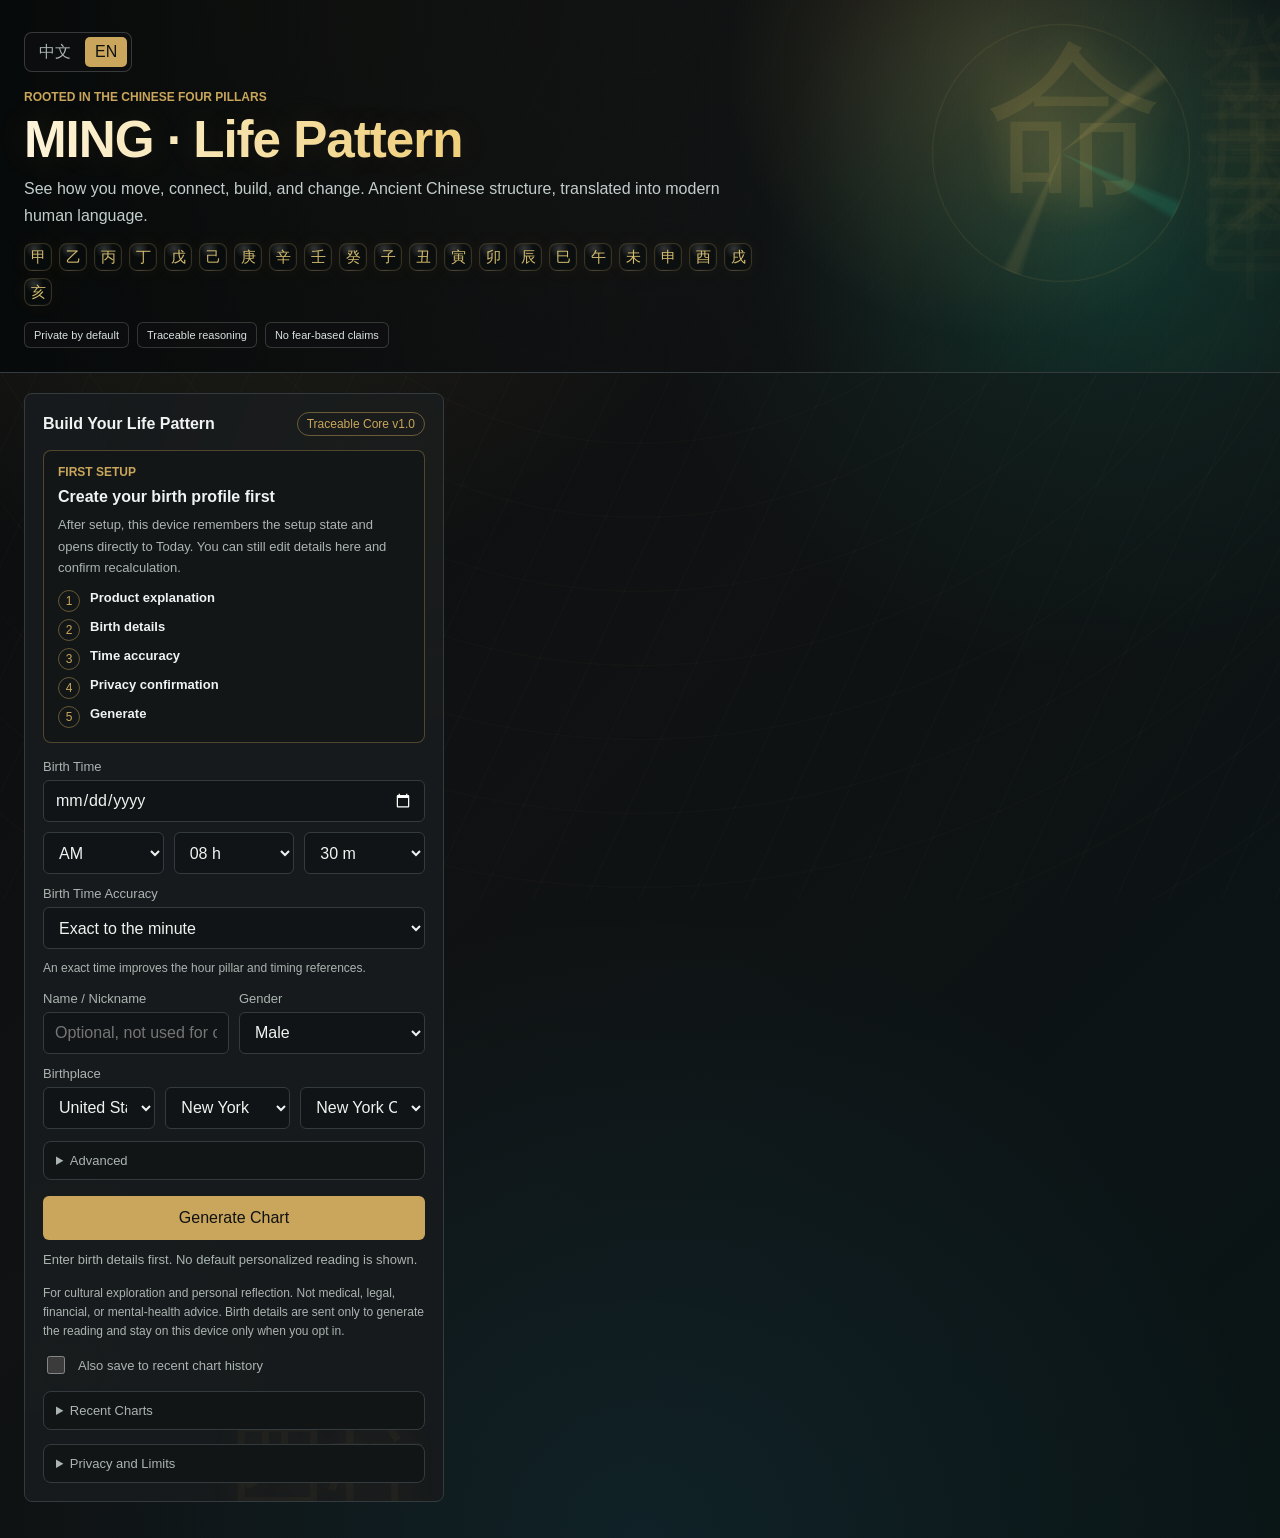
==== commit 474384c2: "Implement P0 entitlement and onboarding safeguards" ====
--- a/web/index.html
+++ b/web/index.html
@@ -1014,6 +1014,58 @@
         align-self: start;
         position: sticky;
         top: 12px;
+      }
+
+      body:not([data-has-reading="true"]) .results {
+        display: none;
+      }
+
+      .onboarding-panel {
+        border: 1px solid rgba(201, 166, 91, 0.34);
+        border-radius: 8px;
+        padding: 14px;
+        margin-bottom: 16px;
+        background: rgba(19, 22, 23, 0.92);
+      }
+
+      .onboarding-panel h3 {
+        margin: 6px 0 8px;
+        font-size: 16px;
+      }
+
+      .onboarding-panel p {
+        margin: 0;
+        color: var(--muted);
+        font-size: 13px;
+        line-height: 1.65;
+      }
+
+      .onboarding-steps {
+        display: grid;
+        gap: 7px;
+        margin: 12px 0 0;
+        padding: 0;
+        list-style: none;
+      }
+
+      .onboarding-steps li {
+        display: grid;
+        grid-template-columns: 24px minmax(0, 1fr);
+        gap: 8px;
+        align-items: start;
+        color: var(--text);
+        font-size: 13px;
+      }
+
+      .onboarding-steps span {
+        display: grid;
+        place-items: center;
+        width: 22px;
+        height: 22px;
+        border: 1px solid rgba(201, 166, 91, 0.45);
+        border-radius: 999px;
+        color: var(--gold);
+        font-size: 12px;
       }
 
       .panel-title {
@@ -4920,10 +4972,22 @@
           <h2 data-i18n="inputTitle">输入</h2>
           <span class="schema-pill" data-i18n="coreVersion">内核 v1.0</span>
         </div>
+        <div id="onboarding-panel" class="onboarding-panel">
+          <span class="brand-eyebrow" data-i18n="onboardingEyebrow">首次设置</span>
+          <h3 data-i18n="onboardingTitle">先建立你的出生资料</h3>
+          <p data-i18n="onboardingBody">完成后此设备会保存设置状态，下次直接进入今日解读；你仍可在这里修改资料并确认重新计算。</p>
+          <ol class="onboarding-steps">
+            <li><span>1</span><strong data-i18n="onboardingStepProduct">产品解释</strong></li>
+            <li><span>2</span><strong data-i18n="onboardingStepBirth">出生资料</strong></li>
+            <li><span>3</span><strong data-i18n="onboardingStepAccuracy">时间准确度</strong></li>
+            <li><span>4</span><strong data-i18n="onboardingStepPrivacy">隐私确认</strong></li>
+            <li><span>5</span><strong data-i18n="onboardingStepGenerate">生成</strong></li>
+          </ol>
+        </div>
         <form id="form">
           <label data-i18n="birthTime">出生时间</label>
           <div class="time-grid">
-            <input id="birth_date" name="birth_date" type="date" value="1990-05-17" aria-label="出生日期" />
+            <input id="birth_date" name="birth_date" type="date" value="" aria-label="出生日期" required />
             <select id="birth_period" name="birth_period" aria-label="上午下午">
               <option value="AM" selected>上午</option>
               <option value="PM">下午</option>
@@ -5207,10 +5271,11 @@
       const statusEl = document.querySelector("#status");
       const generateButton = document.querySelector("#generate-button");
       const historyStorageKey = "bazi.recentCharts.v1";
+      const profileStorageKey = "ming.birthProfile.v1";
       const productEventStorageKey = "ming.productEvents.v1";
       const oracleJournalStorageKey = "ming.oracleJournal.v1";
       const dailyCheckInStorageKey = "ming.dailyCheckins.v1";
-      const releaseMode = new URLSearchParams(window.location.search).get("release") || "free_first";
+      const releaseMode = new URLSearchParams(window.location.search).get("release") || "storekit";
       const isFreeFirstRelease = releaseMode === "free_first";
       const ritualState = { skip: false, active: false };
       const oracleState = {
@@ -5233,7 +5298,9 @@
         generatedAt: "",
         isPro: false,
         entitlementReady: false,
-        canDemoUnlock: false
+        canDemoUnlock: false,
+        setupComplete: false,
+        proReports: {}
       };
       let currentLang = navigator.language && navigator.language.toLowerCase().startsWith("zh") ? "zh" : "en";
       const copy = {
@@ -5245,6 +5312,15 @@
           heroSignalTraceable: "结论可追溯",
           heroSignalGrounded: "不做宿命恐吓",
           inputTitle: "建立你的生命模式",
+          onboardingEyebrow: "首次设置",
+          onboardingTitle: "先建立你的出生资料",
+          onboardingBody: "完成后此设备会保存设置状态，下次直接进入今日解读；你仍可在这里修改资料并确认重新计算。",
+          onboardingStepProduct: "产品解释",
+          onboardingStepBirth: "出生资料",
+          onboardingStepAccuracy: "时间准确度",
+          onboardingStepPrivacy: "隐私确认",
+          onboardingStepGenerate: "生成",
+          onboardingStatus: "请先完成出生资料，不会显示默认个性化结论。",
           mobileNavInput: "起盘",
           mobileNavOverview: "解读",
           mobileNavChart: "命盘",
@@ -5278,11 +5354,14 @@
           longitude: "经度",
           latitude: "纬度",
           trueSolarTime: "使用真太阳时",
-          saveOnDevice: "将本次命盘保存在此设备",
+          saveOnDevice: "同时保存到最近命盘历史",
+          birthDateRequired: "请先填写出生日期。",
+          profileChangeConfirm: "出生资料已改变。确认重新计算会把此设备上的当前资料更新为新输入，旧记录只会保留在最近命盘历史中。",
+          profileSaved: "已保存设置，下次会直接进入今日解读。",
           recentCharts: "最近命盘",
-          historyPrivacy: "仅在此浏览器保存输入信息，不上传；可随时删除。",
+          historyPrivacy: "完成设置后会在此设备保存当前资料；勾选后还会加入最近命盘历史，可随时删除历史。",
           trustTitle: "隐私与边界",
-          trustData: "出生信息只用于生成本次结构化解读；未勾选保存时，不会写入本机历史。",
+          trustData: "出生信息用于生成结构化解读，并保存在此设备用于下次直接进入 Today；不会用于广告追踪。",
           trustBoundary: "内容用于文化探索和个人反思，不替代医疗、法律、金融或心理专业建议。",
           trustPro: "Pro 解锁的是更完整的解释、行动建议和依据展示，不承诺绝对结果。",
           historyEmpty: "还没有保存在本机的命盘。",
@@ -5773,6 +5852,15 @@
           heroSignalTraceable: "Traceable reasoning",
           heroSignalGrounded: "No fear-based claims",
           inputTitle: "Build Your Life Pattern",
+          onboardingEyebrow: "First Setup",
+          onboardingTitle: "Create your birth profile first",
+          onboardingBody: "After setup, this device remembers the setup state and opens directly to Today. You can still edit details here and confirm recalculation.",
+          onboardingStepProduct: "Product explanation",
+          onboardingStepBirth: "Birth details",
+          onboardingStepAccuracy: "Time accuracy",
+          onboardingStepPrivacy: "Privacy confirmation",
+          onboardingStepGenerate: "Generate",
+          onboardingStatus: "Enter birth details first. No default personalized reading is shown.",
           mobileNavInput: "Start",
           mobileNavOverview: "Reading",
           mobileNavChart: "Chart",
@@ -5806,11 +5894,14 @@
           longitude: "Longitude",
           latitude: "Latitude",
           trueSolarTime: "Use true solar time",
-          saveOnDevice: "Save this chart on this device",
+          saveOnDevice: "Also save to recent chart history",
+          birthDateRequired: "Enter a birth date first.",
+          profileChangeConfirm: "Birth details changed. Confirm recalculation to update the active profile on this device. Older records remain only in recent chart history.",
+          profileSaved: "Setup saved. Next launch opens directly to Today.",
           recentCharts: "Recent Charts",
-          historyPrivacy: "Input details stay in this browser and are never uploaded. Delete them anytime.",
+          historyPrivacy: "After setup, the active profile is saved on this device. Selecting this option also adds a recent chart history entry that can be deleted anytime.",
           trustTitle: "Privacy and Limits",
-          trustData: "Birth details are used to generate this structured reading. If you do not opt in to save, they are not written to local history.",
+          trustData: "Birth details are used to generate this structured reading and are saved on this device for returning directly to Today. They are not used for ad tracking.",
           trustBoundary: "This is for cultural exploration and personal reflection. It is not medical, legal, financial, mental-health, or safety advice.",
           trustPro: "Pro unlocks deeper explanation, practical guidance, and traceable reasoning. It does not promise fixed outcomes.",
           historyEmpty: "No charts have been saved on this device.",
@@ -7100,10 +7191,16 @@
         generateButton.textContent = t("generating");
         statusEl.textContent = t("calculating");
         statusEl.classList.remove("error");
-        resultState.displayName = document.querySelector("#display_name").value.trim();
-        const data = buildRequestData();
-        const ritualPromise = animate ? playCalculationRitual() : Promise.resolve();
+        let data;
+        let ritualPromise = Promise.resolve();
         try {
+          resultState.displayName = document.querySelector("#display_name").value.trim();
+          data = buildRequestData();
+          if (!shouldReplaceActiveProfile(data)) {
+            statusEl.textContent = "";
+            return;
+          }
+          ritualPromise = animate ? playCalculationRitual() : Promise.resolve();
           const { payload } = await fetchJson("/api/generate", {
             method: "POST",
             headers: { "Content-Type": "application/json" },
@@ -7117,6 +7214,7 @@
           resultState.selectedMonthIndex = 0;
           resultState.activePro = "";
           resultState.requestedPro = "";
+          resultState.proReports = {};
           resultState.generatedAt = new Date().toLocaleTimeString();
           await ritualPromise;
           if (animate && !ritualState.skip) await completeCalculationRitual(payload.result, payload.traits);
@@ -7130,7 +7228,9 @@
           if (document.querySelector("#save_on_device").checked) {
             saveRecentChart(data);
           }
-          statusEl.textContent = `${t("updated")}, ${resultState.generatedAt} ${t("schemaPassed")}`;
+          const profileSaved = writeActiveProfile(data);
+          document.body.dataset.hasReading = "true";
+          statusEl.textContent = `${t("updated")}, ${resultState.generatedAt} ${t("schemaPassed")}${profileSaved ? ` ${t("profileSaved")}` : ""}`;
           if (animate) setMobilePane("overview");
         } catch (error) {
           hideCalculationRitual();
@@ -7277,7 +7377,7 @@
         document.querySelector("#birth_minute").innerHTML = Array.from({ length: 60 }, (_, minute) => {
           return `<option value="${minute}">${String(minute).padStart(2, "0")} ${t("minuteUnit")}</option>`;
         }).join("");
-        setBirthTime("1990-05-17", "AM", 8, 30);
+        setBirthTime("", "AM", 8, 30);
       }
 
       function refreshTimeOptionLabels() {
@@ -7365,12 +7465,104 @@
 
       function buildBirthDateTime() {
         const date = form.birth_date.value;
+        if (!date) throw new Error(t("birthDateRequired"));
         const hour12 = Number(form.birth_hour.value);
         const minute = Number(form.birth_minute.value);
         const period = form.birth_period.value;
         let hour24 = hour12 % 12;
         if (period === "PM") hour24 += 12;
         return `${date}T${String(hour24).padStart(2, "0")}:${String(minute).padStart(2, "0")}:00`;
+      }
+
+      function profileSignatureFromInput(input) {
+        return [
+          input.birth_datetime,
+          input.timezone,
+          input.gender,
+          input.country,
+          input.region,
+          input.city,
+          input.longitude,
+          input.latitude,
+          Boolean(input.use_true_solar_time),
+          input.birth_time_accuracy || ""
+        ].join("|");
+      }
+
+      function readActiveProfile() {
+        try {
+          const profile = JSON.parse(localStorage.getItem(profileStorageKey) || "null");
+          return profile?.setup_complete && profile.input ? profile : null;
+        } catch {
+          return null;
+        }
+      }
+
+      function writeActiveProfile(data) {
+        const profile = {
+          setup_complete: true,
+          saved_at: new Date().toISOString(),
+          display_name: resultState.displayName,
+          input: {
+            birth_datetime: data.birth_datetime,
+            timezone: data.timezone,
+            gender: data.gender,
+            country: data.country,
+            region: data.region,
+            city: data.city,
+            longitude: data.longitude,
+            latitude: data.latitude,
+            use_true_solar_time: Boolean(data.use_true_solar_time),
+            birth_time_accuracy: document.querySelector("#birth_time_accuracy").value
+          }
+        };
+        try {
+          localStorage.setItem(profileStorageKey, JSON.stringify(profile));
+          resultState.setupComplete = true;
+          hideOnboardingPanel();
+          return true;
+        } catch {
+          return false;
+        }
+      }
+
+      function hideOnboardingPanel() {
+        const panel = document.querySelector("#onboarding-panel");
+        if (panel) panel.classList.toggle("hidden", resultState.setupComplete);
+      }
+
+      function applyProfile(profile) {
+        const input = profile.input || {};
+        const dateTime = String(input.birth_datetime || "");
+        const [date, clock = "08:30:00"] = dateTime.split("T");
+        const hour24 = Number(clock.slice(0, 2));
+        const minute = Number(clock.slice(3, 5));
+        const period = hour24 >= 12 ? "PM" : "AM";
+        const hour12 = hour24 % 12 || 12;
+        setBirthTime(date, period, hour12, Number.isFinite(minute) ? minute : 30);
+        if (
+          locationData[input.country]
+          && locationData[input.country].regions[input.region]
+          && locationData[input.country].regions[input.region].cities[input.city]
+        ) {
+          setLocation(input.country, input.region, input.city);
+        }
+        form.gender.value = input.gender || "unknown";
+        form.use_true_solar_time.checked = Boolean(input.use_true_solar_time);
+        document.querySelector("#birth_time_accuracy").value = input.birth_time_accuracy || "exact";
+        updateAccuracyNote();
+        document.querySelector("#display_name").value = profile.display_name || "";
+        resultState.displayName = profile.display_name || "";
+        resultState.setupComplete = true;
+        hideOnboardingPanel();
+      }
+
+      function shouldReplaceActiveProfile(data) {
+        const profile = readActiveProfile();
+        if (!profile?.input) return true;
+        const next = { ...data, birth_time_accuracy: document.querySelector("#birth_time_accuracy").value };
+        if (profileSignatureFromInput(profile.input) === profileSignatureFromInput(next)) return true;
+        return window.confirm(t("profileChangeConfirm"));
       }
 
       function readRecentCharts() {
@@ -7551,7 +7743,12 @@
               requestMonthlyCompass();
             }
           } else {
-            renderProReport(resultState.activePro, productMetrics, payload);
+            const cachedReport = resultState.proReports[resultState.activePro];
+            if (cachedReport) {
+              renderServerProReport(cachedReport);
+            } else {
+              requestProReport(resultState.activePro);
+            }
           }
         } else if (!resultState.isPro) {
           document.querySelector("#pro-report-view").innerHTML = "";
@@ -8469,12 +8666,82 @@
             } else if (resultState.activePro === "monthly") {
               requestMonthlyCompass();
             } else {
-              renderProReport(resultState.activePro, metrics, payload);
+              requestProReport(resultState.activePro);
               statusEl.textContent = t("premiumPending");
             }
             document.querySelector("#pro-report-view").scrollIntoView({ behavior: "smooth", block: "start" });
           });
         });
+      }
+
+      async function requestProReport(moduleKey) {
+        const reportView = document.querySelector("#pro-report-view");
+        reportView.innerHTML = `<article class="pro-report-card"><p>${t("annualLoading")}</p></article>`;
+        statusEl.textContent = t("proUnlocking");
+        try {
+          const { response, payload } = await fetchJson("/api/pro/report", {
+            method: "POST",
+            credentials: "same-origin",
+            headers: { "Content-Type": "application/json" },
+            body: JSON.stringify({ ...buildRequestData(), module: moduleKey, language: currentLang })
+          });
+          if (response.status === 403) {
+            resultState.isPro = false;
+            resultState.activePro = "";
+            updateProAccessState();
+            renderProPaywall();
+            throw new Error(t("proLockedStatus"));
+          }
+          if (!payload.ok) throw new Error(payload.error || "pro_report_failed");
+          resultState.proReports[moduleKey] = payload.report;
+          renderServerProReport(payload.report);
+          statusEl.textContent = t("premiumPending");
+        } catch (error) {
+          statusEl.textContent = error instanceof TypeError ? t("serviceUnavailable") : error.message;
+          statusEl.classList.add("error");
+        }
+      }
+
+      function renderServerProReport(report) {
+        const badges = Array.isArray(report.badges) ? report.badges : [t("proFixedBadge"), t("proNoPredictionBadge")];
+        const summary = Array.isArray(report.summary) ? report.summary : [];
+        const evidence = report.evidence || {};
+        document.querySelector("#pro-report-view").innerHTML = `<article class="pro-report-card">
+          <div class="report-badges">
+            ${badges.map((badge) => `<span class="report-badge">${escapeHtml(badge)}</span>`).join("")}
+          </div>
+          <span class="insight-tag">${t("premiumLayer")}</span>
+          <h3 style="margin: 8px 0 8px; font-size: 18px;">${escapeHtml(report.title || t("premiumTitle"))}</h3>
+          <p style="margin: 0; color: var(--muted); font-size: 13px; line-height: 1.75;">${escapeHtml(report.intro || "")}</p>
+          <div class="pro-summary-panel">
+            <div class="pro-summary-header">
+              <h4>${t("proSummaryTitle")}</h4>
+              <span>${t("proSummarySubtitle")}</span>
+            </div>
+            <div class="pro-summary-grid">
+              ${summary.map((card, index) => `<section class="pro-summary-card" style="--summary-color: ${["#c9a65b", "#77b8a0", "#d87863", "#73a8d8"][index % 4]};" data-mark="${index + 1}">
+                <span class="pro-summary-kicker">${escapeHtml(card.label || "")}</span>
+                <strong>${escapeHtml(card.title || "")}</strong>
+                <p>${escapeHtml(card.body || "")}</p>
+              </section>`).join("")}
+            </div>
+          </div>
+          <div class="report-grid">
+            ${(report.blocks || []).map((block) => `<section class="report-block"><h4>${escapeHtml(block.title)}</h4><p>${escapeHtml(block.body)}</p></section>`).join("")}
+            <section class="report-block">
+              <h4>${t("actionChecklistTitle")}</h4>
+              <ul class="report-actions">
+                ${(report.actions || []).map((item) => `<li>${escapeHtml(item)}</li>`).join("")}
+              </ul>
+            </section>
+            <section class="report-block">
+              <h4>${t("proEvidenceTitle")}</h4>
+              <p>${escapeHtml(evidence.body || "")}</p>
+            </section>
+          </div>
+          ${reportActionButtons()}
+        </article>`;
+        bindReportActions();
       }
 
       async function requestMonthlyCompass() {
@@ -8753,266 +9020,6 @@
         }
       }
 
-      function compactReportText(text, maxLength = currentLang === "en" ? 138 : 72) {
-        const clean = String(text || "").replace(/\s+/g, " ").trim();
-        if (clean.length <= maxLength) return clean;
-        const firstStop = currentLang === "en"
-          ? clean.search(/[.!?]\s/)
-          : clean.search(/[。！？]/);
-        if (firstStop > 28 && firstStop < maxLength + 18) {
-          return clean.slice(0, firstStop + 1);
-        }
-        return `${clean.slice(0, maxLength).replace(/[，,;；:\s]+$/u, "")}…`;
-      }
-
-      function buildProSummaryCards(report) {
-        const byTitle = new Map(report.blocks.map((block) => [block.title, block]));
-        const core = report.blocks[0];
-        const advantage = byTitle.get(t("advantagePathTitle")) || report.blocks[4] || core;
-        const risk = byTitle.get(t("riskBoundaryTitle")) || report.blocks[5] || core;
-        const marks = currentLang === "en"
-          ? ["P", "U", "!", "→"]
-          : ["象", "用", "界", "行"];
-        return [
-          {
-            label: t("summaryCoreLabel"),
-            title: core.title,
-            body: compactReportText(core.body),
-            color: "#c9a65b",
-            mark: marks[0]
-          },
-          {
-            label: t("summaryAdvantageLabel"),
-            title: advantage.title,
-            body: compactReportText(advantage.body),
-            color: "#77b8a0",
-            mark: marks[1]
-          },
-          {
-            label: t("summaryRiskLabel"),
-            title: risk.title,
-            body: compactReportText(risk.body),
-            color: "#d87863",
-            mark: marks[2]
-          },
-          {
-            label: t("summaryActionLabel"),
-            title: t("summaryActionTitle"),
-            body: compactReportText(report.actions[0] || report.blocks[report.blocks.length - 1]?.body || report.intro),
-            color: "#73a8d8",
-            mark: marks[3]
-          }
-        ];
-      }
-
-      function buildPatternChoiceModule(moduleKey, metrics) {
-        const isEn = currentLang === "en";
-        const labels = activeElementLabels();
-        const tenLabels = activeTenGodLabels();
-        const strongestElement = labels[metrics.strongestElement[0]];
-        const strongestTenGod = tenLabels[metrics.strongestTenGod[0]];
-        const data = {
-          career: {
-            rows: isEn
-              ? [
-                  [
-                    `Your work rhythm leans ${metrics.careerStyle}, with ${metrics.level(metrics.outputScore)} output tendency.`,
-                    "Which role, industry, or collaboration format you actually choose."
-                  ],
-                  [
-                    `Your advantage enters through ${strongestElement} and ${strongestTenGod}.`,
-                    "Whether you turn that advantage into a portfolio, service, process, or business."
-                  ],
-                  [
-                    `Execution stability is ${metrics.level(metrics.ruleScore)}.`,
-                    "How clear you make scope, standards, feedback rhythm, and deadlines."
-                  ]
-                ]
-              : [
-                  [
-                    `你的工作节奏偏${metrics.careerStyle}，输出表达${metrics.level(metrics.outputScore)}。`,
-                    "你最终选择哪个行业、岗位、合作方式。"
-                  ],
-                  [
-                    `优势更容易从${strongestElement}和${strongestTenGod}切入。`,
-                    "你是否把优势沉淀成作品、服务、流程或生意。"
-                  ],
-                  [
-                    `执行稳定性${metrics.level(metrics.ruleScore)}。`,
-                    "你如何设定边界、标准、反馈节奏和期限。"
-                  ]
-                ],
-            checks: isEn
-              ? [
-                  "What is the one deliverable I can finish this week?",
-                  "Who needs to recognize the value this month?",
-                  "What proof, case, or reusable process should remain three months later?"
-                ]
-              : [
-                  "本周我能交付的一个具体结果是什么？",
-                  "本月需要被谁认可，认可标准是什么？",
-                  "三个月后我能留下什么作品、案例或流程？"
-                ]
-          },
-          wealth: {
-            rows: isEn
-              ? [
-                  [
-                    `Opportunity access is ${metrics.level(metrics.wealthScore)}.`,
-                    "Which opportunity deserves time, money, attention, or a small test."
-                  ],
-                  [
-                    `Resource-retention pressure is ${metrics.level(metrics.retentionPressure)}.`,
-                    "Where you set budget caps, review dates, and exit conditions."
-                  ],
-                  [
-                    `The current lens is “${metrics.wealthTag}.”`,
-                    "Whether you slow down enough to compare options instead of reacting."
-                  ]
-                ]
-              : [
-                  [
-                    `机会获取${metrics.level(metrics.wealthScore)}。`,
-                    "哪些机会值得投入时间、金钱、注意力或小规模试错。"
-                  ],
-                  [
-                    `资源留存压力${metrics.level(metrics.retentionPressure)}。`,
-                    "你在哪里设置预算上限、复盘日期和退出条件。"
-                  ],
-                  [
-                    `当前更适合从“${metrics.wealthTag}”角度管理财富议题。`,
-                    "你是否先比较选项，而不是被情绪和外部刺激推着走。"
-                  ]
-                ],
-            checks: isEn
-              ? [
-                  "Is this income potential, necessary cost, or emotional spending?",
-                  "What is the maximum loss I can accept before starting?",
-                  "When will I review the result and stop adding cost?"
-                ]
-              : [
-                  "这是收入机会、必要成本，还是情绪性消费？",
-                  "开始前我能接受的最大损失是多少？",
-                  "我什么时候复盘，什么时候停止追加成本？"
-                ]
-          },
-          relationship: {
-            rows: isEn
-              ? [
-                  [
-                    `Support is ${metrics.level(metrics.supportScore)} and pressure boundary is ${metrics.level(metrics.relationshipPressure)}.`,
-                    "Which relationship, agreement, or conversation you choose to invest in."
-                  ],
-                  [
-                    `The current lens is “${metrics.relationTag}.”`,
-                    "Whether expectations, responsibilities, and requests are spoken clearly."
-                  ],
-                  [
-                    `Your watch point is ${metrics.mainReminderTopic}.`,
-                    "Whether you reduce guessing and turn emotion into a specific request."
-                  ]
-                ]
-              : [
-                  [
-                    `支持感${metrics.level(metrics.supportScore)}，压力边界${metrics.level(metrics.relationshipPressure)}。`,
-                    "你选择把精力投入哪段关系、协议或沟通。"
-                  ],
-                  [
-                    `当前更适合从“${metrics.relationTag}”角度理解互动。`,
-                    "期待、责任和请求是否被具体说清楚。"
-                  ],
-                  [
-                    `最需要留意的是${metrics.mainReminderTopic}。`,
-                    "你是否减少猜测，把情绪翻译成具体请求。"
-                  ]
-                ],
-            checks: isEn
-              ? [
-                  "What fact happened, separate from my interpretation?",
-                  "What concrete request do I want the other person to hear?",
-                  "What boundary protects both support and self-respect?"
-                ]
-              : [
-                  "事实发生了什么，和我的解读分别是什么？",
-                  "我真正希望对方听见的具体请求是什么？",
-                  "什么边界能同时保护支持感和自尊？"
-                ]
-          }
-        };
-        return data[moduleKey] || data.career;
-      }
-
-      function renderProReport(moduleKey, metrics, payload) {
-        const report = buildProReportBlocks(moduleKey, metrics, payload);
-        const summaryCards = buildProSummaryCards(report);
-        const patternChoice = buildPatternChoiceModule(moduleKey, metrics);
-        const badges = [t("proFixedBadge"), t("proLocalBadge"), t("proNoPredictionBadge")];
-        document.querySelector("#pro-report-view").innerHTML = `<article class="pro-report-card">
-          <div class="report-badges">
-            ${badges.map((badge) => `<span class="report-badge">${badge}</span>`).join("")}
-          </div>
-          <span class="insight-tag">${t("premiumLayer")}</span>
-          <h3 style="margin: 8px 0 8px; font-size: 18px;">${report.title}</h3>
-          <p style="margin: 0; color: var(--muted); font-size: 13px; line-height: 1.75;">${report.intro}</p>
-          <div class="pro-summary-panel">
-            <div class="pro-summary-header">
-              <h4>${t("proSummaryTitle")}</h4>
-              <span>${t("proSummarySubtitle")}</span>
-            </div>
-            <div class="pro-summary-grid">
-              ${summaryCards.map((card) => `<section class="pro-summary-card" style="--summary-color: ${card.color};" data-mark="${escapeHtml(card.mark)}">
-                <span class="pro-summary-kicker">${escapeHtml(card.label)}</span>
-                <strong>${escapeHtml(card.title)}</strong>
-                <p>${escapeHtml(card.body)}</p>
-              </section>`).join("")}
-            </div>
-          </div>
-          <div class="pro-method-panel">
-            <section class="pro-method-copy">
-              <span class="pro-method-eyebrow">${t("patternChoiceEyebrow")}</span>
-              <h4>${t("patternChoiceTitle")}</h4>
-              <p>${t("patternChoiceBody")}</p>
-            </section>
-            <section class="pattern-choice-card">
-              <div class="pattern-choice-row header">
-                <div class="pattern-choice-cell">${t("patternShowsLabel")}</div>
-                <div class="pattern-choice-cell">${t("choiceRemainsLabel")}</div>
-              </div>
-              ${patternChoice.rows.map((row) => `<div class="pattern-choice-row">
-                <div class="pattern-choice-cell">${escapeHtml(row[0])}</div>
-                <div class="pattern-choice-cell">${escapeHtml(row[1])}</div>
-              </div>`).join("")}
-            </section>
-            <section class="decision-check-card">
-              <h4>${t("beforeDecisionTitle")}</h4>
-              <p>${t("beforeDecisionSubtitle")}</p>
-              <ul class="decision-check-list">
-                ${patternChoice.checks.map((item) => `<li>${escapeHtml(item)}</li>`).join("")}
-              </ul>
-            </section>
-          </div>
-          <div class="pro-detail-heading">
-            <strong>${t("proDetailTitle")}</strong>
-            <span>${t("proDetailSubtitle")}</span>
-          </div>
-          <div class="report-grid">
-            ${report.blocks.map((block) => `<section class="report-block"><h4>${block.title}</h4><p>${block.body}</p></section>`).join("")}
-            <section class="report-block">
-              <h4>${t("actionChecklistTitle")}</h4>
-              <ul class="report-actions">
-                ${report.actions.map((item) => `<li>${item}</li>`).join("")}
-              </ul>
-            </section>
-            <section class="report-block">
-              <h4>${t("proEvidenceTitle")}</h4>
-              <p>${report.evidence}</p>
-            </section>
-          </div>
-          ${reportActionButtons()}
-        </article>`;
-        bindReportActions();
-      }
-
       function reportActionButtons() {
         return `<div class="pro-access-actions">
           <button type="button" id="export-pro-report">${t("exportReport")}</button>
@@ -9061,91 +9068,6 @@
         link.click();
         link.remove();
         URL.revokeObjectURL(url);
-      }
-
-      function traitFactorSummary(metrics, traitKey) {
-        const trait = metrics.trait(traitKey);
-        const labels = traitFactorLabels[currentLang];
-        const summarize = (factors) => factors
-          .slice(0, 3)
-          .map((factor) => labels[factor.label_key] || factor.label_key)
-          .join(currentLang === "en" ? ", " : "、");
-        return {
-          positive: summarize(trait.positive_factors) || (currentLang === "en" ? "no dominant factor" : "暂无单一主导因素"),
-          negative: summarize(trait.negative_factors) || (currentLang === "en" ? "no dominant constraint" : "暂无明显制约因素")
-        };
-      }
-
-      function buildProReportBlocks(moduleKey, metrics, payload) {
-        const labels = activeElementLabels();
-        const tenLabels = activeTenGodLabels();
-        const annual = payload.annual_flows.slice(0, 3)
-          .map((item) => `${item.year}${item.pillar.stem.char}${item.pillar.branch.char}/${labels[item.pillar.branch.element]}`)
-          .join("、");
-        const evidenceCount = {
-          career: metrics.traitEvidenceCount("career_momentum"),
-          wealth: metrics.traitEvidenceCount("wealth_generation", "wealth_retention"),
-          relationship: metrics.traitEvidenceCount("relationship_support", "relationship_pressure")
-        };
-        const confidence = {
-          career: metrics.traitConfidenceLabel("career_momentum"),
-          wealth: metrics.traitConfidenceLabel("wealth_retention"),
-          relationship: metrics.traitConfidenceLabel("relationship_pressure")
-        };
-        const factorSummary = {
-          career: traitFactorSummary(metrics, "career_momentum"),
-          wealth: traitFactorSummary(metrics, "wealth_retention"),
-          relationship: traitFactorSummary(metrics, "relationship_pressure")
-        };
-        const common = {
-          career: {
-            title: t("careerReportTitle"),
-            intro: t("careerReportIntro"),
-            blocks: [
-              { title: t("coreProfileTitle"), body: t("workDriverBody")(metrics.careerStyle, metrics.level(metrics.outputScore)) },
-              { title: t("proReadingTitle"), body: t("careerReadingBody")(metrics.careerStyle, metrics.level(metrics.outputScore), metrics.level(metrics.ruleScore)) },
-              { title: t("traitFactorsTitle"), body: t("traitFactorsBody")(factorSummary.career.positive, factorSummary.career.negative) },
-              { title: t("workEnvironmentTitle"), body: t("workEnvironmentBody")(metrics.level(metrics.ruleScore)) },
-              { title: t("advantagePathTitle"), body: t("advantageScenarioBody")(labels[metrics.strongestElement[0]], tenLabels[metrics.strongestTenGod[0]]) },
-              { title: t("riskBoundaryTitle"), body: t("stuckPointBody")(metrics.mainReminderTopic) },
-              { title: t("threeYearTitle"), body: t("threeYearBody")(annual) },
-              { title: t("practicalPlanTitle"), body: t("careerPracticalBody") }
-            ],
-            actions: t("actionChecklist"),
-            evidence: t("proEvidenceBody")(confidence.career, evidenceCount.career)
-          },
-          wealth: {
-            title: t("wealthReportTitle"),
-            intro: t("wealthReportIntro"),
-            blocks: [
-              { title: t("coreProfileTitle"), body: t("wealthCoreProfileBody")(metrics.level(metrics.wealthScore), metrics.level(metrics.retentionPressure), metrics.wealthTag) },
-              { title: t("proReadingTitle"), body: t("wealthReadingBody")(metrics.level(metrics.wealthScore), metrics.level(metrics.retentionPressure)) },
-              { title: t("traitFactorsTitle"), body: t("traitFactorsBody")(factorSummary.wealth.positive, factorSummary.wealth.negative) },
-              { title: t("advantagePathTitle"), body: t("wealthAdvantageBody")(labels[metrics.strongestElement[0]], tenLabels[metrics.strongestTenGod[0]]) },
-              { title: t("riskBoundaryTitle"), body: t("wealthRiskBody")(metrics.level(metrics.retentionPressure), metrics.level(metrics.trait("risk_appetite").score)) },
-              { title: t("threeYearTitle"), body: t("threeYearBody")(annual) },
-              { title: t("practicalPlanTitle"), body: t("wealthPracticalBody") }
-            ],
-            actions: t("wealthActionChecklist"),
-            evidence: t("proEvidenceBody")(confidence.wealth, evidenceCount.wealth)
-          },
-          relationship: {
-            title: t("relationshipReportTitle"),
-            intro: t("relationshipReportIntro"),
-            blocks: [
-              { title: t("coreProfileTitle"), body: t("relationshipCoreProfileBody")(metrics.level(metrics.supportScore), metrics.level(metrics.relationshipPressure), metrics.relationTag) },
-              { title: t("proReadingTitle"), body: t("relationshipReadingBody")(metrics.level(metrics.supportScore), metrics.level(metrics.relationshipPressure)) },
-              { title: t("traitFactorsTitle"), body: t("traitFactorsBody")(factorSummary.relationship.positive, factorSummary.relationship.negative) },
-              { title: t("advantagePathTitle"), body: t("relationshipAdvantageBody")(labels[metrics.strongestElement[0]], tenLabels[metrics.strongestTenGod[0]]) },
-              { title: t("riskBoundaryTitle"), body: t("relationshipRiskBody")(metrics.level(metrics.relationshipPressure), metrics.mainReminderTopic) },
-              { title: t("threeYearTitle"), body: t("threeYearBody")(annual) },
-              { title: t("practicalPlanTitle"), body: t("relationshipPracticalBody") }
-            ],
-            actions: t("relationshipActionChecklist"),
-            evidence: t("proEvidenceBody")(confidence.relationship, evidenceCount.relationship)
-          }
-        };
-        return common[moduleKey] || common.career;
       }
 
       function renderPillars(chart) {
@@ -9496,96 +9418,9 @@
             message.classList.add("error");
             return;
           }
-          try {
-            const oracle = await buildLocalOracleInterpretation(
-              oracleState.lines,
-              oracleState.category,
-              oracleState.horizon
-            );
-            oracleState.result = oracle;
-            renderOracleResult(oracle);
-            message.textContent = t("oracleCastAgainLater");
-          } catch {
-            message.textContent = t("oracleResultError");
-            message.classList.add("error");
-          }
-        }
-      }
-
-      async function buildLocalOracleInterpretation(lines, category, horizon) {
-        const response = await fetch("/assets/oracle-rules-v1.json", { cache: "no-store" });
-        if (!response.ok) throw new Error("oracle_rules_unavailable");
-        const rules = await response.json();
-        const primaryBits = lines.map((value) => value === 7 || value === 9 ? "1" : "0");
-        const relatingBits = lines.map((value, index) => {
-          if (value === 9) return "0";
-          if (value === 6) return "1";
-          return primaryBits[index];
-        });
-        const makeHexagram = (bits) => {
-          const lower = rules.trigrams[bits.slice(0, 3).join("")];
-          const upper = rules.trigrams[bits.slice(3).join("")];
-          const row = rules.hexagrams[`${lower.key}|${upper.key}`];
-          return {
-            ...row,
-            lower,
-            upper,
-            binary_bottom_up: bits.join("")
-          };
-        };
-        const primary = makeHexagram(primaryBits);
-        const relating = makeHexagram(relatingBits);
-        const moving = lines
-          .map((value, index) => value === 6 || value === 9 ? index + 1 : null)
-          .filter(Boolean);
-        const positions = {
-          1: "the beginning, motive, and first practical step",
-          2: "inner relationships, support, and workable cooperation",
-          3: "the threshold, pressure, and risk of moving too quickly",
-          4: "the outer environment, access, and influence",
-          5: "the decision center, responsibility, and leadership",
-          6: "culmination, excess, and knowing when to change"
-        };
-        const actions = {
-          general: "Choose one action that tests the reading without making the outcome irreversible.",
-          career: "Translate the pattern into one deliverable, one boundary, and one conversation at work.",
-          wealth: "Set a cost ceiling, validation period, and exit condition before committing resources.",
-          relationship: "State one expectation as a concrete request and confirm what the other person can actually offer.",
-          decision: "Define the smallest reversible test before making the larger commitment.",
-          growth: "Observe the habit the reading points to, then practice one different response for seven days."
-        };
-        return {
-          schema_version: "1.0.0",
-          model_version: `${rules.model_version}-local`,
-          method: "three_coin",
-          horizon,
-          category,
-          lines: lines.map((value, index) => ({
-            position: index + 1,
-            value,
-            yin_yang: value === 7 || value === 9 ? "yang" : "yin",
-            moving: value === 6 || value === 9
-          })),
-          moving_lines: moving,
-          primary,
-          relating,
-          interpretation: {
-            current_state: `${primary.name_en} describes the current structure: ${primary.theme}. The lower trigram points to ${primary.lower.motion}; the upper trigram frames it through ${primary.upper.motion}.`,
-            change_dynamic: moving.length
-              ? `Changing lines ${moving.join(", ")} emphasize ${moving.map((position) => positions[position]).join("; ")}.`
-              : "No line is changing. Read the primary hexagram as a stable snapshot and avoid inventing urgency.",
-            direction: moving.length >= 3
-              ? `With ${moving.length} changing lines, the situation is highly transitional. Give greater weight to movement toward ${relating.name_en}.`
-              : `The relating hexagram, ${relating.name_en}, shows the direction created by the specific changing line or lines.`,
-            action: actions[category],
-            boundary: "Treat the reading as structured reflection, not a promise of outcomes or a substitute for professional advice."
-          },
-          evidence: [
-            { id: "oracle.cast.lines", rule_id: "three_coin_sum_6_7_8_9", description: "Six coin totals supplied bottom to top." },
-            { id: "oracle.hexagram.primary", rule_id: "king_wen_trigram_pair_v1", description: `Primary hexagram mapped to ${primary.number}.` },
-            { id: "oracle.hexagram.relating", rule_id: "moving_lines_invert_v1", description: `Relating hexagram mapped to ${relating.number}.` }
-          ]
-        };
+          message.textContent = t("oracleResultError");
+          message.classList.add("error");
+        }
       }
 
       function oracleReadingCopy(result) {
@@ -10007,7 +9842,18 @@
         initLocationSelectors();
         applyLanguage(currentLang);
         await loadEntitlement();
-        await generate({ animate: false });
+        const profile = readActiveProfile();
+        if (profile) {
+          applyProfile(profile);
+          document.body.dataset.hasReading = "true";
+          await generate({ animate: false });
+          setMobilePane("overview", { scroll: false });
+          return;
+        }
+        resultState.setupComplete = false;
+        document.body.dataset.hasReading = "false";
+        hideOnboardingPanel();
+        statusEl.textContent = t("onboardingStatus");
       }
 
       initialize();
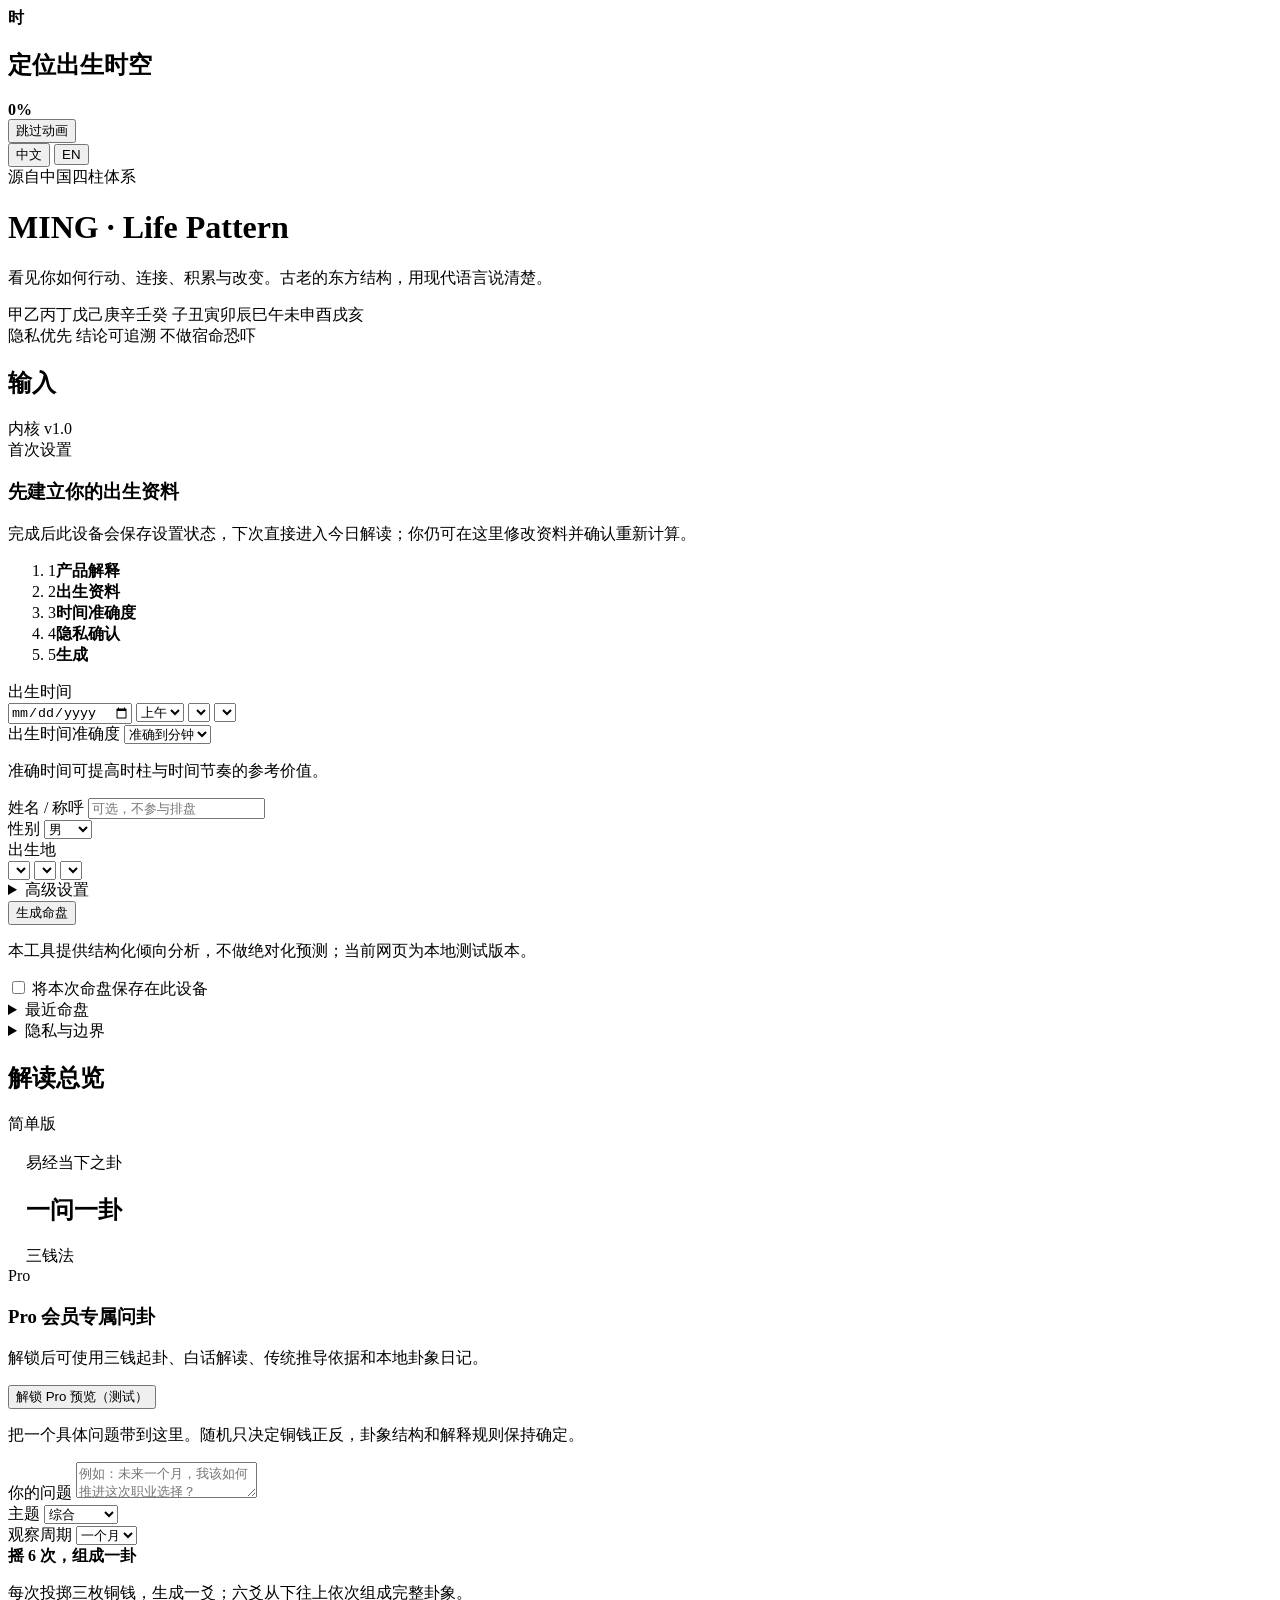
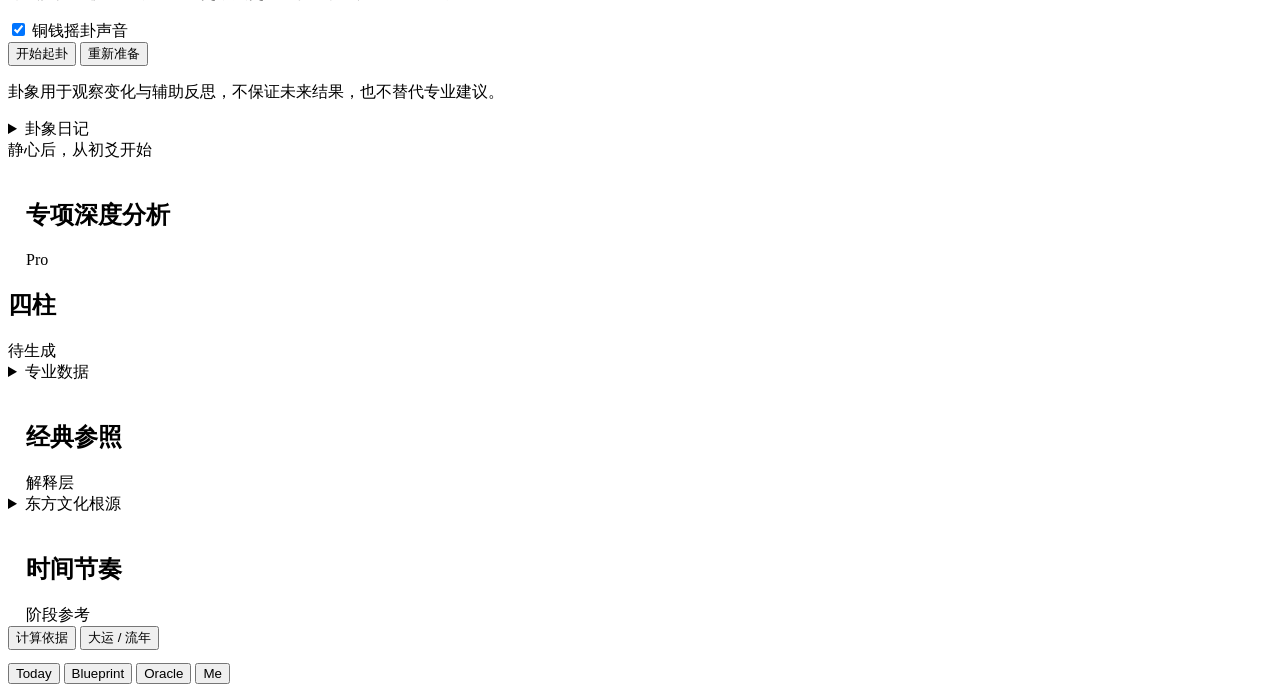
==== commit 6c6cb1dd: "Implement P1 product foundation" ====
--- a/web/index.html
+++ b/web/index.html
@@ -4,4922 +4,14 @@
     <meta charset="utf-8" />
     <meta name="viewport" content="width=device-width, initial-scale=1" />
     <title>MING · Life Pattern</title>
-    <style>
-      :root {
-        color-scheme: dark;
-        --bg: #101112;
-        --panel: #171a1c;
-        --panel-2: #1f2426;
-        --line: #333b3e;
-        --text: #eff3f1;
-        --muted: #aab4b1;
-        --gold: #c9a65b;
-        --jade: #77b8a0;
-        --blue: #73a8d8;
-        --red: #d87863;
-        --earth: #c0a076;
-      }
-
-      * {
-        box-sizing: border-box;
-      }
-
-      body {
-        position: relative;
-        margin: 0;
-        min-height: 100vh;
-        background:
-          radial-gradient(circle at 18% 0%, rgba(201, 166, 91, 0.16), transparent 32%),
-          radial-gradient(circle at 86% 12%, rgba(40, 245, 190, 0.10), transparent 28%),
-          radial-gradient(circle at 50% 100%, rgba(53, 200, 255, 0.08), transparent 38%),
-          linear-gradient(135deg, #080b0c, #101112 42%, #0a1516);
-        color: var(--text);
-        font-family: "Microsoft YaHei", "PingFang SC", "Segoe UI", sans-serif;
-      }
-
-      body::before {
-        content: "";
-        position: fixed;
-        inset: 0;
-        z-index: -1;
-        pointer-events: none;
-        background:
-          repeating-linear-gradient(115deg, transparent 0 46px, rgba(255, 255, 255, 0.022) 47px 48px),
-          repeating-radial-gradient(circle at 50% 0%, transparent 0 72px, rgba(201, 166, 91, 0.035) 73px 74px);
-        opacity: 0.72;
-      }
-
-      body::after {
-        content: "甲乙丙丁戊己庚辛壬癸";
-        position: fixed;
-        right: -28px;
-        top: 12vh;
-        z-index: -1;
-        pointer-events: none;
-        color: rgba(201, 166, 91, 0.045);
-        font-family: "Songti SC", "STSong", "SimSun", serif;
-        font-size: clamp(54px, 9vw, 132px);
-        line-height: 0.9;
-        letter-spacing: -0.18em;
-        writing-mode: vertical-rl;
-        text-shadow: 0 0 36px rgba(201, 166, 91, 0.08);
-      }
-
-      button,
-      input,
-      select {
-        font: inherit;
-      }
-
-      .hero {
-        position: relative;
-        overflow: hidden;
-        isolation: isolate;
-        min-height: 240px;
-        background:
-          radial-gradient(circle at 78% 18%, rgba(201, 166, 91, 0.22), transparent 26%),
-          radial-gradient(circle at 86% 64%, rgba(40, 245, 190, 0.12), transparent 30%),
-          linear-gradient(90deg, rgba(7, 10, 10, 0.98), rgba(16, 17, 18, 0.74), rgba(16, 17, 18, 0.36)),
-          url("/assets/yijing-system-header.png") center / cover no-repeat;
-        display: flex;
-        align-items: end;
-        border-bottom: 1px solid var(--line);
-      }
-
-      .hero::before {
-        content: "";
-        position: absolute;
-        right: clamp(12px, 7vw, 118px);
-        top: 24px;
-        width: clamp(148px, 20vw, 270px);
-        aspect-ratio: 1;
-        border: 1px solid rgba(201, 166, 91, 0.18);
-        border-radius: 50%;
-        background:
-          radial-gradient(circle, rgba(255, 209, 102, 0.10), transparent 48%),
-          conic-gradient(from 18deg, transparent 0 10%, rgba(201, 166, 91, 0.22) 11% 12%, transparent 13% 28%, rgba(40, 245, 190, 0.16) 29% 30%, transparent 31% 52%, rgba(201, 166, 91, 0.18) 53% 54%, transparent 55%);
-        opacity: 0.74;
-        filter: blur(0.1px);
-        transform: rotate(-8deg);
-        z-index: -1;
-      }
-
-      .hero::after {
-        content: "命";
-        position: absolute;
-        right: clamp(28px, 9vw, 148px);
-        top: 36px;
-        z-index: -1;
-        color: rgba(255, 209, 102, 0.10);
-        font-family: "Songti SC", "STSong", "SimSun", serif;
-        font-size: clamp(88px, 14vw, 196px);
-        line-height: 1;
-        text-shadow: 0 0 38px rgba(255, 209, 102, 0.18);
-      }
-
-      .hero-inner {
-        position: relative;
-        z-index: 1;
-        width: min(1440px, 100%);
-        margin: 0 auto;
-        padding: 32px 24px 24px;
-      }
-
-      .hero-ritual-band {
-        display: flex;
-        flex-wrap: wrap;
-        gap: 7px;
-        margin: 14px 0 0;
-        max-width: 760px;
-      }
-
-      .hero-ritual-band span {
-        display: inline-grid;
-        min-width: 28px;
-        height: 28px;
-        place-items: center;
-        border: 1px solid rgba(201, 166, 91, 0.24);
-        border-radius: 8px;
-        background:
-          radial-gradient(circle at 35% 18%, rgba(255, 255, 255, 0.16), transparent 34%),
-          rgba(9, 15, 15, 0.46);
-        color: rgba(243, 215, 126, 0.86);
-        font-family: "Songti SC", "STSong", "SimSun", serif;
-        font-size: 15px;
-        box-shadow:
-          inset 0 0 0 1px rgba(255, 255, 255, 0.025),
-          0 0 18px rgba(201, 166, 91, 0.055);
-      }
-
-      .brand-eyebrow {
-        display: block;
-        margin-bottom: 9px;
-        color: var(--gold);
-        font-size: 12px;
-        font-weight: 700;
-        text-transform: uppercase;
-      }
-
-      .hero-signals {
-        display: flex;
-        flex-wrap: wrap;
-        gap: 8px;
-        margin-top: 16px;
-      }
-
-      .hero-signal {
-        padding: 6px 9px;
-        border: 1px solid rgba(255, 255, 255, 0.16);
-        border-radius: 6px;
-        background: rgba(16, 17, 18, 0.56);
-        color: #d9e2df;
-        font-size: 11px;
-      }
-
-      .language-switch {
-        display: inline-flex;
-        gap: 4px;
-        margin-bottom: 18px;
-        padding: 4px;
-        border: 1px solid rgba(255, 255, 255, 0.18);
-        border-radius: 8px;
-        background: rgba(16, 17, 18, 0.62);
-      }
-
-      .language-switch button {
-        min-height: 30px;
-        padding: 0 10px;
-        border-radius: 5px;
-        background: transparent;
-        color: var(--muted);
-        border: 0;
-      }
-
-      .language-switch button.active {
-        color: #101112;
-        background: var(--gold);
-      }
-
-      h1 {
-        margin: 0 0 8px;
-        font-size: clamp(28px, 4vw, 54px);
-        line-height: 1.05;
-        letter-spacing: -0.02em;
-        background: linear-gradient(92deg, #fff7df, #f0cf76 38%, #bcecf3 74%, #ffffff);
-        -webkit-background-clip: text;
-        background-clip: text;
-        color: transparent;
-        text-shadow: 0 0 34px rgba(201, 166, 91, 0.12);
-      }
-
-      .subtitle {
-        max-width: 720px;
-        color: #c2cecb;
-        line-height: 1.7;
-        margin: 0;
-      }
-
-      main {
-        width: min(1440px, 100%);
-        margin: 0 auto;
-        padding: 20px 24px 36px;
-        display: grid;
-        grid-template-columns: minmax(320px, 420px) 1fr;
-        gap: 18px;
-      }
-
-      section {
-        background: var(--panel);
-        border: 1px solid var(--line);
-        border-radius: 8px;
-      }
-
-      .input-panel,
-      .results > .summary,
-      .results > .data-panel,
-      .technical-details {
-        position: relative;
-        overflow: hidden;
-        isolation: isolate;
-      }
-
-      .input-panel::before,
-      .results > .summary::before,
-      .results > .data-panel::before,
-      .technical-details::before {
-        content: "";
-        position: absolute;
-        inset: 0;
-        z-index: -1;
-        pointer-events: none;
-        background:
-          var(--section-glow, radial-gradient(circle at 18% 12%, rgba(201, 166, 91, 0.10), transparent 34%)),
-          linear-gradient(135deg, rgba(255, 255, 255, 0.028), transparent 38%),
-          url("/assets/yijing-system-header.png") var(--section-image-position, center) / cover no-repeat;
-        opacity: var(--section-visual-opacity, 0.18);
-        filter: saturate(1.12) contrast(1.06);
-      }
-
-      .input-panel::after,
-      .results > .summary::after,
-      .results > .data-panel::after,
-      .technical-details::after {
-        content: var(--section-sigil, "命");
-        position: absolute;
-        right: 14px;
-        bottom: -18px;
-        z-index: -1;
-        pointer-events: none;
-        color: rgba(201, 166, 91, 0.045);
-        font-family: "Songti SC", "STSong", "SimSun", serif;
-        font-size: clamp(58px, 8vw, 124px);
-        line-height: 1;
-        text-shadow: 0 0 30px rgba(201, 166, 91, 0.08);
-      }
-
-      .input-panel {
-        --section-sigil: "四柱";
-        --section-glow:
-          radial-gradient(circle at 88% 8%, rgba(201, 166, 91, 0.20), transparent 28%),
-          radial-gradient(circle at 12% 88%, rgba(119, 184, 160, 0.10), transparent 32%);
-        --section-image-position: 28% center;
-        --section-visual-opacity: 0.12;
-      }
-
-      .theme-overview {
-        --section-sigil: "五行";
-        --section-glow:
-          radial-gradient(circle at 18% 16%, rgba(53, 200, 255, 0.16), transparent 30%),
-          radial-gradient(circle at 88% 72%, rgba(40, 245, 190, 0.10), transparent 34%);
-        --section-image-position: center top;
-        --section-visual-opacity: 0.14;
-      }
-
-      .theme-pro {
-        --section-sigil: "十神";
-        --section-glow:
-          radial-gradient(circle at 12% 18%, rgba(201, 166, 91, 0.20), transparent 28%),
-          radial-gradient(circle at 92% 64%, rgba(216, 120, 99, 0.14), transparent 34%);
-        --section-image-position: right center;
-        --section-visual-opacity: 0.17;
-      }
-
-      .theme-oracle {
-        --section-sigil: "卦";
-        --section-glow:
-          radial-gradient(circle at 18% 18%, rgba(40, 245, 190, 0.15), transparent 30%),
-          radial-gradient(circle at 86% 72%, rgba(201, 166, 91, 0.16), transparent 34%);
-        --section-image-position: center;
-        --section-visual-opacity: 0.08;
-      }
-
-      .oracle-shell {
-        display: grid;
-        grid-template-columns: minmax(250px, 0.72fr) minmax(400px, 1.28fr);
-        gap: 16px;
-        padding: 18px;
-      }
-
-      .oracle-pro-gate {
-        display: none;
-        margin: 16px 18px 0;
-        padding: 17px 18px;
-        border: 1px solid rgba(201, 166, 91, 0.52);
-        border-radius: 7px;
-        background:
-          linear-gradient(135deg, rgba(201, 166, 91, 0.16), rgba(40, 245, 190, 0.045)),
-          rgba(14, 17, 18, 0.94);
-        box-shadow: inset 3px 0 0 rgba(215, 178, 91, 0.78);
-      }
-
-      .oracle-pro-gate h3 {
-        margin: 7px 0 8px;
-        font-size: 18px;
-      }
-
-      .oracle-pro-gate p {
-        margin: 0 0 13px;
-        color: var(--muted);
-        line-height: 1.7;
-      }
-
-      .theme-oracle.oracle-locked .oracle-pro-gate {
-        display: block;
-      }
-
-      .theme-oracle.oracle-locked .oracle-shell {
-        opacity: 0.38;
-        filter: saturate(0.4) grayscale(0.2);
-      }
-
-      .theme-oracle.oracle-locked .oracle-form,
-      .theme-oracle.oracle-locked .oracle-stage {
-        pointer-events: none;
-        user-select: none;
-      }
-
-      .theme-oracle.oracle-locked .oracle-result {
-        display: none;
-      }
-
-      .oracle-form,
-      .oracle-result-card {
-        border: 1px solid var(--line);
-        border-radius: 8px;
-        background: rgba(17, 20, 21, 0.9);
-        padding: 16px;
-      }
-
-      .oracle-form textarea {
-        width: 100%;
-        min-height: 92px;
-        resize: vertical;
-        border: 1px solid var(--line);
-        border-radius: 6px;
-        background: #111416;
-        color: var(--text);
-        padding: 11px;
-        font: inherit;
-        line-height: 1.6;
-      }
-
-      .oracle-stage {
-        position: relative;
-        min-height: 500px;
-        overflow: hidden;
-        border: 1px solid rgba(201, 166, 91, 0.34);
-        border-radius: 8px;
-        background:
-          linear-gradient(rgba(7, 9, 10, 0.06), rgba(7, 9, 10, 0.28)),
-          url("/assets/oracle-turtle-vessel-stage-v1.png") center top / cover no-repeat;
-        box-shadow:
-          inset 0 0 70px rgba(0, 0, 0, 0.38),
-          0 18px 38px rgba(0, 0, 0, 0.28);
-      }
-
-      .oracle-stage::before {
-        content: "";
-        position: absolute;
-        z-index: 5;
-        left: 50%;
-        top: 11%;
-        width: 42%;
-        aspect-ratio: 1.35;
-        border-radius: 45% 45% 35% 35%;
-        pointer-events: none;
-        transform: translateX(-50%);
-        transform-origin: 50% 82%;
-      }
-
-      .oracle-stage.casting::before {
-        animation: vessel-shake 920ms cubic-bezier(.36,.07,.19,.97);
-        background: radial-gradient(ellipse at center, rgba(225, 177, 85, 0.12), transparent 70%);
-        box-shadow: 0 18px 35px rgba(0, 0, 0, 0.32);
-      }
-
-      .oracle-vessel-foreground {
-        position: absolute;
-        z-index: 4;
-        inset: 0;
-        pointer-events: none;
-        background: url("/assets/oracle-turtle-vessel-stage-v1.png") center top / cover no-repeat;
-        clip-path: polygon(
-          27% 0%, 73% 0%,
-          78% 8%, 79% 22%,
-          74% 34%, 67% 41%,
-          33% 41%, 26% 34%,
-          21% 22%, 22% 8%
-        );
-        filter: drop-shadow(0 13px 12px rgba(0, 0, 0, 0.4));
-      }
-
-      .oracle-stage.casting .oracle-vessel-foreground {
-        animation: vessel-breathe 920ms ease-out;
-      }
-
-      .oracle-stage::after {
-        content: "";
-        position: absolute;
-        z-index: 1;
-        left: 50%;
-        top: 54%;
-        width: 64%;
-        height: 18%;
-        border-radius: 50%;
-        pointer-events: none;
-        background: radial-gradient(ellipse, rgba(0, 0, 0, 0.48), transparent 68%);
-        opacity: 0.58;
-        transform: translateX(-50%);
-      }
-
-      @keyframes vessel-shake {
-        0%, 100% { transform: translateX(-50%) rotate(0); }
-        10% { transform: translateX(calc(-50% - 7px)) rotate(-5deg); }
-        20% { transform: translateX(calc(-50% + 8px)) rotate(6deg); }
-        31% { transform: translateX(calc(-50% - 7px)) rotate(-5deg); }
-        43% { transform: translateX(calc(-50% + 7px)) rotate(5deg); }
-        56% { transform: translateX(calc(-50% - 5px)) rotate(-3deg); }
-        69% { transform: translateX(calc(-50% + 4px)) rotate(3deg); }
-        82% { transform: translateX(calc(-50% - 2px)) rotate(-1deg); }
-      }
-
-      @keyframes vessel-breathe {
-        0%, 100% { filter: drop-shadow(0 13px 12px rgba(0, 0, 0, 0.4)) brightness(1); }
-        45% { filter: drop-shadow(0 18px 18px rgba(0, 0, 0, 0.55)) brightness(1.12); }
-        75% { filter: drop-shadow(0 13px 12px rgba(0, 0, 0, 0.45)) brightness(1.04); }
-      }
-
-      .oracle-stage-inner {
-        position: absolute;
-        z-index: 2;
-        inset: 0;
-        display: grid;
-        grid-template-columns: minmax(0, 1fr) 130px;
-        align-items: center;
-        gap: 10px;
-        padding: 24px;
-      }
-
-      .coin-field {
-        position: relative;
-        z-index: 3;
-        min-height: 250px;
-        display: flex;
-        align-items: center;
-        justify-content: center;
-        gap: 22px;
-        perspective: 1100px;
-        transform-style: preserve-3d;
-      }
-
-      .oracle-stage.casting .coin-field {
-        animation: coin-chamber-rattle 760ms cubic-bezier(.36,.07,.19,.97);
-      }
-
-      @keyframes coin-chamber-rattle {
-        0%, 100% { transform: translate(0, 0); }
-        13% { transform: translate(-5px, -2px) rotate(-1deg); }
-        26% { transform: translate(6px, 1px) rotate(1.2deg); }
-        40% { transform: translate(-6px, 2px) rotate(-1.1deg); }
-        54% { transform: translate(5px, -1px) rotate(.9deg); }
-        69% { transform: translate(-3px, 1px) rotate(-.6deg); }
-        84% { transform: translate(2px, 0) rotate(.3deg); }
-      }
-
-      .oracle-stage:not(.has-cast) .oracle-coin {
-        opacity: 0.44;
-        transform: translate3d(0, -116px, 0) scale(0.54) rotateZ(var(--coin-tilt));
-        filter: brightness(0.42);
-      }
-
-      .oracle-coin {
-        --coin-shift: 0px;
-        --coin-tilt: 0deg;
-        --coin-delay: 0ms;
-        width: 86px;
-        aspect-ratio: 1;
-        position: relative;
-        isolation: isolate;
-        border: 0;
-        border-radius: 50%;
-        clip-path: polygon(
-          50% 0%, 61% 1%, 72% 4%, 83% 10%, 91% 19%, 97% 31%,
-          99% 43%, 98% 55%, 94% 68%, 87% 80%, 77% 89%, 65% 96%,
-          52% 99%, 39% 98%, 27% 94%, 16% 87%, 8% 77%, 3% 64%,
-          1% 51%, 2% 38%, 6% 25%, 14% 14%, 25% 7%, 37% 2%
-        );
-        background:
-          radial-gradient(circle at 28% 22%, rgba(234, 205, 127, 0.28) 0 2%, transparent 12%),
-          radial-gradient(circle at 66% 72%, rgba(11, 70, 59, 0.38), transparent 25%),
-          radial-gradient(circle at 22% 75%, rgba(6, 39, 34, 0.42), transparent 18%),
-          radial-gradient(circle at 88% 39%, rgba(7, 5, 4, 0.7) 0 2%, transparent 5%),
-          radial-gradient(circle at 12% 35%, rgba(8, 6, 4, 0.74) 0 1.5%, transparent 5%),
-          repeating-radial-gradient(circle at 47% 45%, transparent 0 6px, rgba(13, 9, 6, 0.14) 7px, transparent 9px 15px),
-          conic-gradient(from 18deg, #160e08, #5c3b1a 8%, #2a1e13 17%, #80612f 26%, #302319 36%, #694d22 48%, #1b130d 59%, #513719 72%, #2a1e14 85%, #74562a 94%, #160e08),
-          #3c2919;
-        color: #17110c;
-        filter: saturate(0.7) contrast(1.12);
-        box-shadow:
-          inset 0 0 0 2px rgba(139, 104, 50, 0.72),
-          inset 0 0 0 6px rgba(19, 14, 10, 0.82),
-          inset 0 0 0 9px rgba(116, 82, 35, 0.2),
-          inset 0 0 22px rgba(9, 8, 6, 0.8),
-          inset 0 -11px 15px rgba(12, 8, 5, 0.8),
-          inset 8px 5px 9px rgba(136, 102, 49, 0.14),
-          0 4px 0 #21150e,
-          0 7px 2px rgba(22, 13, 7, 0.88),
-          0 17px 25px rgba(0, 0, 0, 0.62);
-        transform: translate3d(0, 94px, 0) rotateZ(var(--coin-tilt));
-        transform-style: preserve-3d;
-        transition: opacity 180ms ease, filter 180ms ease;
-      }
-
-      .oracle-coin::before {
-        content: "";
-        position: absolute;
-        inset: 8px;
-        z-index: 0;
-        border: 1px solid rgba(168, 132, 67, 0.28);
-        border-radius: 50%;
-        background:
-          repeating-conic-gradient(from 4deg, rgba(174, 139, 73, 0.08) 0 1deg, transparent 1deg 11deg),
-          radial-gradient(circle at 22% 30%, rgba(6, 94, 74, 0.46), transparent 16%),
-          radial-gradient(circle at 78% 67%, rgba(4, 61, 51, 0.42), transparent 19%),
-          radial-gradient(circle at 58% 18%, rgba(13, 9, 6, 0.52), transparent 12%),
-          repeating-linear-gradient(23deg, transparent 0 9px, rgba(215, 178, 91, 0.08) 10px, transparent 11px 18px);
-        box-shadow:
-          inset 0 0 0 2px rgba(16, 12, 9, 0.72),
-          inset 0 0 14px rgba(3, 8, 7, 0.72);
-      }
-
-      .oracle-coin::after {
-        position: absolute;
-        content: "";
-        inset: 50% auto auto 50%;
-        width: 22px;
-        aspect-ratio: 1;
-        z-index: 3;
-        border: 3px solid #382411;
-        background:
-          linear-gradient(135deg, #071012, #182125 54%, #080b0c);
-        box-shadow:
-          inset 3px 3px 5px #000,
-          inset -1px -1px 2px rgba(139, 112, 62, 0.22),
-          0 0 0 2px rgba(92, 69, 34, 0.48);
-        transform: translate(-50%, -50%);
-      }
-
-      .coin-word {
-        position: absolute;
-        z-index: 2;
-        color: #9b773b;
-        font-family: "SimSun", "STSong", serif;
-        font-size: 16px;
-        font-weight: 900;
-        line-height: 1;
-        text-shadow:
-          1px 1px 0 rgba(213, 174, 86, 0.2),
-          -1px -1px 1px rgba(0, 0, 0, 0.96),
-          0 0 4px rgba(173, 126, 48, 0.16);
-      }
-
-      .coin-word.top { top: 13px; left: 50%; transform: translateX(-50%); }
-      .coin-word.right { right: 13px; top: 50%; transform: translateY(-50%); }
-      .coin-word.bottom { bottom: 12px; left: 50%; transform: translateX(-50%); }
-      .coin-word.left { left: 13px; top: 50%; transform: translateY(-50%); }
-
-      .oracle-coin[data-face="head"] .coin-word.top::before { content: "乾"; }
-      .oracle-coin[data-face="head"] .coin-word.right::before { content: "元"; }
-      .oracle-coin[data-face="head"] .coin-word.bottom::before { content: "通"; }
-      .oracle-coin[data-face="head"] .coin-word.left::before { content: "寶"; }
-      .oracle-coin[data-face="tail"] .coin-word.top::before { content: "易"; }
-      .oracle-coin[data-face="tail"] .coin-word.right::before { content: "理"; }
-      .oracle-coin[data-face="tail"] .coin-word.bottom::before { content: "占"; }
-      .oracle-coin[data-face="tail"] .coin-word.left::before { content: "筮"; }
-
-      .coin-patina {
-        position: absolute;
-        inset: 5px;
-        z-index: 1;
-        border-radius: 50%;
-        pointer-events: none;
-        background:
-          radial-gradient(ellipse at 18% 65%, rgba(20, 132, 104, 0.92), transparent 12%),
-          radial-gradient(ellipse at 71% 20%, rgba(38, 155, 117, 0.7), transparent 14%),
-          radial-gradient(ellipse at 74% 76%, rgba(9, 92, 72, 0.86), transparent 18%),
-          radial-gradient(circle at 36% 18%, rgba(5, 45, 38, 0.68), transparent 11%),
-          radial-gradient(circle at 43% 43%, transparent 29%, rgba(8, 6, 4, 0.58) 48%, transparent 68%),
-          repeating-linear-gradient(112deg, transparent 0 6px, rgba(8, 6, 4, 0.54) 7px, transparent 9px 15px);
-        box-shadow:
-          inset 3px 2px 9px rgba(20, 69, 56, 0.42),
-          inset -5px -4px 8px rgba(37, 20, 6, 0.34);
-        mix-blend-mode: hard-light;
-        opacity: 0.98;
-      }
-
-      .oracle-coin:nth-child(1) {
-        filter: saturate(0.66) contrast(1.13) brightness(0.94);
-      }
-
-      .oracle-coin:nth-child(2) .coin-patina {
-        transform: rotate(83deg) scale(0.96);
-        opacity: 0.76;
-      }
-
-      .oracle-coin:nth-child(2) {
-        clip-path: polygon(
-          50% 0%, 64% 2%, 77% 7%, 88% 15%, 95% 27%, 99% 41%,
-          98% 56%, 93% 70%, 84% 82%, 71% 92%, 57% 98%, 42% 98%,
-          28% 94%, 15% 85%, 7% 73%, 2% 59%, 1% 44%, 5% 30%,
-          12% 18%, 23% 9%, 36% 3%
-        );
-      }
-
-      .oracle-coin:nth-child(3) .coin-patina {
-        transform: rotate(147deg) scale(1.03);
-        opacity: 0.94;
-      }
-
-      .oracle-coin:nth-child(3) {
-        filter: saturate(0.76) contrast(1.08) brightness(0.98);
-      }
-
-      .oracle-coin[data-face="tail"] {
-        filter: saturate(0.62) brightness(0.84) contrast(1.08);
-        box-shadow:
-          inset 0 0 0 2px rgba(185, 151, 79, 0.58),
-          inset 0 0 0 7px rgba(44, 34, 19, 0.64),
-          inset 0 0 18px rgba(204, 213, 170, 0.15),
-          inset 0 -9px 13px rgba(28, 28, 19, 0.54),
-          0 4px 0 #392d1c,
-          0 7px 2px rgba(17, 18, 12, 0.82),
-          0 17px 25px rgba(0, 0, 0, 0.62);
-      }
-
-      .oracle-coin.tossing {
-        animation: coin-toss 1180ms cubic-bezier(.16,.72,.18,1) var(--coin-delay) both;
-      }
-
-      @keyframes coin-toss {
-        0% {
-          opacity: 0.42;
-          transform: translate3d(0, -116px, -18px) scale(0.54) rotateZ(var(--coin-tilt)) rotateX(0) rotateY(0);
-          filter: brightness(0.42);
-        }
-        20% {
-          opacity: 0.62;
-          transform: translate3d(calc(var(--coin-shift) * .08), -91px, 16px) scale(0.66) rotateZ(calc(var(--coin-tilt) + 5deg)) rotateX(260deg) rotateY(130deg);
-          filter: brightness(0.72);
-        }
-        34% {
-          opacity: 1;
-          transform: translate3d(calc(var(--coin-shift) * .24), -48px, 52px) scale(0.84) rotateZ(calc(var(--coin-tilt) + 9deg)) rotateX(510deg) rotateY(300deg);
-          filter: brightness(0.98) saturate(0.72);
-        }
-        56% {
-          transform: translate3d(var(--coin-shift), 55px, 72px) scale(1) rotateZ(calc(var(--coin-tilt) - 15deg)) rotateX(980deg) rotateY(650deg);
-          filter: brightness(1.08) saturate(0.74);
-        }
-        73% {
-          transform: translate3d(calc(var(--coin-shift) * .72), 101px, 8px) rotateZ(calc(var(--coin-tilt) + 8deg)) rotateX(1310deg) rotateY(940deg);
-        }
-        84% {
-          transform: translate3d(calc(var(--coin-shift) * .45), 76px, 18px) rotateZ(calc(var(--coin-tilt) - 5deg)) rotateX(1410deg) rotateY(1010deg);
-        }
-        93% {
-          transform: translate3d(calc(var(--coin-shift) * .18), 96px, 3px) rotateZ(calc(var(--coin-tilt) + 2deg)) rotateX(1460deg) rotateY(1050deg);
-        }
-        100% {
-          opacity: 1;
-          transform: translate3d(0, 94px, 0) rotateZ(var(--coin-tilt)) rotateX(1500deg) rotateY(1080deg);
-          filter: brightness(0.9) saturate(0.7) contrast(1.1);
-        }
-      }
-
-      .oracle-lines {
-        display: grid;
-        gap: 11px;
-        padding: 14px 10px;
-        border-radius: 8px;
-        background: rgba(8, 10, 11, 0.62);
-        backdrop-filter: blur(4px);
-      }
-
-      .oracle-line-slot {
-        display: grid;
-        grid-template-columns: 18px 1fr 20px;
-        gap: 7px;
-        align-items: center;
-        min-height: 24px;
-        color: rgba(255,255,255,0.45);
-        font-size: 10px;
-      }
-
-      .yao-line {
-        display: flex;
-        gap: 9px;
-        height: 8px;
-      }
-
-      .yao-line span {
-        flex: 1;
-        border-radius: 2px;
-        background: #d1ad5c;
-        box-shadow: 0 0 9px rgba(209, 173, 92, 0.38);
-      }
-
-      .yao-line.yang span:last-child {
-        display: none;
-      }
-
-      .yao-line.moving span {
-        background: #46e8c2;
-        box-shadow: 0 0 12px rgba(70, 232, 194, 0.68);
-      }
-
-      .oracle-stage-status {
-        position: absolute;
-        left: 18px;
-        right: 18px;
-        bottom: 14px;
-        display: flex;
-        justify-content: space-between;
-        gap: 12px;
-        color: #e8d9b4;
-        font-size: 12px;
-      }
-
-      .oracle-controls {
-        display: grid;
-        gap: 9px;
-        margin-top: 14px;
-      }
-
-      .oracle-cast-guide {
-        display: grid;
-        gap: 10px;
-        margin: 14px 0 4px;
-        padding: 12px;
-        border: 1px solid rgba(201, 166, 91, 0.28);
-        border-radius: 7px;
-        background: rgba(201, 166, 91, 0.055);
-      }
-
-      .oracle-cast-guide strong {
-        color: #e5c46f;
-        font-size: 13px;
-      }
-
-      .oracle-cast-guide p {
-        margin: 0;
-        color: var(--muted);
-        font-size: 12px;
-        line-height: 1.65;
-      }
-
-      .oracle-cast-steps {
-        display: grid;
-        grid-template-columns: repeat(6, minmax(0, 1fr));
-        gap: 6px;
-      }
-
-      .oracle-cast-step {
-        min-width: 0;
-        padding: 7px 2px;
-        border: 1px solid var(--line);
-        border-radius: 5px;
-        color: #7f898b;
-        background: rgba(8, 10, 11, 0.52);
-        text-align: center;
-        font-size: 11px;
-        font-weight: 700;
-        transition: border-color 180ms ease, color 180ms ease, background 180ms ease, box-shadow 180ms ease;
-      }
-
-      .oracle-cast-step.current {
-        border-color: rgba(229, 196, 111, 0.78);
-        color: #f1d47f;
-        background: rgba(201, 166, 91, 0.12);
-        box-shadow: 0 0 14px rgba(201, 166, 91, 0.15);
-      }
-
-      .oracle-cast-step.complete {
-        border-color: rgba(70, 232, 194, 0.5);
-        color: #79e4c9;
-        background: rgba(70, 232, 194, 0.08);
-      }
-
-      .oracle-secondary {
-        color: var(--text);
-        background: transparent;
-        border-color: var(--line);
-      }
-
-      .oracle-result {
-        padding: 0 18px 18px;
-      }
-
-      .oracle-result-card {
-        display: grid;
-        gap: 15px;
-      }
-
-      .oracle-hexagrams {
-        display: grid;
-        grid-template-columns: 1fr auto 1fr;
-        gap: 14px;
-        align-items: center;
-      }
-
-      .oracle-hexagram {
-        min-width: 0;
-        padding: 16px;
-        border: 1px solid var(--line);
-        border-radius: 8px;
-        background: rgba(31, 36, 38, 0.84);
-      }
-
-      .oracle-glyph {
-        float: right;
-        margin-left: 10px;
-        color: var(--gold);
-        font-size: 52px;
-        line-height: 1;
-      }
-
-      .oracle-arrow {
-        color: var(--jade);
-        font-size: 24px;
-      }
-
-      .oracle-reading-grid {
-        display: grid;
-        grid-template-columns: repeat(2, minmax(0, 1fr));
-        gap: 10px;
-      }
-
-      .oracle-answer-hero {
-        padding: 16px;
-        border: 1px solid rgba(70, 232, 194, 0.34);
-        border-radius: 7px;
-        background:
-          linear-gradient(135deg, rgba(70, 232, 194, 0.1), rgba(53, 200, 255, 0.035)),
-          rgba(255, 255, 255, 0.02);
-      }
-
-      .oracle-answer-hero span {
-        color: #6fe6ca;
-        font-size: 11px;
-        font-weight: 800;
-        text-transform: uppercase;
-      }
-
-      .oracle-answer-hero h3 {
-        margin: 7px 0 9px;
-        font-size: 20px;
-        line-height: 1.45;
-      }
-
-      .oracle-answer-hero p {
-        margin: 0;
-        color: var(--muted);
-        font-size: 14px;
-        line-height: 1.75;
-      }
-
-      .oracle-traditional-details {
-        padding: 0;
-        border: 1px solid var(--line);
-        border-radius: 7px;
-        background: rgba(255, 255, 255, 0.018);
-      }
-
-      .oracle-traditional-details > summary {
-        padding: 13px 14px;
-        color: #d8c48f;
-        cursor: pointer;
-        font-size: 13px;
-        font-weight: 700;
-      }
-
-      .oracle-traditional-details[open] > summary {
-        border-bottom: 1px solid var(--line);
-      }
-
-      .oracle-traditional-content {
-        display: grid;
-        gap: 12px;
-        padding: 13px;
-      }
-
-      .oracle-reading-item {
-        padding: 13px;
-        border-left: 2px solid var(--item-color, var(--gold));
-        background: rgba(255,255,255,0.025);
-      }
-
-      .oracle-reading-item strong {
-        display: block;
-        margin-bottom: 6px;
-        color: var(--item-color, var(--gold));
-        font-size: 12px;
-      }
-
-      .oracle-reading-item p {
-        margin: 0;
-        color: var(--muted);
-        font-size: 13px;
-        line-height: 1.7;
-      }
-
-      .oracle-journal-list {
-        display: grid;
-        gap: 8px;
-        padding: 0 12px 12px;
-      }
-
-      .oracle-journal-item {
-        display: grid;
-        grid-template-columns: minmax(0, 1fr) auto;
-        gap: 10px;
-        align-items: center;
-        padding: 10px;
-        border: 1px solid var(--line);
-        border-radius: 6px;
-        background: rgba(25, 29, 30, 0.88);
-      }
-
-      .theme-pillars {
-        --section-glow:
-          radial-gradient(circle at 80% 18%, rgba(201, 166, 91, 0.18), transparent 26%),
-          radial-gradient(circle at 18% 78%, rgba(192, 160, 118, 0.10), transparent 32%);
-        --section-image-position: 35% center;
-        --section-visual-opacity: 0.13;
-      }
-
-      .theme-technical {
-        --section-glow:
-          radial-gradient(circle at 12% 22%, rgba(119, 184, 160, 0.13), transparent 32%),
-          radial-gradient(circle at 88% 70%, rgba(115, 168, 216, 0.10), transparent 36%);
-        --section-image-position: left center;
-        --section-visual-opacity: 0.10;
-      }
-
-      .theme-classic {
-        --section-glow:
-          radial-gradient(circle at 18% 18%, rgba(119, 184, 160, 0.16), transparent 32%),
-          radial-gradient(circle at 88% 62%, rgba(201, 166, 91, 0.10), transparent 34%);
-        --section-image-position: center center;
-        --section-visual-opacity: 0.13;
-      }
-
-      .theme-timing {
-        --section-glow:
-          radial-gradient(circle at 14% 22%, rgba(115, 168, 216, 0.16), transparent 30%),
-          radial-gradient(circle at 82% 72%, rgba(157, 111, 255, 0.12), transparent 35%);
-        --section-image-position: 70% center;
-        --section-visual-opacity: 0.12;
-      }
-
-      .theme-evidence {
-        --section-glow:
-          radial-gradient(circle at 16% 18%, rgba(170, 180, 177, 0.12), transparent 30%),
-          radial-gradient(circle at 92% 72%, rgba(201, 166, 91, 0.08), transparent 34%);
-        --section-image-position: right bottom;
-        --section-visual-opacity: 0.09;
-      }
-
-      .input-panel {
-        padding: 18px;
-        align-self: start;
-        position: sticky;
-        top: 12px;
-      }
-
-      body:not([data-has-reading="true"]) .results {
-        display: none;
-      }
-
-      .onboarding-panel {
-        border: 1px solid rgba(201, 166, 91, 0.34);
-        border-radius: 8px;
-        padding: 14px;
-        margin-bottom: 16px;
-        background: rgba(19, 22, 23, 0.92);
-      }
-
-      .onboarding-panel h3 {
-        margin: 6px 0 8px;
-        font-size: 16px;
-      }
-
-      .onboarding-panel p {
-        margin: 0;
-        color: var(--muted);
-        font-size: 13px;
-        line-height: 1.65;
-      }
-
-      .onboarding-steps {
-        display: grid;
-        gap: 7px;
-        margin: 12px 0 0;
-        padding: 0;
-        list-style: none;
-      }
-
-      .onboarding-steps li {
-        display: grid;
-        grid-template-columns: 24px minmax(0, 1fr);
-        gap: 8px;
-        align-items: start;
-        color: var(--text);
-        font-size: 13px;
-      }
-
-      .onboarding-steps span {
-        display: grid;
-        place-items: center;
-        width: 22px;
-        height: 22px;
-        border: 1px solid rgba(201, 166, 91, 0.45);
-        border-radius: 999px;
-        color: var(--gold);
-        font-size: 12px;
-      }
-
-      .panel-title {
-        display: flex;
-        align-items: center;
-        justify-content: space-between;
-        gap: 12px;
-        margin-bottom: 14px;
-      }
-
-      h2 {
-        margin: 0;
-        font-size: 16px;
-        letter-spacing: 0;
-      }
-
-      .schema-pill {
-        color: var(--gold);
-        border: 1px solid rgba(201, 166, 91, 0.45);
-        border-radius: 999px;
-        padding: 4px 9px;
-        font-size: 12px;
-      }
-
-      label {
-        display: block;
-        margin: 12px 0 6px;
-        color: var(--muted);
-        font-size: 13px;
-      }
-
-      input,
-      select {
-        width: 100%;
-        border: 1px solid var(--line);
-        border-radius: 6px;
-        background: #111416;
-        color: var(--text);
-        padding: 10px 11px;
-        min-height: 42px;
-      }
-
-      .grid-2 {
-        display: grid;
-        grid-template-columns: 1fr 1fr;
-        gap: 10px;
-      }
-
-      .time-grid {
-        display: grid;
-        grid-template-columns: repeat(3, minmax(0, 1fr));
-        gap: 10px;
-      }
-
-      #birth_date {
-        grid-column: 1 / -1;
-      }
-
-      .location-grid {
-        display: grid;
-        grid-template-columns: 0.9fr 1fr 1fr;
-        gap: 10px;
-      }
-
-      .check-row {
-        display: flex;
-        align-items: center;
-        gap: 10px;
-        margin-top: 12px;
-        color: var(--muted);
-        font-size: 13px;
-      }
-
-      .check-row input {
-        width: 18px;
-        min-height: 18px;
-      }
-
-      details {
-        margin-top: 12px;
-        border: 1px solid var(--line);
-        border-radius: 8px;
-        background: #121516;
-      }
-
-      summary {
-        cursor: pointer;
-        color: var(--muted);
-        padding: 11px 12px;
-        font-size: 13px;
-      }
-
-      .advanced-body {
-        padding: 0 12px 12px;
-      }
-
-      .actions {
-        display: grid;
-        grid-template-columns: 1fr;
-        gap: 10px;
-        margin-top: 16px;
-      }
-
-      .history-details {
-        margin-top: 14px;
-      }
-
-      .history-intro {
-        margin: 0;
-        padding: 0 12px 10px;
-        color: var(--muted);
-        font-size: 12px;
-        line-height: 1.6;
-      }
-
-      .trust-note {
-        margin-top: 14px;
-      }
-
-      .trust-note ul {
-        display: grid;
-        gap: 8px;
-        margin: 0;
-        padding: 0 12px 12px;
-        list-style: none;
-      }
-
-      .trust-note li {
-        position: relative;
-        padding-left: 17px;
-        color: var(--muted);
-        font-size: 12px;
-        line-height: 1.55;
-      }
-
-      .trust-note li::before {
-        content: "";
-        position: absolute;
-        left: 1px;
-        top: 0.65em;
-        width: 6px;
-        height: 6px;
-        border-radius: 99px;
-        background: #28f5be;
-        box-shadow: 0 0 10px rgba(40, 245, 190, 0.55);
-      }
-
-      .history-list {
-        display: grid;
-        gap: 8px;
-        padding: 0 10px 10px;
-      }
-
-      .history-empty {
-        padding: 10px;
-        color: var(--muted);
-        border: 1px dashed var(--line);
-        border-radius: 6px;
-        font-size: 12px;
-      }
-
-      .history-item {
-        display: grid;
-        grid-template-columns: minmax(0, 1fr) auto;
-        align-items: center;
-        gap: 10px;
-        padding: 10px;
-        border: 1px solid var(--line);
-        border-radius: 6px;
-        background: rgba(25, 29, 30, 0.88);
-      }
-
-      .history-copy {
-        min-width: 0;
-      }
-
-      .history-copy strong,
-      .history-copy span {
-        display: block;
-        overflow: hidden;
-        text-overflow: ellipsis;
-        white-space: nowrap;
-      }
-
-      .history-copy span {
-        margin-top: 3px;
-        color: var(--muted);
-        font-size: 11px;
-      }
-
-      .history-controls {
-        display: flex;
-        gap: 6px;
-      }
-
-      .history-controls button {
-        min-width: 34px;
-        min-height: 34px;
-        padding: 0 9px;
-        background: transparent;
-        color: var(--text);
-        border-color: var(--line);
-      }
-
-      button {
-        border: 1px solid transparent;
-        border-radius: 6px;
-        min-height: 44px;
-        color: #101112;
-        background: var(--gold);
-        cursor: pointer;
-      }
-
-      button:disabled {
-        cursor: progress;
-        opacity: 0.72;
-      }
-
-      button.secondary {
-        background: transparent;
-        color: var(--text);
-        border-color: var(--line);
-      }
-
-      .results {
-        display: grid;
-        gap: 18px;
-      }
-
-      .summary {
-        padding: 18px;
-      }
-
-      .pillars {
-        display: grid;
-        grid-template-columns: repeat(4, minmax(120px, 1fr));
-        gap: 12px;
-      }
-
-      .pillar {
-        background: var(--panel-2);
-        border: 1px solid var(--line);
-        border-radius: 8px;
-        padding: 12px;
-        min-height: 88px;
-      }
-
-      .pillar .name {
-        color: var(--muted);
-        font-size: 13px;
-      }
-
-      .pillar .gz {
-        margin-top: 8px;
-        font-size: 30px;
-        line-height: 1;
-      }
-
-      .charts {
-        display: grid;
-        grid-template-columns: 1fr 1fr;
-        gap: 18px;
-      }
-
-      .chart-panel {
-        padding: 18px;
-      }
-
-      .bar {
-        display: grid;
-        grid-template-columns: 80px 1fr 54px;
-        gap: 10px;
-        align-items: center;
-        margin-top: 12px;
-      }
-
-      .track {
-        height: 10px;
-        background: #111416;
-        border-radius: 999px;
-        overflow: hidden;
-        border: 1px solid var(--line);
-      }
-
-      .fill {
-        display: block;
-        height: 100%;
-        width: 0;
-        background: var(--jade);
-      }
-
-      .data-panel {
-        overflow: hidden;
-      }
-
-      .tabs {
-        display: flex;
-        border-bottom: 1px solid var(--line);
-        background: #121516;
-      }
-
-      .tab {
-        border: 0;
-        border-right: 1px solid var(--line);
-        border-radius: 0;
-        color: var(--muted);
-        background: transparent;
-        padding: 0 16px;
-        min-height: 44px;
-      }
-
-      .tab.active {
-        color: var(--text);
-        background: var(--panel);
-      }
-
-      pre {
-        margin: 0;
-        padding: 16px;
-        overflow: auto;
-        max-height: 520px;
-        color: #dfe7e3;
-        background: #0d0f10;
-        font-size: 12px;
-        line-height: 1.55;
-      }
-
-      table {
-        width: 100%;
-        border-collapse: collapse;
-        font-size: 13px;
-      }
-
-      th,
-      td {
-        padding: 10px 12px;
-        border-bottom: 1px solid var(--line);
-        text-align: left;
-        vertical-align: top;
-      }
-
-      th {
-        color: var(--muted);
-        font-weight: 500;
-        background: #121516;
-      }
-
-      .table-wrap {
-        max-height: 520px;
-        overflow: auto;
-      }
-
-      .table-note {
-        margin: 0;
-        padding: 12px 16px;
-        color: var(--muted);
-        border-bottom: 1px solid var(--line);
-        background: #121516;
-        font-size: 13px;
-        line-height: 1.65;
-      }
-
-      .evidence-summary {
-        display: grid;
-        grid-template-columns: repeat(2, minmax(220px, 1fr));
-        gap: 12px;
-        padding: 16px;
-      }
-
-      .insight-grid {
-        display: grid;
-        grid-template-columns: repeat(2, minmax(240px, 1fr));
-        gap: 12px;
-      }
-
-      .brief-view {
-        display: grid;
-        grid-template-columns: repeat(3, minmax(0, 1fr));
-        gap: 10px;
-        margin-bottom: 14px;
-      }
-
-      .highlight-view {
-        margin-bottom: 14px;
-      }
-
-      .highlight-card {
-        display: grid;
-        grid-template-columns: minmax(0, 1fr) 148px;
-        gap: 24px;
-        align-items: center;
-        position: relative;
-        overflow: hidden;
-        border: 1px solid rgba(201, 166, 91, 0.42);
-        border-radius: 12px;
-        background:
-          radial-gradient(circle at 12% 18%, rgba(201, 166, 91, 0.15), transparent 32%),
-          radial-gradient(circle at 84% 32%, rgba(40, 245, 190, 0.12), transparent 30%),
-          linear-gradient(112deg, rgba(18, 31, 31, 0.98), rgba(29, 20, 22, 0.95)),
-          #121516;
-        padding: 22px;
-        box-shadow:
-          inset 0 0 0 1px rgba(255, 255, 255, 0.035),
-          0 18px 42px rgba(0, 0, 0, 0.28);
-      }
-
-      .highlight-card::before {
-        content: "";
-        position: absolute;
-        inset: 0;
-        pointer-events: none;
-        background:
-          linear-gradient(90deg, rgba(201, 166, 91, 0.13), transparent 36%),
-          repeating-linear-gradient(135deg, transparent 0 42px, rgba(255, 255, 255, 0.018) 43px 44px);
-      }
-
-      .highlight-card::after {
-        content: "十神";
-        position: absolute;
-        right: 142px;
-        bottom: -8px;
-        pointer-events: none;
-        color: rgba(201, 166, 91, 0.055);
-        font-family: "Songti SC", "STSong", "SimSun", serif;
-        font-size: 88px;
-        line-height: 1;
-      }
-
-      .highlight-content,
-      .highlight-symbol {
-        position: relative;
-        z-index: 1;
-      }
-
-      .highlight-eyebrow {
-        display: block;
-        margin-bottom: 8px;
-        color: #61e8ff;
-        font-size: 12px;
-        font-weight: 700;
-      }
-
-      .highlight-card h3 {
-        margin: 0;
-        max-width: 780px;
-        color: #fff;
-        font-size: 30px;
-        line-height: 1.25;
-      }
-
-      .highlight-card p {
-        margin: 10px 0 0;
-        max-width: 820px;
-        color: #c6d0d3;
-        line-height: 1.75;
-      }
-
-      .archetype-kicker {
-        display: block;
-        margin-bottom: 7px;
-        color: #bcecf3;
-        font-size: 12px;
-        font-weight: 700;
-        text-transform: uppercase;
-      }
-
-      .archetype-name {
-        font-size: clamp(25px, 3vw, 38px);
-      }
-
-      .archetype-tension {
-        margin-top: 13px;
-        padding-left: 12px;
-        border-left: 2px solid var(--gold);
-        color: #e8d7a8;
-        font-size: 13px;
-        line-height: 1.65;
-      }
-
-      .highlight-chips {
-        display: flex;
-        flex-wrap: wrap;
-        gap: 8px;
-        margin-top: 16px;
-      }
-
-      .highlight-chip {
-        border: 1px solid rgba(255, 209, 102, 0.30);
-        border-radius: 999px;
-        background:
-          linear-gradient(135deg, rgba(255, 209, 102, 0.10), rgba(40, 245, 190, 0.045)),
-          rgba(4, 10, 12, 0.30);
-        padding: 7px 10px;
-        color: #f1e4bd;
-        font-family: "Songti SC", "STSong", "SimSun", "Microsoft YaHei", serif;
-        font-size: 12px;
-        letter-spacing: 0.02em;
-      }
-
-      .highlight-chip span {
-        margin-right: 5px;
-        color: var(--muted);
-      }
-
-      .highlight-action {
-        margin-top: 16px;
-        border-left: 3px solid var(--gold);
-        background: rgba(255, 209, 102, 0.07);
-        padding: 9px 12px;
-        color: #f3d77e;
-        font-size: 13px;
-        line-height: 1.55;
-      }
-
-      .share-actions {
-        display: flex;
-        flex-wrap: wrap;
-        align-items: center;
-        gap: 10px;
-        margin-top: 14px;
-      }
-
-      .share-button {
-        border: 1px solid rgba(40, 245, 190, 0.34);
-        border-radius: 999px;
-        background:
-          linear-gradient(135deg, rgba(40, 245, 190, 0.16), rgba(53, 200, 255, 0.10)),
-          rgba(4, 10, 12, 0.48);
-        padding: 8px 12px;
-        color: #eafcff;
-        font-size: 12px;
-        font-weight: 800;
-        cursor: pointer;
-        box-shadow: inset 0 0 0 1px rgba(255, 255, 255, 0.035);
-      }
-
-      .share-button:hover {
-        border-color: rgba(40, 245, 190, 0.62);
-        transform: translateY(-1px);
-      }
-
-      .share-button:disabled {
-        cursor: wait;
-        opacity: 0.68;
-        transform: none;
-      }
-
-      .share-feedback {
-        min-height: 16px;
-        color: #bcecf3;
-        font-size: 11px;
-      }
-
-      .daily-card-view {
-        margin-bottom: 14px;
-      }
-
-      .daily-card {
-        position: relative;
-        overflow: hidden;
-        border: 1px solid rgba(255, 209, 102, 0.34);
-        border-radius: 12px;
-        background:
-          radial-gradient(circle at 18% 14%, rgba(255, 209, 102, 0.19), transparent 34%),
-          radial-gradient(circle at 84% 18%, rgba(53, 200, 255, 0.16), transparent 32%),
-          radial-gradient(circle at 78% 88%, rgba(40, 245, 190, 0.11), transparent 36%),
-          linear-gradient(135deg, rgba(25, 22, 16, 0.98), rgba(11, 31, 37, 0.96));
-        padding: 18px;
-        box-shadow:
-          inset 0 0 0 1px rgba(255, 255, 255, 0.035),
-          0 18px 38px rgba(0, 0, 0, 0.24);
-      }
-
-      .daily-card::before {
-        content: "";
-        position: absolute;
-        inset: 0;
-        z-index: 0;
-        pointer-events: none;
-        background:
-          linear-gradient(90deg, rgba(255, 209, 102, 0.13), transparent 38%),
-          repeating-linear-gradient(120deg, transparent 0 34px, rgba(255, 255, 255, 0.019) 35px 36px);
-      }
-
-      .daily-card::after {
-        content: "";
-        position: absolute;
-        z-index: 0;
-        right: -48px;
-        top: -58px;
-        width: 190px;
-        height: 190px;
-        border: 1px solid rgba(255, 209, 102, 0.13);
-        border-radius: 50%;
-        background:
-          radial-gradient(circle, rgba(255, 209, 102, 0.12), transparent 56%),
-          conic-gradient(from 32deg, transparent, rgba(255, 209, 102, 0.22), transparent, rgba(53, 200, 255, 0.16), transparent);
-        opacity: 0.55;
-        filter: blur(0.2px);
-      }
-
-      .daily-card-spirit {
-        position: absolute;
-        z-index: 0;
-        right: 18px;
-        top: 74px;
-        width: min(235px, 34vw);
-        border-radius: 42px;
-        opacity: 0.18;
-        pointer-events: none;
-        filter:
-          saturate(1.12)
-          drop-shadow(0 0 26px rgba(53, 200, 255, 0.18))
-          drop-shadow(0 18px 30px rgba(0, 0, 0, 0.28));
-        transform: rotate(3deg);
-      }
-
-      .daily-card > * {
-        position: relative;
-        z-index: 1;
-      }
-
-      .daily-card-header {
-        display: flex;
-        align-items: flex-start;
-        justify-content: space-between;
-        gap: 12px;
-        margin-bottom: 12px;
-      }
-
-      .daily-card-kicker {
-        display: block;
-        color: #f3d77e;
-        font-size: 12px;
-        font-weight: 800;
-        letter-spacing: 0.02em;
-        text-transform: uppercase;
-      }
-
-      .daily-card-date {
-        display: inline-flex;
-        align-items: center;
-        border: 1px solid rgba(255, 209, 102, 0.20);
-        border-radius: 999px;
-        background: rgba(255, 209, 102, 0.055);
-        padding: 6px 9px;
-        color: #d8c98f;
-        font-size: 12px;
-        white-space: nowrap;
-      }
-
-      .daily-card h3 {
-        margin: 0;
-        color: #fff;
-        font-size: clamp(19px, 2.4vw, 26px);
-        line-height: 1.28;
-      }
-
-      .daily-card-body {
-        margin: 10px 0 0;
-        max-width: 860px;
-        color: #cbd6d8;
-        line-height: 1.75;
-      }
-
-      .daily-ritual-strip {
-        display: grid;
-        grid-template-columns: 96px minmax(0, 1fr);
-        gap: 14px;
-        align-items: center;
-        margin-top: 14px;
-        border: 1px solid rgba(255, 255, 255, 0.08);
-        border-radius: 12px;
-        background:
-          linear-gradient(135deg, rgba(255, 255, 255, 0.045), rgba(255, 255, 255, 0.015)),
-          rgba(1, 8, 10, 0.28);
-        padding: 12px;
-      }
-
-      .daily-seal {
-        display: grid;
-        width: 86px;
-        aspect-ratio: 1;
-        place-items: center;
-        justify-self: center;
-        border: 1px solid rgba(255, 209, 102, 0.32);
-        border-radius: 23px;
-        background:
-          linear-gradient(45deg, transparent 0 13px, rgba(255, 235, 169, 0.12) 13px 15px, transparent 15px),
-          radial-gradient(circle at 34% 22%, rgba(255, 255, 255, 0.30), transparent 22%),
-          radial-gradient(circle at 50% 70%, rgba(53, 200, 255, 0.14), transparent 58%),
-          linear-gradient(145deg, rgba(42, 71, 55, 0.92), rgba(8, 31, 34, 0.98));
-        color: #f7e3a2;
-        box-shadow:
-          inset 0 0 18px rgba(255, 209, 102, 0.18),
-          inset 0 -14px 28px rgba(0, 0, 0, 0.20),
-          0 10px 28px rgba(0, 0, 0, 0.28);
-      }
-
-      .daily-seal strong {
-        display: block;
-        font-family: "Songti SC", "STSong", "SimSun", serif;
-        font-size: 25px;
-        line-height: 1;
-        letter-spacing: 0.03em;
-      }
-
-      .daily-seal small {
-        display: block;
-        margin-top: 4px;
-        color: rgba(247, 227, 162, 0.76);
-        font-size: 10px;
-        text-align: center;
-      }
-
-      .daily-flow-panel {
-        min-width: 0;
-      }
-
-      .daily-flow-title {
-        display: flex;
-        flex-wrap: wrap;
-        align-items: center;
-        gap: 8px;
-        color: #e8f6f2;
-        font-size: 13px;
-        font-weight: 800;
-      }
-
-      .daily-flow-icons {
-        display: inline-flex;
-        align-items: center;
-        gap: 8px;
-      }
-
-      .element-orb {
-        --orb-a: #35c8ff;
-        --orb-b: #143345;
-        --orb-glow: rgba(53, 200, 255, 0.42);
-        --icon: #dff8ff;
-        display: inline-grid;
-        place-items: center;
-        position: relative;
-        width: 42px;
-        height: 42px;
-        border: 1px solid rgba(255, 255, 255, 0.22);
-        border-radius: 14px;
-        background:
-          linear-gradient(45deg, transparent 0 8px, rgba(255, 235, 169, 0.12) 8px 10px, transparent 10px),
-          radial-gradient(circle at 30% 20%, rgba(255, 255, 255, 0.76), transparent 15%),
-          radial-gradient(circle at 50% 72%, rgba(255, 255, 255, 0.16), transparent 42%),
-          linear-gradient(145deg, rgba(255, 255, 255, 0.13), transparent 34%),
-          linear-gradient(145deg, var(--orb-a), var(--orb-b));
-        box-shadow:
-          inset -9px -10px 14px rgba(0, 0, 0, 0.34),
-          inset 5px 5px 10px rgba(255, 255, 255, 0.18),
-          0 0 18px var(--orb-glow),
-          0 7px 22px rgba(0, 0, 0, 0.22);
-        color: var(--icon);
-        isolation: isolate;
-        overflow: hidden;
-      }
-
-      .element-orb::before,
-      .element-orb::after {
-        content: "";
-        position: absolute;
-        pointer-events: none;
-      }
-
-      .element-orb::before {
-        inset: 3px;
-        border-radius: inherit;
-        border: 1px solid rgba(255, 255, 255, 0.22);
-        background:
-          radial-gradient(circle at 31% 25%, rgba(255, 255, 255, 0.34), transparent 22%),
-          radial-gradient(circle at 73% 76%, var(--orb-glow), transparent 36%);
-        mix-blend-mode: screen;
-        z-index: 1;
-      }
-
-      .element-orb::after {
-        right: 7px;
-        top: 7px;
-        width: 9px;
-        height: 9px;
-        border-radius: 999px;
-        background: rgba(255, 255, 255, 0.72);
-        box-shadow: 0 0 10px rgba(255, 255, 255, 0.42);
-        z-index: 3;
-      }
-
-      .element-orb svg {
-        position: relative;
-        z-index: 2;
-        width: 27px;
-        height: 27px;
-        overflow: visible;
-        filter:
-          drop-shadow(0 0 5px rgba(255, 255, 255, 0.28))
-          drop-shadow(0 0 8px var(--orb-glow));
-      }
-
-      .element-orb .icon-stroke {
-        fill: none;
-        stroke: currentColor;
-        stroke-width: 1.9;
-        stroke-linecap: round;
-        stroke-linejoin: round;
-      }
-
-      .element-orb .icon-fill {
-        fill: currentColor;
-        opacity: 0.90;
-      }
-
-      .element-orb .icon-soft {
-        fill: currentColor;
-        opacity: 0.34;
-      }
-
-      .element-orb.wood {
-        --orb-a: #31e6a8;
-        --orb-b: #073a2a;
-        --orb-glow: rgba(49, 230, 168, 0.44);
-        --icon: #dbffe7;
-      }
-
-      .element-orb.fire {
-        --orb-a: #ff8b45;
-        --orb-b: #6f1721;
-        --orb-glow: rgba(255, 122, 69, 0.50);
-        --icon: #fff0b8;
-      }
-
-      .element-orb.earth {
-        --orb-a: #ffd166;
-        --orb-b: #6a4a1b;
-        --orb-glow: rgba(255, 209, 102, 0.46);
-        --icon: #fff1b8;
-      }
-
-      .element-orb.metal {
-        --orb-a: #eef6ff;
-        --orb-b: #3d5067;
-        --orb-glow: rgba(220, 236, 255, 0.46);
-        --icon: #f7fbff;
-      }
-
-      .element-orb.water {
-        --orb-a: #35c8ff;
-        --orb-b: #09385b;
-        --orb-glow: rgba(53, 200, 255, 0.52);
-        --icon: #dffaff;
-      }
-
-      .daily-flow-arrow {
-        color: rgba(243, 215, 126, 0.84);
-        font-size: 15px;
-        font-weight: 900;
-      }
-
-      .daily-flow-copy {
-        margin: 7px 0 0;
-        color: #b9d7df;
-        font-size: 12px;
-        line-height: 1.55;
-      }
-
-      .daily-oracle-line {
-        display: inline-flex;
-        flex-wrap: wrap;
-        gap: 8px;
-        align-items: baseline;
-        margin-top: 12px;
-        border-left: 3px solid rgba(255, 209, 102, 0.72);
-        background: rgba(255, 209, 102, 0.06);
-        padding: 9px 12px;
-        color: #f7e3a2;
-      }
-
-      .daily-oracle-line span {
-        color: rgba(247, 227, 162, 0.72);
-        font-size: 11px;
-        font-weight: 800;
-      }
-
-      .daily-oracle-line strong {
-        font-family: "Songti SC", "STSong", "SimSun", serif;
-        font-size: 18px;
-        font-weight: 800;
-        letter-spacing: 0.06em;
-      }
-
-      .daily-boost {
-        display: grid;
-        grid-template-columns: 108px minmax(0, 1fr);
-        gap: 14px;
-        align-items: center;
-        position: relative;
-        overflow: hidden;
-        margin-top: 12px;
-        border: 1px solid rgba(255, 209, 102, 0.34);
-        border-radius: 16px;
-        background:
-          radial-gradient(circle at 11% 50%, rgba(255, 209, 102, 0.22), transparent 28%),
-          radial-gradient(circle at 94% 16%, rgba(40, 245, 190, 0.13), transparent 30%),
-          linear-gradient(135deg, rgba(74, 52, 23, 0.38), rgba(6, 43, 41, 0.40)),
-          rgba(3, 12, 12, 0.32);
-        padding: 14px;
-        box-shadow:
-          inset 0 0 0 1px rgba(255, 255, 255, 0.028),
-          0 16px 34px rgba(0, 0, 0, 0.18);
-      }
-
-      .daily-boost::before {
-        content: "";
-        position: absolute;
-        right: -34px;
-        top: -42px;
-        width: 146px;
-        height: 146px;
-        border: 1px solid rgba(255, 209, 102, 0.10);
-        border-radius: 50%;
-        background:
-          repeating-conic-gradient(from 14deg, rgba(255, 209, 102, 0.12) 0 7deg, transparent 7deg 22deg),
-          radial-gradient(circle, rgba(255, 209, 102, 0.10), transparent 62%);
-        opacity: 0.78;
-        pointer-events: none;
-      }
-
-      .daily-boost > * {
-        position: relative;
-        z-index: 1;
-      }
-
-      .daily-boost-score {
-        display: grid;
-        width: 92px;
-        aspect-ratio: 1;
-        place-items: center;
-        position: relative;
-        justify-self: center;
-        border: 1px solid rgba(255, 209, 102, 0.58);
-        border-radius: 22px;
-        background:
-          linear-gradient(45deg, transparent 0 10px, rgba(255, 209, 102, 0.08) 10px 12px, transparent 12px),
-          radial-gradient(circle at 28% 18%, rgba(255, 255, 255, 0.30), transparent 18%),
-          radial-gradient(circle at 68% 78%, rgba(40, 245, 190, 0.20), transparent 40%),
-          linear-gradient(145deg, rgba(120, 82, 37, 0.96), rgba(17, 60, 55, 0.98));
-        color: #fff0b8;
-        box-shadow:
-          inset 0 0 0 5px rgba(3, 13, 13, 0.26),
-          inset 0 0 22px rgba(255, 209, 102, 0.14),
-          0 0 26px rgba(255, 209, 102, 0.16);
-      }
-
-      .daily-boost-score::before {
-        content: "势";
-        position: absolute;
-        inset: 0;
-        display: grid;
-        place-items: center;
-        color: rgba(255, 235, 169, 0.13);
-        font-family: "Songti SC", "STSong", "SimSun", serif;
-        font-size: 62px;
-        line-height: 1;
-        pointer-events: none;
-      }
-
-      .daily-boost-score::after {
-        content: "";
-        position: absolute;
-        inset: 8px;
-        border: 1px solid rgba(255, 235, 169, 0.36);
-        border-radius: 16px;
-        box-shadow:
-          inset 0 0 0 1px rgba(3, 13, 13, 0.18),
-          0 0 16px rgba(255, 209, 102, 0.08);
-        pointer-events: none;
-      }
-
-      .daily-boost-score > div {
-        position: relative;
-        z-index: 1;
-        text-align: center;
-      }
-
-      .daily-boost-score strong {
-        display: block;
-        font-family: "Songti SC", "STSong", "SimSun", serif;
-        font-size: 31px;
-        font-weight: 900;
-        line-height: 1;
-      }
-
-      .daily-boost-score span {
-        display: block;
-        margin-top: 5px;
-        color: rgba(255, 240, 184, 0.72);
-        font-size: 10px;
-        font-weight: 900;
-        letter-spacing: 0.08em;
-        text-align: center;
-      }
-
-      .daily-boost-copy {
-        min-width: 0;
-      }
-
-      .daily-boost-copy span {
-        display: block;
-        margin-bottom: 4px;
-        color: #f3d77e;
-        font-size: 11px;
-        font-weight: 800;
-        letter-spacing: 0.04em;
-      }
-
-      .daily-boost-copy strong {
-        display: block;
-        color: #ffffff;
-        font-size: 16px;
-        line-height: 1.35;
-      }
-
-      .daily-boost-copy p {
-        margin: 5px 0 0;
-        color: #bdd3d2;
-        font-size: 12px;
-        line-height: 1.55;
-      }
-
-      .daily-card-grid {
-        display: grid;
-        grid-template-columns: repeat(3, minmax(0, 1fr));
-        gap: 10px;
-        margin-top: 14px;
-      }
-
-      .daily-card-item {
-        border: 1px solid rgba(255, 255, 255, 0.08);
-        border-radius: 8px;
-        background: rgba(3, 9, 10, 0.28);
-        padding: 11px;
-      }
-
-      .daily-card-item span {
-        display: block;
-        margin-bottom: 6px;
-        color: #f3d77e;
-        font-size: 11px;
-        font-weight: 800;
-      }
-
-      .daily-card-item p {
-        margin: 0;
-        color: #d8e1e0;
-        font-size: 13px;
-        line-height: 1.55;
-      }
-
-      .daily-card-evidence {
-        display: flex;
-        flex-wrap: wrap;
-        gap: 8px;
-        margin-top: 14px;
-      }
-
-      .daily-card-evidence span {
-        border: 1px solid rgba(40, 245, 190, 0.22);
-        border-radius: 999px;
-        background: rgba(40, 245, 190, 0.07);
-        padding: 6px 9px;
-        color: #bcecf3;
-        font-size: 11px;
-      }
-
-      .daily-card-note {
-        margin: 12px 0 0;
-        color: var(--muted);
-        font-size: 12px;
-        line-height: 1.55;
-      }
-
-      .daily-checkin {
-        position: relative;
-        overflow: hidden;
-        margin-top: 14px;
-        border: 1px solid rgba(255, 209, 102, 0.36);
-        border-radius: 16px;
-        background:
-          radial-gradient(circle at 15% 18%, rgba(255, 209, 102, 0.18), transparent 28%),
-          radial-gradient(circle at 86% 28%, rgba(40, 245, 190, 0.12), transparent 32%),
-          linear-gradient(135deg, rgba(64, 45, 21, 0.42), rgba(5, 37, 35, 0.46)),
-          rgba(2, 10, 12, 0.48);
-        padding: 16px;
-        box-shadow:
-          inset 0 0 0 1px rgba(255, 255, 255, 0.025),
-          0 14px 28px rgba(0, 0, 0, 0.18);
-      }
-
-      .daily-checkin::before {
-        content: "日课";
-        position: absolute;
-        right: 18px;
-        bottom: -34px;
-        color: rgba(255, 209, 102, 0.045);
-        font-family: "Songti SC", "STSong", "SimSun", serif;
-        font-size: 130px;
-        line-height: 1;
-        pointer-events: none;
-      }
-
-      .daily-checkin > * {
-        position: relative;
-        z-index: 1;
-      }
-
-      .daily-checkin-header {
-        display: flex;
-        align-items: flex-start;
-        justify-content: space-between;
-        gap: 12px;
-      }
-
-      .daily-checkin-kicker {
-        display: block;
-        color: #f3d77e;
-        font-size: 11px;
-        font-weight: 900;
-        letter-spacing: 0.04em;
-        text-transform: uppercase;
-      }
-
-      .daily-checkin-title {
-        display: block;
-        margin-top: 3px;
-        color: #ffffff;
-        font-size: 16px;
-        font-weight: 900;
-      }
-
-      .daily-checkin-streak {
-        display: inline-flex;
-        align-items: center;
-        gap: 6px;
-        border: 1px solid rgba(40, 245, 190, 0.28);
-        border-radius: 999px;
-        background: rgba(40, 245, 190, 0.075);
-        padding: 6px 9px;
-        color: #d8fff6;
-        font-size: 11px;
-        font-weight: 900;
-        white-space: nowrap;
-      }
-
-      .daily-checkin-streak::before {
-        content: "";
-        width: 8px;
-        height: 8px;
-        border-radius: 50%;
-        background: #28f5be;
-        box-shadow: 0 0 10px rgba(40, 245, 190, 0.64);
-      }
-
-      .daily-checkin-options {
-        display: grid;
-        grid-template-columns: repeat(5, minmax(0, 1fr));
-        gap: 11px;
-        margin-top: 14px;
-      }
-
-      .daily-checkin-option {
-        --check-a: #2ba6c6;
-        --check-b: #113349;
-        --check-glow: rgba(53, 200, 255, 0.35);
-        --seal-ink: #fff2bd;
-        display: grid;
-        min-width: 0;
-        justify-items: center;
-        gap: 8px;
-        position: relative;
-        overflow: hidden;
-        border: 1px solid rgba(255, 209, 102, 0.14);
-        border-radius: 15px;
-        background:
-          radial-gradient(circle at 50% 0%, var(--check-glow), transparent 42%),
-          linear-gradient(145deg, rgba(255, 209, 102, 0.08), rgba(255, 255, 255, 0.016)),
-          rgba(3, 9, 10, 0.34);
-        min-height: 134px;
-        padding: 12px 4px 10px;
-        color: #eafcff;
-        cursor: pointer;
-        transition: transform 160ms ease, border-color 160ms ease, box-shadow 160ms ease, background 160ms ease;
-      }
-
-      .daily-checkin-option::before {
-        content: "";
-        position: absolute;
-        inset: 7px;
-        border: 1px solid rgba(255, 209, 102, 0.12);
-        border-radius: 11px;
-        pointer-events: none;
-      }
-
-      .daily-checkin-option:hover {
-        transform: translateY(-1px);
-        border-color: rgba(255, 209, 102, 0.42);
-      }
-
-      .daily-checkin-option.is-selected {
-        border-color: rgba(255, 209, 102, 0.72);
-        background:
-          radial-gradient(circle at 50% 8%, var(--check-glow), transparent 48%),
-          linear-gradient(145deg, rgba(255, 209, 102, 0.17), rgba(40, 245, 190, 0.055)),
-          rgba(3, 9, 10, 0.38);
-        box-shadow:
-          0 0 24px rgba(255, 209, 102, 0.13),
-          inset 0 0 18px rgba(255, 209, 102, 0.06);
-      }
-
-      .daily-checkin-option.is-selected .daily-checkin-orb {
-        transform: translateY(-1px);
-        box-shadow: none;
-      }
-
-      .daily-checkin-option.is-saved::after {
-        content: "✓";
-        position: absolute;
-        top: 7px;
-        right: 7px;
-        display: grid;
-        width: 17px;
-        height: 17px;
-        place-items: center;
-        border-radius: 50%;
-        background: rgba(40, 245, 190, 0.95);
-        color: #04100f;
-        font-size: 11px;
-        font-weight: 1000;
-      }
-
-      .daily-checkin-option span {
-        color: #dcebea;
-        font-size: 11px;
-        font-weight: 900;
-        white-space: nowrap;
-        letter-spacing: 0.02em;
-      }
-
-      .daily-checkin-orb {
-        display: grid;
-        width: 96px;
-        aspect-ratio: 1;
-        place-items: center;
-        position: relative;
-        border: 0;
-        border-radius: 27px;
-        background: transparent;
-        color: var(--seal-ink);
-        box-shadow: none;
-        transition: transform 180ms ease, box-shadow 180ms ease;
-      }
-
-      .daily-checkin-orb::before {
-        display: none;
-      }
-
-      .daily-checkin-orb::after {
-        display: none;
-      }
-
-      .daily-checkin-orb svg,
-      .daily-stamp svg {
-        position: relative;
-        z-index: 1;
-        width: 72px;
-        height: 72px;
-        overflow: visible;
-        filter: drop-shadow(0 0 6px var(--check-glow));
-      }
-
-      .daily-seal-scene {
-        position: relative;
-        display: grid;
-        width: 100%;
-        height: 100%;
-        place-items: center;
-        border-radius: inherit;
-        isolation: isolate;
-        overflow: visible;
-      }
-
-      .daily-checkin-orb .daily-seal-scene,
-      .highlight-symbol .daily-seal-scene {
-        clip-path: inset(5.5% round 28px);
-      }
-
-      .daily-seal-scene::before {
-        content: "";
-        position: absolute;
-        z-index: 0;
-        inset: 12%;
-        border-radius: 28%;
-        background:
-          radial-gradient(circle at 50% 48%, rgba(255, 238, 176, 0.24), transparent 42%),
-          radial-gradient(circle at 50% 50%, var(--check-glow), transparent 70%);
-        filter: blur(9px);
-        opacity: 0.68;
-        pointer-events: none;
-      }
-
-      .daily-seal-scene.is-motion::before {
-        animation: sealSceneAura 4.8s ease-in-out infinite;
-      }
-
-      .daily-seal-art {
-        position: relative;
-        z-index: 1;
-        display: block;
-        width: 104%;
-        height: 104%;
-        border-radius: 26px;
-        object-fit: contain;
-        opacity: 0.94;
-        mix-blend-mode: screen;
-        filter:
-          brightness(1.10)
-          saturate(1.08)
-          contrast(0.98)
-          drop-shadow(0 0 8px rgba(255, 236, 174, 0.12))
-          drop-shadow(0 0 9px var(--check-glow));
-        transform: translateZ(0) scale(0.99);
-        transition: transform 180ms ease, filter 180ms ease;
-      }
-
-      .daily-checkin-option:hover .daily-seal-art,
-      .daily-checkin-option.is-selected .daily-seal-art {
-        transform: translateY(-1px) scale(1.035);
-        filter:
-          brightness(1.16)
-          saturate(1.12)
-          contrast(1)
-          drop-shadow(0 0 10px rgba(255, 236, 174, 0.18))
-          drop-shadow(0 0 12px var(--check-glow));
-      }
-
-      .seal-fx {
-        position: absolute;
-        z-index: 2;
-        display: block;
-        pointer-events: none;
-        mix-blend-mode: screen;
-      }
-
-      .seal-scene-focus .seal-fx.halo {
-        left: 20%;
-        top: 10%;
-        width: 60%;
-        height: 60%;
-        border: 1px solid rgba(220, 255, 244, 0.58);
-        border-radius: 50%;
-        background:
-          radial-gradient(circle, rgba(221, 255, 240, 0.28), transparent 34%),
-          conic-gradient(from 0deg, transparent, rgba(191, 255, 236, 0.55), transparent 32%, rgba(255, 238, 176, 0.36), transparent 68%);
-        filter: blur(0.2px);
-        animation: sealHaloPulse 4.2s ease-in-out infinite;
-      }
-
-      .seal-scene-focus .seal-fx.core {
-        left: 43%;
-        top: 48%;
-        width: 14%;
-        height: 14%;
-        border-radius: 50%;
-        background: radial-gradient(circle, rgba(255, 255, 238, 0.98), rgba(139, 255, 221, 0.34) 58%, transparent 72%);
-        filter: blur(0.3px);
-        animation: sealCorePulse 2.6s ease-in-out infinite;
-      }
-
-      .seal-scene-spark .seal-fx.flame {
-        left: 53%;
-        top: 17%;
-        width: 30%;
-        height: 36%;
-        border-radius: 58% 42% 62% 34%;
-        background:
-          radial-gradient(circle at 42% 78%, rgba(255, 246, 184, 0.92), transparent 25%),
-          radial-gradient(circle at 52% 45%, rgba(255, 140, 64, 0.78), transparent 52%),
-          linear-gradient(135deg, transparent 10%, rgba(255, 88, 35, 0.78), rgba(255, 221, 113, 0.54), transparent 78%);
-        filter: blur(0.6px);
-        transform-origin: 20% 82%;
-        animation: sealFlameDance 1.55s ease-in-out infinite;
-      }
-
-      .seal-scene-spark .seal-fx.sparks {
-        left: 46%;
-        top: 18%;
-        width: 43%;
-        height: 50%;
-        background:
-          radial-gradient(circle at 18% 58%, rgba(255, 218, 98, 0.9) 0%, rgba(255, 218, 98, 0.9) 3%, transparent 4%),
-          radial-gradient(circle at 62% 22%, rgba(255, 242, 180, 0.86) 0%, rgba(255, 242, 180, 0.86) 2.6%, transparent 3.6%),
-          radial-gradient(circle at 80% 62%, rgba(255, 143, 72, 0.74) 0%, rgba(255, 143, 72, 0.74) 3%, transparent 4%);
-        animation: sealSparkDrift 2.4s ease-in-out infinite;
-      }
-
-      .seal-scene-ground .seal-fx.settle {
-        left: 30%;
-        top: 58%;
-        width: 40%;
-        height: 11%;
-        border-radius: 50%;
-        border: 1px solid rgba(255, 229, 139, 0.42);
-        background: radial-gradient(ellipse, rgba(255, 223, 124, 0.25), transparent 64%);
-        animation: sealGroundSettle 3.8s ease-in-out infinite;
-      }
-
-      .seal-scene-ground .seal-fx.mountain {
-        left: 48%;
-        top: 24%;
-        width: 28%;
-        height: 32%;
-        clip-path: polygon(50% 0%, 100% 100%, 0% 100%);
-        background: linear-gradient(180deg, rgba(255, 245, 190, 0.38), rgba(115, 255, 204, 0.10));
-        opacity: 0.58;
-        animation: sealMountainBreath 4.6s ease-in-out infinite;
-      }
-
-      .seal-scene-connect .seal-fx.heart {
-        left: 43.5%;
-        top: 38%;
-        width: 13%;
-        height: 13%;
-        background: linear-gradient(135deg, rgba(255, 82, 82, 0.95), rgba(255, 187, 137, 0.86));
-        box-shadow:
-          0 0 9px rgba(255, 72, 48, 0.54),
-          0 0 18px rgba(255, 168, 118, 0.28);
-        transform: rotate(-45deg);
-        animation: sealHeartPulse 2.8s ease-in-out infinite;
-      }
-
-      .seal-scene-connect .seal-fx.heart::before,
-      .seal-scene-connect .seal-fx.heart::after {
-        content: "";
-        position: absolute;
-        width: 100%;
-        height: 100%;
-        border-radius: 50%;
-        background: inherit;
-      }
-
-      .seal-scene-connect .seal-fx.heart::before {
-        left: 0;
-        top: -50%;
-      }
-
-      .seal-scene-connect .seal-fx.heart::after {
-        left: 50%;
-        top: 0;
-      }
-
-      .seal-scene-connect .seal-fx.link-left,
-      .seal-scene-connect .seal-fx.link-right {
-        top: 47.5%;
-        width: 23%;
-        height: 2px;
-        border-radius: 999px;
-        background: linear-gradient(90deg, transparent, rgba(255, 96, 78, 0.92), rgba(255, 210, 165, 0.72));
-        box-shadow: 0 0 7px rgba(255, 102, 72, 0.48);
-        animation: sealLinkMeet 3.1s ease-in-out infinite;
-      }
-
-      .seal-scene-connect .seal-fx.link-left {
-        left: 18%;
-      }
-
-      .seal-scene-connect .seal-fx.link-right {
-        right: 18%;
-        transform: rotate(180deg);
-      }
-
-      .seal-scene-restore .seal-fx.ripple {
-        left: 46%;
-        top: 55%;
-        width: 28%;
-        height: 16%;
-        border: 1px solid rgba(179, 255, 240, 0.66);
-        border-radius: 50%;
-        background: radial-gradient(ellipse, rgba(110, 248, 231, 0.20), transparent 62%);
-        animation: sealWaterRipple 2.5s ease-in-out infinite;
-      }
-
-      .seal-scene-restore .seal-fx.sprout {
-        left: 25%;
-        top: 34%;
-        width: 18%;
-        height: 28%;
-        border-radius: 80% 0 80% 0;
-        background:
-          radial-gradient(circle at 42% 23%, rgba(174, 255, 169, 0.76), transparent 22%),
-          linear-gradient(115deg, transparent 18%, rgba(121, 244, 162, 0.72), transparent 68%);
-        transform-origin: 50% 100%;
-        animation: sealSproutSway 3.4s ease-in-out infinite;
-      }
-
-      .daily-checkin-orb .icon-stroke,
-      .daily-stamp .icon-stroke {
-        fill: none;
-        stroke: currentColor;
-        stroke-width: 2.05;
-        stroke-linecap: round;
-        stroke-linejoin: round;
-      }
-
-      .daily-checkin-orb .icon-fill,
-      .daily-stamp .icon-fill {
-        fill: currentColor;
-        opacity: 0.90;
-      }
-
-      .seal-face {
-        fill: #ffecc7;
-      }
-
-      .seal-hair {
-        fill: rgba(31, 23, 16, 0.90);
-      }
-
-      .seal-robe {
-        fill: currentColor;
-        opacity: 0.94;
-      }
-
-      .seal-sleeve,
-      .seal-prop,
-      .seal-mountain-fill,
-      .seal-water-fill,
-      .seal-thread-fill,
-      .seal-shadow {
-        fill: currentColor;
-      }
-
-      .seal-sleeve {
-        opacity: 0.60;
-      }
-
-      .seal-prop,
-      .seal-mountain-fill,
-      .seal-thread-fill {
-        opacity: 0.72;
-      }
-
-      .seal-water-fill {
-        opacity: 0.42;
-      }
-
-      .seal-shadow {
-        opacity: 0.18;
-      }
-
-      .seal-ground-fill {
-        fill: currentColor;
-        opacity: 0.28;
-      }
-
-      .seal-soft-stroke {
-        fill: none;
-        stroke: currentColor;
-        stroke-width: 1.55;
-        stroke-linecap: round;
-        stroke-linejoin: round;
-        opacity: 0.62;
-      }
-
-      .seal-char {
-        fill: currentColor;
-        font-family: "Songti SC", "STSong", "Noto Serif CJK SC", "Hiragino Mincho ProN", serif;
-        font-size: 27px;
-        font-weight: 800;
-        letter-spacing: -0.08em;
-        opacity: 0.92;
-        paint-order: stroke;
-        stroke: rgba(5, 9, 10, 0.24);
-        stroke-width: 0.7px;
-      }
-
-      .seal-char.ghost {
-        font-size: 37px;
-        opacity: 0.16;
-        stroke: none;
-      }
-
-      .seal-frame-fill,
-      .seal-glyph-fill,
-      .seal-orb-fill {
-        fill: currentColor;
-      }
-
-      .seal-frame-fill {
-        opacity: 0.13;
-      }
-
-      .seal-glyph-fill {
-        opacity: 0.78;
-      }
-
-      .seal-orb-fill {
-        opacity: 0.26;
-      }
-
-      .seal-etched {
-        fill: none;
-        stroke: currentColor;
-        stroke-width: 1.25;
-        stroke-linecap: round;
-        stroke-linejoin: round;
-        opacity: 0.44;
-      }
-
-      .seal-aura,
-      .seal-figure,
-      .seal-flame,
-      .seal-earth,
-      .seal-knot,
-      .seal-ripple,
-      .seal-sprout,
-      .seal-brush,
-      .seal-hand,
-      .seal-arm,
-      .seal-cord,
-      .seal-water,
-      .seal-mini-cloud,
-      .seal-halo,
-      .seal-ribbon,
-      .seal-mountain-fill,
-      .seal-thread-fill,
-      .seal-water-fill,
-      .seal-glyph,
-      .seal-mark,
-      .seal-rays,
-      .seal-waves,
-      .seal-leaf,
-      .seal-moon {
-        transform-box: fill-box;
-        transform-origin: center;
-      }
-
-      .daily-checkin-option .seal-mark {
-        animation: sealGlyphBreath 4.4s ease-in-out infinite;
-      }
-
-      .daily-checkin-option .seal-glyph {
-        animation: sealGlyphFloat 4.8s ease-in-out infinite;
-      }
-
-      .daily-checkin-option.spark .seal-rays {
-        animation: sealRayRise 2.4s ease-in-out infinite;
-      }
-
-      .daily-checkin-option.restore .seal-waves {
-        animation: sealWaveDrift 3.2s ease-in-out infinite;
-      }
-
-      .daily-checkin-option.restore .seal-leaf,
-      .daily-checkin-option.connect .seal-ribbon {
-        animation: sealSprout 3.4s ease-in-out infinite;
-      }
-
-      .daily-checkin-option .seal-aura {
-        animation: sealBreath 4.6s ease-in-out infinite;
-      }
-
-      .daily-checkin-option .seal-figure {
-        animation: sealFloat 4.2s ease-in-out infinite;
-      }
-
-      .daily-checkin-option.spark .seal-flame {
-        animation: sealFlame 1.55s ease-in-out infinite;
-      }
-
-      .daily-checkin-option.spark .seal-brush {
-        animation: sealBrushLift 2.6s ease-in-out infinite;
-      }
-
-      .daily-checkin-option.spark .seal-arm {
-        animation: sealArmLift 2.2s ease-in-out infinite;
-      }
-
-      .daily-checkin-option.ground .seal-earth {
-        animation: sealGround 3.7s ease-in-out infinite;
-      }
-
-      .daily-checkin-option.ground .seal-hand {
-        animation: sealPress 3.7s ease-in-out infinite;
-      }
-
-      .daily-checkin-option.connect .seal-knot {
-        animation: sealKnot 3.4s ease-in-out infinite;
-      }
-
-      .daily-checkin-option.connect .seal-cord {
-        animation: sealCord 3.4s ease-in-out infinite;
-      }
-
-      .daily-checkin-option.restore .seal-ripple {
-        animation: sealRipple 2.8s ease-in-out infinite;
-      }
-
-      .daily-checkin-option.restore .seal-water {
-        animation: sealWater 2.4s ease-in-out infinite;
-      }
-
-      .daily-checkin-option.restore .seal-sprout {
-        animation: sealSprout 3.4s ease-in-out infinite;
-      }
-
-      .daily-checkin-option.is-selected .seal-aura,
-      .daily-checkin-option:hover .seal-aura {
-        animation-duration: 2.8s;
-      }
-
-      @keyframes sealBreath {
-        0%, 100% { opacity: 0.42; transform: scale(0.94); }
-        50% { opacity: 0.92; transform: scale(1.06); }
-      }
-
-      @keyframes sealFloat {
-        0%, 100% { transform: translateY(0); }
-        50% { transform: translateY(-1.4px); }
-      }
-
-      @keyframes sealFlame {
-        0%, 100% { transform: scaleY(0.92) rotate(-1deg); opacity: 0.82; }
-        50% { transform: scaleY(1.10) rotate(2deg); opacity: 1; }
-      }
-
-      @keyframes sealBrushLift {
-        0%, 100% { transform: translateY(1px) rotate(-3deg); }
-        50% { transform: translateY(-1.2px) rotate(2deg); }
-      }
-
-      @keyframes sealArmLift {
-        0%, 100% { transform: rotate(-3deg) translateY(0); }
-        50% { transform: rotate(4deg) translateY(-1px); }
-      }
-
-      @keyframes sealGround {
-        0%, 100% { transform: translateY(0); opacity: 0.78; }
-        50% { transform: translateY(1.2px); opacity: 1; }
-      }
-
-      @keyframes sealPress {
-        0%, 100% { transform: translateY(0); }
-        50% { transform: translateY(1.3px); }
-      }
-
-      @keyframes sealKnot {
-        0%, 100% { transform: scale(0.96); }
-        50% { transform: scale(1.05); }
-      }
-
-      @keyframes sealCord {
-        0%, 100% { transform: scaleX(0.96); opacity: 0.76; }
-        50% { transform: scaleX(1.05); opacity: 1; }
-      }
-
-      @keyframes sealRipple {
-        0% { opacity: 0.22; transform: scale(0.84); }
-        48% { opacity: 0.92; transform: scale(1.08); }
-        100% { opacity: 0.22; transform: scale(0.84); }
-      }
-
-      @keyframes sealWater {
-        0%, 100% { transform: translateY(0); opacity: 0.72; }
-        50% { transform: translateY(-1.4px); opacity: 1; }
-      }
-
-      @keyframes sealSprout {
-        0%, 100% { transform: rotate(-2deg) translateY(0); }
-        50% { transform: rotate(2deg) translateY(-1px); }
-      }
-
-      @keyframes sealGlyphBreath {
-        0%, 100% { opacity: 0.72; transform: scale(0.97); }
-        50% { opacity: 1; transform: scale(1.04); }
-      }
-
-      @keyframes sealGlyphFloat {
-        0%, 100% { transform: translateY(0); }
-        50% { transform: translateY(-1.6px); }
-      }
-
-      @keyframes sealRayRise {
-        0%, 100% { transform: translateY(1.2px); opacity: 0.46; }
-        50% { transform: translateY(-1.4px); opacity: 1; }
-      }
-
-      @keyframes sealWaveDrift {
-        0%, 100% { transform: translateX(-1px); opacity: 0.52; }
-        50% { transform: translateX(1.5px); opacity: 1; }
-      }
-
-      @keyframes sealSceneAura {
-        0%, 100% { opacity: 0.46; transform: scale(0.96); }
-        50% { opacity: 0.76; transform: scale(1.05); }
-      }
-
-      @keyframes sealHaloPulse {
-        0%, 100% { opacity: 0.46; transform: scale(0.96) rotate(0deg); }
-        50% { opacity: 0.88; transform: scale(1.06) rotate(8deg); }
-      }
-
-      @keyframes sealCorePulse {
-        0%, 100% { opacity: 0.48; transform: scale(0.82); }
-        50% { opacity: 1; transform: scale(1.22); }
-      }
-
-      @keyframes sealFlameDance {
-        0%, 100% { opacity: 0.58; transform: rotate(-4deg) scaleX(0.88) scaleY(0.92); }
-        35% { opacity: 0.92; transform: rotate(5deg) scaleX(1.05) scaleY(1.12); }
-        70% { opacity: 0.76; transform: rotate(1deg) translateY(-2px) scaleX(0.96) scaleY(1.04); }
-      }
-
-      @keyframes sealSparkDrift {
-        0%, 100% { opacity: 0.34; transform: translate(0, 2px) scale(0.92); }
-        50% { opacity: 0.92; transform: translate(3px, -5px) scale(1.05); }
-      }
-
-      @keyframes sealGroundSettle {
-        0%, 100% { opacity: 0.36; transform: translateY(-1px) scaleX(0.88); }
-        50% { opacity: 0.78; transform: translateY(2px) scaleX(1.18); }
-      }
-
-      @keyframes sealMountainBreath {
-        0%, 100% { opacity: 0.28; transform: translateY(1px) scale(0.94); }
-        50% { opacity: 0.62; transform: translateY(-1px) scale(1.04); }
-      }
-
-      @keyframes sealHeartPulse {
-        0%, 100% { opacity: 0.58; transform: rotate(-45deg) scale(0.84); }
-        38% { opacity: 0.96; transform: rotate(-45deg) scale(1.10); }
-        58% { opacity: 0.78; transform: rotate(-45deg) scale(0.96); }
-        76% { opacity: 1; transform: rotate(-45deg) scale(1.06); }
-      }
-
-      @keyframes sealLinkMeet {
-        0%, 100% { opacity: 0.34; transform: translateX(0); }
-        50% { opacity: 0.9; transform: translateX(4px); }
-      }
-
-      @keyframes sealWaterRipple {
-        0% { opacity: 0.22; transform: scale(0.74); }
-        46% { opacity: 0.86; transform: scale(1.12); }
-        100% { opacity: 0.22; transform: scale(0.74); }
-      }
-
-      @keyframes sealSproutSway {
-        0%, 100% { opacity: 0.46; transform: rotate(-4deg) translateY(0); }
-        50% { opacity: 0.88; transform: rotate(5deg) translateY(-2px); }
-      }
-
-      @media (prefers-reduced-motion: reduce) {
-        .daily-seal-scene.is-motion::before,
-        .seal-fx,
-        .daily-checkin-option .seal-aura,
-        .daily-checkin-option .seal-figure,
-        .daily-checkin-option .seal-flame,
-        .daily-checkin-option .seal-earth,
-        .daily-checkin-option .seal-knot,
-        .daily-checkin-option .seal-ripple,
-        .daily-checkin-option .seal-sprout,
-        .daily-checkin-option .seal-brush,
-        .daily-checkin-option .seal-hand,
-        .daily-checkin-option .seal-arm,
-        .daily-checkin-option .seal-cord,
-        .daily-checkin-option .seal-water,
-        .daily-checkin-option .seal-mini-cloud,
-        .daily-checkin-option .seal-mark,
-        .daily-checkin-option .seal-glyph,
-        .daily-checkin-option .seal-rays,
-        .daily-checkin-option .seal-waves,
-        .daily-checkin-option .seal-leaf,
-        .daily-checkin-option .seal-ribbon {
-          animation: none !important;
-        }
-      }
-
-      .daily-checkin-option.focus,
-      .highlight-symbol.focus,
-      .daily-stamp.focus {
-        --check-a: #2ba8c8;
-        --check-b: #102f43;
-        --check-glow: rgba(83, 216, 255, 0.40);
-        --seal-ink: #dff8ff;
-      }
-
-      .daily-checkin-option.spark,
-      .highlight-symbol.spark,
-      .daily-stamp.spark {
-        --check-a: #d45a34;
-        --check-b: #5a1820;
-        --check-glow: rgba(255, 130, 72, 0.44);
-        --seal-ink: #ffe4ac;
-      }
-
-      .daily-checkin-option.ground,
-      .highlight-symbol.ground,
-      .daily-stamp.ground {
-        --check-a: #b8944d;
-        --check-b: #4f3b1d;
-        --check-glow: rgba(245, 202, 101, 0.40);
-        --seal-ink: #fff0ba;
-      }
-
-      .daily-checkin-option.connect,
-      .highlight-symbol.connect,
-      .daily-stamp.connect {
-        --check-a: #25bfa1;
-        --check-b: #0b4338;
-        --check-glow: rgba(53, 230, 167, 0.40);
-        --seal-ink: #dbfff0;
-      }
-
-      .daily-checkin-option.restore,
-      .highlight-symbol.restore,
-      .daily-stamp.restore {
-        --check-a: #4ebbc6;
-        --check-b: #163b59;
-        --check-glow: rgba(78, 187, 198, 0.40);
-        --seal-ink: #e7fff3;
-      }
-
-      .daily-checkin-action {
-        display: grid;
-        grid-template-columns: minmax(0, 1fr) auto;
-        gap: 10px;
-        align-items: center;
-        margin-top: 12px;
-      }
-
-      .daily-checkin-prompt {
-        margin: 0;
-        color: #bed8d7;
-        font-size: 12px;
-        line-height: 1.5;
-      }
-
-      .daily-checkin-save {
-        border: 1px solid rgba(255, 209, 102, 0.42);
-        border-radius: 999px;
-        background:
-          radial-gradient(circle at 22% 18%, rgba(255, 255, 255, 0.18), transparent 25%),
-          linear-gradient(135deg, rgba(255, 209, 102, 0.24), rgba(40, 245, 190, 0.10));
-        padding: 9px 14px;
-        color: #fff5bd;
-        font-size: 12px;
-        font-weight: 900;
-        cursor: pointer;
-        box-shadow: 0 0 18px rgba(255, 209, 102, 0.10);
-      }
-
-      .daily-checkin-save:hover {
-        transform: translateY(-1px);
-      }
-
-      .daily-stamp-rail {
-        margin-top: 13px;
-        border-top: 1px solid rgba(255, 255, 255, 0.07);
-        padding-top: 12px;
-      }
-
-      .daily-stamp-label {
-        display: flex;
-        justify-content: space-between;
-        gap: 10px;
-        margin-bottom: 9px;
-        color: #f3d77e;
-        font-size: 11px;
-        font-weight: 900;
-      }
-
-      .daily-stamp-row {
-        display: grid;
-        grid-template-columns: repeat(7, minmax(0, 1fr));
-        gap: 7px;
-      }
-
-      .daily-stamp-wrap {
-        display: grid;
-        justify-items: center;
-        gap: 5px;
-        min-width: 0;
-      }
-
-      .daily-stamp {
-        display: grid;
-        width: 34px;
-        aspect-ratio: 1;
-        place-items: center;
-        border: 1px dashed rgba(255, 255, 255, 0.16);
-        border-radius: 10px;
-        background: rgba(255, 255, 255, 0.035);
-        color: rgba(255, 255, 255, 0.22);
-      }
-
-      .daily-stamp.is-filled {
-        border-style: solid;
-        border-color: rgba(255, 209, 102, 0.12);
-        background: transparent;
-        color: #f7fffb;
-        box-shadow: 0 0 10px var(--check-glow);
-        overflow: hidden;
-      }
-
-      .daily-stamp .daily-seal-art {
-        width: 34px;
-        height: 34px;
-        border-radius: 9px;
-        filter:
-          drop-shadow(0 0 5px var(--check-glow))
-          drop-shadow(0 3px 5px rgba(0, 0, 0, 0.28));
-      }
-
-      .daily-stamp.is-today {
-        outline: 2px solid rgba(255, 209, 102, 0.32);
-        outline-offset: 2px;
-      }
-
-      .daily-stamp-day {
-        color: rgba(216, 225, 224, 0.66);
-        font-size: 9px;
-        white-space: nowrap;
-      }
-
-      .highlight-symbol {
-        display: grid;
-        width: 142px;
-        aspect-ratio: 1;
-        place-items: center;
-        justify-self: end;
-        position: relative;
-        border: 0;
-        border-radius: 34px;
-        background: transparent;
-      }
-
-      .highlight-symbol::before {
-        content: "";
-        position: absolute;
-        inset: -18px;
-        border-radius: 40px;
-        background:
-          radial-gradient(circle at 50% 44%, var(--check-glow, rgba(255, 209, 102, 0.22)), transparent 58%),
-          conic-gradient(from 24deg, transparent, rgba(40, 245, 190, 0.12), transparent 28%, rgba(255, 209, 102, 0.16), transparent 58%);
-        filter: blur(2px);
-        opacity: 0.78;
-      }
-
-      .highlight-symbol::after {
-        content: "";
-        position: absolute;
-        inset: 11px;
-        border: 1px solid rgba(255, 235, 169, 0.12);
-        border-radius: 28px;
-        pointer-events: none;
-      }
-
-      .highlight-symbol > div {
-        position: relative;
-        z-index: 1;
-        box-sizing: border-box;
-        width: 100%;
-        padding: 0 12px;
-        text-align: center;
-      }
-
-      .highlight-symbol .daily-seal-art {
-        position: relative;
-        z-index: 1;
-        width: 142px;
-        height: 142px;
-        border-radius: 34px;
-      }
-
-      .highlight-symbol-caption {
-        position: absolute;
-        z-index: 2;
-        left: 50%;
-        bottom: -4px;
-        transform: translateX(-50%);
-        max-width: 130px;
-        border: 1px solid rgba(255, 209, 102, 0.22);
-        border-radius: 999px;
-        background: rgba(4, 14, 16, 0.72);
-        padding: 4px 8px;
-        color: #f4ddb0;
-        font-size: 10px;
-        font-weight: 900;
-        line-height: 1.2;
-        text-align: center;
-        white-space: nowrap;
-        backdrop-filter: blur(8px);
-      }
-
-      .highlight-symbol strong {
-        display: block;
-        overflow: hidden;
-        width: 100%;
-        color: #fff1bf;
-        font-family: "Songti SC", "STSong", "SimSun", serif;
-        font-size: clamp(42px, 5.6vw, 60px);
-        line-height: 1;
-        letter-spacing: 0.02em;
-        text-overflow: ellipsis;
-        white-space: nowrap;
-        text-shadow: 0 0 18px rgba(255, 209, 102, 0.36);
-      }
-
-      .highlight-symbol small {
-        display: block;
-        margin-top: 5px;
-        overflow-wrap: anywhere;
-        color: #e7d69b;
-        font-family: "Songti SC", "STSong", "SimSun", serif;
-        font-size: 11px;
-        text-align: center;
-      }
-
-      .radar-panel {
-        display: grid;
-        grid-template-columns: minmax(260px, 360px) minmax(260px, 1fr);
-        gap: 18px;
-        align-items: center;
-        justify-content: center;
-        margin-bottom: 14px;
-        border: 1px solid rgba(119, 184, 255, 0.24);
-        border-radius: 8px;
-        background:
-          radial-gradient(circle at 20% 18%, rgba(0, 229, 255, 0.11), transparent 34%),
-          radial-gradient(circle at 82% 72%, rgba(255, 78, 205, 0.10), transparent 30%),
-          #121516;
-        padding: 14px;
-        box-shadow: inset 0 0 0 1px rgba(255, 255, 255, 0.025);
-      }
-
-      .radar-chart {
-        width: 100%;
-        max-width: 340px;
-        aspect-ratio: 1;
-        justify-self: center;
-      }
-
-      .radar-axis {
-        fill: var(--muted);
-        font-size: 11px;
-      }
-
-      .radar-list {
-        display: grid;
-        gap: 8px;
-        width: min(100%, 760px);
-        justify-self: center;
-      }
-
-      .radar-row {
-        display: grid;
-        grid-template-columns: 88px 1fr 42px;
-        gap: 10px;
-        align-items: center;
-        color: var(--muted);
-        font-size: 12px;
-      }
-
-      .radar-row .track {
-        height: 11px;
-        background: rgba(255, 255, 255, 0.055);
-        border-color: rgba(255, 255, 255, 0.13);
-      }
-
-      .radar-row .fill {
-        background: linear-gradient(90deg, var(--axis-color), var(--axis-glow, var(--axis-color)));
-        box-shadow:
-          0 0 8px var(--axis-color),
-          0 0 18px color-mix(in srgb, var(--axis-glow, var(--axis-color)) 55%, transparent);
-      }
-
-      .radar-row strong {
-        color: var(--text);
-        font-size: 12px;
-      }
-
-      .radar-name {
-        display: inline-flex;
-        align-items: center;
-        gap: 7px;
-        min-width: 0;
-      }
-
-      .axis-dot {
-        width: 10px;
-        height: 10px;
-        flex: 0 0 auto;
-        border-radius: 999px;
-        background: var(--axis-glow, var(--axis-color));
-        box-shadow: 0 0 10px var(--axis-glow, var(--axis-color));
-      }
-
-      .quality-strip {
-        display: grid;
-        grid-template-columns: repeat(auto-fit, minmax(150px, 1fr));
-        gap: 10px;
-        margin-bottom: 14px;
-      }
-
-      .quality-item {
-        border: 1px solid rgba(119, 184, 160, 0.28);
-        border-radius: 8px;
-        background:
-          linear-gradient(135deg, rgba(119, 184, 160, 0.11), rgba(255, 255, 255, 0.018)),
-          rgba(18, 21, 22, 0.74);
-        padding: 10px 12px;
-      }
-
-      .quality-item span {
-        display: block;
-        color: var(--muted);
-        font-size: 12px;
-      }
-
-      .quality-item strong {
-        display: block;
-        margin-top: 4px;
-        font-size: 13px;
-        line-height: 1.45;
-      }
-
-      .brief-item {
-        border: 1px solid var(--line);
-        border-radius: 8px;
-        background:
-          linear-gradient(135deg, rgba(53, 200, 255, 0.06), transparent 48%),
-          rgba(18, 21, 22, 0.82);
-        padding: 12px 14px;
-      }
-
-      .brief-item strong {
-        display: block;
-        margin-bottom: 5px;
-        color: var(--gold);
-        font-size: 13px;
-      }
-
-      .brief-item span {
-        color: var(--muted);
-        line-height: 1.65;
-        font-size: 13px;
-      }
-
-      .insight-card {
-        position: relative;
-        border: 1px solid var(--line);
-        border-radius: 8px;
-        background:
-          linear-gradient(145deg, rgba(255, 255, 255, 0.035), rgba(255, 255, 255, 0.008)),
-          rgba(31, 36, 38, 0.86);
-        padding: 14px;
-        min-height: 132px;
-      }
-
-      .insight-head {
-        margin-bottom: 10px;
-      }
-
-      .insight-title-row {
-        display: inline-flex;
-        align-items: center;
-        gap: 10px;
-      }
-
-      .insight-icon {
-        width: 36px;
-        height: 36px;
-        flex: 0 0 auto;
-        border: 1px solid color-mix(in srgb, var(--card-color, var(--gold)) 42%, transparent);
-        border-radius: 12px;
-        background:
-          radial-gradient(circle at 35% 28%, color-mix(in srgb, var(--card-color, var(--gold)) 35%, transparent), transparent 42%),
-          rgba(16, 17, 18, 0.44);
-        color: var(--card-color, var(--gold));
-        box-shadow:
-          inset 0 0 18px color-mix(in srgb, var(--card-color, var(--gold)) 16%, transparent),
-          0 0 18px color-mix(in srgb, var(--card-color, var(--gold)) 18%, transparent);
-      }
-
-      .insight-icon svg {
-        width: 100%;
-        height: 100%;
-        display: block;
-      }
-
-      .insight-card h3 {
-        margin: 0 0 8px;
-        font-size: 15px;
-      }
-
-      .insight-card p {
-        margin: 0;
-        color: var(--muted);
-        font-size: 13px;
-        line-height: 1.7;
-      }
-
-      .insight-tag {
-        display: inline-block;
-        margin-bottom: 10px;
-        color: var(--gold);
-        font-size: 12px;
-      }
-
-      .confidence-line {
-        margin-top: 12px;
-        color: var(--jade);
-        font-size: 12px;
-      }
-
-      .premium-grid {
-        display: grid;
-        grid-template-columns: repeat(auto-fit, minmax(210px, 1fr));
-        gap: 12px;
-        padding: 18px;
-      }
-
-      .premium-card {
-        border: 1px solid rgba(201, 166, 91, 0.35);
-        border-radius: 8px;
-        background:
-          linear-gradient(180deg, rgba(201, 166, 91, 0.08), rgba(255, 255, 255, 0.015)),
-          rgba(31, 36, 38, 0.88);
-        padding: 14px;
-        min-height: 238px;
-      }
-
-      .premium-card.active {
-        border-color: rgba(53, 200, 255, 0.72);
-        box-shadow: 0 0 24px rgba(53, 200, 255, 0.12);
-      }
-
-      .premium-card.locked {
-        border-color: rgba(201, 166, 91, 0.25);
-      }
-
-      .premium-preview {
-        margin: 12px 0;
-        padding: 10px 12px;
-        border-left: 2px solid var(--gold);
-        background: rgba(201, 166, 91, 0.08);
-        color: #f1e5c2;
-        font-size: 12px;
-        line-height: 1.65;
-      }
-
-      .premium-lock-note {
-        display: flex;
-        align-items: center;
-        justify-content: space-between;
-        gap: 10px;
-        margin-top: 12px;
-        color: var(--muted);
-        font-size: 11px;
-      }
-
-      .premium-price {
-        color: var(--gold);
-        font-size: 14px;
-        font-weight: 700;
-      }
-
-      .premium-card h3 {
-        margin: 0 0 8px;
-        font-size: 16px;
-      }
-
-      .premium-card p {
-        margin: 0;
-        color: var(--muted);
-        font-size: 13px;
-        line-height: 1.7;
-      }
-
-      .premium-points {
-        display: grid;
-        gap: 7px;
-        margin: 12px 0;
-        padding: 0;
-        list-style: none;
-      }
-
-      .premium-points li {
-        color: var(--text);
-        font-size: 13px;
-      }
-
-      .premium-points li::before {
-        content: "";
-        display: inline-block;
-        width: 7px;
-        height: 7px;
-        margin-right: 8px;
-        border-radius: 999px;
-        background: var(--gold);
-      }
-
-      .premium-button {
-        width: 100%;
-        min-height: 38px;
-        margin-top: 4px;
-        color: var(--gold);
-        background: transparent;
-        border-color: rgba(201, 166, 91, 0.48);
-      }
-
-      .pro-report {
-        padding: 0 18px 18px;
-      }
-
-      .pro-paywall {
-        border: 1px solid rgba(201, 166, 91, 0.42);
-        border-radius: 8px;
-        background:
-          linear-gradient(135deg, rgba(201, 166, 91, 0.1), rgba(53, 200, 255, 0.04)),
-          rgba(31, 36, 38, 0.92);
-        padding: 18px;
-      }
-
-      .pro-paywall h3 {
-        margin: 8px 0;
-        font-size: 18px;
-      }
-
-      .pro-paywall p {
-        margin: 0;
-        max-width: 720px;
-        color: var(--muted);
-        font-size: 13px;
-        line-height: 1.75;
-      }
-
-      .pro-plan-grid {
-        display: grid;
-        grid-template-columns: repeat(2, minmax(0, 1fr));
-        gap: 10px;
-        margin-top: 16px;
-      }
-
-      .pro-plan-card {
-        position: relative;
-        border: 1px solid rgba(201, 166, 91, 0.34);
-        border-radius: 8px;
-        background:
-          radial-gradient(circle at 92% 0%, rgba(255, 209, 102, 0.12), transparent 45%),
-          rgba(12, 16, 17, 0.66);
-        padding: 13px;
-      }
-
-      .pro-plan-card.recommended {
-        border-color: rgba(40, 245, 190, 0.52);
-        box-shadow: 0 0 22px rgba(40, 245, 190, 0.1);
-      }
-
-      .pro-plan-label {
-        display: inline-block;
-        margin-bottom: 8px;
-        color: var(--jade);
-        font-size: 11px;
-      }
-
-      .pro-plan-card h4 {
-        margin: 0 0 5px;
-        font-size: 15px;
-      }
-
-      .pro-plan-price {
-        color: #fff;
-        font-size: 22px;
-        font-weight: 800;
-      }
-
-      .pro-plan-card p {
-        margin-top: 6px;
-        font-size: 12px;
-      }
-
-      .pro-includes-grid {
-        display: grid;
-        grid-template-columns: repeat(2, minmax(0, 1fr));
-        gap: 8px;
-        margin-top: 16px;
-      }
-
-      .pro-include-item {
-        border: 1px solid rgba(255, 255, 255, 0.08);
-        border-radius: 8px;
-        background: rgba(255, 255, 255, 0.025);
-        padding: 10px;
-        color: var(--text);
-        font-size: 12px;
-        line-height: 1.55;
-      }
-
-      .pro-include-item strong {
-        display: block;
-        margin-bottom: 3px;
-        color: var(--gold);
-      }
-
-      .pro-access-actions {
-        display: flex;
-        flex-wrap: wrap;
-        gap: 10px;
-        margin-top: 14px;
-      }
-
-      .pro-access-actions button {
-        min-height: 38px;
-      }
-
-      .pro-legal-row {
-        display: flex;
-        flex-wrap: wrap;
-        gap: 8px;
-        margin-top: 12px;
-        color: var(--muted);
-        font-size: 11px;
-      }
-
-      .pro-legal-row a,
-      .pro-legal-row span {
-        border: 1px solid rgba(255, 255, 255, 0.08);
-        border-radius: 999px;
-        padding: 5px 8px;
-        background: rgba(255, 255, 255, 0.025);
-        color: var(--muted);
-        text-decoration: none;
-      }
-
-      .pro-reset-button {
-        color: var(--muted);
-        background: transparent;
-        border-color: var(--line);
-      }
-
-      .annual-report-grid {
-        display: grid;
-        gap: 12px;
-        margin-top: 16px;
-      }
-
-      .annual-report-card {
-        display: grid;
-        grid-template-columns: 92px minmax(0, 1fr);
-        gap: 16px;
-        border: 1px solid var(--line);
-        border-radius: 8px;
-        background: rgba(18, 21, 22, 0.78);
-        padding: 14px;
-      }
-
-      .annual-year-mark strong {
-        display: block;
-        color: var(--gold);
-        font-size: 24px;
-      }
-
-      .annual-year-mark span {
-        color: var(--muted);
-        font-size: 12px;
-      }
-
-      .annual-score-grid {
-        display: grid;
-        grid-template-columns: repeat(4, minmax(100px, 1fr));
-        gap: 8px;
-        margin: 10px 0;
-      }
-
-      .annual-score {
-        border-left: 2px solid var(--axis-color);
-        background: rgba(255, 255, 255, 0.025);
-        padding: 7px 9px;
-      }
-
-      .annual-score span {
-        display: block;
-        color: var(--muted);
-        font-size: 11px;
-      }
-
-      .annual-score strong {
-        font-size: 14px;
-      }
-
-      .annual-guidance {
-        display: grid;
-        grid-template-columns: repeat(2, minmax(0, 1fr));
-        gap: 8px;
-      }
-
-      .annual-guidance p {
-        margin: 0;
-        color: var(--muted);
-        font-size: 12px;
-        line-height: 1.65;
-      }
-
-      .monthly-selector {
-        display: grid;
-        grid-template-columns: repeat(6, minmax(78px, 1fr));
-        gap: 6px;
-        margin: 16px 0;
-      }
-
-      .monthly-option {
-        min-height: 48px;
-        border-color: var(--line);
-        background: rgba(255, 255, 255, 0.025);
-        color: var(--muted);
-        padding: 6px;
-      }
-
-      .monthly-option.active {
-        border-color: rgba(97, 232, 255, 0.6);
-        color: #fff;
-        background: rgba(53, 200, 255, 0.09);
-      }
-
-      .monthly-option strong,
-      .monthly-option span {
-        display: block;
-      }
-
-      .monthly-option span {
-        margin-top: 2px;
-        font-size: 10px;
-      }
-
-      .monthly-compass-layout {
-        display: grid;
-        grid-template-columns: 210px minmax(0, 1fr);
-        gap: 16px;
-        align-items: stretch;
-      }
-
-      .monthly-mark-panel {
-        display: grid;
-        place-items: center;
-        border: 1px solid color-mix(in srgb, var(--mark-color) 45%, transparent);
-        border-radius: 8px;
-        background:
-          repeating-linear-gradient(var(--mark-angle), transparent 0 18px, color-mix(in srgb, var(--mark-color) 8%, transparent) 19px 20px),
-          rgba(14, 20, 22, 0.92);
-        padding: 18px;
-        text-align: center;
-      }
-
-      .monthly-mark {
-        display: grid;
-        width: 132px;
-        aspect-ratio: 1;
-        place-items: center;
-        clip-path: polygon(25% 6.7%, 75% 6.7%, 100% 50%, 75% 93.3%, 25% 93.3%, 0 50%);
-        background:
-          linear-gradient(145deg, color-mix(in srgb, var(--mark-color) 38%, #111), rgba(11, 17, 19, 0.95));
-        box-shadow: inset 0 0 28px color-mix(in srgb, var(--mark-color) 26%, transparent);
-      }
-
-      .monthly-mark strong {
-        color: #fff;
-        font-size: 52px;
-        font-weight: 500;
-        text-shadow: 0 0 18px var(--mark-color);
-      }
-
-      .monthly-mark-meta {
-        margin-top: 12px;
-        color: var(--muted);
-        font-size: 11px;
-        line-height: 1.6;
-      }
-
-      .monthly-detail {
-        border: 1px solid var(--line);
-        border-radius: 8px;
-        background: rgba(18, 21, 22, 0.82);
-        padding: 16px;
-      }
-
-      .monthly-detail h4 {
-        margin: 0 0 6px;
-        font-size: 18px;
-      }
-
-      .monthly-copy-grid {
-        display: grid;
-        grid-template-columns: repeat(2, minmax(0, 1fr));
-        gap: 8px;
-        margin-top: 12px;
-      }
-
-      .monthly-copy-item {
-        border-left: 2px solid var(--item-color, var(--gold));
-        background: rgba(255, 255, 255, 0.022);
-        padding: 9px 11px;
-      }
-
-      .monthly-copy-item strong {
-        display: block;
-        margin-bottom: 4px;
-        color: #fff;
-        font-size: 12px;
-      }
-
-      .monthly-copy-item p {
-        margin: 0;
-        color: var(--muted);
-        font-size: 12px;
-        line-height: 1.65;
-      }
-
-      .pro-report-card {
-        border: 1px solid rgba(115, 168, 216, 0.3);
-        border-radius: 8px;
-        background:
-          radial-gradient(circle at 12% 12%, rgba(53, 200, 255, 0.08), transparent 30%),
-          rgba(31, 36, 38, 0.90);
-        padding: 16px;
-      }
-
-      .report-badges {
-        display: flex;
-        flex-wrap: wrap;
-        gap: 8px;
-        margin-bottom: 12px;
-      }
-
-      .report-badge {
-        border: 1px solid rgba(201, 166, 91, 0.45);
-        border-radius: 999px;
-        padding: 4px 9px;
-        color: var(--gold);
-        font-size: 12px;
-        line-height: 1;
-      }
-
-      .pro-summary-panel {
-        margin-top: 16px;
-        border: 1px solid rgba(201, 166, 91, 0.34);
-        border-radius: 10px;
-        background:
-          radial-gradient(circle at 12% 18%, rgba(201, 166, 91, 0.12), transparent 34%),
-          radial-gradient(circle at 86% 18%, rgba(119, 184, 160, 0.10), transparent 32%),
-          linear-gradient(135deg, rgba(255, 255, 255, 0.032), rgba(255, 255, 255, 0.006));
-        padding: 14px;
-      }
-
-      .pro-summary-header {
-        display: flex;
-        justify-content: space-between;
-        align-items: end;
-        gap: 12px;
-        margin-bottom: 12px;
-      }
-
-      .pro-summary-header h4 {
-        margin: 0;
-        color: #f2d487;
-        font-size: 15px;
-      }
-
-      .pro-summary-header span {
-        color: var(--muted);
-        font-size: 12px;
-      }
-
-      .pro-summary-grid {
-        display: grid;
-        grid-template-columns: repeat(4, minmax(150px, 1fr));
-        gap: 10px;
-      }
-
-      .pro-summary-card {
-        position: relative;
-        min-height: 168px;
-        overflow: hidden;
-        border: 1px solid color-mix(in srgb, var(--summary-color, var(--gold)) 36%, rgba(255, 255, 255, 0.05));
-        border-radius: 10px;
-        background:
-          radial-gradient(circle at 18% 14%, color-mix(in srgb, var(--summary-color, var(--gold)) 24%, transparent), transparent 35%),
-          linear-gradient(145deg, color-mix(in srgb, var(--summary-color, var(--gold)) 10%, rgba(18, 21, 22, 0.9)), rgba(14, 17, 18, 0.92));
-        padding: 13px;
-        isolation: isolate;
-      }
-
-      .pro-summary-card::after {
-        content: attr(data-mark);
-        position: absolute;
-        right: 12px;
-        bottom: -10px;
-        z-index: -1;
-        color: color-mix(in srgb, var(--summary-color, var(--gold)) 22%, transparent);
-        font-size: 72px;
-        font-weight: 800;
-        line-height: 1;
-        transform: rotate(-7deg);
-      }
-
-      .pro-summary-kicker {
-        display: inline-flex;
-        align-items: center;
-        gap: 6px;
-        color: color-mix(in srgb, var(--summary-color, var(--gold)) 82%, #ffffff);
-        font-size: 12px;
-        font-weight: 700;
-      }
-
-      .pro-summary-kicker::before {
-        content: "";
-        width: 8px;
-        height: 8px;
-        border-radius: 999px;
-        background: var(--summary-color, var(--gold));
-        box-shadow: 0 0 12px color-mix(in srgb, var(--summary-color, var(--gold)) 42%, transparent);
-      }
-
-      .pro-summary-card strong {
-        display: block;
-        margin: 9px 0 8px;
-        color: #fff7dc;
-        font-size: 16px;
-        line-height: 1.35;
-      }
-
-      .pro-summary-card p {
-        margin: 0;
-        color: #c9d2ce;
-        font-size: 12px;
-        line-height: 1.65;
-      }
-
-      .pro-detail-heading {
-        display: flex;
-        align-items: center;
-        justify-content: space-between;
-        gap: 12px;
-        margin: 16px 0 0;
-        color: var(--muted);
-        font-size: 12px;
-      }
-
-      .pro-detail-heading strong {
-        color: var(--gold);
-        font-size: 14px;
-      }
-
-      .pro-method-panel {
-        display: grid;
-        grid-template-columns: minmax(220px, 0.72fr) minmax(320px, 1.28fr);
-        gap: 12px;
-        margin-top: 14px;
-      }
-
-      .pro-method-copy,
-      .pattern-choice-card,
-      .decision-check-card {
-        border: 1px solid rgba(119, 184, 160, 0.26);
-        border-radius: 10px;
-        background:
-          radial-gradient(circle at 18% 14%, rgba(119, 184, 160, 0.10), transparent 34%),
-          linear-gradient(145deg, rgba(201, 166, 91, 0.045), rgba(255, 255, 255, 0.012)),
-          rgba(18, 21, 22, 0.86);
-      }
-
-      .pro-method-copy {
-        padding: 14px;
-      }
-
-      .pro-method-eyebrow {
-        display: inline-block;
-        margin-bottom: 8px;
-        color: var(--jade);
-        font-size: 12px;
-        font-weight: 700;
-        letter-spacing: 0.02em;
-      }
-
-      .pro-method-copy h4,
-      .decision-check-card h4 {
-        margin: 0 0 8px;
-        color: #f2d487;
-        font-size: 15px;
-      }
-
-      .pro-method-copy p,
-      .decision-check-card p {
-        margin: 0;
-        color: var(--muted);
-        font-size: 12px;
-        line-height: 1.7;
-      }
-
-      .pattern-choice-card {
-        overflow: hidden;
-      }
-
-      .pattern-choice-row {
-        display: grid;
-        grid-template-columns: 1fr 1fr;
-        gap: 0;
-        border-top: 1px solid rgba(255, 255, 255, 0.07);
-      }
-
-      .pattern-choice-row:first-child {
-        border-top: 0;
-      }
-
-      .pattern-choice-row.header {
-        background: rgba(201, 166, 91, 0.08);
-      }
-
-      .pattern-choice-cell {
-        padding: 11px 12px;
-        color: #dce5e1;
-        font-size: 12px;
-        line-height: 1.6;
-      }
-
-      .pattern-choice-cell + .pattern-choice-cell {
-        border-left: 1px solid rgba(255, 255, 255, 0.07);
-      }
-
-      .pattern-choice-row.header .pattern-choice-cell {
-        color: var(--gold);
-        font-weight: 700;
-      }
-
-      .decision-check-card {
-        grid-column: 1 / -1;
-        padding: 14px;
-      }
-
-      .decision-check-list {
-        display: grid;
-        grid-template-columns: repeat(3, minmax(0, 1fr));
-        gap: 8px;
-        margin: 12px 0 0;
-        padding: 0;
-        list-style: none;
-      }
-
-      .decision-check-list li {
-        position: relative;
-        padding: 10px 11px 10px 28px;
-        border: 1px solid rgba(115, 168, 216, 0.24);
-        border-radius: 8px;
-        background: rgba(255, 255, 255, 0.024);
-        color: #dce5e1;
-        font-size: 12px;
-        line-height: 1.55;
-      }
-
-      .decision-check-list li::before {
-        content: "✓";
-        position: absolute;
-        left: 10px;
-        top: 10px;
-        color: var(--jade);
-        font-weight: 800;
-      }
-
-      .report-grid {
-        display: grid;
-        grid-template-columns: repeat(2, minmax(240px, 1fr));
-        gap: 12px;
-        margin-top: 14px;
-      }
-
-      .report-block {
-        border: 1px solid var(--line);
-        border-radius: 8px;
-        background:
-          linear-gradient(145deg, rgba(201, 166, 91, 0.045), rgba(255, 255, 255, 0.012)),
-          rgba(18, 21, 22, 0.84);
-        padding: 14px;
-      }
-
-      .report-block h4 {
-        margin: 0 0 8px;
-        color: var(--gold);
-        font-size: 14px;
-      }
-
-      .report-block p {
-        margin: 0;
-        color: var(--muted);
-        font-size: 13px;
-        line-height: 1.75;
-      }
-
-      .report-actions {
-        display: grid;
-        gap: 8px;
-        margin: 12px 0 0;
-        padding: 0;
-        list-style: none;
-      }
-
-      .report-actions li {
-        color: var(--text);
-        font-size: 13px;
-        line-height: 1.6;
-      }
-
-      .evidence-card {
-        border: 1px solid var(--line);
-        border-radius: 8px;
-        background:
-          linear-gradient(145deg, rgba(119, 184, 160, 0.055), transparent 52%),
-          rgba(18, 21, 22, 0.84);
-        padding: 14px;
-        min-height: 116px;
-      }
-
-      .evidence-card h3 {
-        margin: 0 0 8px;
-        font-size: 15px;
-        font-weight: 600;
-      }
-
-      .evidence-card p {
-        margin: 0;
-        color: var(--muted);
-        font-size: 13px;
-        line-height: 1.65;
-      }
-
-      .classic-grid {
-        display: grid;
-        grid-template-columns: repeat(2, minmax(240px, 1fr));
-        gap: 12px;
-        padding: 18px;
-      }
-
-      .classic-card {
-        border: 1px solid var(--line);
-        border-radius: 8px;
-        background:
-          linear-gradient(145deg, rgba(119, 184, 160, 0.065), rgba(201, 166, 91, 0.025)),
-          rgba(31, 36, 38, 0.86);
-        padding: 14px;
-      }
-
-      .classic-card h3 {
-        margin: 0 0 8px;
-        font-size: 15px;
-      }
-
-      .classic-line {
-        margin: 0 0 10px;
-        color: var(--gold);
-        line-height: 1.7;
-      }
-
-      .classic-card p {
-        margin: 0;
-        color: var(--muted);
-        font-size: 13px;
-        line-height: 1.65;
-      }
-
-      .roots-details {
-        padding: 0;
-      }
-
-      .roots-details summary {
-        border-bottom: 1px solid var(--line);
-      }
-
-      .roots-intro {
-        margin: 0;
-        padding: 16px 18px 0;
-        color: var(--muted);
-        font-size: 13px;
-        line-height: 1.7;
-      }
-
-      .roots-grid {
-        display: grid;
-        grid-template-columns: repeat(3, minmax(220px, 1fr));
-        gap: 12px;
-        padding: 16px 18px 18px;
-      }
-
-      .root-card {
-        border: 1px solid var(--line);
-        border-radius: 8px;
-        background:
-          linear-gradient(145deg, rgba(201, 166, 91, 0.06), rgba(53, 200, 255, 0.025)),
-          rgba(31, 36, 38, 0.86);
-        padding: 14px;
-      }
-
-      .root-card .root-origin {
-        color: var(--gold);
-        font-size: 11px;
-      }
-
-      .root-card h3 {
-        margin: 5px 0 8px;
-        font-size: 15px;
-      }
-
-      .root-card p {
-        margin: 0;
-        color: var(--muted);
-        font-size: 12px;
-        line-height: 1.65;
-      }
-
-      .root-card .root-aside {
-        margin-top: 9px;
-        color: #8fdcc8;
-        font-size: 11px;
-      }
-
-      .timing-grid {
-        display: grid;
-        grid-template-columns: minmax(240px, 0.9fr) minmax(280px, 1.1fr);
-        gap: 12px;
-        padding: 18px;
-      }
-
-      .timing-card,
-      .year-card {
-        border: 1px solid var(--line);
-        border-radius: 8px;
-        background:
-          linear-gradient(145deg, rgba(115, 168, 216, 0.065), rgba(255, 255, 255, 0.012)),
-          rgba(31, 36, 38, 0.86);
-        padding: 14px;
-      }
-
-      .timing-card h3,
-      .year-card h3 {
-        margin: 0 0 8px;
-        font-size: 15px;
-      }
-
-      .timing-card p,
-      .year-card p {
-        margin: 0;
-        color: var(--muted);
-        font-size: 13px;
-        line-height: 1.65;
-      }
-
-      .year-list {
-        display: grid;
-        gap: 10px;
-      }
-
-      .year-card {
-        display: grid;
-        grid-template-columns: 74px 1fr;
-        gap: 10px;
-      }
-
-      .year-card strong {
-        color: var(--gold);
-        font-size: 18px;
-      }
-
-      .technical-details {
-        padding: 0;
-      }
-
-      .technical-details summary {
-        border-bottom: 1px solid var(--line);
-      }
-
-      .technical-details .charts {
-        padding: 18px;
-      }
-
-      .evidence-count {
-        display: inline-block;
-        margin-top: 12px;
-        color: var(--gold);
-        font-size: 12px;
-      }
-
-      .status {
-        min-height: 22px;
-        color: var(--muted);
-        margin-top: 12px;
-        font-size: 13px;
-      }
-
-      .disclaimer {
-        color: var(--muted);
-        margin: 10px 0 0;
-        font-size: 12px;
-        line-height: 1.6;
-      }
-
-      .error {
-        color: var(--red);
-      }
-
-      .hidden {
-        display: none;
-      }
-
-      .calculation-ritual {
-        position: fixed;
-        inset: 0;
-        z-index: 1000;
-        display: grid;
-        place-items: center;
-        overflow: hidden;
-        background:
-          linear-gradient(rgba(7, 10, 11, 0.92), rgba(7, 10, 11, 0.97)),
-          url("/assets/yijing-system-header.png") center / cover;
-        opacity: 0;
-        visibility: hidden;
-        transition: opacity 260ms ease, visibility 260ms ease;
-      }
-
-      .calculation-ritual.active {
-        opacity: 1;
-        visibility: visible;
-      }
-
-      .ritual-stage {
-        width: min(680px, calc(100vw - 32px));
-        text-align: center;
-      }
-
-      .ritual-context {
-        margin-bottom: 12px;
-        color: #8fdcc8;
-        font-size: 12px;
-        letter-spacing: 0;
-      }
-
-      .ritual-visual {
-        position: relative;
-        width: min(360px, 78vw);
-        aspect-ratio: 1;
-        margin: 0 auto 22px;
-      }
-
-      .ritual-ring,
-      .ritual-ring::before,
-      .ritual-ring::after {
-        position: absolute;
-        border: 1px solid rgba(97, 232, 255, 0.28);
-        border-radius: 50%;
-        content: "";
-      }
-
-      .ritual-ring {
-        inset: 5%;
-        animation: ritual-spin 14s linear infinite;
-      }
-
-      .ritual-ring::before {
-        inset: 12%;
-        border-color: rgba(255, 209, 102, 0.3);
-        animation: ritual-spin-reverse 9s linear infinite;
-      }
-
-      .ritual-ring::after {
-        inset: 28%;
-        border-color: rgba(40, 245, 190, 0.35);
-      }
-
-      .ritual-orbit {
-        position: absolute;
-        inset: 0;
-        animation: ritual-spin 18s linear infinite;
-      }
-
-      .ritual-point {
-        position: absolute;
-        width: 10px;
-        height: 10px;
-        border: 2px solid rgba(255, 255, 255, 0.72);
-        background: #35c8ff;
-        box-shadow: 0 0 18px #35c8ff;
-        transform: rotate(45deg);
-      }
-
-      .ritual-point:nth-child(1) { left: 48%; top: 1%; }
-      .ritual-point:nth-child(2) { right: 8%; top: 28%; background: #ffd166; box-shadow: 0 0 18px #ffd166; }
-      .ritual-point:nth-child(3) { right: 19%; bottom: 12%; background: #28f5be; box-shadow: 0 0 18px #28f5be; }
-      .ritual-point:nth-child(4) { left: 18%; bottom: 12%; background: #ff5f7e; box-shadow: 0 0 18px #ff5f7e; }
-      .ritual-point:nth-child(5) { left: 8%; top: 28%; background: #b967ff; box-shadow: 0 0 18px #b967ff; }
-
-      .ritual-core {
-        position: absolute;
-        inset: 31%;
-        display: grid;
-        place-items: center;
-        clip-path: polygon(25% 6.7%, 75% 6.7%, 100% 50%, 75% 93.3%, 25% 93.3%, 0 50%);
-        background:
-          linear-gradient(145deg, rgba(53, 200, 255, 0.2), rgba(255, 43, 214, 0.14)),
-          rgba(12, 22, 25, 0.94);
-        box-shadow: inset 0 0 30px rgba(53, 200, 255, 0.18);
-      }
-
-      .ritual-core strong {
-        color: #fff;
-        font-size: 42px;
-        font-weight: 500;
-        text-shadow: 0 0 20px rgba(97, 232, 255, 0.72);
-        transition: opacity 180ms ease, transform 180ms ease;
-      }
-
-      .ritual-core strong.changing {
-        opacity: 0;
-        transform: scale(0.76);
-      }
-
-      .ritual-title {
-        margin: 0;
-        color: #fff;
-        font-size: 24px;
-      }
-
-      .ritual-description {
-        min-height: 48px;
-        margin: 8px auto 18px;
-        max-width: 560px;
-        color: #aeb9bc;
-        font-size: 13px;
-        line-height: 1.75;
-      }
-
-      .ritual-progress {
-        display: grid;
-        grid-template-columns: 1fr 42px;
-        gap: 10px;
-        align-items: center;
-        width: min(560px, 100%);
-        margin: 0 auto 14px;
-      }
-
-      .ritual-progress-track {
-        height: 4px;
-        overflow: hidden;
-        background: rgba(255, 255, 255, 0.1);
-      }
-
-      .ritual-progress-fill {
-        display: block;
-        width: 0;
-        height: 100%;
-        background: linear-gradient(90deg, #35c8ff, #28f5be, #ffd166);
-        box-shadow: 0 0 12px rgba(53, 200, 255, 0.55);
-        transition: width 320ms ease;
-      }
-
-      .ritual-progress strong {
-        color: #dcebed;
-        font-size: 12px;
-        text-align: right;
-      }
-
-      .ritual-result-pillars {
-        display: grid;
-        grid-template-columns: repeat(4, minmax(90px, 1fr));
-        gap: 8px;
-        width: min(520px, 100%);
-        margin: 0 auto 16px;
-      }
-
-      .ritual-result-pillar {
-        border: 1px solid rgba(97, 232, 255, 0.22);
-        background: rgba(18, 31, 34, 0.8);
-        padding: 9px;
-        opacity: 0;
-        transform: translateY(8px);
-        transition: opacity 220ms ease, transform 220ms ease, border-color 220ms ease;
-      }
-
-      .ritual-result-pillar.visible {
-        opacity: 1;
-        transform: translateY(0);
-        border-color: rgba(255, 209, 102, 0.52);
-      }
-
-      .ritual-result-pillar span {
-        display: block;
-        color: #8fa0a3;
-        font-size: 10px;
-      }
-
-      .ritual-result-pillar strong {
-        display: block;
-        margin-top: 3px;
-        color: #fff;
-        font-size: 20px;
-        font-weight: 500;
-      }
-
-      .ritual-stats {
-        min-height: 20px;
-        margin-bottom: 8px;
-        color: #8fdcc8;
-        font-size: 11px;
-      }
-
-      .ritual-steps {
-        display: grid;
-        grid-template-columns: repeat(5, 1fr);
-        gap: 6px;
-      }
-
-      .ritual-step {
-        border-top: 2px solid rgba(255, 255, 255, 0.12);
-        padding-top: 8px;
-        color: #667174;
-        font-size: 11px;
-        transition: border-color 220ms ease, color 220ms ease;
-      }
-
-      .ritual-step.active {
-        border-color: #61e8ff;
-        color: #dcebed;
-      }
-
-      .ritual-step.done {
-        border-color: #28f5be;
-        color: #8fdcc8;
-      }
-
-      .ritual-skip {
-        margin-top: 20px;
-        min-height: 34px;
-        color: #9ca8aa;
-        background: transparent;
-        border-color: rgba(255, 255, 255, 0.14);
-      }
-
-      .mobile-section-nav {
-        display: none;
-      }
-
-      @keyframes ritual-spin {
-        to { transform: rotate(360deg); }
-      }
-
-      @keyframes ritual-spin-reverse {
-        to { transform: rotate(-360deg); }
-      }
-
-      @media (prefers-reduced-motion: reduce) {
-        .ritual-ring,
-        .ritual-ring::before,
-        .ritual-orbit {
-          animation: none;
-        }
-
-        .calculation-ritual,
-        .ritual-core strong {
-          transition: none;
-        }
-      }
-
-      @media (max-width: 980px) {
-        main,
-        .charts,
-        .insight-grid,
-        .classic-grid,
-        .timing-grid,
-        .radar-panel,
-        .premium-grid,
-        .pro-summary-grid,
-        .pro-method-panel,
-        .pattern-choice-row,
-        .decision-check-list,
-        .report-grid,
-        .evidence-summary,
-        .roots-grid,
-        .quality-strip {
-          grid-template-columns: 1fr;
-        }
-
-        .brief-view {
-          grid-template-columns: 1fr;
-        }
-
-        .input-panel {
-          position: static;
-        }
-
-        .annual-score-grid,
-        .annual-guidance,
-        .monthly-copy-grid,
-        .pro-plan-grid,
-        .pro-includes-grid {
-          grid-template-columns: repeat(2, minmax(0, 1fr));
-        }
-
-        .monthly-selector {
-          grid-template-columns: repeat(3, minmax(0, 1fr));
-        }
-
-        .monthly-compass-layout {
-          grid-template-columns: 1fr;
-        }
-
-        .oracle-shell {
-          grid-template-columns: 1fr;
-        }
-      }
-
-      @media (max-width: 640px) {
-        body {
-          padding-bottom: 96px;
-        }
-
-        body:not([data-active-mobile-pane="input"]) .hero {
-          display: none;
-        }
-
-        [data-mobile-pane] {
-          display: none;
-        }
-
-        [data-mobile-pane].mobile-pane-active {
-          display: block;
-        }
-
-        details[data-mobile-pane].mobile-pane-active {
-          display: block;
-        }
-
-        .mobile-section-nav {
-          position: fixed;
-          z-index: 900;
-          left: 8px;
-          right: 8px;
-          bottom: max(8px, env(safe-area-inset-bottom));
-          display: grid;
-          grid-template-columns: repeat(5, minmax(0, 1fr));
-          gap: 4px;
-          border: 1px solid rgba(97, 232, 255, 0.24);
-          border-radius: 12px;
-          background:
-            radial-gradient(circle at 13% 0%, rgba(53, 200, 255, 0.16), transparent 38%),
-            radial-gradient(circle at 88% 100%, rgba(213, 178, 92, 0.14), transparent 36%),
-            rgba(8, 12, 13, 0.96);
-          padding: 6px;
-          box-shadow:
-            0 18px 44px rgba(0, 0, 0, 0.66),
-            0 0 0 1px rgba(255, 255, 255, 0.025),
-            inset 0 0 28px rgba(53, 200, 255, 0.05);
-          backdrop-filter: blur(18px);
-        }
-
-        .mobile-section-button {
-          --nav-rgb: 97, 232, 255;
-          position: relative;
-          display: grid;
-          min-width: 0;
-          min-height: 62px;
-          place-items: center;
-          align-content: center;
-          gap: 4px;
-          border: 0;
-          border-radius: 10px;
-          background:
-            linear-gradient(145deg, rgba(var(--nav-rgb), 0.055), rgba(255, 255, 255, 0.018));
-          padding: 5px 1px 4px;
-          color: #8d9a9d;
-          isolation: isolate;
-          transition: color 160ms ease, transform 160ms ease, background 160ms ease;
-        }
-
-        .mobile-section-button[data-mobile-target="input"] { --nav-rgb: 64, 216, 255; }
-        .mobile-section-button[data-mobile-target="overview"] { --nav-rgb: 255, 197, 83; }
-        .mobile-section-button[data-mobile-target="chart"] { --nav-rgb: 40, 245, 190; }
-        .mobile-section-button[data-mobile-target="pro"] { --nav-rgb: 255, 91, 158; }
-        .mobile-section-button[data-mobile-target="oracle"] { --nav-rgb: 178, 107, 255; }
-
-        .mobile-section-button::after {
-          content: "";
-          position: absolute;
-          inset: 7px 8px auto;
-          height: 28px;
-          border-radius: 9px;
-          background: radial-gradient(circle, rgba(var(--nav-rgb), 0.22), transparent 70%);
-          opacity: 0;
-          filter: blur(7px);
-          z-index: -1;
-        }
-
-        .mobile-section-button::before {
-          content: attr(data-mobile-icon);
-          display: grid;
-          width: 31px;
-          height: 30px;
-          place-items: center;
-          border: 1px solid rgba(var(--nav-rgb), 0.28);
-          border-radius: 9px;
-          color: rgba(230, 242, 239, 0.82);
-          background:
-            linear-gradient(145deg, rgba(var(--nav-rgb), 0.16), rgba(4, 8, 10, 0.24)),
-            radial-gradient(circle at 35% 18%, rgba(255, 255, 255, 0.2), transparent 42%);
-          box-shadow:
-            inset 0 0 0 1px rgba(255, 255, 255, 0.035),
-            inset 0 -8px 14px rgba(0, 0, 0, 0.28);
-          font-family: "SimSun", "STSong", serif;
-          font-size: 18px;
-          font-weight: 800;
-          line-height: 1;
-          text-shadow: 0 0 10px rgba(var(--nav-rgb), 0.38);
-        }
-
-        .mobile-section-button span {
-          overflow: hidden;
-          max-width: 100%;
-          font-size: 10.5px;
-          font-weight: 700;
-          line-height: 1.2;
-          letter-spacing: 0;
-          text-overflow: ellipsis;
-          white-space: nowrap;
-        }
-
-        .mobile-section-button.active {
-          background:
-            linear-gradient(145deg, rgba(var(--nav-rgb), 0.24), rgba(255, 255, 255, 0.035));
-          color: #eafcff;
-          transform: translateY(-1px);
-          box-shadow:
-            inset 0 0 0 1px rgba(var(--nav-rgb), 0.42),
-            0 0 18px rgba(var(--nav-rgb), 0.24);
-        }
-
-        .mobile-section-button.active::after {
-          opacity: 1;
-        }
-
-        .mobile-section-button.active::before {
-          border-color: rgba(var(--nav-rgb), 0.72);
-          color: #ffffff;
-          background:
-            linear-gradient(145deg, rgba(var(--nav-rgb), 0.34), rgba(4, 8, 10, 0.12)),
-            radial-gradient(circle at 32% 20%, rgba(255, 255, 255, 0.34), transparent 40%);
-          text-shadow:
-            0 0 9px rgba(var(--nav-rgb), 0.8),
-            0 1px 0 rgba(0, 0, 0, 0.45);
-          box-shadow:
-            inset 0 0 0 1px rgba(255, 255, 255, 0.055),
-            0 0 16px rgba(var(--nav-rgb), 0.38);
-        }
-
-        .pillars,
-        .grid-2,
-        .time-grid,
-        .location-grid,
-        .year-card {
-          grid-template-columns: 1fr;
-        }
-
-        .insight-icon {
-          width: 34px;
-          height: 34px;
-          border-radius: 11px;
-        }
-
-        .highlight-card {
-          grid-template-columns: 1fr;
-          gap: 16px;
-          padding: 18px;
-        }
-
-        .highlight-card h3 {
-          font-size: 24px;
-        }
-
-        .highlight-symbol {
-          display: none;
-        }
-
-        .daily-card-header {
-          display: block;
-        }
-
-        .daily-card-date {
-          display: inline-flex;
-          margin-top: 6px;
-          white-space: normal;
-        }
-
-        .daily-card-spirit {
-          top: 106px;
-          right: -18px;
-          width: 170px;
-          opacity: 0.10;
-        }
-
-        .daily-ritual-strip {
-          grid-template-columns: 1fr;
-        }
-
-        .daily-seal {
-          justify-self: start;
-        }
-
-        .daily-boost {
-          grid-template-columns: 1fr;
-        }
-
-        .daily-checkin-header,
-        .daily-checkin-action {
-          grid-template-columns: 1fr;
-          display: grid;
-        }
-
-        .daily-checkin-options {
-          grid-template-columns: repeat(3, minmax(0, 1fr));
-        }
-
-        .daily-card-grid {
-          grid-template-columns: 1fr;
-        }
-
-        .radar-chart {
-          max-width: 320px;
-        }
-
-        .annual-report-card {
-          grid-template-columns: 1fr;
-        }
-
-        .annual-score-grid,
-        .annual-guidance,
-        .monthly-copy-grid {
-          grid-template-columns: 1fr;
-        }
-
-        .oracle-stage {
-          min-height: 480px;
-          background-position: center top;
-        }
-
-        .oracle-stage-inner {
-          grid-template-columns: 1fr;
-          align-content: center;
-          padding: 18px;
-        }
-
-        .coin-field {
-          min-height: 250px;
-          gap: 10px;
-        }
-
-        .oracle-coin {
-          width: 68px;
-        }
-
-        .oracle-coin::after {
-          width: 18px;
-          border-width: 2px;
-        }
-
-        .coin-word {
-          font-size: 13px;
-        }
-
-        .coin-word.top { top: 10px; }
-        .coin-word.right { right: 10px; }
-        .coin-word.bottom { bottom: 9px; }
-        .coin-word.left { left: 10px; }
-
-        .oracle-lines {
-          grid-template-columns: repeat(6, 1fr);
-          gap: 5px;
-        }
-
-        .oracle-line-slot {
-          grid-template-columns: 1fr;
-          gap: 4px;
-          text-align: center;
-        }
-
-        .oracle-line-slot > span:last-child {
-          min-height: 12px;
-        }
-
-        .oracle-hexagrams,
-        .oracle-reading-grid,
-        .pro-plan-grid,
-        .pro-includes-grid {
-          grid-template-columns: 1fr;
-        }
-
-        .oracle-arrow {
-          transform: rotate(90deg);
-          justify-self: center;
-        }
-
-        .ritual-title {
-          font-size: 20px;
-        }
-
-        .ritual-steps {
-          grid-template-columns: 1fr;
-          gap: 4px;
-          text-align: left;
-        }
-
-        .ritual-step {
-          border-top: 0;
-          border-left: 2px solid rgba(255, 255, 255, 0.12);
-          padding: 3px 0 3px 9px;
-        }
-
-        .ritual-result-pillars {
-          grid-template-columns: repeat(4, minmax(0, 1fr));
-        }
-
-        .ritual-result-pillar {
-          padding: 7px 4px;
-        }
-
-        .ritual-result-pillar strong {
-          font-size: 17px;
-        }
-
-        main,
-        .hero-inner {
-          padding-left: 16px;
-          padding-right: 16px;
-        }
-      }
-    </style>
+    <link rel="stylesheet" href="/styles/tokens-v20260824.css" />
+    <link rel="stylesheet" href="/styles/base-v20260824.css" />
+    <link rel="stylesheet" href="/styles/components-v20260824.css" />
+    <link rel="stylesheet" href="/styles/responsive-v20260824.css" />
+
   </head>
   <body>
-    <div id="calculation-ritual" class="calculation-ritual" aria-hidden="true">
+    <div id="calculation-ritual" class="calculation-ritual" role="dialog" aria-modal="true" aria-labelledby="ritual-title" aria-hidden="true" tabindex="-1">
       <div class="ritual-stage">
         <div id="ritual-context" class="ritual-context"></div>
         <div class="ritual-visual">
@@ -4967,7 +59,7 @@
     </header>
 
     <main>
-      <section class="input-panel" data-mobile-pane="input">
+      <section class="input-panel" data-mobile-pane="me">
         <div class="panel-title">
           <h2 data-i18n="inputTitle">输入</h2>
           <span class="schema-pill" data-i18n="coreVersion">内核 v1.0</span>
@@ -4997,7 +89,7 @@
           </div>
 
           <label for="birth_time_accuracy" data-i18n="birthTimeAccuracy">出生时间准确度</label>
-          <select id="birth_time_accuracy">
+          <select id="birth_time_accuracy" name="birth_time_accuracy">
             <option value="exact" data-i18n="accuracyExact">准确到分钟</option>
             <option value="approximate" data-i18n="accuracyApproximate">大约时间</option>
             <option value="unknown" data-i18n="accuracyUnknown">不确定</option>
@@ -5061,7 +153,7 @@
           <div class="actions">
             <button type="submit" id="generate-button" data-i18n="generate">生成命盘</button>
           </div>
-          <div class="status" id="status"></div>
+          <div class="status" id="status" role="status" aria-live="polite"></div>
           <p class="disclaimer" data-i18n="disclaimer">本工具提供结构化倾向分析，不做绝对化预测；当前网页为本地测试版本。</p>
 
           <label class="check-row">
@@ -5087,7 +179,7 @@
       </section>
 
       <div class="results">
-        <section class="summary theme-overview" data-mobile-pane="overview">
+        <section class="summary theme-overview" data-mobile-pane="today">
           <div class="panel-title">
             <h2 data-i18n="insightTitle">解读总览</h2>
             <span class="schema-pill" data-i18n="simpleVersion">简单版</span>
@@ -5153,7 +245,7 @@
                 <button type="button" id="oracle-cast-button" data-i18n="oracleBegin">开始起卦</button>
                 <button type="button" id="oracle-reset-button" class="oracle-secondary" data-i18n="oracleReset">重新准备</button>
               </div>
-              <div id="oracle-message" class="status"></div>
+              <div id="oracle-message" class="status" role="alert" aria-live="assertive"></div>
               <p class="disclaimer" data-i18n="oracleBoundary">卦象用于观察变化与辅助反思，不保证未来结果，也不替代专业建议。</p>
               <details>
                 <summary data-i18n="oracleJournalTitle">卦象日记</summary>
@@ -5161,7 +253,7 @@
                 <div id="oracle-journal-list" class="oracle-journal-list"></div>
               </details>
             </div>
-            <audio id="oracle-cast-audio" src="/assets/oracle-cast-v3.wav" preload="auto"></audio>
+            <audio id="oracle-cast-audio" src="/assets/oracle-cast-v3.wav" preload="none"></audio>
             <div class="oracle-stage">
               <div class="oracle-vessel-foreground" aria-hidden="true"></div>
               <div class="oracle-stage-inner">
@@ -5179,7 +271,7 @@
                 <div id="oracle-lines" class="oracle-lines"></div>
               </div>
               <div class="oracle-stage-status">
-                <span id="oracle-progress" data-i18n="oracleReady">静心后，从初爻开始</span>
+                <span id="oracle-progress" aria-live="polite" data-i18n="oracleReady">静心后，从初爻开始</span>
                 <strong id="oracle-last-value"></strong>
               </div>
             </div>
@@ -5187,7 +279,7 @@
           <div id="oracle-result" class="oracle-result"></div>
         </section>
 
-        <section class="data-panel theme-pro" data-mobile-pane="pro">
+        <section class="data-panel theme-pro" data-mobile-pane="me">
           <div class="panel-title" style="padding: 18px 18px 0;">
             <h2 data-i18n="premiumTitle">专项深度分析</h2>
             <span id="pro-access-state" class="schema-pill">Pro</span>
@@ -5196,7 +288,7 @@
           <div id="pro-report-view" class="pro-report"></div>
         </section>
 
-        <section class="summary theme-pillars" data-mobile-pane="chart">
+        <section class="summary theme-pillars" data-mobile-pane="blueprint">
           <div class="panel-title">
             <h2 id="chart-title">四柱</h2>
             <span id="warning-count" class="schema-pill">待生成</span>
@@ -5204,7 +296,7 @@
           <div class="pillars" id="pillars"></div>
         </section>
 
-        <details class="data-panel technical-details theme-technical" data-mobile-pane="chart">
+        <details class="data-panel technical-details theme-technical" data-mobile-pane="blueprint">
           <summary data-i18n="technicalData">专业数据</summary>
           <div class="charts">
             <section class="chart-panel">
@@ -5218,7 +310,7 @@
           </div>
         </details>
 
-        <section class="data-panel theme-classic" data-mobile-pane="overview">
+        <section class="data-panel theme-classic" data-mobile-pane="blueprint">
           <div class="panel-title" style="padding: 18px 18px 0;">
             <h2 data-i18n="classicTitle">经典参照</h2>
             <span class="schema-pill" data-i18n="interpretationLayer">解释层</span>
@@ -5226,13 +318,13 @@
           <div id="classic-view" class="classic-grid"></div>
         </section>
 
-        <details class="data-panel roots-details theme-technical" data-mobile-pane="chart">
+        <details class="data-panel roots-details theme-technical" data-mobile-pane="blueprint">
           <summary data-i18n="chineseRootsTitle">东方文化根源</summary>
           <p class="roots-intro" data-i18n="chineseRootsIntro">这里保留传统名称与文化来源；它们用于解释结构，不要求用户先学习命理术语。</p>
           <div id="roots-view" class="roots-grid"></div>
         </details>
 
-        <section class="data-panel theme-timing" data-mobile-pane="overview">
+        <section class="data-panel theme-timing" data-mobile-pane="blueprint">
           <div class="panel-title" style="padding: 18px 18px 0;">
             <h2 data-i18n="timingTitle">时间节奏</h2>
             <span class="schema-pill" data-i18n="timingLayer">阶段参考</span>
@@ -5240,7 +332,7 @@
           <div id="timing-view" class="timing-grid"></div>
         </section>
 
-        <section class="data-panel theme-evidence" data-mobile-pane="chart">
+        <section class="data-panel theme-evidence" data-mobile-pane="blueprint">
           <div class="tabs">
             <button class="tab active" type="button" data-tab="evidence" data-i18n="calculationBasis">计算依据</button>
             <button class="tab" type="button" data-tab="luck" data-i18n="luckAnnual">大运 / 流年</button>
@@ -5253,4610 +345,15 @@
     </main>
 
     <nav class="mobile-section-nav" aria-label="Mobile sections">
-      <button type="button" class="mobile-section-button active" data-mobile-target="input" data-mobile-icon="生"><span data-i18n="mobileNavInput">起盘</span></button>
-      <button type="button" class="mobile-section-button" data-mobile-target="overview" data-mobile-icon="解"><span data-i18n="mobileNavOverview">解读</span></button>
-      <button type="button" class="mobile-section-button" data-mobile-target="chart" data-mobile-icon="盘"><span data-i18n="mobileNavChart">命盘</span></button>
-      <button type="button" class="mobile-section-button" data-mobile-target="pro" data-mobile-icon="尊"><span>Pro</span></button>
-      <button type="button" class="mobile-section-button" data-mobile-target="oracle" data-mobile-icon="卦"><span data-i18n="mobileNavOracle">问卦</span></button>
+      <button type="button" class="mobile-section-button active" data-mobile-target="today" data-mobile-icon="今"><span data-i18n="mobileNavToday">Today</span></button>
+      <button type="button" class="mobile-section-button" data-mobile-target="blueprint" data-mobile-icon="盘"><span data-i18n="mobileNavBlueprint">Blueprint</span></button>
+      <button type="button" class="mobile-section-button" data-mobile-target="oracle" data-mobile-icon="卦"><span data-i18n="mobileNavOracle">Oracle</span></button>
+      <button type="button" class="mobile-section-button" data-mobile-target="me" data-mobile-icon="我"><span data-i18n="mobileNavMe">Me</span></button>
     </nav>
 
-    <script>
-      const appBuildVersion = "123";
-      const appUrl = new URL(window.location.href);
-      if (appUrl.searchParams.get("v") !== appBuildVersion) {
-        appUrl.searchParams.set("v", appBuildVersion);
-        window.history.replaceState(null, "", appUrl);
-      }
-      const form = document.querySelector("#form");
-      const statusEl = document.querySelector("#status");
-      const generateButton = document.querySelector("#generate-button");
-      const historyStorageKey = "bazi.recentCharts.v1";
-      const profileStorageKey = "ming.birthProfile.v1";
-      const productEventStorageKey = "ming.productEvents.v1";
-      const oracleJournalStorageKey = "ming.oracleJournal.v1";
-      const dailyCheckInStorageKey = "ming.dailyCheckins.v1";
-      const releaseMode = new URLSearchParams(window.location.search).get("release") || "storekit";
-      const isFreeFirstRelease = releaseMode === "free_first";
-      const ritualState = { skip: false, active: false };
-      const oracleState = {
-        lines: [],
-        question: "",
-        category: "general",
-        horizon: "one_month",
-        result: null,
-        casting: false
-      };
-      const resultState = {
-        payload: null,
-        traits: null,
-        displayName: "",
-        activePro: "",
-        requestedPro: "",
-        annualOutlook: null,
-        monthlyCompass: null,
-        selectedMonthIndex: 0,
-        generatedAt: "",
-        isPro: false,
-        entitlementReady: false,
-        canDemoUnlock: false,
-        setupComplete: false,
-        proReports: {}
-      };
-      let currentLang = navigator.language && navigator.language.toLowerCase().startsWith("zh") ? "zh" : "en";
-      const copy = {
-        zh: {
-          pageTitle: "MING · 东方生命模式",
-          brandEyebrow: "源自中国四柱体系",
-          heroSubtitle: "看见你如何行动、连接、积累与改变。古老的东方结构，用现代语言说清楚。",
-          heroSignalPrivate: "隐私优先",
-          heroSignalTraceable: "结论可追溯",
-          heroSignalGrounded: "不做宿命恐吓",
-          inputTitle: "建立你的生命模式",
-          onboardingEyebrow: "首次设置",
-          onboardingTitle: "先建立你的出生资料",
-          onboardingBody: "完成后此设备会保存设置状态，下次直接进入今日解读；你仍可在这里修改资料并确认重新计算。",
-          onboardingStepProduct: "产品解释",
-          onboardingStepBirth: "出生资料",
-          onboardingStepAccuracy: "时间准确度",
-          onboardingStepPrivacy: "隐私确认",
-          onboardingStepGenerate: "生成",
-          onboardingStatus: "请先完成出生资料，不会显示默认个性化结论。",
-          mobileNavInput: "起盘",
-          mobileNavOverview: "解读",
-          mobileNavChart: "命盘",
-          mobileNavOracle: "问卦",
-          coreVersion: "可信计算 v1.0",
-          birthTime: "出生时间",
-          birthDateAria: "出生日期",
-          birthPeriodAria: "上午或下午",
-          birthHourAria: "小时",
-          birthMinuteAria: "分钟",
-          countryAria: "国家",
-          regionAria: "地区",
-          cityAria: "城市",
-          birthTimeAccuracy: "出生时间准确度",
-          accuracyExact: "准确到分钟",
-          accuracyApproximate: "大约时间",
-          accuracyUnknown: "不确定",
-          accuracyExactNote: "准确时间可提高时柱与时间节奏的参考价值。",
-          accuracyApproximateNote: "系统仍可生成结果，但时柱附近的结论应视为参考。",
-          accuracyUnknownNote: "当前时间将作为临时输入，时柱与部分时间结论不应作为强判断。",
-          accuracyQuality: "时间可信度",
-          displayName: "姓名 / 称呼",
-          displayNamePlaceholder: "可选，不参与排盘",
-          gender: "性别",
-          genderMale: "男",
-          genderFemale: "女",
-          genderUnknown: "未知",
-          birthPlace: "出生地",
-          advanced: "高级设置",
-          timezone: "时区",
-          longitude: "经度",
-          latitude: "纬度",
-          trueSolarTime: "使用真太阳时",
-          saveOnDevice: "同时保存到最近命盘历史",
-          birthDateRequired: "请先填写出生日期。",
-          profileChangeConfirm: "出生资料已改变。确认重新计算会把此设备上的当前资料更新为新输入，旧记录只会保留在最近命盘历史中。",
-          profileSaved: "已保存设置，下次会直接进入今日解读。",
-          recentCharts: "最近命盘",
-          historyPrivacy: "完成设置后会在此设备保存当前资料；勾选后还会加入最近命盘历史，可随时删除历史。",
-          trustTitle: "隐私与边界",
-          trustData: "出生信息用于生成结构化解读，并保存在此设备用于下次直接进入 Today；不会用于广告追踪。",
-          trustBoundary: "内容用于文化探索和个人反思，不替代医疗、法律、金融或心理专业建议。",
-          trustPro: "Pro 解锁的是更完整的解释、行动建议和依据展示，不承诺绝对结果。",
-          historyEmpty: "还没有保存在本机的命盘。",
-          historyLoad: "载入",
-          historyDelete: "删除",
-          historyLoaded: "已载入本机命盘，请确认后重新生成。",
-          civilTimeBasis: "民用时间",
-          trueSolarTimeBasis: (minutes) => `真太阳时 · 校正 ${minutes} 分钟`,
-          timeBasisLabel: "时间依据",
-          generate: "生成命盘",
-          disclaimer: "用于文化体验与个人反思，不构成医疗、法律、财务或心理专业建议。出生信息仅在生成时发送到当前服务；只有主动勾选后才保存在本机。",
-          generating: "生成中...",
-          calculating: "正在按当前输入重新计算...",
-          serviceUnavailable: "命盘服务暂时未连接，请稍后重试或刷新页面。",
-          ritualTitle: "生命命盘正在生成",
-          ritualSkip: "跳过动画",
-          ritualSteps: ["定位时空", "校准节气", "推演干支", "展开五行", "汇合证据"],
-          ritualPhases: [
-            { symbol: "时", title: "定位出生时空", body: "读取出生日期、当地时间与出生位置，建立命盘计算坐标。" },
-            { symbol: "节", title: "校准历法与节气", body: "依据中国历法与节气边界确定年柱、月柱所属区间。" },
-            { symbol: "柱", title: "推演四柱干支", body: "依次计算年、月、日、时四柱，形成基础天干地支结构。" },
-            { symbol: "行", title: "展开藏干与五行", body: "展开地支藏干，并计算五行、十神及季节调整后的结构。" },
-            { symbol: "证", title: "汇合 Trait 与证据", body: "分离推动因素与制约因素，让每项现代解读都能回溯计算依据。" }
-          ],
-          ritualComplete: "结构汇合完成",
-          ritualContext: (date, city) => `${city} · ${date}`,
-          ritualStats: (evidence, traits) => `已汇合 ${evidence} 条证据 · ${traits} 个 Trait 维度`,
-          updated: "已更新",
-          schemaPassed: "已生成解读。",
-          confidenceStrong: "依据较充分",
-          confidenceMedium: "依据中等",
-          confidenceInitial: "初步参考",
-          evidenceShort: (count) => `${count} 条依据`,
-          insightTitle: "你的生命模式",
-          simpleVersion: "免费解读",
-          fourPillars: "四柱",
-          technicalData: "专业数据",
-          fiveElements: "五行能量",
-          tenGods: "十神结构",
-          classicTitle: "经典参照",
-          interpretationLayer: "解释层",
-          chineseRootsTitle: "东方文化根源",
-          chineseRootsIntro: "这里保留传统名称与文化来源；它们用于解释结构，不要求用户先学习命理术语。",
-          timingTitle: "时间节奏",
-          timingLayer: "阶段参考",
-          calculationBasis: "可信依据",
-          luckAnnual: "大运 / 流年",
-          qualityInput: "输入完整度",
-          qualitySchema: "Schema 校验",
-          qualityEvidence: "证据链",
-          qualityTraits: "命盘维度",
-          traitModelReady: (count) => `${count} 项已汇合`,
-          checked: "已通过",
-          warningsDetected: (count) => `${count} 个提醒`,
-          radarTitle: "多维度画像",
-          radarSubtitle: "显示当前结构的相对强弱，不代表绝对高低。",
-          radarAxes: {
-            career: "事业",
-            wealth: "财富",
-            relationship: "关系",
-            decision: "决策",
-            support: "支持",
-            pressure: "压力"
-          },
-          highlightEyebrow: "你的核心原型",
-          highlightTitle: (archetype) => archetype,
-          highlightBody: (style, reminder) => `你更容易以${style}方式推进事情。真正拉开差距的不是做得更多，而是把优势放进清晰场景，同时提前处理${reminder}方面的边界。`,
-          highlightTension: (gift, tension) => `你的天赋是${gift}；真正需要练习的是${tension}。`,
-          highlightAction: "现在最值得做：选定一个明确目标，把它做成可展示、可复盘的成果。",
-          dailyFocusEyebrow: "今日焦点",
-          dailyDateStamp: (date, pillar) => `${date} · ${pillar}日`,
-          dailySealLabel: "日签",
-          dailyFlowTitle: "今日五行流向",
-          dailyFlowBody: () => "左侧印记起势，右侧印记落点；把它当作今天的行动气候，而不是固定预言。",
-          dailyOracleLineLabel: "今日签文",
-          dailyOracleLines: {
-            support: "先养其源，再动其形",
-            same: "守中定向，勿独行太急",
-            output: "意成于形，先出一物",
-            manage: "财物有界，事乃可成",
-            pressure: "止躁听令，辨其急缓"
-          },
-          dailyBoostLabel: "今日启运印",
-          dailyBoostUnit: "启运",
-          dailyBoostTitle: (topic, score) => `今天你的${topic}感高于常规基线 ${score}%`,
-          dailyBoostBody: "不是全站真实排名，而是从你的命盘结构里挑出今天最容易发光的一项。把它当作开一天的好心情。",
-          dailyBoostTopics: {
-            career: "推进",
-            wealth: "资源",
-            relationship: "连接",
-            stability: "稳定"
-          },
-          dailyCheckinEyebrow: "每日灵印",
-          dailyCheckinTitle: "选一枚今天的行动印",
-          dailyCheckinStreak: (count) => `连续 ${count} 天`,
-          dailyCheckinTrail: "7 日灵印",
-          dailyCheckinPrivacy: "仅保存在本机",
-          dailyCheckinPrompt: (label) => `今天先带着「${label}」做一件小事。不是写日记，是给行动盖一枚印。`,
-          dailyCheckinSave: "收下灵印",
-          dailyCheckinSaved: "今日已收",
-          dailyCheckinEmpty: "未收",
-          dailyCheckinOptions: [
-            { key: "focus", label: "定心" },
-            { key: "spark", label: "起势" },
-            { key: "ground", label: "安土" },
-            { key: "connect", label: "结缘" },
-            { key: "restore", label: "养源" }
-          ],
-          dailyActionLabel: "今日适合",
-          dailyDrainLabel: "容易消耗",
-          dailyQuestionLabel: "反思问题",
-          dailyEvidenceDayMaster: (element) => `日主 ${element}`,
-          dailyEvidenceCore: (pattern) => `核心倾向 ${pattern}`,
-          dailyEvidenceToday: (pillar) => `今日 ${pillar}日签`,
-          dailyEvidenceReminder: (topic) => `提醒 ${topic}`,
-          dailyNote: "这不是绝对运势，也不预测具体事件；它把你的核心结构和今日日期节奏翻译成一个可执行的小提醒。",
-          shareCoreButton: "分享核心画像",
-          shareDailyButton: "分享今日卡片",
-          shareDone: "已打开分享。",
-          shareCopied: "已复制，可粘贴分享。",
-          shareUnavailable: "当前环境无法调用分享，请手动复制文字。",
-          shareAppTagline: "MING · 东方生命模式",
-          shareCoreTitle: "我的 MING 核心画像",
-          shareDailyTitle: "我的 MING 今日焦点",
-          shareCoreText: (archetype, element, pattern, action) => `我的 MING 核心画像：${archetype}\n主导五行：${element}\n核心倾向：${pattern}\n${action}\n\n用于文化探索与个人反思，不做绝对预测。`,
-          shareDailyText: (title, oracleLine, boostTitle, action, drain, question) => `我的 MING 今日焦点：${title}\n今日签文：${oracleLine}\n今日开局：${boostTitle}\n今日适合：${action}\n容易消耗：${drain}\n反思问题：${question}\n\n每日提示用于行动反思，不预测具体事件。`,
-          dailyRelations: {
-            support: {
-              title: "今天适合补给、整理和借力",
-              body: "今日节奏对你的底层结构偏支持。不要急着把能量全部花出去，先补齐信息、工具或身体状态，再推进关键任务。"
-            },
-            same: {
-              title: "今天适合回到自己的判断",
-              body: "今日节奏与你的日主同频。适合确认立场、梳理优先级，但也要避免只按自己的节奏推进而忽略协作边界。"
-            },
-            output: {
-              title: "今天适合把想法做成可见成果",
-              body: "今日节奏容易把内部判断推向外部表达。重点不是想得更多，而是交付一个别人能看见、能反馈的小结果。"
-            },
-            manage: {
-              title: "今天适合整理资源和边界",
-              body: "今日节奏容易触发资源、投入和责任分配。先把成本、承诺、回收周期和退出条件写清楚，再做决定。"
-            },
-            pressure: {
-              title: "今天适合先降噪，再推进",
-              body: "今日节奏可能带来一点压力感。不要马上加速，先减少并行任务，确认哪个要求是真的紧急，哪个只是情绪推着你跑。"
-            }
-          },
-          dailyThemes: {
-            career: {
-              action: "把一个目标写成可验收成果，并确定今天只推进最关键的一步。",
-              drain: "目标过散、反复确认、把忙碌误认为进展。",
-              question: "今天哪个成果可以被别人看见或复盘？"
-            },
-            wealth: {
-              action: "为一项投入写下预算上限、验证周期和退出条件。",
-              drain: "短期冲动、人情压力、为了证明判断正确而继续加码。",
-              question: "今天哪笔资源投入需要先设边界？"
-            },
-            relationship: {
-              action: "把一个期待说成具体请求：时间、动作、频率或边界。",
-              drain: "让对方猜、过度解释、用沉默测试关系。",
-              question: "今天哪句话说清楚后，关系会轻一点？"
-            },
-            stability: {
-              action: "减少一个并行任务，给今天保留一个固定复盘点。",
-              drain: "过度承诺、临时救火、把所有事都放到同一优先级。",
-              question: "今天删掉哪件事，反而能让关键事完成？"
-            }
-          },
-          dominantElementLabel: "主导五行",
-          dominantPatternLabel: "核心倾向",
-          currentStrategyLabel: "推进方式",
-          dominantTrait: "主导气质",
-          watchPoint: "需要留意",
-          behaviorPattern: "行为倾向",
-          practicalAdvice: "当下建议",
-          career: "事业",
-          wealth: "财富",
-          relationship: "关系",
-          decisionStyle: "决策风格",
-          premiumTitle: "解锁完整生命蓝图",
-          premiumLayer: "Pro",
-          premiumIncluded: "深度版包含",
-          premiumCta: "查看深度报告",
-          premiumLockedCta: "查看完整报告",
-          premiumPreviewLabel: "你的免费预览",
-          premiumLockedIncludes: "完整原因、现实场景、风险边界与行动方案",
-          premiumOneTimePrice: "Pro 会员权益",
-          proComingSoonBadge: "免费首发版",
-          proComingSoonCta: "查看 Pro 规划",
-          proComingSoonTitle: "Pro 正在打磨中",
-          proComingSoonBody: "首发版本先开放免费的核心生命模式解读。Pro 深度报告、月度指南、年度节奏和问卦日记会在后续版本通过 App Store 订阅开放。",
-          proFreeFirstNote: "当前免费首发版不提供购买，也不会扣款。",
-          oracleEyebrow: "易经当下之卦",
-          oracleTitle: "一问一卦",
-          oracleMethod: "三钱法",
-          oracleRuleBadge: "规则引擎 v1",
-          oracleIntro: "把一个具体问题带到这里。随机只决定铜钱正反，卦象结构和解释规则保持确定。",
-          oracleQuestionLabel: "你的问题",
-          oracleQuestionPlaceholder: "例如：未来一个月，我该如何推进这次职业选择？",
-          oracleCategoryLabel: "主题",
-          oracleCategoryGeneral: "综合",
-          oracleCategoryCareer: "事业",
-          oracleCategoryWealth: "财富",
-          oracleCategoryRelationship: "关系",
-          oracleCategoryDecision: "选择",
-          oracleCategoryGrowth: "个人成长",
-          oracleHorizonLabel: "观察周期",
-          oracleHorizonSeven: "七天",
-          oracleHorizonMonth: "一个月",
-          oracleHorizonThree: "三个月",
-          oracleSound: "龟壳三钱摇卦声",
-          oracleCastGuideTitle: "摇 6 次，组成一卦",
-          oracleCastGuideBody: "每次投掷三枚铜钱，生成一爻；六爻从下往上依次组成完整卦象。",
-          oracleCastStep: (position) => `第 ${position} 爻`,
-          oracleBegin: "开始起卦",
-          oracleCastLine: (position) => `摇第 ${position} 爻`,
-          oracleInterpreting: "六爻已成，正在解读变化...",
-          oracleReset: "重新准备",
-          oracleReady: "静心后，从初爻开始",
-          oracleProgress: (done) => `已成 ${done} / 6 爻`,
-          oracleLineResult: (value, label) => `${value} · ${label}`,
-          oracleOldYin: "老阴 · 动",
-          oracleYoungYang: "少阳",
-          oracleYoungYin: "少阴",
-          oracleOldYang: "老阳 · 动",
-          oracleQuestionRequired: "请先写下一个具体问题，避免只问“会不会好”。",
-          oracleCasting: "铜钱落定...",
-          oraclePrimary: "本卦",
-          oracleRelating: "变卦",
-          oracleNoChange: "无动爻",
-          oracleMovingLines: (lines) => `动爻：${lines}`,
-          oracleCurrentState: "当下结构",
-          oracleChangeDynamic: "变化力量",
-          oracleDirection: "可能走向",
-          oracleAction: "此刻行动",
-          oracleBoundaryTitle: "不要误读",
-          oraclePlainTitle: "一句话解读",
-          oraclePlainAction: "现在最值得做",
-          oracleTraditionalDetails: "查看传统卦象与推导依据",
-          oracleBoundary: "卦象用于观察变化与辅助反思，不保证未来结果，也不替代专业建议。",
-          oracleSave: "保存到卦象日记",
-          oracleSaved: "已保存在此浏览器的卦象日记中。",
-          oracleJournalTitle: "卦象日记",
-          oracleJournalPrivacy: "只有你主动保存的提问与卦象才会留在此浏览器。",
-          oracleJournalEmpty: "还没有保存的卦象。",
-          oracleView: "查看",
-          oracleDelete: "删除",
-          oracleRepeatWarning: "同一问题在 24 小时内已经起过卦。先回看上一次答案，再决定行动。",
-          oracleResultError: "卦象解释暂时无法生成，请保留问题后重试。",
-          oracleCastAgainLater: "易已作答，下一步该由你行动。",
-          oracleProTitle: "Pro 会员专属问卦",
-          oracleProBody: "解锁后可使用三钱起卦、白话解读、传统推导依据和本地卦象日记。",
-          oracleProUnlock: "解锁 Pro 预览（测试）",
-          oracleProRequired: "问卦属于 Pro 权益，请先解锁后使用。",
-          premiumPending: "Pro 权益已验证，深度报告已生成。",
-          proLockedState: "Pro 未解锁",
-          proUnlockedState: "Pro 已解锁",
-          proPaywallTitle: "解锁你的完整生命蓝图",
-          proPaywallBody: "免费解读展示核心模式；Pro 负责把它变成可执行的个人策略：深度报告、月度指南、年度节奏、一问一卦和本地记录。上线后将通过 App Store 订阅解锁，当前网页仅用于商业化流程测试。",
-          proPlanRecommended: "推荐",
-          proMonthlyTitle: "Pro 月度会员",
-          proMonthlyPrice: "$9.99 / 月",
-          proMonthlyBody: "适合先体验完整报告、月度指南和问卦功能。",
-          proYearlyTitle: "Pro 年度会员",
-          proYearlyPrice: "$59.99 / 年",
-          proYearlyBody: "适合长期记录节奏、年度复盘和持续使用问卦日记。",
-          proIncludesTitle: "Pro 包含",
-          proIncludes: [
-            ["完整生命蓝图", "事业、财富、关系专项深度报告。"],
-            ["月度指南", "每月重点、边界、行动实验和反思问题。"],
-            ["年度节奏", "未来五年趋势拆解，不做绝对预测。"],
-            ["一问一卦", "三钱法、白话解读、传统依据和本地卦象日记。"]
-          ],
-          proRestorePurchase: "恢复购买",
-          proTerms: "服务条款",
-          proPrivacy: "隐私政策",
-          proSupport: "支持",
-          proMethodology: "数据来源",
-          proStoreNote: "正式 iOS 版将使用 Apple StoreKit 购买、订阅管理和恢复购买；网页测试不会真实扣款。",
-          proRestorePlaceholder: "正式 iOS 版会从 App Store 恢复订阅；当前网页为测试环境。",
-          proDemoUnlock: "解锁 Pro 预览（测试）",
-          proDemoReset: "重置为普通用户",
-          proUnlocking: "正在验证 Pro 权益...",
-          proLockedStatus: "当前为普通用户，深度报告未显示。",
-          proFixedBadge: "结构化报告",
-          proLocalBadge: "本地测试版",
-          proNoPredictionBadge: "非绝对预测",
-          proSummaryTitle: "综合速览",
-          proSummarySubtitle: "先看结论，再看详细推导",
-          proDetailTitle: "详细解读",
-          proDetailSubtitle: "完整文字保留给想深读的用户",
-          summaryCoreLabel: "核心倾向",
-          summaryAdvantageLabel: "优势入口",
-          summaryRiskLabel: "风险边界",
-          summaryActionLabel: "下一步",
-          summaryActionTitle: "把抽象节奏落到一个动作",
-          patternChoiceEyebrow: "结构与选择",
-          patternChoiceTitle: "哪些是模式，哪些仍由你决定",
-          patternChoiceBody: "MING 不把八字当成命令。它把传统结构翻译成可观察的倾向，再把最终选择交还给你。",
-          patternShowsLabel: "结构提示",
-          choiceRemainsLabel: "仍由你决定",
-          beforeDecisionTitle: "做决定前问自己",
-          beforeDecisionSubtitle: "把“感觉准”转成可检查的行动。",
-          coreProfileTitle: "核心画像",
-          proReadingTitle: "怎么读这份报告",
-          advantagePathTitle: "优势路径",
-          riskBoundaryTitle: "风险边界",
-          practicalPlanTitle: "落地方案",
-          proEvidenceTitle: "可信依据",
-          traitFactorsTitle: "为什么这样判断",
-          traitFactorsBody: (positive, negative) => `主要推动因素：${positive}。主要制约因素：${negative}。系统将两侧分开计算后再形成当前结论，因此不会把相反信号硬拼成一句断语。`,
-          proEvidenceBody: (confidence, count) => `本报告为${confidence}，来自 ${count} 条结构化依据。系统先计算四柱、藏干、十神、五行和时间节奏，再把它们翻译成用户能读懂的建议；这里不使用自由 AI 直接猜测，也不把单一指标当成结论。`,
-          careerReportTitle: "事业 Pro 结构化报告",
-          careerReportIntro: "这份报告把事业相关的结构拆成驱动力、工作环境、优势场景、风险边界和行动方案。它不判断你适不适合某个职业，也不承诺结果，而是帮你看清自己更容易用什么方式产出价值，以及在哪些情境下需要提前设规则。",
-          wealthReportTitle: "财富 Pro 结构化报告",
-          wealthReportIntro: "这份报告不预测收入高低，也不判断会不会发财。它把财富议题拆成机会来源、资源留存、决策冲动、投入边界和风险分散，帮助用户把“想赚钱”翻译成可以记录、比较和复盘的现实动作。",
-          relationshipReportTitle: "关系 Pro 结构化报告",
-          relationshipReportIntro: "这份报告不判断关系结果，也不替用户做情感决定。它观察亲密关系、合作关系里的支持感、压力边界、沟通节奏和责任分配，帮助用户把模糊感受变成可以沟通的具体问题。",
-          workDriverTitle: "工作驱动力",
-          workDriverBody: (style, output) => `你的事业驱动力偏${style}，输出表达${output}。这表示你不是只靠单点灵感推进的人，真正能形成成果时，通常需要把想法、判断或专业能力转成清晰交付物。简单说，别只问“我适合什么”，更要问“我能稳定交付什么、别人为什么需要它、用什么标准验收”。`,
-          careerReadingBody: (style, output, stability) => `事业报告要重点看三件事：第一，驱动力偏${style}，说明你进入工作的方式；第二，输出表达${output}，说明你把能力变成作品、方案或服务的顺畅程度；第三，执行稳定性${stability}，说明你把目标持续推进和复盘的能力。三者合起来，才比单独看“事业强弱”更有价值。`,
-          workEnvironmentTitle: "适合环境",
-          workEnvironmentBody: (stability) => `执行稳定性${stability}。无论当前水平如何，清晰流程、明确职责和可复盘目标都能帮助你减少损耗。环境混乱时，应主动补上项目边界、优先级、验收标准和沟通节奏，避免精力消耗在反复确认和临时救火上。`,
-          advantageScenarioTitle: "优势场景",
-          advantageScenarioBody: (element, tenGod) => `当前优势更容易从${element}和${tenGod}切入。适合处理需要判断、整理、筛选、策略或专业表达的任务。实际使用时，可以优先选择那些有明确问题、有信息差、有标准可建立、有结果可交付的场景，而不是长期停留在模糊探索里。`,
-          stuckPointTitle: "容易卡住",
-          stuckPointBody: (topic) => `当前最容易卡住的主题是${topic}。遇到推进不顺时，不要马上归因成能力不够，先检查目标是否过散、边界是否不清、协作规则是否没有提前讲明。很多阻力不是来自“不能做”，而是来自任务定义、资源承诺和反馈机制没有被说清。`,
-          careerPracticalBody: "接下来可以把事业目标拆成三层：本周要交付什么，本月要被谁认可，三个月后要沉淀成什么能力或案例。每个目标都写出验收标准，例如一份方案、一个作品、一次复盘或一个可复用流程。这样做能把抽象的事业运势，落到可以检查的进展上。",
-          wealthCoreProfileBody: (wealth, retention, tag) => `财富结构显示机会获取${wealth}，资源留存压力${retention}，当前更适合从“${tag}”角度管理财务议题。重点不是追逐结果，而是把机会、现金流和边界分开：哪些是收入机会，哪些是必要成本，哪些只是短期冲动，必须分开记录。`,
-          wealthReadingBody: (wealth, retention) => `财富报告要先分清“机会”和“留存”。机会获取${wealth}，代表你看见资源、项目、客户或副业可能性的方式；资源留存压力${retention}，代表钱、时间、人情和注意力是否容易被消耗。真正有用的财富建议，不是告诉你会不会赚，而是帮助你少做无法复盘的决定。`,
-          wealthAdvantageBody: (element, tenGod) => `机会更容易从${element}能量和${tenGod}倾向切入。适合把灵感、资源、人脉或项目机会整理成可比较的选项：预计投入多少、回收周期多久、最坏损失是什么、是否能小规模试错。只要能比较，就比凭感觉下注更稳。`,
-          wealthRiskBody: (retention, pressure) => `资源留存压力${retention}，整体压力边界${pressure}。容易出现机会很多但消耗也高的情况，比如买课、投资、合作、换项目、扩大支出时太快做决定。建议先设预算、期限和退出条件，尤其不要为了证明自己判断正确而继续追加成本。`,
-          wealthPracticalBody: "接下来可以建立一个简单的财务决策表：机会名称、预计投入、可承受损失、验证周期、退出条件、复盘日期。每个重要决定都先填表，再行动。这样即使结果不确定，也能保留判断过程，之后才知道自己是看准了机会，还是被情绪和外部刺激推着走。",
-          relationshipCoreProfileBody: (support, pressure, tag) => `关系结构显示支持感${support}，压力边界${pressure}，当前更适合从“${tag}”角度理解互动。重点不是判断关系好坏，而是看期待、责任和反馈是否讲清楚。关系真正消耗人的地方，往往不是没有感情，而是长期靠猜。`,
-          relationshipReadingBody: (support, pressure) => `关系报告要把“我感觉怎样”拆成三个问题：我是否得到支持，支持感目前${support}；我是否感到压力，压力边界目前${pressure}；双方有没有把期待和责任说清。这样读，报告就不是给关系下结论，而是帮你找到最该沟通的入口。`,
-          relationshipAdvantageBody: (element, tenGod) => `关系中的优势更容易从${element}能量和${tenGod}倾向呈现。适合用清晰表达、稳定回应或共同目标来增强信任。你不需要把所有问题都一次说透，但要让对方知道：你重视什么、能承担什么、希望对方如何配合。`,
-          relationshipRiskBody: (pressure, topic) => `压力边界${pressure}，最需要留意的是${topic}。当沟通变紧时，先确认事实、角色和承诺，再讨论情绪和选择。尤其在亲密关系或合作关系里，很多冲突来自“我以为你应该懂”，但对方其实没有收到明确请求。`,
-          relationshipPracticalBody: "接下来可以做一次低冲突沟通：先说事实，再说感受，再说请求，最后确认对方能否做到。比如“最近这件事发生了三次，我感到压力变大，我希望下次提前一天确认，你觉得可行吗？”这种表达比直接评价对方更容易进入解决问题。",
-          threeYearTitle: "未来三年节奏",
-          threeYearBody: (years) => `接下来三年可重点观察：${years}。这些不是吉凶年份，而是节奏提示：适合把重要决定拆成“尝试、推进、复盘”三个阶段。遇到外部变化较多的年份，先保留弹性；遇到结构较清晰的年份，再加大投入和承诺。`,
-          actionChecklistTitle: "行动清单",
-          actionChecklist: ["把当前目标写成一个可交付结果，而不是一句愿望", "为重要合作提前确认责任边界、验收标准和反馈频率", "每周记录一次真实产出，区分忙碌和有效推进", "每月复盘一次机会、消耗、阻力和下一步选择", "遇到压力年份时优先做减法，减少同时推进的任务数量", "把能复用的经验沉淀成作品、流程或案例"],
-          wealthActionChecklist: ["把收入、支出、机会成本分开记录，不混在一个模糊账本里", "为重要投入设置预算上限、验证周期和复盘时间", "机会很多时先筛选确定性、回收周期和退出条件", "任何高额决定都先等一晚，再用表格重新判断", "避免把短期情绪、面子压力或外部刺激当成长期财务判断", "每月只优化一个财务习惯，先追求稳定可执行"],
-          relationshipActionChecklist: ["把期待、责任和边界用具体语言说清，不让对方猜", "重要关系先确认共同目标，再讨论分工和承诺", "冲突时先复述事实，再表达感受，避免直接给对方贴标签", "把请求说成可执行动作，例如时间、频率、具体配合方式", "定期复盘沟通成本和支持感是否平衡", "如果多次沟通无效，先降低消耗，再决定是否继续投入"],
-          careerPremiumTitle: "事业专项",
-          wealthPremiumTitle: "财富专项",
-          relationshipPremiumTitle: "关系专项",
-          annualPremiumTitle: "年度节奏专项",
-          monthlyPremiumTitle: "月令罗盘",
-          careerPremiumBody: (style, output, stability) => `当前事业结构偏${style}，表达产出${output}，执行稳定性${stability}。适合作为职业节奏和阶段策略的入口。`,
-          wealthPremiumBody: (wealth, retention) => `当前财富机会${wealth}，资源留存压力${retention}。重点不是预测收入，而是拆分机会、边界和风险。`,
-          relationshipPremiumBody: (support, pressure) => `当前关系支持${support}，压力边界${pressure}。适合分析亲密关系、合作关系和沟通节奏。`,
-          annualPremiumBody: "逐年拆解事业、财富、关系与执行节奏，帮助安排推进、观察和收敛顺序。",
-          monthlyPremiumBody: "把每个月变成一次可执行的人生实验：看结构变化、守住边界，并收藏个人月度印记。",
-          careerPremiumPoints: ["职业优势场景", "未来三年推进节奏", "适合收敛或突破的年份"],
-          wealthPremiumPoints: ["机会获取方式", "财务边界与风险点", "资源留存建议"],
-          relationshipPremiumPoints: ["沟通模式", "合作边界", "亲密关系提醒"],
-          annualPremiumPoints: ["未来五年节奏", "年度重点与边界", "四维结构对比"],
-          monthlyPremiumPoints: ["未来六个月轨迹", "现实行动实验", "个人月度印记"],
-          annualReportTitle: "未来五年 Pro 节奏报告",
-          annualReportIntro: "这份报告把本命 Trait 与逐年流年结构组合，观察每一年的相对推进节奏。它不是吉凶预测，而是帮助你决定什么时候适合试验、什么时候应该控制承诺、什么时候更值得复盘。",
-          annualLoading: "正在生成年度节奏报告...",
-          annualFocusLabel: "年度重点",
-          annualCautionLabel: "需要留意",
-          annualConfidenceLabel: "参考强度",
-          annualFocus: {
-            career_progress: "把精力集中到清晰交付、职业推进与可见成果。",
-            wealth_boundaries: "梳理机会、现金流和投入边界，先验证再扩大。",
-            relationship_communication: "优先处理期待、责任、合作方式和沟通节奏。",
-            execution_rhythm: "稳定计划、减少并行任务，并建立固定复盘节点。"
-          },
-          annualCaution: {
-            avoid_scattered_goals: "避免目标过散、频繁换方向，导致投入无法沉淀。",
-            avoid_unbounded_input: "避免没有预算、期限和退出条件的持续投入。",
-            avoid_unspoken_expectations: "避免依靠猜测维持关系，应把具体请求说清楚。",
-            avoid_overcommitment: "避免承诺过多或节奏过满，先保证关键任务完成。"
-          },
-          annualAxes: { career: "事业", wealth: "财富", relationship: "关系", stability: "稳定" },
-          exportReport: "导出当前报告",
-          exportNote: "报告仅在本机生成，不会上传。",
-          exportFileTitle: "Bazi 结构化解读报告",
-          monthlyCompassTitle: "月令罗盘 · 六个月行动轨迹",
-          monthlyCompassIntro: "月令罗盘不判断月份好坏，而是把本命 Trait 与当月干支结构组合，找出相对变化最大的方向。每个月只给一个重点、一个边界和一个可验证行动，月底再用真实结果复盘。",
-          monthlyLoading: "正在生成你的月令罗盘...",
-          monthlyFocusLabel: "本月焦点",
-          monthlyBoundaryLabel: "本月边界",
-          monthlyExperimentLabel: "现实实验",
-          monthlyReflectionLabel: "月底复盘",
-          monthlyMarkLabel: "月度印记",
-          monthlyMarkMeaningLabel: "象征主题",
-          monthlyCollectionLabel: "收藏编号",
-          monthlyFocus: {
-            make_visible_progress: "把精力集中到一个能被看见、被验收的成果。",
-            test_before_expanding: "先用小成本验证机会，再决定是否扩大投入。",
-            clarify_expectations: "把期待、责任和具体请求说清楚，减少猜测。",
-            build_repeatable_rhythm: "建立一个可以每周重复的稳定节奏。"
-          },
-          monthlyBoundary: {
-            limit_scattered_goals: "限制同时推进的目标数量，不让注意力持续分散。",
-            set_cost_and_exit_limits: "为投入设置预算、期限和退出条件。",
-            replace_guessing_with_requests: "不依靠暗示和猜测维持关系，改用明确请求。",
-            protect_recovery_and_focus: "保护恢复时间与深度工作时段，避免过度承诺。"
-          },
-          monthlyExperiment: {
-            ship_one_visible_result: "在本月结束前交付一个可展示成果，并记录外部反馈。",
-            run_one_small_validation: "选择一个机会做最小验证，提前写下成本上限和成功标准。",
-            hold_one_clear_conversation: "完成一次低冲突沟通：事实、感受、请求、确认。",
-            repeat_one_weekly_system: "连续四周执行同一个每周系统，记录完成率而非感受。"
-          },
-          monthlyReflection: {
-            reflect_career: "这个月哪些忙碌真正变成了可见成果？",
-            reflect_wealth: "哪项投入经过验证，哪项只是被情绪推动？",
-            reflect_relationship: "哪些误解来自没有说出口的期待？",
-            reflect_stability: "什么节奏帮助我稳定推进，什么承诺消耗最大？"
-          },
-          markMeanings: {
-            growth: "生长与展开",
-            clarity: "显现与澄明",
-            balance: "承载与平衡",
-            discernment: "判断与取舍",
-            adaptation: "流动与适应"
-          },
-          strengthPath: "优势路径",
-          mainReminder: "主要提醒",
-          nextMove: "下一步建议",
-          supportive: "优势",
-          risk: "留意",
-          steady: "稳健",
-          active: "主动",
-          exploratory: "探索",
-          disciplined: "规则",
-          prominent: "较突出",
-          relativelyLow: "相对不足",
-          dominantBody: (tone) => `当前结构更偏向${tone}。这不是好坏判断，而是说明你处理事情时更容易从这一类能力出发。`,
-          weakBody: (caution) => `相对薄弱的一侧通常不是缺点，而是需要刻意补上的能力。这里重点留意：${caution}。`,
-          actionAdviceTail: "后续可以结合大运和流年，看哪些年份更适合推进、收敛或调整。",
-          careerBody: (style, output, stability) => `事业倾向偏${style}。输出表达${output}，执行稳定性${stability}。更适合把能力落到清晰任务、稳定产出和可复盘的节奏里。`,
-          wealthBody: (wealth, retention) => `财富机会${wealth}，资源留存压力${retention}。这里不判断“发财”，只提示机会获取和财务边界要分开看。`,
-          relationshipBody: (support, pressure) => `关系中的支持感${support}，压力边界${pressure}。适合提前说明期待、责任和合作规则，减少误解。`,
-          decisionBody: (element, tenGod) => `决策更容易从${element}和${tenGod}出发。建议把直觉、信息、规则和行动期限写清楚，避免只靠当下感觉推进。`,
-          strengthPathBody: (element, tenGod) => `当前更容易从${element}能量和${tenGod}倾向切入，适合先把优势转成具体场景和可执行任务。`,
-          mainReminderBody: (topic) => `当前最需要留意的是${topic}，建议把边界、节奏和预期提前说清楚。`,
-          nextMoveBody: "先从一个最小行动开始：明确目标、设置期限、记录结果，再根据反馈调整。",
-          evidencePillarTitle: "四柱计算",
-          evidencePillarBody: "年柱、月柱、日柱、时柱由确定性历法算法生成，不经过 AI 判断。",
-          evidenceHiddenTitle: "藏干结构",
-          evidenceHiddenBody: "每个地支按固定藏干表展开主气、中气、余气，为五行和十神计算提供基础。",
-          evidenceTenGodTitle: "十神关系",
-          evidenceTenGodBody: "以日主为参照，把可见天干与藏干映射为比劫、食伤、财、官杀、印等结构。",
-          evidenceEnergyTitle: "能量校正",
-          evidenceEnergyBody: "五行先计算原始贡献，再按月令做季节校正。当前仍是 MVP 权重体系。",
-          evidenceCount: (count) => `${count} 条依据`,
-          classicDominant: "主导气象",
-          classicSupport: "待补气象",
-          structuralRole: "结构位置",
-          dominantRole: "当前较突出",
-          supportRole: "当前较需支持",
-          classicDisclaimer: "此处为《易经》文本参照，不参与四柱排盘计算。",
-          currentLuckTitle: "当前大运阶段",
-          currentLuckFallback: "当前年龄未落入已生成的大运区间，可在专业数据里扩展大运数量。",
-          luckRange: (startAge, endAge, startYear, endYear) => `${startAge} - ${endAge} / ${startYear}-${endYear}`,
-          luckBody: (pillar, element) => `${pillar} 阶段偏向${element}气象。这里适合观察长期节奏，不直接判断吉凶。`,
-          luckAgeNote: "年龄段表示大运大约从几岁几个月开始。比如 6.64 岁约等于 6 岁 8 个月，每一段大运约 10 年。",
-          annualFocusTitle: "近年流年参考",
-          annualFocusBody: "流年用于观察外部年份气象，与本命结构、大运阶段一起看才有意义。",
-          annualYearBody: (pillar, element) => `${pillar} 年，偏向${element}主题。适合结合工作推进、财务边界或关系沟通继续细看。`,
-          luckCycle: "大运",
-          annualFlow: "流年",
-          category: "类别",
-          ganzhi: "干支",
-          age: "年龄段",
-          year: "年份",
-          pillarNames: { year: "年柱", month: "月柱", day: "日柱", hour: "时柱" },
-          am: "上午",
-          pm: "下午",
-          hourUnit: "时",
-          minuteUnit: "分",
-          valid: "已校验",
-          userFourPillars: (name) => `${name}的四柱`
-        },
-        en: {
-          pageTitle: "MING · Life Pattern",
-          brandEyebrow: "Rooted in the Chinese Four Pillars",
-          heroSubtitle: "See how you move, connect, build, and change. Ancient Chinese structure, translated into modern human language.",
-          heroSignalPrivate: "Private by default",
-          heroSignalTraceable: "Traceable reasoning",
-          heroSignalGrounded: "No fear-based claims",
-          inputTitle: "Build Your Life Pattern",
-          onboardingEyebrow: "First Setup",
-          onboardingTitle: "Create your birth profile first",
-          onboardingBody: "After setup, this device remembers the setup state and opens directly to Today. You can still edit details here and confirm recalculation.",
-          onboardingStepProduct: "Product explanation",
-          onboardingStepBirth: "Birth details",
-          onboardingStepAccuracy: "Time accuracy",
-          onboardingStepPrivacy: "Privacy confirmation",
-          onboardingStepGenerate: "Generate",
-          onboardingStatus: "Enter birth details first. No default personalized reading is shown.",
-          mobileNavInput: "Start",
-          mobileNavOverview: "Reading",
-          mobileNavChart: "Chart",
-          mobileNavOracle: "Oracle",
-          coreVersion: "Traceable Core v1.0",
-          birthTime: "Birth Time",
-          birthDateAria: "Birth date",
-          birthPeriodAria: "AM or PM",
-          birthHourAria: "Birth hour",
-          birthMinuteAria: "Birth minute",
-          countryAria: "Country",
-          regionAria: "State or region",
-          cityAria: "City",
-          birthTimeAccuracy: "Birth Time Accuracy",
-          accuracyExact: "Exact to the minute",
-          accuracyApproximate: "Approximate",
-          accuracyUnknown: "Not sure",
-          accuracyExactNote: "An exact time improves the hour pillar and timing references.",
-          accuracyApproximateNote: "The reading can still be generated, but conclusions near an hour boundary should be treated as tentative.",
-          accuracyUnknownNote: "The selected time is a placeholder. Hour-pillar and timing conclusions should not be treated as strong claims.",
-          accuracyQuality: "Time confidence",
-          displayName: "Name / Nickname",
-          displayNamePlaceholder: "Optional, not used for calculation",
-          gender: "Gender",
-          genderMale: "Male",
-          genderFemale: "Female",
-          genderUnknown: "Unknown",
-          birthPlace: "Birthplace",
-          advanced: "Advanced",
-          timezone: "Timezone",
-          longitude: "Longitude",
-          latitude: "Latitude",
-          trueSolarTime: "Use true solar time",
-          saveOnDevice: "Also save to recent chart history",
-          birthDateRequired: "Enter a birth date first.",
-          profileChangeConfirm: "Birth details changed. Confirm recalculation to update the active profile on this device. Older records remain only in recent chart history.",
-          profileSaved: "Setup saved. Next launch opens directly to Today.",
-          recentCharts: "Recent Charts",
-          historyPrivacy: "After setup, the active profile is saved on this device. Selecting this option also adds a recent chart history entry that can be deleted anytime.",
-          trustTitle: "Privacy and Limits",
-          trustData: "Birth details are used to generate this structured reading and are saved on this device for returning directly to Today. They are not used for ad tracking.",
-          trustBoundary: "This is for cultural exploration and personal reflection. It is not medical, legal, financial, mental-health, or safety advice.",
-          trustPro: "Pro unlocks deeper explanation, practical guidance, and traceable reasoning. It does not promise fixed outcomes.",
-          historyEmpty: "No charts have been saved on this device.",
-          historyLoad: "Load",
-          historyDelete: "Delete",
-          historyLoaded: "Local chart loaded. Review the details, then generate it again.",
-          civilTimeBasis: "Civil time",
-          trueSolarTimeBasis: (minutes) => `True solar time · ${minutes} min`,
-          timeBasisLabel: "Time basis",
-          generate: "Generate Chart",
-          disclaimer: "For cultural exploration and personal reflection. Not medical, legal, financial, or mental-health advice. Birth details are sent only to generate the reading and stay on this device only when you opt in.",
-          generating: "Generating...",
-          calculating: "Recalculating with the current input...",
-          serviceUnavailable: "The chart service is temporarily unavailable. Please retry or refresh the page.",
-          ritualTitle: "Building Your Life Pattern",
-          ritualSkip: "Skip Animation",
-          ritualSteps: ["Space-Time", "Solar Terms", "Pillars", "Elements", "Evidence"],
-          ritualPhases: [
-            { symbol: "时", title: "Locating Birth Space-Time", body: "Reading birth date, local time, and birthplace to establish the calculation coordinates." },
-            { symbol: "节", title: "Calibrating Calendar and Solar Terms", body: "Using Chinese calendar boundaries and solar terms to determine year and month structure." },
-            { symbol: "柱", title: "Deriving the Four Pillars", body: "Calculating year, month, day, and hour pillars to form the stem-branch structure." },
-            { symbol: "行", title: "Expanding Hidden Stems and Elements", body: "Expanding hidden stems and calculating elements, ten-god relations, and seasonal adjustment." },
-            { symbol: "证", title: "Combining Traits and Evidence", body: "Separating supporting and constraining factors so every interpretation can trace back to evidence." }
-          ],
-          ritualComplete: "Structure Combined",
-          ritualContext: (date, city) => `${city} · ${date}`,
-          ritualStats: (evidence, traits) => `${evidence} evidence items · ${traits} trait dimensions combined`,
-          updated: "Updated",
-          schemaPassed: "Reading generated.",
-          confidenceStrong: "Well supported",
-          confidenceMedium: "Moderately supported",
-          confidenceInitial: "Initial reference",
-          evidenceShort: (count) => `${count} evidence items`,
-          insightTitle: "Your Life Pattern",
-          simpleVersion: "Free Reading",
-          fourPillars: "Four Pillars",
-          technicalData: "Behind the Calculation",
-          fiveElements: "五行",
-          tenGods: "十神",
-          classicTitle: "I Ching Lens",
-          interpretationLayer: "Cultural Lens",
-          chineseRootsTitle: "Chinese Roots",
-          chineseRootsIntro: "Curious where the modern language comes from? Open this layer for the original Chinese structures. No homework required.",
-          timingTitle: "Timing",
-          timingLayer: "Stage Reference",
-          calculationBasis: "Reliability",
-          luckAnnual: "Timing / Annual",
-          qualityInput: "Input",
-          qualitySchema: "Schema",
-          qualityEvidence: "Evidence",
-          qualityTraits: "Pattern dimensions",
-          traitModelReady: (count) => `${count} signals combined`,
-          checked: "Passed",
-          warningsDetected: (count) => `${count} warning(s)`,
-          radarTitle: "Multidimensional Profile",
-          radarSubtitle: "Relative strength in the current structure, not an absolute score.",
-          radarAxes: {
-            career: "Career",
-            wealth: "Wealth",
-            relationship: "Relations",
-            decision: "Decision",
-            support: "Support",
-            pressure: "Pressure"
-          },
-          highlightEyebrow: "Your Core Archetype",
-          highlightTitle: (archetype) => archetype,
-          highlightBody: (style, reminder) => `You tend to move through a ${style} approach. The real advantage is not doing more, but applying strengths in a clear setting while defining ${reminder} boundaries early.`,
-          highlightTension: (gift, tension) => `Your gift is ${gift}. Your growth edge is ${tension}.`,
-          highlightAction: "Best next move: choose one clear goal and turn it into a visible, reviewable result.",
-          dailyFocusEyebrow: "Daily Focus",
-          dailyDateStamp: (date, pillar) => `${date} · ${pillar} Day`,
-          dailySealLabel: "Daily mark",
-          dailyFlowTitle: "五行流向",
-          dailyFlowBody: () => "The left mark rises; the right mark grounds it. Treat this as today's action climate, not a fixed prediction.",
-          dailyOracleLineLabel: "今日签文",
-          dailyOracleLines: {
-            support: "先养其源，再动其形",
-            same: "守中定向，勿独行太急",
-            output: "意成于形，先出一物",
-            manage: "财物有界，事乃可成",
-            pressure: "止躁听令，辨其急缓"
-          },
-          dailyBoostLabel: "Today’s Momentum Seal",
-          dailyBoostUnit: "seal",
-          dailyBoostTitle: (topic, score) => `Your ${topic} signal starts above baseline today: ${score}%`,
-          dailyBoostBody: "Not a real user ranking. It highlights the strongest friendly signal in your own pattern, so the day starts with a little momentum.",
-          dailyBoostTopics: {
-            career: "progress",
-            wealth: "resource",
-            relationship: "connection",
-            stability: "stability"
-          },
-          dailyCheckinEyebrow: "Daily Seal",
-          dailyCheckinTitle: "Choose today’s action mark",
-          dailyCheckinStreak: (count) => `${count}-day streak`,
-          dailyCheckinTrail: "7-day seals",
-          dailyCheckinPrivacy: "On this device only",
-          dailyCheckinPrompt: (label) => `Carry the ${label} mark into one small action today. Less journaling, more ritual stamp.`,
-          dailyCheckinSave: "Collect Seal",
-          dailyCheckinSaved: "Collected",
-          dailyCheckinEmpty: "Empty",
-          dailyCheckinOptions: [
-            { key: "focus", label: "Focus" },
-            { key: "spark", label: "Spark" },
-            { key: "ground", label: "Ground" },
-            { key: "connect", label: "Connect" },
-            { key: "restore", label: "Restore" }
-          ],
-          dailyActionLabel: "Best small move",
-          dailyDrainLabel: "Energy leak",
-          dailyQuestionLabel: "Reflection question",
-          dailyEvidenceDayMaster: (element) => `日主 ${element}`,
-          dailyEvidenceCore: (pattern) => `十神 ${pattern}`,
-          dailyEvidenceToday: (pillar) => `Today ${pillar} mark`,
-          dailyEvidenceReminder: (topic) => `Watch ${topic}`,
-          dailyNote: "This is not a fixed prediction or an event forecast. It translates your core structure and today's date rhythm into one small, usable prompt.",
-          shareCoreButton: "Share Core Card",
-          shareDailyButton: "Share Daily Card",
-          shareDone: "Share sheet opened.",
-          shareCopied: "Copied. Paste it anywhere to share.",
-          shareUnavailable: "Sharing is not available here. Copy the text manually.",
-          shareAppTagline: "MING · Life Pattern",
-          shareCoreTitle: "My MING Core Pattern",
-          shareDailyTitle: "My MING Daily Focus",
-          shareCoreText: (archetype, element, pattern, action) => `My MING core pattern: ${archetype}\nElement: ${element}\nPattern: ${pattern}\n${action}\n\nFor cultural exploration and personal reflection. Not a fixed prediction.`,
-          shareDailyText: (title, oracleLine, boostTitle, action, drain, question) => `My MING daily focus: ${title}\n今日签文: ${oracleLine}\nToday’s boost: ${boostTitle}\nBest small move: ${action}\nEnergy leak: ${drain}\nReflection question: ${question}\n\nA daily reflection prompt, not an event forecast.`,
-          dailyRelations: {
-            support: {
-              title: "Today favors recovery, preparation, and support",
-              body: "Today's rhythm is supportive to your base structure. Before spending energy, refill the missing information, tool, or body-state that makes action cleaner."
-            },
-            same: {
-              title: "Today favors returning to your own judgment",
-              body: "Today's rhythm is close to your Day Master. Use it to clarify priorities and stance, while keeping collaboration boundaries visible."
-            },
-            output: {
-              title: "Today favors turning ideas into visible output",
-              body: "Today's rhythm pushes inner judgment toward expression. The point is not more thinking, but one result someone else can see and respond to."
-            },
-            manage: {
-              title: "Today favors organizing resources and boundaries",
-              body: "Today's rhythm can activate resources, input, and responsibility. Write down cost, commitment, review cycle, and exit conditions before deciding."
-            },
-            pressure: {
-              title: "Today favors lowering noise before pushing ahead",
-              body: "Today's rhythm may feel pressurized. Do not accelerate automatically; reduce parallel tasks and separate real urgency from emotional urgency."
-            }
-          },
-          dailyThemes: {
-            career: {
-              action: "Define one goal as a reviewable result, then move only the most important step today.",
-              drain: "Scattered goals, repeated confirmation, and mistaking busyness for progress.",
-              question: "What result could be seen or reviewed by someone else today?"
-            },
-            wealth: {
-              action: "Write a budget cap, validation window, and exit condition for one input or opportunity.",
-              drain: "Impulse spending, face pressure, and adding cost just to prove the first judgment right.",
-              question: "Which resource commitment needs a boundary before it grows?"
-            },
-            relationship: {
-              action: "Turn one expectation into a specific request: timing, action, frequency, or boundary.",
-              drain: "Making others guess, over-explaining, or testing connection through silence.",
-              question: "What sentence would make one relationship feel lighter today?"
-            },
-            stability: {
-              action: "Remove one parallel task and reserve one clear review point for today.",
-              drain: "Overcommitting, firefighting, and treating everything as equally urgent.",
-              question: "What could you remove so the important thing actually gets done?"
-            }
-          },
-          dominantElementLabel: "五行",
-          dominantPatternLabel: "十神",
-          currentStrategyLabel: "Approach",
-          dominantTrait: "Dominant Pattern",
-          watchPoint: "Watch Point",
-          behaviorPattern: "Behavior Pattern",
-          practicalAdvice: "Practical Advice",
-          career: "Career",
-          wealth: "Wealth",
-          relationship: "Relationships",
-          decisionStyle: "Decision Style",
-          premiumTitle: "Unlock Your Complete Life Blueprint",
-          premiumLayer: "Pro",
-          premiumIncluded: "Deep report includes",
-          premiumCta: "View Deep Report",
-          premiumLockedCta: "View Complete Report",
-          premiumPreviewLabel: "Your free preview",
-          premiumLockedIncludes: "Full reasoning, real-life scenarios, risk boundaries, and an action plan",
-          premiumOneTimePrice: "Pro membership",
-          proComingSoonBadge: "Free Launch",
-          proComingSoonCta: "View Pro Plan",
-          proComingSoonTitle: "Pro is being polished",
-          proComingSoonBody: "The first release focuses on the free core life-pattern reading. Pro deep reports, monthly guidance, annual rhythm, and oracle journaling will be enabled in a later App Store subscription update.",
-          proFreeFirstNote: "No purchase is available in this free launch version, and no payment will be charged.",
-          oracleEyebrow: "I Ching Moment Oracle",
-          oracleTitle: "Ask. Cast. Read the Change.",
-          oracleMethod: "Three-Coin Method",
-          oracleRuleBadge: "Rules Engine v1",
-          oracleIntro: "Bring one specific question. Chance determines only the coin faces; the hexagram structure and interpretation rules remain deterministic.",
-          oracleQuestionLabel: "Your Question",
-          oracleQuestionPlaceholder: "For example: How should I approach this career decision over the next month?",
-          oracleCategoryLabel: "Theme",
-          oracleCategoryGeneral: "General",
-          oracleCategoryCareer: "Career",
-          oracleCategoryWealth: "Wealth",
-          oracleCategoryRelationship: "Relationship",
-          oracleCategoryDecision: "Decision",
-          oracleCategoryGrowth: "Personal Growth",
-          oracleHorizonLabel: "Reflection Window",
-          oracleHorizonSeven: "Seven days",
-          oracleHorizonMonth: "One month",
-          oracleHorizonThree: "Three months",
-          oracleSound: "Three coins in a divination shell",
-          oracleCastGuideTitle: "6 casts build 1 hexagram",
-          oracleCastGuideBody: "Each three-coin cast creates one line. The six lines stack from bottom to top, forming the complete hexagram.",
-          oracleCastStep: (position) => `Line ${position}`,
-          oracleBegin: "Begin the Casting",
-          oracleCastLine: (position) => `Cast line ${position}`,
-          oracleInterpreting: "Six lines are complete. Reading the change...",
-          oracleReset: "Prepare a New Question",
-          oracleReady: "Settle your attention, then begin with line one",
-          oracleProgress: (done) => `${done} of 6 lines cast`,
-          oracleLineResult: (value, label) => `${value} · ${label}`,
-          oracleOldYin: "Old Yin · changing",
-          oracleYoungYang: "Young Yang",
-          oracleYoungYin: "Young Yin",
-          oracleOldYang: "Old Yang · changing",
-          oracleQuestionRequired: "Write one specific question first. Avoid asking only whether everything will be fine.",
-          oracleCasting: "The coins are landing...",
-          oraclePrimary: "Primary Hexagram",
-          oracleRelating: "Relating Hexagram",
-          oracleNoChange: "No changing lines",
-          oracleMovingLines: (lines) => `Changing lines: ${lines}`,
-          oracleCurrentState: "Current Structure",
-          oracleChangeDynamic: "Force of Change",
-          oracleDirection: "Direction",
-          oracleAction: "Your Next Move",
-          oracleBoundaryTitle: "Do Not Overread It",
-          oraclePlainTitle: "In plain English",
-          oraclePlainAction: "Best next move",
-          oracleTraditionalDetails: "View the traditional hexagrams and reasoning",
-          oracleBoundary: "The oracle supports reflection on change. It does not promise outcomes or replace professional advice.",
-          oracleSave: "Save to Oracle Journal",
-          oracleSaved: "Saved to the Oracle Journal in this browser.",
-          oracleJournalTitle: "Oracle Journal",
-          oracleJournalPrivacy: "Only questions and readings you explicitly save remain in this browser.",
-          oracleJournalEmpty: "No saved readings yet.",
-          oracleView: "View",
-          oracleDelete: "Delete",
-          oracleRepeatWarning: "You already cast this question within the last 24 hours. Revisit the previous answer before asking chance to renegotiate.",
-          oracleResultError: "The interpretation could not be generated. Keep the question and try again.",
-          oracleCastAgainLater: "The oracle has answered. Your move now.",
-          oracleProTitle: "Pro Guided Reflection",
-          oracleProBody: "Unlock the complete three-coin experience, practical interpretation, traditional background, and a private on-device journal.",
-          oracleProUnlock: "Unlock Pro Preview (Test)",
-          oracleProRequired: "This guided reflection is included with Pro. Unlock Pro to continue.",
-          premiumPending: "Pro entitlement verified. The deep report is ready.",
-          proLockedState: "Pro Locked",
-          proUnlockedState: "Pro Active",
-          proPaywallTitle: "Unlock Your Complete Life Blueprint",
-          proPaywallBody: "The free reading shows your core pattern. Pro turns it into usable personal strategy: deep reports, monthly guidance, annual rhythm, guided oracle reflection, and a private journal. The App Store version will unlock this through subscriptions; this web build is a commercial-flow test only.",
-          proPlanRecommended: "Recommended",
-          proMonthlyTitle: "Pro Monthly",
-          proMonthlyPrice: "$9.99 / month",
-          proMonthlyBody: "Best for trying the complete report, monthly guidance, and guided oracle.",
-          proYearlyTitle: "Pro Yearly",
-          proYearlyPrice: "$59.99 / year",
-          proYearlyBody: "Best for ongoing pattern tracking, annual review, and oracle journaling.",
-          proIncludesTitle: "Pro Includes",
-          proIncludes: [
-            ["Complete Life Blueprint", "Career, wealth, and relationship deep reports."],
-            ["Monthly Compass", "Monthly focus, boundary, real-world experiment, and reflection prompt."],
-            ["Annual Rhythm", "Five-year rhythm structure without fixed predictions."],
-            ["Guided Oracle", "Three-coin casting, plain-language reading, traditional context, and private journal."]
-          ],
-          proRestorePurchase: "Restore Purchase",
-          proTerms: "Terms",
-          proPrivacy: "Privacy",
-          proSupport: "Support",
-          proMethodology: "Data Sources",
-          proStoreNote: "The iOS release will use Apple StoreKit for purchase, subscription management, and restore. This web build does not charge real money.",
-          proRestorePlaceholder: "The iOS release will restore subscriptions from the App Store. This web build is a test environment.",
-          proDemoUnlock: "Unlock Pro Preview (Test)",
-          proDemoReset: "Reset to Standard User",
-          proUnlocking: "Verifying Pro entitlement...",
-          proLockedStatus: "Standard user mode: the deep report remains hidden.",
-          proFixedBadge: "Structured Report",
-          proLocalBadge: "Local Test Build",
-          proNoPredictionBadge: "Not a Fixed Prediction",
-          proSummaryTitle: "Quick Pattern View",
-          proSummarySubtitle: "Start with the signal, then read the full reasoning",
-          proDetailTitle: "Detailed Reading",
-          proDetailSubtitle: "Full text for users who want depth",
-          summaryCoreLabel: "Core Pattern",
-          summaryAdvantageLabel: "Best Use",
-          summaryRiskLabel: "Watch Point",
-          summaryActionLabel: "Next Move",
-          summaryActionTitle: "Turn the rhythm into one concrete action",
-          patternChoiceEyebrow: "Pattern vs Choice",
-          patternChoiceTitle: "What the pattern shows, and what remains yours",
-          patternChoiceBody: "MING does not treat birth data as a command. It translates traditional structure into observable tendencies, then gives the final choice back to you.",
-          patternShowsLabel: "Pattern Shows",
-          choiceRemainsLabel: "Your Choice Is",
-          beforeDecisionTitle: "Before You Decide",
-          beforeDecisionSubtitle: "Turn “this feels accurate” into a checkable next step.",
-          coreProfileTitle: "Core Profile",
-          proReadingTitle: "How to Read This Report",
-          advantagePathTitle: "Advantage Path",
-          riskBoundaryTitle: "Risk Boundary",
-          practicalPlanTitle: "Practical Plan",
-          proEvidenceTitle: "Reliability",
-          traitFactorsTitle: "Why This Reading",
-          traitFactorsBody: (positive, negative) => `Main supporting factors: ${positive}. Main constraining factors: ${negative}. The engine evaluates both sides separately before forming the conclusion instead of forcing conflicting signals into one verdict.`,
-          proEvidenceBody: (confidence, count) => `This report is ${confidence}, based on ${count} structured evidence items. The system calculates pillars, hidden stems, ten-god relations, five elements, and timing first, then translates them into readable guidance. It does not use free-form AI guessing or turn one metric into a final conclusion.`,
-          careerReportTitle: "Career Pro Report",
-          careerReportIntro: "This report separates career structure into drive, work environment, advantage scenarios, risk boundaries, and practical actions. It does not decide which job you should take or promise outcomes. It helps you see how you create value and where clear rules are needed.",
-          wealthReportTitle: "Money & Resources Pro Report",
-          wealthReportIntro: "This report does not forecast income or claim whether someone will become rich. It separates opportunity access, resource retention, decision impulses, investment boundaries, and risk dispersion so financial intentions become recordable and reviewable actions.",
-          relationshipReportTitle: "Relationship Pro Report",
-          relationshipReportIntro: "This report does not judge relationship outcomes or make emotional decisions for the user. It observes support, pressure boundaries, communication rhythm, and responsibility sharing so vague feelings can become specific conversations.",
-          workDriverTitle: "Work Driver",
-          workDriverBody: (style, output) => `Your career driver is ${style}, with ${output} output tendency. This means value is less likely to come from isolated inspiration alone; it becomes visible when ideas, judgment, or expertise are turned into clear deliverables. Instead of only asking "what career fits me," ask "what can I deliver consistently, why would others need it, and how will it be evaluated?"`,
-          careerReadingBody: (style, output, stability) => `Read the career report through three signals: driver style is ${style}, showing how you enter work; output tendency is ${output}, showing how smoothly ability becomes work, proposals, or service; execution stability is ${stability}, showing how consistently goals are advanced and reviewed. Together they are more useful than a simple career score.`,
-          workEnvironmentTitle: "Suitable Environment",
-          workEnvironmentBody: (stability) => `Execution stability is ${stability}. Clear workflow, responsibility, and reviewable goals reduce unnecessary cost at any level. When the environment is messy, add project boundaries, priorities, acceptance standards, and communication rhythm to avoid repeated confirmation and last-minute fixes.`,
-          advantageScenarioTitle: "Advantage Scenarios",
-          advantageScenarioBody: (element, tenGod) => `Your advantage enters through ${element} and ${tenGod}. Tasks involving judgment, filtering, strategy, or professional expression suit this pattern. In practice, prioritize situations with a clear problem, information gap, standards to build, and results to deliver instead of staying in vague exploration for too long.`,
-          stuckPointTitle: "Stuck Point",
-          stuckPointBody: (topic) => `The easiest stuck point is ${topic}. When progress slows, do not immediately read it as lack of ability. First check whether goals are scattered, boundaries are unclear, or cooperation rules were not discussed early. Many obstacles come from unclear task definition, resource commitment, and feedback mechanism rather than from inability.`,
-          careerPracticalBody: "Translate career goals into three layers: what you can deliver this week, who needs to recognize it this month, and what ability or case should remain three months later. Write an acceptance standard for each goal, such as a proposal, work sample, review, or reusable process. This turns abstract career rhythm into progress that can be checked.",
-          wealthCoreProfileBody: (wealth, retention, tag) => `Money and resource patterns show ${wealth} opportunity access and ${retention} retention pressure. Read it through the "${tag}" lens. The focus is not chasing outcomes, but separating opportunities, cash flow, and boundaries: what is income potential, what is necessary cost, and what is only short-term impulse should be recorded separately.`,
-          wealthReadingBody: (wealth, retention) => `Read money and resources through opportunity and retention separately. Opportunity access is ${wealth}, showing how you notice resources, projects, clients, or side income possibilities. Retention pressure is ${retention}, showing whether money, time, favors, and attention are easily consumed. Useful guidance helps reduce unreviewable decisions rather than promising profit.`,
-          wealthAdvantageBody: (element, tenGod) => `Opportunity is easier to enter through ${element} energy and ${tenGod}. Turn inspiration, resources, networks, or projects into comparable options: expected input, review cycle, worst-case loss, and whether a small test is possible. If options can be compared, the decision is steadier than impulse.`,
-          wealthRiskBody: (retention, pressure) => `Retention pressure is ${retention}; overall pressure boundary is ${pressure}. When opportunities feel abundant but costly, decisions around courses, investment, cooperation, project switching, or spending can move too fast. Set budgets, deadlines, and exit conditions first, and avoid adding cost just to prove the original judgment was right.`,
-          wealthPracticalBody: "Build a simple money decision table: opportunity name, expected input, tolerable loss, validation period, exit condition, and review date. Fill it before major decisions. Even when outcomes are uncertain, the thinking process is preserved, making it possible to learn whether you recognized an opportunity or were pushed by emotion and external stimulation.",
-          relationshipCoreProfileBody: (support, pressure, tag) => `Relationship structure shows ${support} support and ${pressure} pressure boundary. Read it through the "${tag}" lens. The point is not to judge whether a relationship is good or bad, but to see whether expectations, responsibility, and feedback are clear. Relationships often become draining not because care is absent, but because both sides keep guessing.`,
-          relationshipReadingBody: (support, pressure) => `Read relationship feelings through three questions: am I receiving support, currently ${support}; am I carrying pressure, currently ${pressure}; and have expectations and responsibilities been spoken clearly? This makes the report a communication entry point, not a verdict on the relationship.`,
-          relationshipAdvantageBody: (element, tenGod) => `Relationship strengths are easier to express through ${element} energy and ${tenGod}. Clear expression, stable response, or shared goals can strengthen trust. You do not need to explain everything at once, but the other person should know what matters to you, what you can take on, and what cooperation you need.`,
-          relationshipRiskBody: (pressure, topic) => `Pressure boundary is ${pressure}; the main watch point is ${topic}. When communication tightens, confirm facts, roles, and commitments before debating feelings or choices. In intimate or collaborative relationships, many conflicts come from "I thought you should know," while the other person never received a clear request.`,
-          relationshipPracticalBody: "Use a low-conflict communication format: state the fact, name the feeling, make a specific request, then confirm whether the other side can do it. For example: 'This happened three times recently, I feel more pressure, I hope we can confirm it one day earlier next time. Is that workable?' This is easier to solve than judging the other person directly.",
-          threeYearTitle: "Next Three Years",
-          threeYearBody: (years) => `For the next three years, watch: ${years}. These are rhythm cues, not outcome labels. Split important decisions into trial, advancement, and review. In years with more external change, keep flexibility first; in years with clearer structure, increase investment and commitment more deliberately.`,
-          actionChecklistTitle: "Action Checklist",
-          actionChecklist: ["Define the current goal as one deliverable, not only a wish", "Clarify responsibility boundaries, acceptance standards, and feedback rhythm before important cooperation", "Record real output weekly and separate busyness from progress", "Review opportunity, cost, resistance, and next choice monthly", "In pressure years, reduce scope and avoid too many parallel tasks", "Turn reusable experience into work samples, processes, or cases"],
-          wealthActionChecklist: ["Track income, spending, and opportunity cost separately instead of keeping one vague account", "Set a budget cap, validation period, and review date for major input", "When opportunities multiply, compare clarity, payback cycle, and exit conditions first", "Wait one night before any large decision, then reassess with a table", "Do not turn short-term emotion, face pressure, or external stimulation into long-term financial judgment", "Improve only one financial habit each month; prioritize steady execution"],
-          relationshipActionChecklist: ["State expectations, responsibilities, and boundaries in concrete language instead of making the other side guess", "Confirm shared goals before discussing responsibility and commitment", "In conflict, restate facts before naming feelings, and avoid labeling the other person directly", "Turn requests into executable actions, including timing, frequency, and specific support", "Review whether communication cost and support remain balanced", "If repeated communication fails, reduce energy loss first before deciding whether to continue investing"],
-          careerPremiumTitle: "Career Deep Dive",
-          wealthPremiumTitle: "Money & Resources Deep Dive",
-          relationshipPremiumTitle: "Relationship Deep Dive",
-          annualPremiumTitle: "Annual Rhythm",
-          monthlyPremiumTitle: "Monthly Compass",
-          careerPremiumBody: (style, output, stability) => `Career structure is ${style}. Output is ${output}; execution stability is ${stability}. This is the entry point for work rhythm and stage strategy.`,
-          wealthPremiumBody: (wealth, retention) => `Opportunity access is ${wealth}; retention pressure is ${retention}. The point is not income prediction, but opportunity, boundaries, and risk.`,
-          relationshipPremiumBody: (support, pressure) => `Relationship support is ${support}; pressure boundary is ${pressure}. Use this for intimate relationships, collaboration, and communication rhythm.`,
-          annualPremiumBody: "Compare career, wealth, relationships, and execution rhythm year by year to plan when to advance, observe, or consolidate.",
-          monthlyPremiumBody: "Turn each month into a practical life experiment: observe structural change, protect one boundary, and collect a personal monthly mark.",
-          careerPremiumPoints: ["Career advantage scenarios", "Next three-year rhythm", "Years to advance or consolidate"],
-          wealthPremiumPoints: ["Opportunity access", "Money boundaries and risks", "Resource retention advice"],
-          relationshipPremiumPoints: ["Communication pattern", "Collaboration boundaries", "Relationship reminders"],
-          annualPremiumPoints: ["Next five-year rhythm", "Annual focus and boundaries", "Four-dimension comparison"],
-          monthlyPremiumPoints: ["Next six-month arc", "Real-world experiment", "Personal monthly mark"],
-          annualReportTitle: "Next Five Years Pro Rhythm Report",
-          annualReportIntro: "This report combines natal traits with annual-flow structure to compare relative yearly rhythm. It is a timing map, not an outcome forecast. It helps decide when to test, when to limit commitments, and when to review.",
-          annualLoading: "Generating annual rhythm report...",
-          annualFocusLabel: "Annual Focus",
-          annualCautionLabel: "Watch Point",
-          annualConfidenceLabel: "Reference Strength",
-          annualFocus: {
-            career_progress: "Concentrate on clear deliverables, career progress, and visible results.",
-            wealth_boundaries: "Separate opportunity, cash flow, and input boundaries; test before expanding.",
-            relationship_communication: "Prioritize expectations, responsibility, cooperation, and communication rhythm.",
-            execution_rhythm: "Stabilize plans, reduce parallel tasks, and establish fixed review points."
-          },
-          annualCaution: {
-            avoid_scattered_goals: "Avoid scattered goals and repeated direction changes that prevent accumulation.",
-            avoid_unbounded_input: "Avoid continued input without a budget, deadline, or exit condition.",
-            avoid_unspoken_expectations: "Avoid relying on guesses in relationships; make concrete requests explicit.",
-            avoid_overcommitment: "Avoid excessive commitments and overloaded schedules; finish critical work first."
-          },
-          annualAxes: { career: "Career", wealth: "Wealth", relationship: "Relations", stability: "Stability" },
-          exportReport: "Export Current Report",
-          exportNote: "The file is generated locally and is not uploaded.",
-          exportFileTitle: "Bazi Structured Interpretation Report",
-          monthlyCompassTitle: "Monthly Compass · Six-Month Action Arc",
-          monthlyCompassIntro: "The Monthly Compass does not label months as good or bad. It combines natal traits with the monthly stem-branch structure and identifies the strongest relative shift. Each month offers one focus, one boundary, and one testable action for real-world review.",
-          monthlyLoading: "Building your Monthly Compass...",
-          monthlyFocusLabel: "Monthly Focus",
-          monthlyBoundaryLabel: "Boundary",
-          monthlyExperimentLabel: "Real-World Experiment",
-          monthlyReflectionLabel: "Month-End Reflection",
-          monthlyMarkLabel: "Monthly Mark",
-          monthlyMarkMeaningLabel: "Symbolic Theme",
-          monthlyCollectionLabel: "Collection ID",
-          monthlyFocus: {
-            make_visible_progress: "Concentrate on one result that can be seen and evaluated.",
-            test_before_expanding: "Validate the opportunity at low cost before expanding commitment.",
-            clarify_expectations: "State expectations, responsibilities, and requests clearly instead of relying on guesses.",
-            build_repeatable_rhythm: "Build one stable rhythm that can be repeated every week."
-          },
-          monthlyBoundary: {
-            limit_scattered_goals: "Limit the number of simultaneous goals and protect attention.",
-            set_cost_and_exit_limits: "Set a budget, deadline, and exit condition before committing resources.",
-            replace_guessing_with_requests: "Replace hints and assumptions with explicit requests.",
-            protect_recovery_and_focus: "Protect recovery and deep-work time; avoid overcommitting."
-          },
-          monthlyExperiment: {
-            ship_one_visible_result: "Deliver one visible result before month-end and record external feedback.",
-            run_one_small_validation: "Run one minimum test with a written cost ceiling and success criterion.",
-            hold_one_clear_conversation: "Complete one low-conflict conversation: fact, feeling, request, confirmation.",
-            repeat_one_weekly_system: "Repeat the same weekly system for four weeks and track completion rather than mood."
-          },
-          monthlyReflection: {
-            reflect_career: "Which activity became a visible result, and which remained only busyness?",
-            reflect_wealth: "Which input was validated, and which was driven by emotion?",
-            reflect_relationship: "Which misunderstanding came from an expectation that was never spoken?",
-            reflect_stability: "Which rhythm supported steady progress, and which commitment consumed the most?"
-          },
-          markMeanings: {
-            growth: "growth and expansion",
-            clarity: "visibility and clarity",
-            balance: "support and balance",
-            discernment: "discernment and choice",
-            adaptation: "flow and adaptation"
-          },
-          strengthPath: "Strength Path",
-          mainReminder: "Main Reminder",
-          nextMove: "Next Step",
-          supportive: "Strength",
-          risk: "Watch",
-          steady: "Steady",
-          active: "Active",
-          exploratory: "Exploratory",
-          disciplined: "Structured",
-          prominent: "prominent",
-          relativelyLow: "relatively low",
-          dominantBody: (tone) => `The current structure leans toward ${tone}. This is not a good-or-bad label; it shows which type of capacity is easiest to start from.`,
-          weakBody: (caution) => `The weaker side is not a flaw. It is a capacity that needs deliberate support. Watch for this: ${caution}.`,
-          actionAdviceTail: "Later, this can be combined with luck cycles and annual flows to see when to advance, consolidate, or adjust.",
-          careerBody: (style, output, stability) => `Career tendency is ${style}. Output is ${output}; execution stability is ${stability}. It works best when strengths are translated into clear tasks, consistent output, and reviewable rhythm.`,
-          wealthBody: (wealth, retention) => `Wealth opportunity is ${wealth}; retention pressure is ${retention}. This does not predict wealth. It separates opportunity access from financial boundaries.`,
-          relationshipBody: (support, pressure) => `Relationship support is ${support}; pressure boundary is ${pressure}. Clarifying expectations, responsibility, and cooperation rules early can reduce friction.`,
-          decisionBody: (element, tenGod) => `Decisions tend to start from ${element} and ${tenGod}. Write down intuition, information, rules, and action deadlines instead of relying only on the moment.`,
-          strengthPathBody: (element, tenGod) => `The current pattern is easiest to enter through ${element} energy and ${tenGod} tendencies. Convert strengths into concrete situations and executable tasks first.`,
-          mainReminderBody: (topic) => `The main watch point is ${topic}. Clarify boundaries, rhythm, and expectations early.`,
-          nextMoveBody: "Start with one small action: define the goal, set a deadline, record the result, then adjust from feedback.",
-          evidencePillarTitle: "Pillar Calculation",
-          evidencePillarBody: "Year, month, day, and hour pillars are generated by deterministic calendar logic, without AI judgment.",
-          evidenceHiddenTitle: "Hidden Stems",
-          evidenceHiddenBody: "Each branch expands into main, middle, and residual hidden stems to support element and ten-god calculation.",
-          evidenceTenGodTitle: "Traditional Pattern Mapping",
-          evidenceTenGodBody: "Visible and hidden stems are mapped into ten traditional relationship patterns, then translated into modern behavior language.",
-          evidenceEnergyTitle: "Energy Adjustment",
-          evidenceEnergyBody: "Five-element scores start from raw contribution and are season-adjusted by the month branch. This is still an MVP weighting model.",
-          evidenceCount: (count) => `${count} evidence items`,
-          classicDominant: "Dominant Image",
-          classicSupport: "Support Image",
-          structuralRole: "Structural role",
-          dominantRole: "currently prominent",
-          supportRole: "currently needs support",
-          classicDisclaimer: "This is an I Ching text reference for interpretation. It is not used in the Four Pillars calculation.",
-          currentLuckTitle: "Current Luck Cycle",
-          currentLuckFallback: "The current age is outside the generated luck-cycle range. Increase luck cycles in technical settings if needed.",
-          luckRange: (startAge, endAge, startYear, endYear) => `${startAge} - ${endAge} / ${startYear}-${endYear}`,
-          luckBody: (pillar, element) => `${pillar} leans toward ${element}. Use this as a long-term rhythm reference, not a fixed prediction.`,
-          luckAgeNote: "Age range shows when a luck cycle roughly starts. For example, 6.64 years is about 6 years and 8 months. Each cycle is about 10 years.",
-          annualFocusTitle: "Recent Annual Flow",
-          annualFocusBody: "Annual flow is useful only when read together with the natal structure and current luck cycle.",
-          annualYearBody: (pillar, element) => `${pillar} year leans toward ${element}. It can be read through work, financial boundaries, or relationship communication.`,
-          luckCycle: "Luck Cycle",
-          annualFlow: "Annual Flow",
-          category: "Category",
-          ganzhi: "Stem-Branch",
-          age: "Age Range",
-          year: "Year",
-          pillarNames: { year: "Year", month: "Month", day: "Day", hour: "Hour" },
-          am: "AM",
-          pm: "PM",
-          hourUnit: "h",
-          minuteUnit: "m",
-          valid: "Valid",
-          userFourPillars: (name) => `${name}'s Four Pillars`
-        }
-      };
-      const elementLabels = {
-        zh: { wood: "木", fire: "火", earth: "土", metal: "金", water: "水" },
-        en: { wood: "木", fire: "火", earth: "土", metal: "金", water: "水" }
-      };
-      const dailyStemCycle = [
-        { char: "甲", element: "wood", yinYang: "yang" },
-        { char: "乙", element: "wood", yinYang: "yin" },
-        { char: "丙", element: "fire", yinYang: "yang" },
-        { char: "丁", element: "fire", yinYang: "yin" },
-        { char: "戊", element: "earth", yinYang: "yang" },
-        { char: "己", element: "earth", yinYang: "yin" },
-        { char: "庚", element: "metal", yinYang: "yang" },
-        { char: "辛", element: "metal", yinYang: "yin" },
-        { char: "壬", element: "water", yinYang: "yang" },
-        { char: "癸", element: "water", yinYang: "yin" }
-      ];
-      const dailyBranchCycle = [
-        { char: "子", element: "water", yinYang: "yang" },
-        { char: "丑", element: "earth", yinYang: "yin" },
-        { char: "寅", element: "wood", yinYang: "yang" },
-        { char: "卯", element: "wood", yinYang: "yin" },
-        { char: "辰", element: "earth", yinYang: "yang" },
-        { char: "巳", element: "fire", yinYang: "yin" },
-        { char: "午", element: "fire", yinYang: "yang" },
-        { char: "未", element: "earth", yinYang: "yin" },
-        { char: "申", element: "metal", yinYang: "yang" },
-        { char: "酉", element: "metal", yinYang: "yin" },
-        { char: "戌", element: "earth", yinYang: "yang" },
-        { char: "亥", element: "water", yinYang: "yin" }
-      ];
-      const elementGenerates = { wood: "fire", fire: "earth", earth: "metal", metal: "water", water: "wood" };
-      const elementControls = { wood: "earth", earth: "water", water: "fire", fire: "metal", metal: "wood" };
-      const dailyThemeKeys = ["career", "wealth", "relationship", "stability"];
-      const stemRomanization = {
-        "甲": "Jia",
-        "乙": "Yi",
-        "丙": "Bing",
-        "丁": "Ding",
-        "戊": "Wu",
-        "己": "Ji",
-        "庚": "Geng",
-        "辛": "Xin",
-        "壬": "Ren",
-        "癸": "Gui"
-      };
-      const branchRomanization = {
-        "子": "Zi",
-        "丑": "Chou",
-        "寅": "Yin",
-        "卯": "Mao",
-        "辰": "Chen",
-        "巳": "Si",
-        "午": "Wu",
-        "未": "Wei",
-        "申": "Shen",
-        "酉": "You",
-        "戌": "Xu",
-        "亥": "Hai"
-      };
-      const tenGodLabels = {
-        zh: {
-          peer: "比肩",
-          rob_wealth: "劫财",
-          eating_god: "食神",
-          hurting_officer: "伤官",
-          direct_wealth: "正财",
-          indirect_wealth: "偏财",
-          direct_officer: "正官",
-          seven_killings: "七杀",
-          direct_resource: "正印",
-          indirect_resource: "偏印"
-        },
-        en: {
-          peer: "比肩",
-          rob_wealth: "劫财",
-          eating_god: "食神",
-          hurting_officer: "伤官",
-          direct_wealth: "正财",
-          indirect_wealth: "偏财",
-          direct_officer: "正官",
-          seven_killings: "七杀",
-          direct_resource: "正印",
-          indirect_resource: "偏印"
-        }
-      };
-      const archetypes = {
-        zh: {
-          peer: { name: "独立建造者", gift: "从自己的判断出发并持续推进", tension: "在坚持主见时仍为合作留下空间" },
-          rob_wealth: { name: "大胆协作者", gift: "快速进入竞争与资源流动", tension: "在机会变多前先讲清归属和边界" },
-          eating_god: { name: "创造型匠人", gift: "把能力转成别人能体验的成果", tension: "让灵感进入稳定交付而不只停留在兴趣" },
-          hurting_officer: { name: "规则挑战者", gift: "看见旧方法的问题并提出新解法", tension: "让锋利表达真正推动改变而非制造阻力" },
-          direct_wealth: { name: "务实经营者", gift: "管理现实资源并追求可验证结果", tension: "避免为了稳定而错过必要的试验" },
-          indirect_wealth: { name: "机会侦察者", gift: "捕捉市场、人脉和非标准机会", tension: "少开几个窗口，把最好的一项做深" },
-          direct_officer: { name: "责任架构师", gift: "建立规则、承担责任并维持秩序", tension: "别让高标准变成对自己和他人的持续压力" },
-          seven_killings: { name: "压力导航者", gift: "在挑战和紧迫环境中快速行动", tension: "分清真正的紧急与自己制造的紧急" },
-          direct_resource: { name: "系统学习者", gift: "吸收可信知识并建立稳定理解", tension: "在准备充分之前也允许自己开始行动" },
-          indirect_resource: { name: "战略观察者", gift: "发现别人忽略的联系和隐藏模式", tension: "把复杂判断及时翻译成一个可执行动作" }
-        },
-        en: {
-          peer: { name: "The Independent Builder", gift: "moving from your own judgment with steady conviction", tension: "leaving room for collaboration without abandoning your center" },
-          rob_wealth: { name: "The Bold Collaborator", gift: "moving quickly through competition and shared resources", tension: "clarifying ownership before opportunity gets crowded" },
-          eating_god: { name: "The Creative Maker", gift: "turning ability into something other people can experience", tension: "giving inspiration a delivery date" },
-          hurting_officer: { name: "The Rule Challenger", gift: "spotting what no longer works and proposing a sharper answer", tension: "making bold expression useful rather than merely loud" },
-          direct_wealth: { name: "The Practical Steward", gift: "managing real resources toward tangible outcomes", tension: "letting stability support experimentation instead of replacing it" },
-          indirect_wealth: { name: "The Opportunity Scout", gift: "noticing markets, people, and unconventional openings", tension: "closing a few tabs and developing the best one" },
-          direct_officer: { name: "The Responsible Architect", gift: "building standards, roles, and dependable structure", tension: "keeping high standards from becoming permanent pressure" },
-          seven_killings: { name: "The Pressure Navigator", gift: "acting decisively when the stakes rise", tension: "separating a real emergency from an internally produced one" },
-          direct_resource: { name: "The Patient Scholar", gift: "building understanding from trusted knowledge", tension: "beginning before every instruction manual has been read" },
-          indirect_resource: { name: "The Strategic Observer", gift: "seeing hidden connections others tend to miss", tension: "translating twelve mental steps into one timely action" }
-        }
-      };
-      const traditionalTenGodLabels = {
-        peer: "Bi Jian · 比肩",
-        rob_wealth: "Jie Cai · 劫财 · Rob Wealth",
-        eating_god: "Shi Shen · 食神 · Eating God",
-        hurting_officer: "Shang Guan · 伤官 · Hurting Officer",
-        direct_wealth: "Zheng Cai · 正财 · Direct Wealth",
-        indirect_wealth: "Pian Cai · 偏财 · Indirect Wealth",
-        direct_officer: "Zheng Guan · 正官 · Direct Officer",
-        seven_killings: "Qi Sha · 七杀 · Seven Killings",
-        direct_resource: "Zheng Yin · 正印 · Direct Resource",
-        indirect_resource: "Pian Yin · 偏印 · Indirect Resource"
-      };
-      const rootExplanations = {
-        peer: {
-          body: "A same-element relationship associated with autonomy, identity, and acting from your own center.",
-          aside: "In modern terms: your inner project manager has opinions."
-        },
-        rob_wealth: {
-          body: "A traditional pattern describing competition, shared resources, and the need to clarify ownership and boundaries.",
-          aside: "No one is literally stealing your wallet. The name had a flair for drama."
-        },
-        eating_god: {
-          body: "An output pattern connected with creativity, enjoyment, craft, and turning ability into something others can experience.",
-          aside: "Despite the name, lunch remains entirely optional."
-        },
-        hurting_officer: {
-          body: "An expressive pattern linked to questioning rules, independent thinking, critique, and unconventional solutions.",
-          aside: "No actual officer was harmed in the making of this chart."
-        },
-        direct_wealth: {
-          body: "A resource pattern associated with practical value, steady management, commitments, and tangible results.",
-          aside: "Less lottery ticket, more spreadsheet that actually gets opened."
-        },
-        indirect_wealth: {
-          body: "A resource pattern associated with opportunity, markets, flexibility, networks, and non-routine possibilities.",
-          aside: "Opportunity radar is useful. Fifteen open tabs, somewhat less so."
-        },
-        direct_officer: {
-          body: "A structure pattern connected with responsibility, standards, roles, and working within clear expectations.",
-          aside: "Your calendar may feel strangely validated."
-        },
-        seven_killings: {
-          body: "A pressure-and-action pattern associated with challenge, urgency, courage, and functioning under demanding conditions.",
-          aside: "It sounds dramatic. Your chart is not plotting a crime documentary."
-        },
-        direct_resource: {
-          body: "A learning pattern connected with trusted knowledge, support, patient study, and organized understanding.",
-          aside: "The part of you that reads the instructions before assembling the shelf."
-        },
-        indirect_resource: {
-          body: "A learning pattern connected with intuition, synthesis, unconventional insight, and recognizing hidden connections.",
-          aside: "Pattern recognition: excellent. Explaining all twelve mental steps: negotiable."
-        }
-      };
-      const traitFactorLabels = {
-        zh: {
-          structured_output: "稳定产出能力",
-          expressive_output: "表达与突破能力",
-          responsibility: "责任承担",
-          challenge_drive: "挑战驱动力",
-          analysis_delay: "分析过久带来的延迟",
-          independent_expression: "独立表达",
-          self_direction: "自主推进",
-          support_dependence: "对外部支持的依赖",
-          rule_awareness: "规则意识",
-          practical_follow_through: "现实执行与跟进",
-          steady_output: "持续输出",
-          rule_friction: "与规则产生摩擦",
-          priority_competition: "优先级与资源竞争",
-          structured_learning: "系统学习",
-          pattern_learning: "模式识别与洞察",
-          knowledge_expression: "知识转化与表达",
-          premature_conclusion: "过早形成判断",
-          stable_opportunity: "稳定机会获取",
-          market_opportunity: "市场与项目机会",
-          value_creation: "价值创造",
-          commercial_expression: "商业表达",
-          budget_awareness: "预算与成本意识",
-          financial_rules: "财务规则",
-          resource_buffer: "资源缓冲",
-          resource_competition: "资源竞争与分散",
-          opportunity_expansion: "机会扩张冲动",
-          impulse_expression: "即时冲动",
-          stable_support: "稳定支持",
-          adaptive_support: "灵活支持",
-          practical_care: "实际投入与照顾",
-          boundary_competition: "边界与责任竞争",
-          high_expectation: "高期待与强压力",
-          role_pressure: "角色责任压力",
-          communication_friction: "沟通摩擦"
-        },
-        en: {
-          structured_output: "consistent output",
-          expressive_output: "expressive breakthrough",
-          responsibility: "responsibility",
-          challenge_drive: "challenge drive",
-          analysis_delay: "analysis delay",
-          independent_expression: "independent expression",
-          self_direction: "self-direction",
-          support_dependence: "support dependence",
-          rule_awareness: "rule awareness",
-          practical_follow_through: "practical follow-through",
-          steady_output: "steady output",
-          rule_friction: "rule friction",
-          priority_competition: "priority competition",
-          structured_learning: "structured learning",
-          pattern_learning: "pattern recognition",
-          knowledge_expression: "knowledge expression",
-          premature_conclusion: "premature conclusions",
-          stable_opportunity: "stable opportunities",
-          market_opportunity: "market opportunities",
-          value_creation: "value creation",
-          commercial_expression: "commercial expression",
-          budget_awareness: "budget awareness",
-          financial_rules: "financial rules",
-          resource_buffer: "resource buffer",
-          resource_competition: "resource competition",
-          opportunity_expansion: "opportunity expansion",
-          impulse_expression: "impulsive expression",
-          stable_support: "stable support",
-          adaptive_support: "adaptive support",
-          practical_care: "practical care",
-          boundary_competition: "boundary competition",
-          high_expectation: "high expectations",
-          role_pressure: "role pressure",
-          communication_friction: "communication friction"
-        }
-      };
-      const elementInsights = {
-        wood: {
-          tone: "成长、规划、表达和主动开拓",
-          caution: "持续性和边界感需要被稳定下来",
-          advice: "适合把想法拆成阶段计划，用固定节奏推进。"
-        },
-        fire: {
-          tone: "表达、判断、热情和被看见",
-          caution: "容易受情绪、节奏或外部反馈影响",
-          advice: "适合先明确目标，再决定何时展示和推进。"
-        },
-        earth: {
-          tone: "承载、稳定、整合和落地",
-          caution: "变化速度过快时，容易出现消化和取舍压力",
-          advice: "适合建立预算、流程和边界，让事情更稳地落地。"
-        },
-        metal: {
-          tone: "规则、效率、判断和取舍",
-          caution: "标准强时容易显得紧，合作中要留出沟通弹性",
-          advice: "适合做筛选、制定规则、优化结构，但要避免过早否定。"
-        },
-        water: {
-          tone: "洞察、学习、流动和风险感知",
-          caution: "想得多时容易延迟行动，需要清晰的决策触发点",
-          advice: "适合用信息优势做判断，同时给行动设置明确期限。"
-        }
-      };
-      const tenGodInsights = {
-        peer: "自我驱动和独立意识较明显，适合在清晰规则中发挥主见。",
-        rob_wealth: "竞争感和资源流动感较强，合作时要提前讲清边界。",
-        eating_god: "表达、产出和创造性较容易被看见，适合稳定输出。",
-        hurting_officer: "突破和质疑精神较明显，适合创新，但要注意表达方式。",
-        direct_wealth: "对现实资源、效率和结果较敏感，适合做具体目标管理。",
-        indirect_wealth: "机会嗅觉和灵活性较强，适合探索，但要控制分散。",
-        direct_officer: "规则意识、责任感和秩序感较强，适合制度化推进。",
-        seven_killings: "压力驱动和行动强度较高，适合挑战型任务，但要控制风险。",
-        direct_resource: "学习、吸收和获得支持的能力较明显，适合深度积累。",
-        indirect_resource: "洞察、联想和非线性思考较强，适合研究和策略判断。"
-      };
-      const classicByElement = {
-        wood: {
-          hexagram: "震 / 巽",
-          line: "洊雷，震；君子以恐惧修省。随风，巽；君子以申命行事。",
-          meaning: "木象对应生发、启动、传播。结构里木旺时，适合用作行动力和扩展力；木弱时，要补足规划、学习和持续表达。"
-        },
-        fire: {
-          hexagram: "离",
-          line: "明两作，离；大人以继明照于四方。",
-          meaning: "火象对应显现、判断、表达和被看见。火旺时利于展示与决断；火弱时，目标感和外部表达需要被点亮。"
-        },
-        earth: {
-          hexagram: "坤 / 艮",
-          line: "地势坤，君子以厚德载物。兼山，艮；君子以思不出其位。",
-          meaning: "土象对应承载、边界、稳定和消化。土旺时适合建制度与承接资源；土弱时，要注意稳定性、节奏和落地能力。"
-        },
-        metal: {
-          hexagram: "乾 / 兑",
-          line: "天行健，君子以自强不息。丽泽，兑；君子以朋友讲习。",
-          meaning: "金象对应规则、判断、效率和取舍。金旺时利于标准化与决策；金弱时，要补足边界、纪律和筛选能力。"
-        },
-        water: {
-          hexagram: "坎",
-          line: "习坎，有孚，维心亨。",
-          meaning: "水象对应流动、风险、智慧和适应。水旺时善于洞察变化；水弱时，要补足信息收集、弹性和风险预案。"
-        }
-      };
-      const elementInsightsEn = {
-        wood: {
-          tone: "growth, planning, expression, and active expansion",
-          caution: "consistency and boundaries need extra support",
-          advice: "Break ideas into staged plans and move forward with a steady rhythm."
-        },
-        fire: {
-          tone: "expression, judgment, enthusiasm, and visibility",
-          caution: "mood, pace, or external feedback may affect momentum",
-          advice: "Clarify the goal first, then choose when to present and push forward."
-        },
-        earth: {
-          tone: "stability, integration, responsibility, and execution",
-          caution: "fast changes may create pressure around digestion and prioritization",
-          advice: "Use budgets, processes, and boundaries to make things land steadily."
-        },
-        metal: {
-          tone: "rules, efficiency, judgment, and selection",
-          caution: "strong standards can feel rigid; leave room for communication",
-          advice: "Use structure and standards, but avoid rejecting options too early."
-        },
-        water: {
-          tone: "insight, learning, adaptability, and risk awareness",
-          caution: "too much thinking may delay action; define decision triggers",
-          advice: "Use information advantage, while setting clear deadlines for action."
-        }
-      };
-      const tenGodInsightsEn = {
-        peer: "Independent drive is more visible. It works best inside clear rules.",
-        rob_wealth: "Competition and resource movement are more visible. Set partnership boundaries early.",
-        eating_god: "Expression, output, and creativity are easier to notice. Stable production suits this pattern.",
-        hurting_officer: "A questioning and breakthrough tendency is stronger. It supports innovation, but expression needs care.",
-        direct_wealth: "Practical resources, efficiency, and results matter more. Concrete goal management suits this pattern.",
-        indirect_wealth: "Opportunity sensing and flexibility are stronger. Exploration is useful, but dispersion needs control.",
-        direct_officer: "Responsibility, order, and rule awareness are stronger. Institutional execution suits this pattern.",
-        seven_killings: "Pressure-driven action is stronger. Challenge suits this pattern, but risk control matters.",
-        direct_resource: "Learning, absorption, and support are more visible. Deep accumulation suits this pattern.",
-        indirect_resource: "Insight, association, and non-linear thinking are stronger. Research and strategy suit this pattern."
-      };
-      const classicByElementEn = {
-        wood: {
-          hexagram: "Zhen / Xun",
-          line: "Repeated thunder: Zhen. Following wind: Xun.",
-          meaning: "Wood points to growth, activation, and propagation. When strong, it supports initiative; when weak, planning and sustained expression need support."
-        },
-        fire: {
-          hexagram: "Li",
-          line: "Brightness doubled: Li. The great person continues the light.",
-          meaning: "Fire points to visibility, judgment, and expression. When strong, it supports presentation and decision; when weak, direction and visibility need to be lit up."
-        },
-        earth: {
-          hexagram: "Kun / Gen",
-          line: "Earth's condition is receptive. Mountain over mountain: Gen.",
-          meaning: "Earth points to stability, boundaries, and digestion. When strong, it supports systems and responsibility; when weak, pace and grounding need attention."
-        },
-        metal: {
-          hexagram: "Qian / Dui",
-          line: "Heaven moves vigorously. Joined lakes: Dui.",
-          meaning: "Metal points to rules, judgment, efficiency, and selection. When strong, it supports standards; when weak, discipline and boundaries need support."
-        },
-        water: {
-          hexagram: "Kan",
-          line: "Repeated abyss: with sincerity, the heart succeeds.",
-          meaning: "Water points to flow, risk, wisdom, and adaptation. When strong, it supports sensing change; when weak, information gathering and flexibility need support."
-        }
-      };
-      const locationData = {
-        CN: {
-          label: "中国",
-          label_en: "China",
-          regions: {
-            "北京市": { label: "北京市", cities: { "北京市": { label: "北京市", timezone: "Asia/Shanghai", longitude: 116.4074, latitude: 39.9042 } } },
-            "天津市": { label: "天津市", cities: { "天津市": { label: "天津市", timezone: "Asia/Shanghai", longitude: 117.2009, latitude: 39.0842 } } },
-            "河北省": { label: "河北省", cities: { "石家庄市": { label: "石家庄市", timezone: "Asia/Shanghai", longitude: 114.5149, latitude: 38.0428 }, "唐山市": { label: "唐山市", timezone: "Asia/Shanghai", longitude: 118.1802, latitude: 39.6309 }, "保定市": { label: "保定市", timezone: "Asia/Shanghai", longitude: 115.4646, latitude: 38.8744 } } },
-            "山西省": { label: "山西省", cities: { "太原市": { label: "太原市", timezone: "Asia/Shanghai", longitude: 112.5492, latitude: 37.8706 }, "大同市": { label: "大同市", timezone: "Asia/Shanghai", longitude: 113.3001, latitude: 40.0768 } } },
-            "内蒙古自治区": { label: "内蒙古自治区", cities: { "呼和浩特市": { label: "呼和浩特市", timezone: "Asia/Shanghai", longitude: 111.7492, latitude: 40.8426 }, "包头市": { label: "包头市", timezone: "Asia/Shanghai", longitude: 109.8404, latitude: 40.6582 } } },
-            "辽宁省": { label: "辽宁省", cities: { "沈阳市": { label: "沈阳市", timezone: "Asia/Shanghai", longitude: 123.4315, latitude: 41.8057 }, "大连市": { label: "大连市", timezone: "Asia/Shanghai", longitude: 121.6147, latitude: 38.914 } } },
-            "吉林省": { label: "吉林省", cities: { "长春市": { label: "长春市", timezone: "Asia/Shanghai", longitude: 125.3235, latitude: 43.8171 }, "吉林市": { label: "吉林市", timezone: "Asia/Shanghai", longitude: 126.5494, latitude: 43.8378 } } },
-            "黑龙江省": { label: "黑龙江省", cities: { "哈尔滨市": { label: "哈尔滨市", timezone: "Asia/Shanghai", longitude: 126.5349, latitude: 45.8038 }, "齐齐哈尔市": { label: "齐齐哈尔市", timezone: "Asia/Shanghai", longitude: 123.9182, latitude: 47.3543 } } },
-            "上海市": { label: "上海市", cities: { "上海市": { label: "上海市", timezone: "Asia/Shanghai", longitude: 121.4737, latitude: 31.2304 } } },
-            "江苏省": { label: "江苏省", cities: { "南京市": { label: "南京市", timezone: "Asia/Shanghai", longitude: 118.7969, latitude: 32.0603 }, "苏州市": { label: "苏州市", timezone: "Asia/Shanghai", longitude: 120.5853, latitude: 31.2989 }, "无锡市": { label: "无锡市", timezone: "Asia/Shanghai", longitude: 120.3119, latitude: 31.4912 } } },
-            "浙江省": { label: "浙江省", cities: { "杭州市": { label: "杭州市", timezone: "Asia/Shanghai", longitude: 120.1551, latitude: 30.2741 }, "宁波市": { label: "宁波市", timezone: "Asia/Shanghai", longitude: 121.5503, latitude: 29.8739 }, "温州市": { label: "温州市", timezone: "Asia/Shanghai", longitude: 120.6994, latitude: 27.9949 } } },
-            "安徽省": { label: "安徽省", cities: { "合肥市": { label: "合肥市", timezone: "Asia/Shanghai", longitude: 117.2272, latitude: 31.8206 }, "芜湖市": { label: "芜湖市", timezone: "Asia/Shanghai", longitude: 118.4331, latitude: 31.3525 } } },
-            "福建省": { label: "福建省", cities: { "福州市": { label: "福州市", timezone: "Asia/Shanghai", longitude: 119.2965, latitude: 26.0745 }, "厦门市": { label: "厦门市", timezone: "Asia/Shanghai", longitude: 118.0894, latitude: 24.4798 }, "泉州市": { label: "泉州市", timezone: "Asia/Shanghai", longitude: 118.6759, latitude: 24.8741 } } },
-            "江西省": { label: "江西省", cities: { "南昌市": { label: "南昌市", timezone: "Asia/Shanghai", longitude: 115.8582, latitude: 28.6829 }, "赣州市": { label: "赣州市", timezone: "Asia/Shanghai", longitude: 114.935, latitude: 25.8311 } } },
-            "山东省": { label: "山东省", cities: { "济南市": { label: "济南市", timezone: "Asia/Shanghai", longitude: 117.1201, latitude: 36.6512 }, "青岛市": { label: "青岛市", timezone: "Asia/Shanghai", longitude: 120.3826, latitude: 36.0671 }, "烟台市": { label: "烟台市", timezone: "Asia/Shanghai", longitude: 121.4479, latitude: 37.4638 } } },
-            "河南省": { label: "河南省", cities: { "郑州市": { label: "郑州市", timezone: "Asia/Shanghai", longitude: 113.6254, latitude: 34.7466 }, "洛阳市": { label: "洛阳市", timezone: "Asia/Shanghai", longitude: 112.454, latitude: 34.6197 } } },
-            "湖北省": { label: "湖北省", cities: { "武汉市": { label: "武汉市", timezone: "Asia/Shanghai", longitude: 114.3055, latitude: 30.5928 }, "宜昌市": { label: "宜昌市", timezone: "Asia/Shanghai", longitude: 111.2864, latitude: 30.6919 } } },
-            "湖南省": { label: "湖南省", cities: { "长沙市": { label: "长沙市", timezone: "Asia/Shanghai", longitude: 112.9388, latitude: 28.2282 }, "株洲市": { label: "株洲市", timezone: "Asia/Shanghai", longitude: 113.1338, latitude: 27.8278 } } },
-            "广东省": { label: "广东省", cities: { "广州市": { label: "广州市", timezone: "Asia/Shanghai", longitude: 113.2644, latitude: 23.1291 }, "深圳市": { label: "深圳市", timezone: "Asia/Shanghai", longitude: 114.0579, latitude: 22.5431 }, "佛山市": { label: "佛山市", timezone: "Asia/Shanghai", longitude: 113.1214, latitude: 23.0215 }, "东莞市": { label: "东莞市", timezone: "Asia/Shanghai", longitude: 113.7518, latitude: 23.0207 } } },
-            "广西壮族自治区": { label: "广西壮族自治区", cities: { "南宁市": { label: "南宁市", timezone: "Asia/Shanghai", longitude: 108.3669, latitude: 22.817 }, "桂林市": { label: "桂林市", timezone: "Asia/Shanghai", longitude: 110.2902, latitude: 25.2736 } } },
-            "海南省": { label: "海南省", cities: { "海口市": { label: "海口市", timezone: "Asia/Shanghai", longitude: 110.1983, latitude: 20.0442 }, "三亚市": { label: "三亚市", timezone: "Asia/Shanghai", longitude: 109.5119, latitude: 18.2528 } } },
-            "重庆市": { label: "重庆市", cities: { "重庆市": { label: "重庆市", timezone: "Asia/Shanghai", longitude: 106.5516, latitude: 29.563 } } },
-            "四川省": { label: "四川省", cities: { "成都市": { label: "成都市", timezone: "Asia/Shanghai", longitude: 104.0665, latitude: 30.5728 }, "绵阳市": { label: "绵阳市", timezone: "Asia/Shanghai", longitude: 104.6796, latitude: 31.4675 } } },
-            "贵州省": { label: "贵州省", cities: { "贵阳市": { label: "贵阳市", timezone: "Asia/Shanghai", longitude: 106.6302, latitude: 26.6477 }, "遵义市": { label: "遵义市", timezone: "Asia/Shanghai", longitude: 106.9373, latitude: 27.7066 } } },
-            "云南省": { label: "云南省", cities: { "昆明市": { label: "昆明市", timezone: "Asia/Shanghai", longitude: 102.8329, latitude: 24.8801 }, "大理市": { label: "大理市", timezone: "Asia/Shanghai", longitude: 100.2676, latitude: 25.6065 } } },
-            "西藏自治区": { label: "西藏自治区", cities: { "拉萨市": { label: "拉萨市", timezone: "Asia/Shanghai", longitude: 91.1322, latitude: 29.6604 } } },
-            "陕西省": { label: "陕西省", cities: { "西安市": { label: "西安市", timezone: "Asia/Shanghai", longitude: 108.9398, latitude: 34.3416 }, "咸阳市": { label: "咸阳市", timezone: "Asia/Shanghai", longitude: 108.7088, latitude: 34.3299 } } },
-            "甘肃省": { label: "甘肃省", cities: { "兰州市": { label: "兰州市", timezone: "Asia/Shanghai", longitude: 103.8343, latitude: 36.0611 }, "天水市": { label: "天水市", timezone: "Asia/Shanghai", longitude: 105.7249, latitude: 34.5809 } } },
-            "青海省": { label: "青海省", cities: { "西宁市": { label: "西宁市", timezone: "Asia/Shanghai", longitude: 101.7782, latitude: 36.6171 } } },
-            "宁夏回族自治区": { label: "宁夏回族自治区", cities: { "银川市": { label: "银川市", timezone: "Asia/Shanghai", longitude: 106.2309, latitude: 38.4872 } } },
-            "新疆维吾尔自治区": { label: "新疆维吾尔自治区", cities: { "乌鲁木齐市": { label: "乌鲁木齐市", timezone: "Asia/Shanghai", longitude: 87.6168, latitude: 43.8256 }, "喀什市": { label: "喀什市", timezone: "Asia/Shanghai", longitude: 75.9898, latitude: 39.4704 } } },
-            "香港特别行政区": { label: "香港特别行政区", cities: { "香港": { label: "香港", timezone: "Asia/Hong_Kong", longitude: 114.1694, latitude: 22.3193 } } },
-            "澳门特别行政区": { label: "澳门特别行政区", cities: { "澳门": { label: "澳门", timezone: "Asia/Macau", longitude: 113.5439, latitude: 22.1987 } } },
-            "台湾省": { label: "台湾省", cities: { "台北市": { label: "台北市", timezone: "Asia/Taipei", longitude: 121.5654, latitude: 25.033 }, "高雄市": { label: "高雄市", timezone: "Asia/Taipei", longitude: 120.3014, latitude: 22.6273 } } }
-          }
-        },
-        US: {
-          label: "美国",
-          label_en: "United States",
-          regions: {
-            "California": {
-              label: "California",
-              cities: {
-                "Los Angeles": { label: "Los Angeles", timezone: "America/Los_Angeles", longitude: -118.2437, latitude: 34.0522 },
-                "San Francisco": { label: "San Francisco", timezone: "America/Los_Angeles", longitude: -122.4194, latitude: 37.7749 },
-                "San Diego": { label: "San Diego", timezone: "America/Los_Angeles", longitude: -117.1611, latitude: 32.7157 }
-              }
-            },
-            "New York": {
-              label: "New York",
-              cities: {
-                "New York City": { label: "New York City", timezone: "America/New_York", longitude: -74.006, latitude: 40.7128 },
-                "Buffalo": { label: "Buffalo", timezone: "America/New_York", longitude: -78.8784, latitude: 42.8864 }
-              }
-            },
-            "Texas": {
-              label: "Texas",
-              cities: {
-                "Austin": { label: "Austin", timezone: "America/Chicago", longitude: -97.7431, latitude: 30.2672 },
-                "Dallas": { label: "Dallas", timezone: "America/Chicago", longitude: -96.797, latitude: 32.7767 },
-                "Houston": { label: "Houston", timezone: "America/Chicago", longitude: -95.3698, latitude: 29.7604 }
-              }
-            },
-            "Illinois": {
-              label: "Illinois",
-              cities: {
-                "Chicago": { label: "Chicago", timezone: "America/Chicago", longitude: -87.6298, latitude: 41.8781 }
-              }
-            },
-            "Florida": {
-              label: "Florida",
-              cities: {
-                "Miami": { label: "Miami", timezone: "America/New_York", longitude: -80.1918, latitude: 25.7617 },
-                "Orlando": { label: "Orlando", timezone: "America/New_York", longitude: -81.3792, latitude: 28.5383 }
-              }
-            },
-            "Washington": {
-              label: "Washington",
-              cities: {
-                "Seattle": { label: "Seattle", timezone: "America/Los_Angeles", longitude: -122.3321, latitude: 47.6062 }
-              }
-            },
-            "Massachusetts": {
-              label: "Massachusetts",
-              cities: {
-                "Boston": { label: "Boston", timezone: "America/New_York", longitude: -71.0589, latitude: 42.3601 }
-              }
-            },
-            "Colorado": {
-              label: "Colorado",
-              cities: {
-                "Denver": { label: "Denver", timezone: "America/Denver", longitude: -104.9903, latitude: 39.7392 }
-              }
-            },
-            "Arizona": {
-              label: "Arizona",
-              cities: {
-                "Phoenix": { label: "Phoenix", timezone: "America/Phoenix", longitude: -112.074, latitude: 33.4484 }
-              }
-            },
-            "Hawaii": {
-              label: "Hawaii",
-              cities: {
-                "Honolulu": { label: "Honolulu", timezone: "Pacific/Honolulu", longitude: -157.8583, latitude: 21.3069 }
-              }
-            }
-          }
-        }
-      };
-
-      const chinaLocationLabelsEn = {
-        "北京市": "Beijing",
-        "天津市": "Tianjin",
-        "河北省": "Hebei",
-        "石家庄市": "Shijiazhuang",
-        "唐山市": "Tangshan",
-        "保定市": "Baoding",
-        "山西省": "Shanxi",
-        "太原市": "Taiyuan",
-        "大同市": "Datong",
-        "内蒙古自治区": "Inner Mongolia",
-        "呼和浩特市": "Hohhot",
-        "包头市": "Baotou",
-        "辽宁省": "Liaoning",
-        "沈阳市": "Shenyang",
-        "大连市": "Dalian",
-        "吉林省": "Jilin",
-        "长春市": "Changchun",
-        "吉林市": "Jilin City",
-        "黑龙江省": "Heilongjiang",
-        "哈尔滨市": "Harbin",
-        "齐齐哈尔市": "Qiqihar",
-        "上海市": "Shanghai",
-        "江苏省": "Jiangsu",
-        "南京市": "Nanjing",
-        "苏州市": "Suzhou",
-        "无锡市": "Wuxi",
-        "浙江省": "Zhejiang",
-        "杭州市": "Hangzhou",
-        "宁波市": "Ningbo",
-        "温州市": "Wenzhou",
-        "安徽省": "Anhui",
-        "合肥市": "Hefei",
-        "芜湖市": "Wuhu",
-        "福建省": "Fujian",
-        "福州市": "Fuzhou",
-        "厦门市": "Xiamen",
-        "泉州市": "Quanzhou",
-        "江西省": "Jiangxi",
-        "南昌市": "Nanchang",
-        "赣州市": "Ganzhou",
-        "山东省": "Shandong",
-        "济南市": "Jinan",
-        "青岛市": "Qingdao",
-        "烟台市": "Yantai",
-        "河南省": "Henan",
-        "郑州市": "Zhengzhou",
-        "洛阳市": "Luoyang",
-        "湖北省": "Hubei",
-        "武汉市": "Wuhan",
-        "宜昌市": "Yichang",
-        "湖南省": "Hunan",
-        "长沙市": "Changsha",
-        "株洲市": "Zhuzhou",
-        "广东省": "Guangdong",
-        "广州市": "Guangzhou",
-        "深圳市": "Shenzhen",
-        "佛山市": "Foshan",
-        "东莞市": "Dongguan",
-        "广西壮族自治区": "Guangxi",
-        "南宁市": "Nanning",
-        "桂林市": "Guilin",
-        "海南省": "Hainan",
-        "海口市": "Haikou",
-        "三亚市": "Sanya",
-        "重庆市": "Chongqing",
-        "四川省": "Sichuan",
-        "成都市": "Chengdu",
-        "绵阳市": "Mianyang",
-        "贵州省": "Guizhou",
-        "贵阳市": "Guiyang",
-        "遵义市": "Zunyi",
-        "云南省": "Yunnan",
-        "昆明市": "Kunming",
-        "大理市": "Dali",
-        "西藏自治区": "Tibet",
-        "拉萨市": "Lhasa",
-        "陕西省": "Shaanxi",
-        "西安市": "Xi'an",
-        "咸阳市": "Xianyang",
-        "甘肃省": "Gansu",
-        "兰州市": "Lanzhou",
-        "天水市": "Tianshui",
-        "青海省": "Qinghai",
-        "西宁市": "Xining",
-        "宁夏回族自治区": "Ningxia",
-        "银川市": "Yinchuan",
-        "新疆维吾尔自治区": "Xinjiang",
-        "乌鲁木齐市": "Urumqi",
-        "喀什市": "Kashgar",
-        "香港特别行政区": "Hong Kong",
-        "香港": "Hong Kong",
-        "澳门特别行政区": "Macao",
-        "澳门": "Macao",
-        "台湾省": "Taiwan",
-        "台北市": "Taipei",
-        "高雄市": "Kaohsiung"
-      };
-
-      function localizedLocationLabel(item, value) {
-        if (currentLang !== "en") return item.label;
-        return item.label_en || chinaLocationLabelsEn[value] || item.label;
-      }
-
-      function t(key) {
-        return copy[currentLang][key] || copy.zh[key] || key;
-      }
-
-      function activeElementLabels() {
-        return elementLabels[currentLang] || elementLabels.zh;
-      }
-
-      function activeTenGodLabels() {
-        return tenGodLabels[currentLang] || tenGodLabels.zh;
-      }
-
-      function activeArchetypes() {
-        return archetypes[currentLang] || archetypes.zh;
-      }
-
-      function activeElementInsights() {
-        return currentLang === "en" ? elementInsightsEn : elementInsights;
-      }
-
-      function activeTenGodInsights() {
-        return currentLang === "en" ? tenGodInsightsEn : tenGodInsights;
-      }
-
-      function activeClassicByElement() {
-        return currentLang === "en" ? classicByElementEn : classicByElement;
-      }
-
-      function applyLanguage(lang) {
-        currentLang = lang;
-        document.documentElement.lang = lang === "en" ? "en" : "zh-CN";
-        document.title = t("pageTitle");
-        document.querySelectorAll("[data-i18n]").forEach((node) => {
-          node.textContent = t(node.dataset.i18n);
-        });
-        document.querySelectorAll("[data-i18n-placeholder]").forEach((node) => {
-          node.placeholder = t(node.dataset.i18nPlaceholder);
-        });
-        document.querySelector("#display_name").placeholder = t("displayNamePlaceholder");
-        document.querySelector("#birth_date").setAttribute("aria-label", t("birthDateAria"));
-        document.querySelector("#birth_period").setAttribute("aria-label", t("birthPeriodAria"));
-        document.querySelector("#birth_hour").setAttribute("aria-label", t("birthHourAria"));
-        document.querySelector("#birth_minute").setAttribute("aria-label", t("birthMinuteAria"));
-        document.querySelector("#country").setAttribute("aria-label", t("countryAria"));
-        document.querySelector("#region").setAttribute("aria-label", t("regionAria"));
-        document.querySelector("#city").setAttribute("aria-label", t("cityAria"));
-        document.querySelector("#birth_period option[value='AM']").textContent = t("am");
-        document.querySelector("#birth_period option[value='PM']").textContent = t("pm");
-        document.querySelector("#gender option[value='male']").textContent = t("genderMale");
-        document.querySelector("#gender option[value='female']").textContent = t("genderFemale");
-        document.querySelector("#gender option[value='unknown']").textContent = t("genderUnknown");
-        Array.from(form.country.options).forEach((option) => {
-          const country = locationData[option.value];
-          option.textContent = currentLang === "en" ? (country.label_en || country.label) : country.label;
-        });
-        const selectedCountry = form.country.value;
-        const selectedRegion = form.region.value;
-        const selectedCity = form.city.value;
-        if (selectedCountry && locationData[selectedCountry]) {
-          populateRegions(selectedCountry, selectedRegion, selectedCity);
-        }
-        document.querySelectorAll("[data-lang]").forEach((button) => {
-          button.classList.toggle("active", button.dataset.lang === lang);
-        });
-        refreshTimeOptionLabels();
-        updateAccuracyNote();
-        if (!generateButton.disabled) generateButton.textContent = t("generate");
-        document.querySelector("#ritual-skip").textContent = t("ritualSkip");
-        if (resultState.payload) {
-          render(resultState.payload);
-          statusEl.textContent = `${t("updated")}, ${resultState.generatedAt} ${t("schemaPassed")}`;
-        }
-        renderRecentCharts();
-        renderOracleLines();
-        renderOracleJournal();
-        if (oracleState.result) renderOracleResult(oracleState.result);
-        updateOracleButton();
-        updateProAccessState();
-      }
-
-      function setMobilePane(pane, { scroll = true } = {}) {
-        document.body.dataset.activeMobilePane = pane;
-        document.querySelectorAll("[data-mobile-pane]").forEach((section) => {
-          section.classList.toggle("mobile-pane-active", section.dataset.mobilePane === pane);
-        });
-        document.querySelectorAll("[data-mobile-target]").forEach((button) => {
-          const active = button.dataset.mobileTarget === pane;
-          button.classList.toggle("active", active);
-          button.setAttribute("aria-current", active ? "page" : "false");
-        });
-        if (!scroll || !window.matchMedia("(max-width: 640px)").matches) return;
-        window.requestAnimationFrame(() => {
-          const target = pane === "input"
-            ? document.querySelector(".hero")
-            : document.querySelector(`[data-mobile-pane="${pane}"]`);
-          if (target) target.scrollIntoView({ behavior: "smooth", block: "start" });
-        });
-      }
-
-      initTimeSelectors();
-      initAnnualStartYear();
-      applyLanguage(currentLang);
-      setMobilePane("input", { scroll: false });
-
-      form.addEventListener("submit", async (event) => {
-        event.preventDefault();
-        await generate({ animate: true });
-      });
-
-      document.querySelectorAll("[data-lang]").forEach((button) => {
-        button.addEventListener("click", () => applyLanguage(button.dataset.lang));
-      });
-
-      document.querySelectorAll("[data-mobile-target]").forEach((button) => {
-        button.addEventListener("click", () => setMobilePane(button.dataset.mobileTarget));
-      });
-
-      form.country.addEventListener("change", () => populateRegions(form.country.value));
-      form.region.addEventListener("change", () => populateCities(form.country.value, form.region.value));
-      form.city.addEventListener("change", updateLocationMetadata);
-      document.querySelector("#birth_time_accuracy").addEventListener("change", updateAccuracyNote);
-      document.querySelector("#oracle-cast-button").addEventListener("click", castOracleLine);
-      document.querySelector("#oracle-reset-button").addEventListener("click", resetOracle);
-      document.querySelector("#oracle-pro-unlock").addEventListener("click", async () => {
-        try {
-          await updateDemoEntitlement(true);
-          setMobilePane("oracle");
-        } catch (error) {
-          const message = document.querySelector("#oracle-message");
-          message.textContent = error.message;
-          message.classList.add("error");
-        }
-      });
-      document.querySelector("#oracle-journal-list").addEventListener("click", (event) => {
-        const viewButton = event.target.closest("[data-oracle-view]");
-        const deleteButton = event.target.closest("[data-oracle-delete]");
-        if (viewButton) viewOracleJournalItem(viewButton.dataset.oracleView);
-        if (deleteButton) deleteOracleJournalItem(deleteButton.dataset.oracleDelete);
-      });
-      document.querySelector("#history-list").addEventListener("click", (event) => {
-        const loadButton = event.target.closest("[data-history-load]");
-        const deleteButton = event.target.closest("[data-history-delete]");
-        if (loadButton) loadRecentChart(loadButton.dataset.historyLoad);
-        if (deleteButton) deleteRecentChart(deleteButton.dataset.historyDelete);
-      });
-
-      document.querySelectorAll(".tab").forEach((tab) => {
-        tab.addEventListener("click", () => selectTab(tab.dataset.tab));
-      });
-
-      document.querySelector("#ritual-skip").addEventListener("click", () => {
-        ritualState.skip = true;
-        hideCalculationRitual();
-      });
-
-      async function loadEntitlement() {
-        try {
-          const { payload } = await fetchJson("/api/entitlement", { credentials: "same-origin" });
-          if (!payload.ok) throw new Error("entitlement_unavailable");
-          resultState.isPro = !isFreeFirstRelease && Boolean(payload.entitlement.is_pro);
-          resultState.canDemoUnlock = !isFreeFirstRelease && Boolean(payload.entitlement.can_demo_unlock);
-        } catch {
-          resultState.isPro = false;
-          resultState.canDemoUnlock = false;
-        } finally {
-          resultState.entitlementReady = true;
-          updateProAccessState();
-        }
-      }
-
-      function updateProAccessState() {
-        const node = document.querySelector("#pro-access-state");
-        if (node) node.textContent = resultState.isPro ? t("proUnlockedState") : t("proLockedState");
-        updateOracleAccessState();
-      }
-
-      function updateOracleAccessState() {
-        const section = document.querySelector(".theme-oracle");
-        const unlockButton = document.querySelector("#oracle-pro-unlock");
-        if (!section) return;
-        section.classList.toggle("oracle-locked", !resultState.isPro);
-        section.setAttribute("data-pro-access", resultState.isPro ? "unlocked" : "locked");
-        if (unlockButton) {
-          unlockButton.classList.toggle("hidden", resultState.isPro || !resultState.canDemoUnlock);
-        }
-        updateOracleButton();
-      }
-
-      async function updateDemoEntitlement(unlock) {
-        if (isFreeFirstRelease) {
-          throw new Error(t("proFreeFirstNote"));
-        }
-        statusEl.textContent = t("proUnlocking");
-        const endpoint = unlock ? "/api/entitlement/demo-unlock" : "/api/entitlement/demo-lock";
-        const { payload } = await fetchJson(endpoint, { method: "POST", credentials: "same-origin" });
-        if (!payload.ok) throw new Error(payload.error || "entitlement_update_failed");
-        trackProductEvent(unlock ? "test_report_unlocked" : "test_report_locked");
-        resultState.isPro = Boolean(payload.entitlement.is_pro);
-        resultState.canDemoUnlock = Boolean(payload.entitlement.can_demo_unlock);
-        updateProAccessState();
-        if (!resultState.isPro) {
-          resultState.activePro = "";
-          document.querySelector("#pro-report-view").innerHTML = "";
-          resetOracle();
-        } else if (resultState.requestedPro && resultState.payload) {
-          resultState.activePro = resultState.requestedPro;
-        }
-        if (resultState.payload) render(resultState.payload);
-        statusEl.textContent = resultState.isPro ? t("premiumPending") : t("proLockedStatus");
-      }
-
-      async function generate({ animate = false } = {}) {
-        generateButton.disabled = true;
-        generateButton.textContent = t("generating");
-        statusEl.textContent = t("calculating");
-        statusEl.classList.remove("error");
-        let data;
-        let ritualPromise = Promise.resolve();
-        try {
-          resultState.displayName = document.querySelector("#display_name").value.trim();
-          data = buildRequestData();
-          if (!shouldReplaceActiveProfile(data)) {
-            statusEl.textContent = "";
-            return;
-          }
-          ritualPromise = animate ? playCalculationRitual() : Promise.resolve();
-          const { payload } = await fetchJson("/api/generate", {
-            method: "POST",
-            headers: { "Content-Type": "application/json" },
-            body: JSON.stringify(data)
-          });
-          if (!payload.ok) throw new Error(payload.error || "生成失败");
-          resultState.payload = payload.result;
-          resultState.traits = payload.traits;
-          resultState.annualOutlook = null;
-          resultState.monthlyCompass = null;
-          resultState.selectedMonthIndex = 0;
-          resultState.activePro = "";
-          resultState.requestedPro = "";
-          resultState.proReports = {};
-          resultState.generatedAt = new Date().toLocaleTimeString();
-          await ritualPromise;
-          if (animate && !ritualState.skip) await completeCalculationRitual(payload.result, payload.traits);
-          render(payload.result, payload.traits);
-          trackProductEvent("reading_generated", {
-            language: currentLang,
-            country: data.country,
-            time_accuracy: document.querySelector("#birth_time_accuracy").value,
-            true_solar_time: Boolean(data.use_true_solar_time)
-          });
-          if (document.querySelector("#save_on_device").checked) {
-            saveRecentChart(data);
-          }
-          const profileSaved = writeActiveProfile(data);
-          document.body.dataset.hasReading = "true";
-          statusEl.textContent = `${t("updated")}, ${resultState.generatedAt} ${t("schemaPassed")}${profileSaved ? ` ${t("profileSaved")}` : ""}`;
-          if (animate) setMobilePane("overview");
-        } catch (error) {
-          hideCalculationRitual();
-          statusEl.textContent = error instanceof TypeError ? t("serviceUnavailable") : error.message;
-          statusEl.classList.add("error");
-        } finally {
-          generateButton.disabled = false;
-          generateButton.textContent = t("generate");
-        }
-      }
-
-      async function playCalculationRitual() {
-        ritualState.skip = false;
-        ritualState.active = true;
-        const overlay = document.querySelector("#calculation-ritual");
-        const phases = t("ritualPhases");
-        const steps = t("ritualSteps");
-        const location = locationData[form.country.value].regions[form.region.value].cities[form.city.value];
-        document.querySelector("#ritual-context").textContent = t("ritualContext")(
-          `${form.birth_date.value} ${String(form.birth_hour.value).padStart(2, "0")}:${String(form.birth_minute.value).padStart(2, "0")}`,
-          localizedLocationLabel(location, form.city.value)
-        );
-        document.querySelector("#ritual-result-pillars").classList.add("hidden");
-        document.querySelector("#ritual-result-pillars").innerHTML = "";
-        document.querySelector("#ritual-stats").textContent = "";
-        updateRitualProgress(0);
-        document.querySelector("#ritual-steps").innerHTML = steps
-          .map((step, index) => `<span class="ritual-step" data-ritual-step="${index}">${step}</span>`)
-          .join("");
-        overlay.classList.add("active");
-        overlay.setAttribute("aria-hidden", "false");
-        document.body.style.overflow = "hidden";
-        for (let index = 0; index < phases.length; index += 1) {
-          if (ritualState.skip) return;
-          setRitualPhase(index, phases[index]);
-          await ritualWait(390);
-        }
-      }
-
-      function setRitualPhase(index, phase) {
-        const symbol = document.querySelector("#ritual-symbol");
-        symbol.classList.add("changing");
-        window.setTimeout(() => {
-          symbol.textContent = phase.symbol;
-          symbol.classList.remove("changing");
-        }, 150);
-        document.querySelector("#ritual-title").textContent = phase.title;
-        document.querySelector("#ritual-description").textContent = phase.body;
-        updateRitualProgress((index + 1) * 18);
-        document.querySelectorAll("[data-ritual-step]").forEach((step, stepIndex) => {
-          step.classList.toggle("active", stepIndex === index);
-          step.classList.toggle("done", stepIndex < index);
-        });
-      }
-
-      async function completeCalculationRitual(core, traitOutput) {
-        const chart = core.chart;
-        const names = t("pillarNames");
-        const keys = ["year", "month", "day", "hour"];
-        document.querySelector("#ritual-symbol").textContent = "命";
-        document.querySelector("#ritual-title").textContent = t("ritualComplete");
-        document.querySelector("#ritual-description").textContent = "";
-        const resultView = document.querySelector("#ritual-result-pillars");
-        resultView.innerHTML = keys.map((key) => `<div class="ritual-result-pillar">
-          <span>${names[key]}</span>
-          <strong>${chart[key].stem.char}${chart[key].branch.char}</strong>
-        </div>`).join("");
-        resultView.classList.remove("hidden");
-        document.querySelectorAll("[data-ritual-step]").forEach((step) => {
-          step.classList.remove("active");
-          step.classList.add("done");
-        });
-        const pillarNodes = Array.from(resultView.querySelectorAll(".ritual-result-pillar"));
-        for (const pillar of pillarNodes) {
-          if (ritualState.skip) return;
-          pillar.classList.add("visible");
-          await ritualWait(110);
-        }
-        document.querySelector("#ritual-stats").textContent = t("ritualStats")(
-          core.evidence.length,
-          Object.keys(traitOutput.traits).length
-        );
-        updateRitualProgress(100);
-        await ritualWait(520);
-        hideCalculationRitual();
-      }
-
-      function updateRitualProgress(value) {
-        const percent = Math.max(0, Math.min(100, Math.round(value)));
-        document.querySelector("#ritual-progress-fill").style.width = `${percent}%`;
-        document.querySelector("#ritual-progress-value").textContent = `${percent}%`;
-      }
-
-      function ritualWait(ms) {
-        return new Promise((resolve) => window.setTimeout(resolve, ms));
-      }
-
-      function hideCalculationRitual() {
-        ritualState.active = false;
-        const overlay = document.querySelector("#calculation-ritual");
-        overlay.classList.remove("active");
-        overlay.setAttribute("aria-hidden", "true");
-        document.body.style.overflow = "";
-      }
-
-      function buildRequestData() {
-        const data = Object.fromEntries(new FormData(form).entries());
-        data.annual_start_year = document.querySelector("#annual_start_year").value;
-        data.birth_datetime = buildBirthDateTime();
-        data.use_true_solar_time = form.use_true_solar_time.checked;
-        return data;
-      }
-
-      function updateAccuracyNote() {
-        const accuracy = document.querySelector("#birth_time_accuracy").value;
-        const keys = {
-          exact: "accuracyExactNote",
-          approximate: "accuracyApproximateNote",
-          unknown: "accuracyUnknownNote"
-        };
-        document.querySelector("#accuracy-note").textContent = t(keys[accuracy]);
-      }
-
-      async function fetchJson(url, options = {}, retries = 1) {
-        let lastError;
-        for (let attempt = 0; attempt <= retries; attempt += 1) {
-          try {
-            const response = await fetch(url, options);
-            const payload = await response.json();
-            return { response, payload };
-          } catch (error) {
-            lastError = error;
-            if (attempt < retries) await ritualWait(500);
-          }
-        }
-        throw lastError;
-      }
-
-      function initTimeSelectors() {
-        document.querySelector("#birth_hour").innerHTML = Array.from({ length: 12 }, (_, index) => {
-          const hour = index + 1;
-          return `<option value="${hour}">${String(hour).padStart(2, "0")} ${t("hourUnit")}</option>`;
-        }).join("");
-        document.querySelector("#birth_minute").innerHTML = Array.from({ length: 60 }, (_, minute) => {
-          return `<option value="${minute}">${String(minute).padStart(2, "0")} ${t("minuteUnit")}</option>`;
-        }).join("");
-        setBirthTime("", "AM", 8, 30);
-      }
-
-      function refreshTimeOptionLabels() {
-        Array.from(document.querySelector("#birth_hour").options).forEach((option) => {
-          option.textContent = `${String(option.value).padStart(2, "0")} ${t("hourUnit")}`;
-        });
-        Array.from(document.querySelector("#birth_minute").options).forEach((option) => {
-          option.textContent = `${String(option.value).padStart(2, "0")} ${t("minuteUnit")}`;
-        });
-      }
-
-      function initLocationSelectors() {
-        form.country.innerHTML = Object.entries(locationData)
-          .sort(([, left], [, right]) => {
-            const leftLabel = currentLang === "en" ? (left.label_en || left.label) : left.label;
-            const rightLabel = currentLang === "en" ? (right.label_en || right.label) : right.label;
-            return leftLabel.localeCompare(rightLabel, currentLang === "en" ? "en" : "zh-CN");
-          })
-          .map(([value, item]) => `<option value="${value}">${currentLang === "en" ? (item.label_en || item.label) : item.label}</option>`)
-          .join("");
-        if (currentLang === "en") {
-          setLocation("US", "New York", "New York City");
-        } else {
-          setLocation("CN", "上海市", "上海市");
-        }
-      }
-
-      function initAnnualStartYear() {
-        document.querySelector("#annual_start_year").value = String(new Date().getFullYear());
-      }
-
-      function setLocation(country, region, city) {
-        form.country.value = country;
-        populateRegions(country, region);
-        populateCities(country, region, city);
-        updateLocationMetadata();
-      }
-
-      function populateRegions(country, selectedRegion, selectedCity) {
-        const regions = locationData[country].regions;
-        const regionValue = selectedRegion && regions[selectedRegion] ? selectedRegion : Object.keys(regions)[0];
-        form.region.innerHTML = Object.entries(regions)
-          .map(([value, item]) => `<option value="${value}">${localizedLocationLabel(item, value)}</option>`)
-          .join("");
-        form.region.value = regionValue;
-        populateCities(country, regionValue, selectedCity);
-      }
-
-      function populateCities(country, region, selectedCity) {
-        const cities = locationData[country].regions[region].cities;
-        const cityValue = selectedCity && cities[selectedCity] ? selectedCity : Object.keys(cities)[0];
-        form.city.innerHTML = Object.entries(cities)
-          .map(([value, item]) => `<option value="${value}">${localizedLocationLabel(item, value)}</option>`)
-          .join("");
-        form.city.value = cityValue;
-        updateLocationMetadata();
-      }
-
-      function updateLocationMetadata() {
-        const city = locationData[form.country.value].regions[form.region.value].cities[form.city.value];
-        form.timezone.value = city.timezone;
-        form.longitude.value = city.longitude;
-        form.latitude.value = city.latitude;
-      }
-
-      async function loadWorldLocations() {
-        try {
-          const response = await fetch("/assets/world-locations-v1.json", { cache: "no-store" });
-          if (!response.ok) throw new Error("world_locations_unavailable");
-          const worldLocations = await response.json();
-          Object.entries(worldLocations).forEach(([countryCode, country]) => {
-            if (!locationData[countryCode]) locationData[countryCode] = country;
-          });
-        } catch (error) {
-          console.warn("Global birthplace directory could not be loaded.", error);
-        }
-      }
-
-      function setBirthTime(date, period, hour, minute) {
-        form.birth_date.value = date;
-        form.birth_period.value = period;
-        form.birth_hour.value = String(hour);
-        form.birth_minute.value = String(minute);
-      }
-
-      function buildBirthDateTime() {
-        const date = form.birth_date.value;
-        if (!date) throw new Error(t("birthDateRequired"));
-        const hour12 = Number(form.birth_hour.value);
-        const minute = Number(form.birth_minute.value);
-        const period = form.birth_period.value;
-        let hour24 = hour12 % 12;
-        if (period === "PM") hour24 += 12;
-        return `${date}T${String(hour24).padStart(2, "0")}:${String(minute).padStart(2, "0")}:00`;
-      }
-
-      function profileSignatureFromInput(input) {
-        return [
-          input.birth_datetime,
-          input.timezone,
-          input.gender,
-          input.country,
-          input.region,
-          input.city,
-          input.longitude,
-          input.latitude,
-          Boolean(input.use_true_solar_time),
-          input.birth_time_accuracy || ""
-        ].join("|");
-      }
-
-      function readActiveProfile() {
-        try {
-          const profile = JSON.parse(localStorage.getItem(profileStorageKey) || "null");
-          return profile?.setup_complete && profile.input ? profile : null;
-        } catch {
-          return null;
-        }
-      }
-
-      function writeActiveProfile(data) {
-        const profile = {
-          setup_complete: true,
-          saved_at: new Date().toISOString(),
-          display_name: resultState.displayName,
-          input: {
-            birth_datetime: data.birth_datetime,
-            timezone: data.timezone,
-            gender: data.gender,
-            country: data.country,
-            region: data.region,
-            city: data.city,
-            longitude: data.longitude,
-            latitude: data.latitude,
-            use_true_solar_time: Boolean(data.use_true_solar_time),
-            birth_time_accuracy: document.querySelector("#birth_time_accuracy").value
-          }
-        };
-        try {
-          localStorage.setItem(profileStorageKey, JSON.stringify(profile));
-          resultState.setupComplete = true;
-          hideOnboardingPanel();
-          return true;
-        } catch {
-          return false;
-        }
-      }
-
-      function hideOnboardingPanel() {
-        const panel = document.querySelector("#onboarding-panel");
-        if (panel) panel.classList.toggle("hidden", resultState.setupComplete);
-      }
-
-      function applyProfile(profile) {
-        const input = profile.input || {};
-        const dateTime = String(input.birth_datetime || "");
-        const [date, clock = "08:30:00"] = dateTime.split("T");
-        const hour24 = Number(clock.slice(0, 2));
-        const minute = Number(clock.slice(3, 5));
-        const period = hour24 >= 12 ? "PM" : "AM";
-        const hour12 = hour24 % 12 || 12;
-        setBirthTime(date, period, hour12, Number.isFinite(minute) ? minute : 30);
-        if (
-          locationData[input.country]
-          && locationData[input.country].regions[input.region]
-          && locationData[input.country].regions[input.region].cities[input.city]
-        ) {
-          setLocation(input.country, input.region, input.city);
-        }
-        form.gender.value = input.gender || "unknown";
-        form.use_true_solar_time.checked = Boolean(input.use_true_solar_time);
-        document.querySelector("#birth_time_accuracy").value = input.birth_time_accuracy || "exact";
-        updateAccuracyNote();
-        document.querySelector("#display_name").value = profile.display_name || "";
-        resultState.displayName = profile.display_name || "";
-        resultState.setupComplete = true;
-        hideOnboardingPanel();
-      }
-
-      function shouldReplaceActiveProfile(data) {
-        const profile = readActiveProfile();
-        if (!profile?.input) return true;
-        const next = { ...data, birth_time_accuracy: document.querySelector("#birth_time_accuracy").value };
-        if (profileSignatureFromInput(profile.input) === profileSignatureFromInput(next)) return true;
-        return window.confirm(t("profileChangeConfirm"));
-      }
-
-      function readRecentCharts() {
-        try {
-          const parsed = JSON.parse(localStorage.getItem(historyStorageKey) || "[]");
-          return Array.isArray(parsed) ? parsed.slice(0, 5) : [];
-        } catch {
-          return [];
-        }
-      }
-
-      function writeRecentCharts(charts) {
-        try {
-          localStorage.setItem(historyStorageKey, JSON.stringify(charts.slice(0, 5)));
-        } catch {
-          return false;
-        }
-        return true;
-      }
-
-      function trackProductEvent(name, metadata = {}) {
-        try {
-          const events = JSON.parse(localStorage.getItem(productEventStorageKey) || "[]");
-          const cleanMetadata = {
-            language: metadata.language,
-            country: metadata.country,
-            module: metadata.module,
-            time_accuracy: metadata.time_accuracy,
-            true_solar_time: metadata.true_solar_time
-          };
-          const next = [
-            ...events,
-            {
-              name,
-              at: new Date().toISOString(),
-              metadata: Object.fromEntries(Object.entries(cleanMetadata).filter(([, value]) => value !== undefined))
-            }
-          ].slice(-100);
-          localStorage.setItem(productEventStorageKey, JSON.stringify(next));
-        } catch {
-          // Local conversion telemetry is optional and never blocks the reading.
-        }
-      }
-
-      function saveRecentChart(data) {
-        const record = {
-          id: `${Date.now()}`,
-          saved_at: new Date().toISOString(),
-          display_name: resultState.displayName,
-          birth_time_accuracy: document.querySelector("#birth_time_accuracy").value,
-          input: {
-            birth_datetime: data.birth_datetime,
-            timezone: data.timezone,
-            gender: data.gender,
-            country: data.country,
-            region: data.region,
-            city: data.city,
-            longitude: data.longitude,
-            latitude: data.latitude,
-            use_true_solar_time: Boolean(data.use_true_solar_time)
-          }
-        };
-        const signature = [
-          record.display_name,
-          record.birth_time_accuracy,
-          record.input.birth_datetime,
-          record.input.gender,
-          record.input.country,
-          record.input.region,
-          record.input.city,
-          record.input.use_true_solar_time
-        ].join("|");
-        const charts = readRecentCharts().filter((item) => {
-          const itemSignature = [
-            item.display_name,
-            item.birth_time_accuracy,
-            item.input?.birth_datetime,
-            item.input?.gender,
-            item.input?.country,
-            item.input?.region,
-            item.input?.city,
-            Boolean(item.input?.use_true_solar_time)
-          ].join("|");
-          return itemSignature !== signature;
-        });
-        writeRecentCharts([record, ...charts]);
-        renderRecentCharts();
-      }
-
-      function renderRecentCharts() {
-        const container = document.querySelector("#history-list");
-        if (!container) return;
-        const charts = readRecentCharts();
-        if (!charts.length) {
-          container.innerHTML = `<div class="history-empty">${t("historyEmpty")}</div>`;
-          return;
-        }
-        container.innerHTML = charts.map((record) => {
-          const input = record.input || {};
-          const name = record.display_name || input.city || input.region || input.country || t("recentCharts");
-          const date = String(input.birth_datetime || "").slice(0, 16).replace("T", " ");
-          const place = [input.region, input.city].filter(Boolean).join(" · ");
-          return `<article class="history-item">
-            <div class="history-copy">
-              <strong>${escapeHtml(name)}</strong>
-              <span>${escapeHtml(`${date} · ${place}`)}</span>
-            </div>
-            <div class="history-controls">
-              <button type="button" data-history-load="${escapeHtml(record.id)}" title="${t("historyLoad")}">${t("historyLoad")}</button>
-              <button type="button" data-history-delete="${escapeHtml(record.id)}" title="${t("historyDelete")}">×</button>
-            </div>
-          </article>`;
-        }).join("");
-      }
-
-      function loadRecentChart(id) {
-        const record = readRecentCharts().find((item) => item.id === id);
-        if (!record?.input) return;
-        const input = record.input;
-        const dateTime = String(input.birth_datetime || "");
-        const [date, clock = "00:00:00"] = dateTime.split("T");
-        const hour24 = Number(clock.slice(0, 2));
-        const minute = Number(clock.slice(3, 5));
-        const period = hour24 >= 12 ? "PM" : "AM";
-        const hour12 = hour24 % 12 || 12;
-        setBirthTime(date, period, hour12, minute);
-        if (
-          locationData[input.country]
-          && locationData[input.country].regions[input.region]
-          && locationData[input.country].regions[input.region].cities[input.city]
-        ) {
-          setLocation(input.country, input.region, input.city);
-        }
-        form.gender.value = input.gender || "unknown";
-        form.use_true_solar_time.checked = Boolean(input.use_true_solar_time);
-        document.querySelector("#birth_time_accuracy").value = record.birth_time_accuracy || "exact";
-        updateAccuracyNote();
-        document.querySelector("#display_name").value = record.display_name || "";
-        resultState.displayName = record.display_name || "";
-        statusEl.textContent = t("historyLoaded");
-      }
-
-      function deleteRecentChart(id) {
-        writeRecentCharts(readRecentCharts().filter((item) => item.id !== id));
-        renderRecentCharts();
-      }
-
-      function escapeHtml(value) {
-        return String(value)
-          .replaceAll("&", "&amp;")
-          .replaceAll("<", "&lt;")
-          .replaceAll(">", "&gt;")
-          .replaceAll('"', "&quot;")
-          .replaceAll("'", "&#039;");
-      }
-
-      function render(payload, traitOutput = resultState.traits) {
-        document.querySelector("#chart-title").textContent = resultState.displayName ? t("userFourPillars")(resultState.displayName) : t("fourPillars");
-        const productMetrics = deriveProductMetrics(payload, traitOutput);
-        renderQualityStrip(payload, traitOutput);
-        renderHighlight(productMetrics);
-        renderDailyFocus(productMetrics, payload);
-        renderRadar(productMetrics);
-        renderBriefSummary(productMetrics);
-        renderInsightSummary(payload, productMetrics);
-        renderPremiumModules(productMetrics, payload);
-        if (resultState.isPro && resultState.activePro) {
-          if (resultState.activePro === "annual") {
-            if (resultState.annualOutlook) {
-              renderAnnualReport(resultState.annualOutlook);
-            } else {
-              requestAnnualReport();
-            }
-          } else if (resultState.activePro === "monthly") {
-            if (resultState.monthlyCompass) {
-              renderMonthlyCompass(resultState.monthlyCompass);
-            } else {
-              requestMonthlyCompass();
-            }
-          } else {
-            const cachedReport = resultState.proReports[resultState.activePro];
-            if (cachedReport) {
-              renderServerProReport(cachedReport);
-            } else {
-              requestProReport(resultState.activePro);
-            }
-          }
-        } else if (!resultState.isPro) {
-          document.querySelector("#pro-report-view").innerHTML = "";
-        }
-        renderPillars(payload.chart);
-        renderBars("#elements", payload.elements, activeElementLabels());
-        renderBars("#ten-gods", payload.ten_gods, activeTenGodLabels());
-        renderClassicReferences(payload.elements);
-        renderChineseRoots(payload);
-        renderTiming(payload);
-        document.querySelector("#json-view").textContent = JSON.stringify({ core: payload, traits: traitOutput }, null, 2);
-        renderEvidence(payload.evidence);
-        renderLuck(payload.luck_cycles, payload.annual_flows);
-        const warningCount = payload.warnings ? payload.warnings.length : 0;
-        document.querySelector("#warning-count").textContent = warningCount ? t("warningsDetected")(warningCount) : t("valid");
-      }
-
-      function renderQualityStrip(payload, traitOutput) {
-        const warningCount = payload.warnings ? payload.warnings.length : 0;
-        const location = payload.input.location;
-        const city = location.city || location.region || location.country;
-        const birthTime = payload.input.birth_datetime.slice(0, 16).replace("T", " ");
-        const timeEvidence = payload.evidence.find((item) => item.id === "input.time_basis");
-        const correction = Number(timeEvidence?.weight || 0);
-        const formattedCorrection = `${correction >= 0 ? "+" : ""}${correction.toFixed(0)}`;
-        const accuracy = document.querySelector("#birth_time_accuracy").value;
-        const accuracyLabels = {
-          exact: t("accuracyExact"),
-          approximate: t("accuracyApproximate"),
-          unknown: t("accuracyUnknown")
-        };
-        const items = [
-          { label: t("qualityInput"), value: `${city} / ${birthTime}` },
-          { label: t("qualitySchema"), value: warningCount ? t("warningsDetected")(warningCount) : t("checked") },
-          { label: t("qualityEvidence"), value: t("evidenceCount")(payload.evidence.length) },
-          { label: t("qualityTraits"), value: t("traitModelReady")(Object.keys(traitOutput.traits).length) },
-          {
-            label: t("timeBasisLabel"),
-            value: payload.input.use_true_solar_time
-              ? t("trueSolarTimeBasis")(formattedCorrection)
-              : t("civilTimeBasis")
-          },
-          { label: t("accuracyQuality"), value: accuracyLabels[accuracy] }
-        ];
-        document.querySelector("#quality-strip").innerHTML = items
-          .map((item) => `<article class="quality-item"><span>${item.label}</span><strong>${item.value}</strong></article>`)
-          .join("");
-      }
-
-      function deriveProductMetrics(payload, traitOutput) {
-        if (!traitOutput?.traits) {
-          throw new Error("TraitOutput v1 is required for interpretation.");
-        }
-        const elementEntries = Object.entries(payload.elements).sort((a, b) => b[1].adjusted - a[1].adjusted);
-        const tenGodEntries = Object.entries(payload.ten_gods).sort((a, b) => b[1].adjusted - a[1].adjusted);
-        const strongestElement = elementEntries.find(([key]) => key === traitOutput.context.strongest_element) || elementEntries[0];
-        const strongestTenGod = tenGodEntries.find(([key]) => key === traitOutput.context.strongest_ten_god) || tenGodEntries[0];
-        const trait = (key) => traitOutput.traits[key];
-        const outputScore = trait("career_momentum").score;
-        const ruleScore = trait("execution_stability").score;
-        const wealthScore = trait("wealth_generation").score;
-        const retentionPressure = 100 - trait("wealth_retention").score;
-        const supportScore = trait("relationship_support").score;
-        const relationshipPressure = trait("relationship_pressure").score;
-        const careerStyle = trait("leadership_drive").score > ruleScore ? t("active") : t("disciplined");
-        const wealthTag = wealthScore >= retentionPressure ? t("supportive") : t("risk");
-        const relationTag = supportScore >= relationshipPressure ? t("supportive") : t("risk");
-        const reminderTopics = {
-          wealth_retention: t("wealth"),
-          relationship_pressure: t("relationship"),
-          execution_stability: t("career")
-        };
-        const mainReminderTopic = reminderTopics[traitOutput.context.main_reminder];
-        const traitEvidenceCount = (...keys) => new Set(keys.flatMap((key) => trait(key).evidence_ids)).size;
-        const traitConfidenceLabel = (key) => {
-          const confidence = trait(key).confidence;
-          if (confidence >= 0.8) return t("confidenceStrong");
-          if (confidence >= 0.62) return t("confidenceMedium");
-          return t("confidenceInitial");
-        };
-        const level = (value) => describeTraitLevel(Math.max(0, Math.min(100, value)));
-        return {
-          traitOutput,
-          trait,
-          strongestElement,
-          strongestTenGod,
-          outputScore,
-          ruleScore,
-          wealthScore,
-          retentionPressure,
-          supportScore,
-          relationshipPressure,
-          careerStyle,
-          wealthTag,
-          relationTag,
-          mainReminderTopic,
-          traitEvidenceCount,
-          traitConfidenceLabel,
-          level
-        };
-      }
-
-      function describeTraitLevel(score) {
-        if (currentLang === "en") {
-          if (score >= 82) return "very prominent";
-          if (score >= 62) return "relatively strong";
-          if (score >= 38) return "moderate";
-          if (score >= 18) return "relatively weak";
-          return "very weak";
-        }
-        if (score >= 82) return "很突出";
-        if (score >= 62) return "较强";
-        if (score >= 38) return "中等";
-        if (score >= 18) return "偏弱";
-        return "很弱";
-      }
-
-      function positiveMod(value, divisor) {
-        return ((value % divisor) + divisor) % divisor;
-      }
-
-      function localDateKey(date = new Date()) {
-        const year = date.getFullYear();
-        const month = String(date.getMonth() + 1).padStart(2, "0");
-        const day = String(date.getDate()).padStart(2, "0");
-        return `${year}-${month}-${day}`;
-      }
-
-      function buildDailyPillar(date = new Date()) {
-        const localYear = date.getFullYear();
-        const localMonth = date.getMonth();
-        const localDay = date.getDate();
-        const currentDayNumber = Math.floor(Date.UTC(localYear, localMonth, localDay) / 86400000);
-        const anchorDayNumber = Math.floor(Date.UTC(2024, 1, 10) / 86400000);
-        const cycleIndex = positiveMod(currentDayNumber - anchorDayNumber + 40, 60);
-        const stem = dailyStemCycle[cycleIndex % 10];
-        const branch = dailyBranchCycle[cycleIndex % 12];
-        return {
-          dateKey: localDateKey(date),
-          cycleIndex,
-          stem,
-          branch,
-          pillar: `${stem.char}${branch.char}`
-        };
-      }
-
-      function dailyRelationKey(dayMasterElement, todayElement) {
-        if (dayMasterElement === todayElement) return "same";
-        if (elementGenerates[todayElement] === dayMasterElement) return "support";
-        if (elementGenerates[dayMasterElement] === todayElement) return "output";
-        if (elementControls[dayMasterElement] === todayElement) return "manage";
-        if (elementControls[todayElement] === dayMasterElement) return "pressure";
-        return "same";
-      }
-
-      function stableDailySeed(value) {
-        return String(value).split("").reduce((hash, char) => {
-          return positiveMod(hash * 31 + char.charCodeAt(0), 1000003);
-        }, 7);
-      }
-
-      function selectDailyTheme(metrics, payload, relation, today) {
-        const reminderTheme = {
-          wealth_retention: "wealth",
-          relationship_pressure: "relationship",
-          execution_stability: "career"
-        }[metrics.traitOutput.context.main_reminder] || "stability";
-        if (relation === "pressure") return reminderTheme;
-        if (relation === "output") return "career";
-        if (relation === "manage") return "wealth";
-        if (relation === "support") return "stability";
-        const seed = stableDailySeed(`${payload.input.birth_datetime}|${metrics.strongestTenGod[0]}|${today.dateKey}`);
-        return dailyThemeKeys[positiveMod(seed + today.cycleIndex, dailyThemeKeys.length)];
-      }
-
-      function buildDailyBoost(metrics, payload, today, themeKey) {
-        const candidates = [
-          { key: "career", score: metrics.trait("career_momentum").score },
-          { key: "wealth", score: metrics.trait("wealth_generation").score },
-          { key: "relationship", score: metrics.trait("relationship_support").score },
-          { key: "stability", score: metrics.trait("execution_stability").score }
-        ];
-        const themeBonus = {
-          career: "career",
-          wealth: "wealth",
-          relationship: "relationship",
-          stability: "stability"
-        }[themeKey];
-        const seed = stableDailySeed(`${payload.input.birth_datetime}|${today.dateKey}|boost`);
-        const ranked = candidates
-          .map((item, index) => ({
-            ...item,
-            adjusted: item.score + (item.key === themeBonus ? 8 : 0) + positiveMod(seed + index * 13, 7)
-          }))
-          .sort((a, b) => b.adjusted - a.adjusted);
-        const top = ranked[0];
-        const score = Math.max(72, Math.min(94, Math.round(70 + top.adjusted * 0.24)));
-        return {
-          key: top.key,
-          score,
-          angle: `${Math.round(score * 3.6)}deg`
-        };
-      }
-
-      function formatDailyDate(date = new Date()) {
-        const locale = currentLang === "en" ? "en-US" : "zh-CN";
-        return new Intl.DateTimeFormat(locale, {
-          weekday: "short",
-          month: "short",
-          day: "numeric"
-        }).format(date);
-      }
-
-      function formatDailyPillarLabel(today) {
-        if (currentLang !== "en") return today.pillar;
-        return `${stemRomanization[today.stem.char] || today.stem.char}-${branchRomanization[today.branch.char] || today.branch.char}`;
-      }
-
-      function elementIcon(element) {
-        const icons = {
-          wood: `
-            <svg viewBox="0 0 32 32" aria-hidden="true" focusable="false">
-              <path class="icon-stroke" d="M16 26V12" />
-              <path class="icon-fill" d="M15 13C9 7 5 8 4 14c6 1 9-1 11-1Z" />
-              <path class="icon-fill" d="M17 15c4-6 9-7 12-2-4 4-8 4-12 2Z" />
-              <path class="icon-stroke" d="M16 22c-3-4-6-6-10-7M17 19c3-3 6-4 10-5" />
-            </svg>`,
-          fire: `
-            <svg viewBox="0 0 32 32" aria-hidden="true" focusable="false">
-              <path class="icon-fill" d="M16 29c6-3 9-7 8-12-1-5-5-7-6-13-4 3-4 7-3 10-3-2-5-5-5-8-5 5-7 11-5 16 2 4 6 6 11 7Z" />
-              <path class="icon-soft" d="M16 26c3-2 5-4 5-7 0-3-2-4-3-7-3 3-2 5-2 7-2-1-3-2-4-4-2 3-2 6 0 8 1 2 2 3 4 3Z" />
-              <path class="icon-stroke" d="M16 29c6-3 9-7 8-12-1-5-5-7-6-13-4 3-4 7-3 10-3-2-5-5-5-8-5 5-7 11-5 16 2 4 6 6 11 7Z" />
-            </svg>`,
-          earth: `
-            <svg viewBox="0 0 32 32" aria-hidden="true" focusable="false">
-              <path class="icon-fill" d="M3 24 13 9l5 7 3-4 8 12H3Z" />
-              <path class="icon-soft" d="M4 24h24v4H4z" />
-              <path class="icon-stroke" d="M3 24 13 9l5 7 3-4 8 12H3ZM8 24h17M11 20h12" />
-            </svg>`,
-          metal: `
-            <svg viewBox="0 0 32 32" aria-hidden="true" focusable="false">
-              <path class="icon-fill" d="M16 3 26 12 21 28H11L6 12 16 3Z" />
-              <path class="icon-soft" d="M16 3v25l10-16L16 3Z" />
-              <path class="icon-stroke" d="M16 3 26 12 21 28H11L6 12 16 3ZM6 12h20M16 3v25M11 28l5-16 5 16" />
-            </svg>`,
-          water: `
-            <svg viewBox="0 0 32 32" aria-hidden="true" focusable="false">
-              <path class="icon-fill" d="M16 4c5 6 8 10 8 15a8 8 0 0 1-16 0c0-5 3-9 8-15Z" />
-              <path class="icon-stroke" d="M16 4c5 6 8 10 8 15a8 8 0 0 1-16 0c0-5 3-9 8-15Z" />
-              <path class="icon-stroke" d="M7 26c3 2 15 2 18 0M10 29c3 1 9 1 12 0" />
-            </svg>`
-        };
-        return icons[element] || "";
-      }
-
-      function shiftLocalDate(date, offset) {
-        const next = new Date(date);
-        next.setDate(next.getDate() + offset);
-        return next;
-      }
-
-      function readDailyCheckins() {
-        try {
-          const parsed = JSON.parse(localStorage.getItem(dailyCheckInStorageKey) || "[]");
-          return Array.isArray(parsed)
-            ? parsed.filter((item) => item && item.date && item.optionKey).slice(-80)
-            : [];
-        } catch {
-          return [];
-        }
-      }
-
-      function writeDailyCheckins(records) {
-        try {
-          localStorage.setItem(dailyCheckInStorageKey, JSON.stringify(records.slice(-80)));
-          return true;
-        } catch {
-          return false;
-        }
-      }
-
-      function recommendedDailyCheckin(themeKey, relation) {
-        const byTheme = {
-          career: "focus",
-          wealth: "ground",
-          relationship: "connect",
-          stability: "restore"
-        };
-        const byRelation = {
-          output: "spark",
-          pressure: "restore